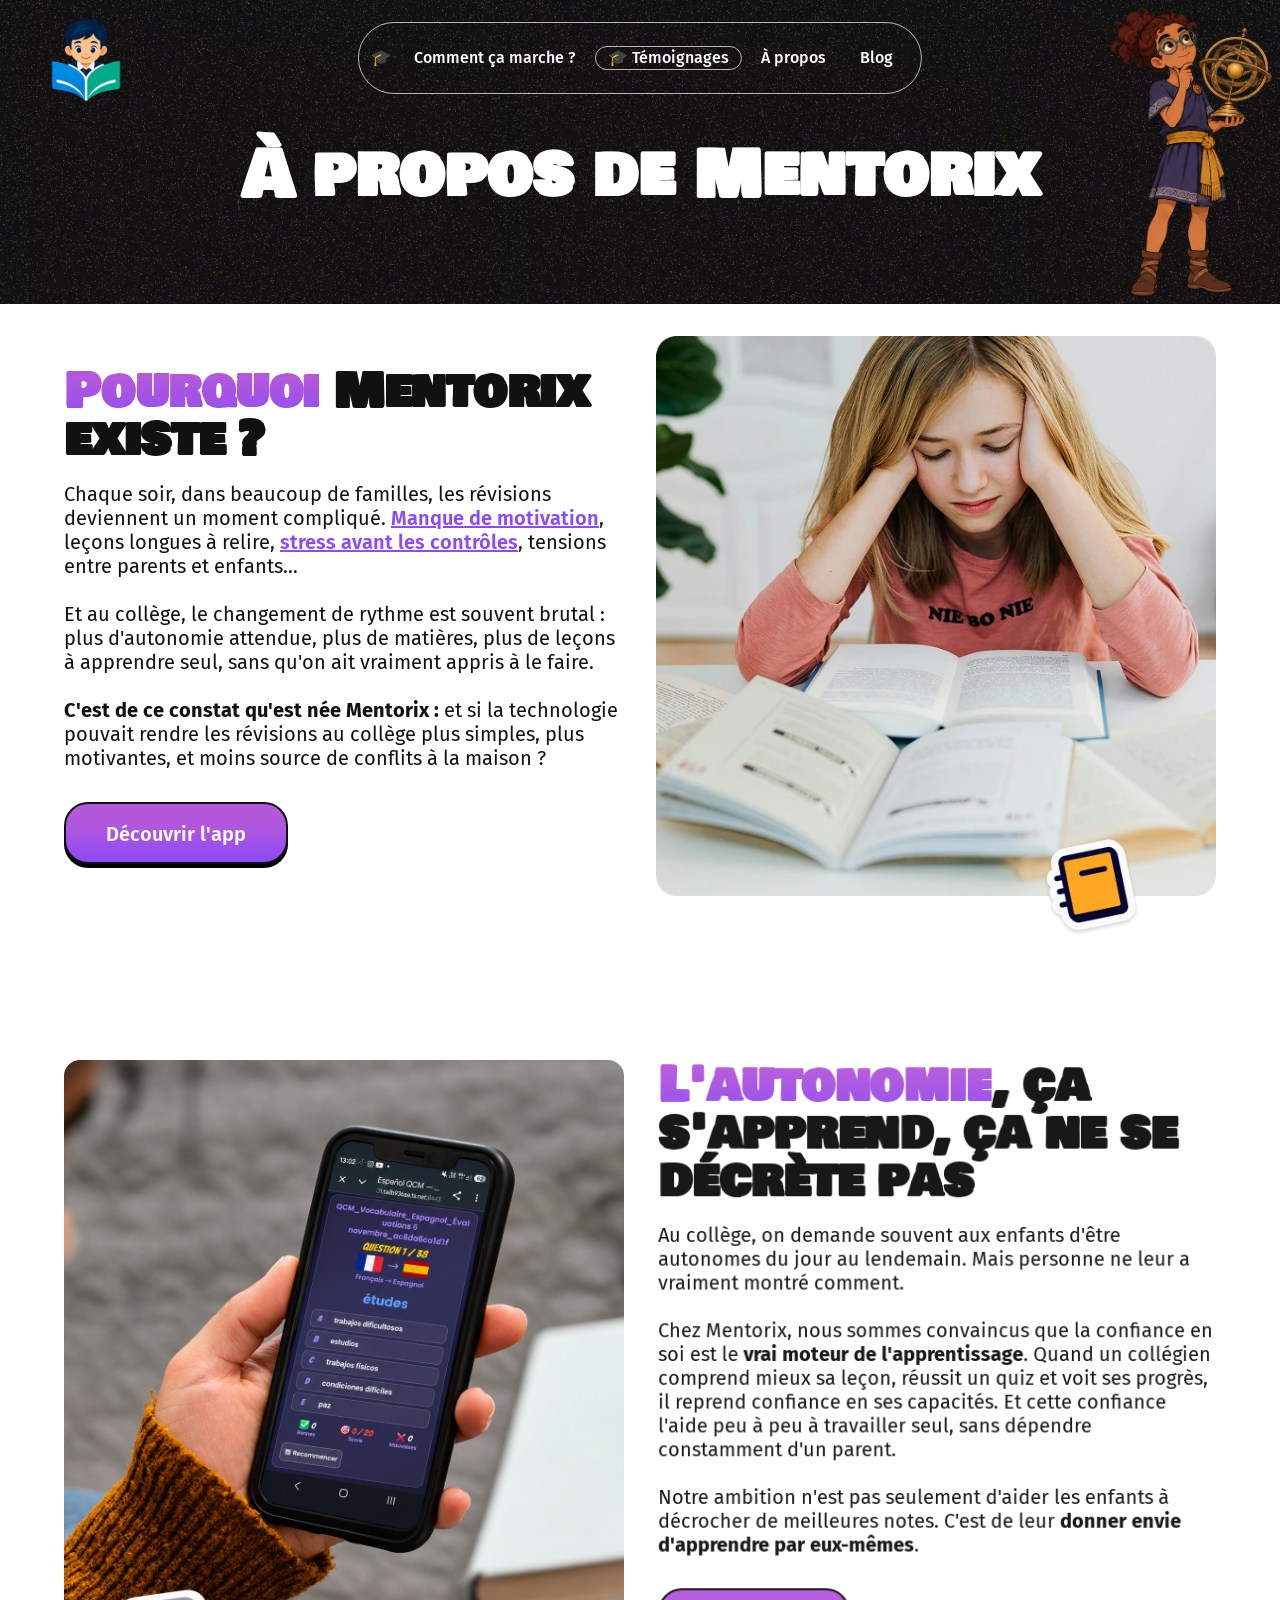
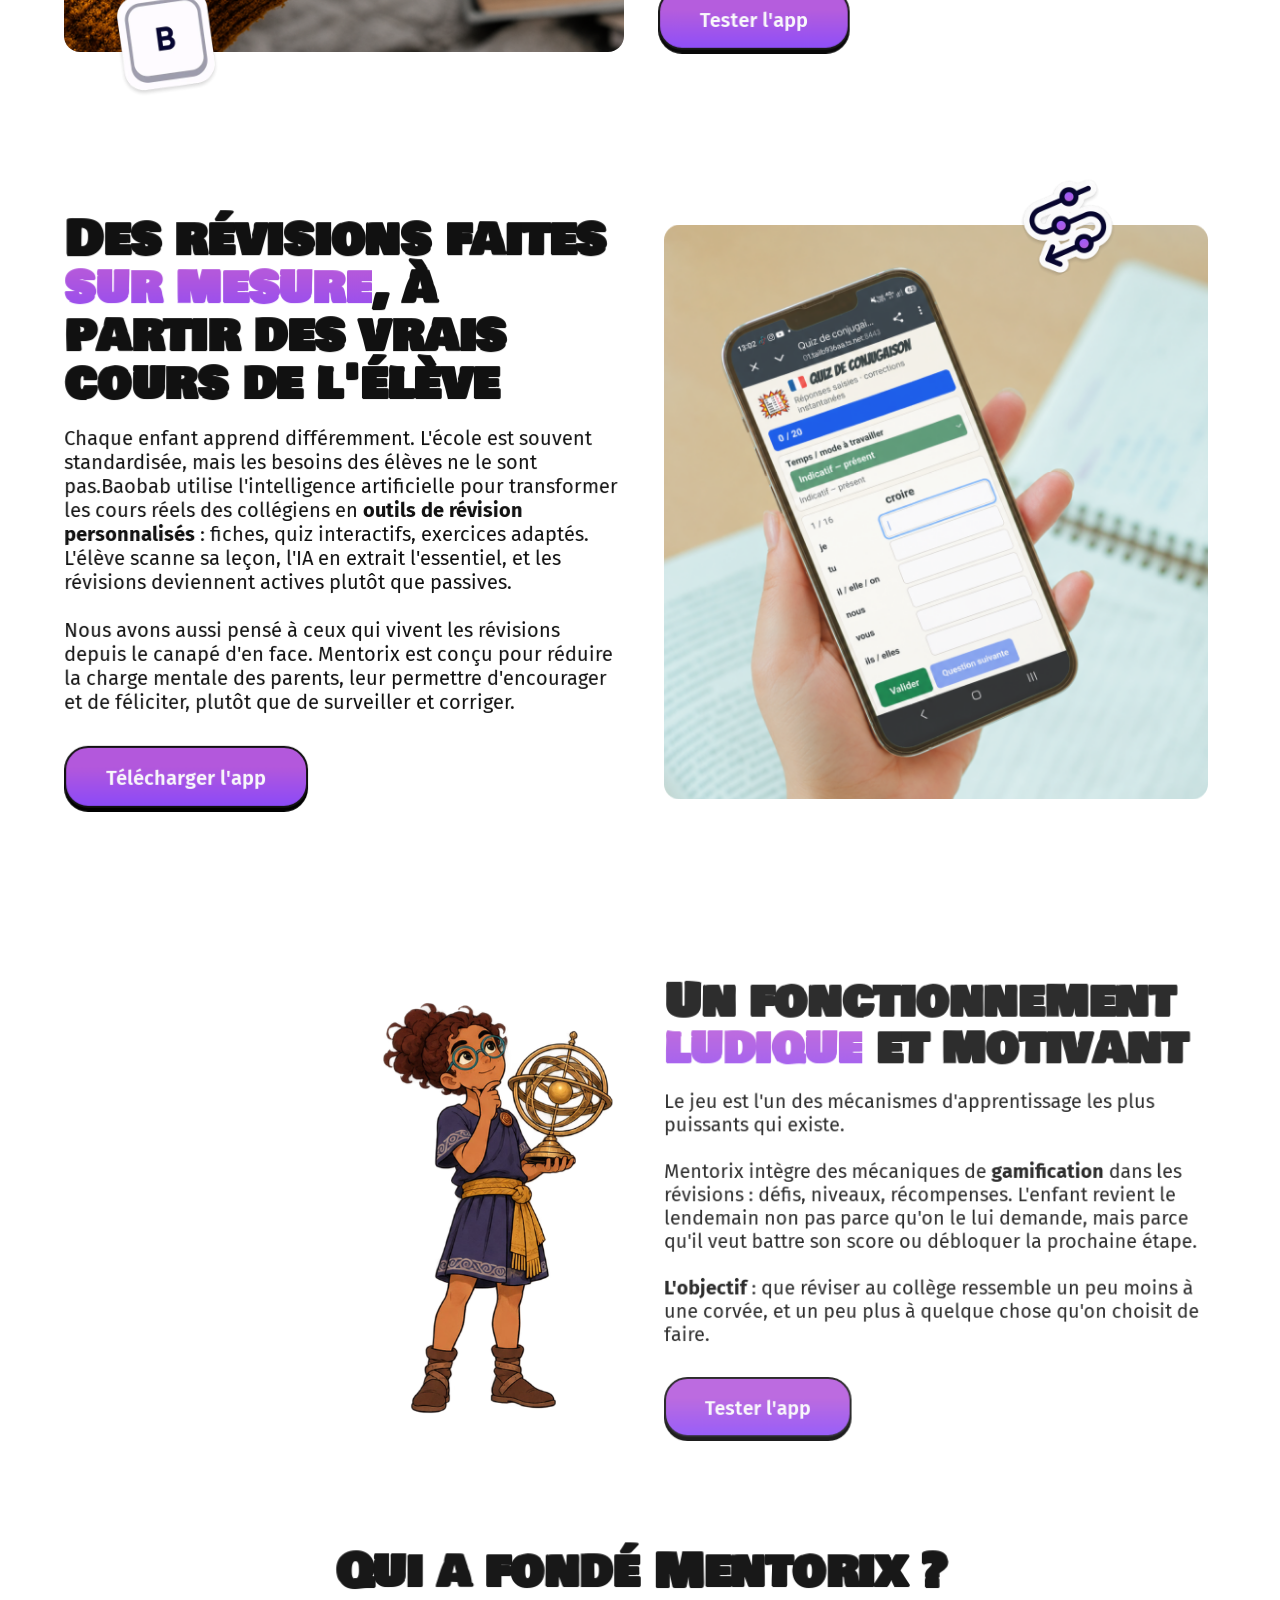
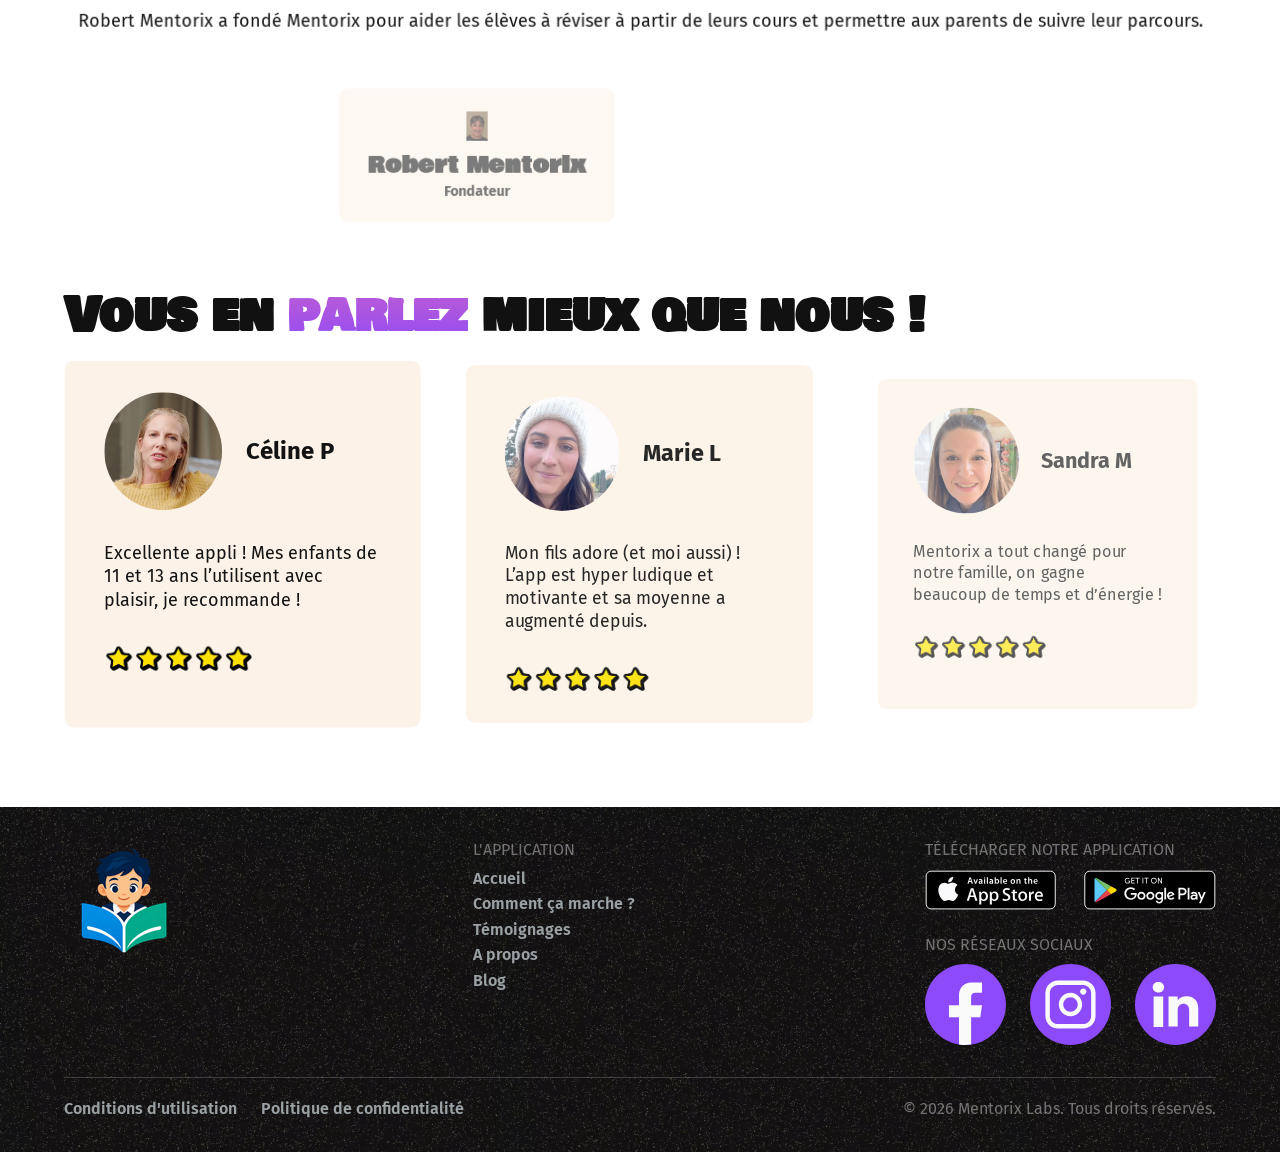
==== a-propos/index.html @ 9276111f "feat: initial education site" ====
<!DOCTYPE html>
<!-- Last Published: Thu Oct 22 2026 09:07:51 GMT+0000 (Coordinated Universal Time) --><html data-wf-domain="www.baobab-labs.com" data-wf-page="6a05c0a60cd3d7ceb0b29919" data-wf-site="67a1f0b250a84c443de5dfe8" lang="fr"><head><meta charset="utf-8"/><link crossorigin="anonymous" href="https://cdn.prod.website-files.com" rel="preconnect"/><title>À propos de Mentorix, l'appli de révision collège avec l'IA</title><meta content="Découvrez Mentorix, l'application de révision collège qui utilise l'IA et la gamification pour aider les élèves de la 6e à la 3e à apprendre en autonomie." name="description"/><meta content="À propos de Mentorix, l'appli de révision collège avec l'IA" property="og:title"/><meta content="Découvrez Mentorix, l'application de révision collège qui utilise l'IA et la gamification pour aider les élèves de la 6e à la 3e à apprendre en autonomie." property="og:description"/><meta content="https://cdn.prod.website-files.com/67a1f0b250a84c443de5dfe8/6a0d77fe2304e8e7393e28f3_OpenGraph_Apropos.webp" property="og:image"/><meta content="À propos de Mentorix, l'appli de révision collège avec l'IA" name="twitter:title"/><meta content="Découvrez Mentorix, l'application de révision collège qui utilise l'IA et la gamification pour aider les élèves de la 6e à la 3e à apprendre en autonomie." name="twitter:description"/><meta content="https://cdn.prod.website-files.com/67a1f0b250a84c443de5dfe8/6a0d77fe2304e8e7393e28f3_OpenGraph_Apropos.webp" name="twitter:image"/><meta content="website" property="og:type"/><meta content="summary_large_image" name="twitter:card"/><meta content="width=device-width, initial-scale=1" name="viewport"/><link crossorigin="anonymous" href="/assets/0aa26cdbda0f-baobab-staging.webflow.shared.a11444e62.min.css" rel="stylesheet" type="text/css"/><link href="https://fonts.googleapis.com" rel="preconnect"/><link crossorigin="anonymous" href="https://fonts.gstatic.com" rel="preconnect"/><script src="/assets/012e56dad079-webfont.js" type="text/javascript"></script><script type="text/javascript">WebFont.load({  google: {    families: ["Montserrat:100,100italic,200,200italic,300,300italic,400,400italic,500,500italic,600,600italic,700,700italic,800,800italic,900,900italic","Bowlby One:300,400,500,600,700","Bowlby One SC:300,400,500,600,700","Fira Sans:300,400,500,600,700"]  }});</script><script type="text/javascript">!function(o,c){var n=c.documentElement,t=" w-mod-";n.className+=t+"js",("ontouchstart"in o||o.DocumentTouch&&c instanceof DocumentTouch)&&(n.className+=t+"touch")}(window,document);</script><link href="/assets/logo-education.png" rel="shortcut icon" type="image/x-icon"/><link href="/assets/logo-education.png" rel="apple-touch-icon"/><link href="https://www.baobab-labs.com/a-propos" rel="canonical"/><script type="application/ld+json">
{
  "@context": "https://schema.org",
  "@type": "AboutPage",
  "name": "À propos de Mentorix",
  "url": "/a-propos",
  "inLanguage": "fr",
  "description": "Découvrez Mentorix, l'application de révision collège qui utilise l'IA et la gamification pour aider les élèves de la 6e à la 3e à apprendre en autonomie.",
  "about": {
    "@type": "Organization",
    "name": "Mentorix",
    "url": "https://www.baobab-labs.com",
    "logo": {
      "@type": "ImageObject",
      "url": "https://cdn.prod.website-files.com/67a1f0b250a84c443de5dfe8/67a47efcabbb21e35158ef78_Baobab_logo.avif"
    },
    "description": "Application de révision collège qui utilise l'IA et la gamification pour aider les élèves de la 6e à la 3e à apprendre en autonomie",
    "founder": [
      {
        "@type": "Person",
        "name": "Robert Mentorix",
        "jobTitle": "Fondateur",
        "image": {
          "@type": "ImageObject",
          "url": "https://cdn.prod.website-files.com/69f8b76430588b4b288c2552/6a05eeb730d84d6b8ea6682e_Adrien-pointillart.webp"
        }
      },
      {
        "@type": "Person",
        "name": "Robert Mentorix",
        "jobTitle": "Fondateur",
        "image": {
          "@type": "ImageObject",
          "url": "https://cdn.prod.website-files.com/69f8b76430588b4b288c2552/6a05eefc87fe379c9758865c_Pierre-Alexis.webp"
        }
      }
    ],
    "aggregateRating": {
      "@type": "AggregateRating",
      "ratingValue": "4.7",
      "bestRating": "5",
      "reviewCount": "650"
    },
    "review": [
      {
        "@type": "Review",
        "author": {
          "@type": "Person",
          "name": "Céline P"
        },
        "reviewRating": {
          "@type": "Rating",
          "ratingValue": "5",
          "bestRating": "5"
        },
        "reviewBody": "Excellente appli ! Mes enfants de 11 et 13 ans l'utilisent avec plaisir, je recommande !"
      },
      {
        "@type": "Review",
        "author": {
          "@type": "Person",
          "name": "Marie L"
        },
        "reviewRating": {
          "@type": "Rating",
          "ratingValue": "5",
          "bestRating": "5"
        },
        "reviewBody": "Mon fils adore (et moi aussi) ! L'app est hyper ludique et motivante et sa moyenne a augmenté depuis."
      },
      {
        "@type": "Review",
        "author": {
          "@type": "Person",
          "name": "Sandra M"
        },
        "reviewRating": {
          "@type": "Rating",
          "ratingValue": "5",
          "bestRating": "5"
        },
        "reviewBody": "Mentorix a tout changé pour notre famille, on gagne beaucoup de temps et d'énergie !"
      }
    ]
  }
}
</script><!-- Keep this css code to improve the font quality-->
<style>
  * {
    -webkit-font-smoothing: antialiased;
    -moz-osx-font-smoothing: grayscale;
    -o-font-smoothing: antialiased;
    -webkit-appearance:none;
  }

  .download_component {
    transform: translateY(100%);
    visibility: hidden;
  }
</style>
<!-- JsonLd Global -->
<script type="application/ld+json">
{
  "@context": "https://schema.org",
  "@type": "Organization",
  "name": "Mentorix",
  "description": "Mentorix crée des outils numériques pensés pour les familles, pour aider les collégiens à réviser efficacement grâce à l'IA.",
  "url": "https://www.baobab-labs.com/",
  "logo": {
    "@type": "ImageObject",
    "url": "https://cdn.prod.website-files.com/67a1f0b250a84c443de5dfe8/67a47efcabbb21e35158ef78_Baobab_logo.avif"
  },
  "sameAs": [
    "https://www.linkedin.com/company/baobab-labs/",
    "https://www.instagram.com/baobab.labs/",
    "https://www.facebook.com/BaobabLabs/"
  ]
}
</script>
<script type="application/ld+json">
{
  "@context": "https://schema.org",
  "@type": "WebSite",
  "name": "Mentorix",
  "url": "https://www.baobab-labs.com/"
}
</script>
<!--- GSAP --->
<script src="/assets/cb9c6262bdd7-gsap.min.js"></script>
<script src="/assets/36c29c028158-ScrollTrigger.min.js"></script>
<!-- Google Tag Manager -->
<!-- End Google Tag Manager -->
<style>
.rich-text-block h2 {
  text-transform: none;
  font-size: 1.75rem;
}
.rich-text-block h3 {
  text-transform: none;
  font-size: 1.375rem;
}
</style>
<style>
  html[lang="en"] .section-presse,
  html[lang="pt-BR"] .section-presse,
  html[lang="es"] .section-presse {
    display: none !important;
  }
</style>
<!-- CiteMe AI Tracker -->
<style>
  .books-wrapper,
  .letter-wrapper,
  .parcours-wrapper,
  .card-special-wrapper {
    opacity: 0;
    transform-origin: center;
    will-change: transform, opacity;
    animation:
      iconAppear 700ms cubic-bezier(0.2, 0.9, 0.25, 1.25) forwards,
      iconFloat 3.8s ease-in-out infinite;
  }

  .books-wrapper {
    animation-delay: 0s, 700ms;
  }

  .letter-wrapper {
    animation-delay: 0.15s, 850ms;
  }

  .parcours-wrapper {
    animation-delay: 0.3s, 1000ms;
  }

  .card-special-wrapper {
    animation-delay: 0.45s, 1150ms;
  }

  @keyframes iconAppear {
    0% {
      opacity: 0;
      transform: translateY(12px) scale(0.85) rotate(-6deg);
    }

    65% {
      opacity: 1;
      transform: translateY(-4px) scale(1.08) rotate(4deg);
    }

    100% {
      opacity: 1;
      transform: translateY(0) scale(1) rotate(0deg);
    }
  }

  @keyframes iconFloat {
    0%,
    100% {
      opacity: 1;
      transform: translateY(0) scale(1) rotate(0deg);
    }

    50% {
      opacity: 1;
      transform: translateY(-18px) scale(1.08) rotate(6deg);
    }
  }

  @media (prefers-reduced-motion: reduce) {
    .books-wrapper,
    .letter-wrapper,
    .parcours-wrapper,
    .card-special-wrapper {
      opacity: 1;
      transform: none;
      animation: none;
    }
  }
</style>
<link href="https://www.baobab-labs.com/a-propos" hreflang="fr" rel="alternate"/><link href="https://www.baobab-labs.com/en/a-propos" hreflang="en" rel="alternate"/><link href="https://www.baobab-labs.com/pt-br/a-propos" hreflang="pt-br" rel="alternate"/><link href="https://www.baobab-labs.com/es/a-propos" hreflang="es" rel="alternate"/><style>.section_header.a-propos-header{background-image:url("/assets/savantix-astronome.avif"),url("/assets/d9be468326b5-67a47638865a233c4ecaa38b_780ece09a21b1213d54ce293927cce8d_test.avif");background-position:right top,0 0;background-repeat:no-repeat,repeat;background-size:auto 100%,500px}@media(max-width:767px){.section_header.a-propos-header{background-size:auto 72%,500px;background-position:right bottom,0 0}}</style></head><body><div class="page-wrapper"><div class="navbar_component w-nav" data-animation="default" data-collapse="medium" data-duration="400" data-easing="ease" data-easing2="ease" role="banner"><div class="navbar_container"><a class="navbar_logo-link w-nav-brand" href="/"><img alt="Mentorix" class="navbar_logo" height="100" loading="lazy" src="/assets/logo-education.png" width="100"/></a><nav class="navbar_menu w-nav-menu" role="navigation"><div class="navbar_menu-left"><a class="navbar_link w-nav-link" href="/#comment-ca-marche">Comment ça marche ?</a><a class="navbar_link navbar_menu-left w-nav-link" href="/#temoignages">Témoignages</a><a aria-current="page" class="navbar_link w-nav-link w--current" href="/a-propos">À propos</a><a class="navbar_link w-nav-link" href="/blog">Blog</a></div></nav><div class="menu-button w-nav-button"><div class="icon w-icon-nav-menu"></div></div><a class="navbar_logo-link-_mobile w-nav-brand" href="/"><img alt="Mentorix" class="navbar_logo" height="100" loading="lazy" src="/assets/logo-education.png" width="100"/></a></div></div><main class="section_header bao-background a-propos-header" id="header"><div class="padding-global"><div class="container-medium"><div class="header_component"><div class="hero_blog_page"><h1 class="h1_spe_blog">À propos de Mentorix</h1></div></div></div></div></main><section class="section_content_a_propos"><div class="padding-global padding-section-small"><div class="container-large"><div class="a-propos-wrapper"><div class="grid-a-propos"><div class="topic_content" data-w-id="c48459f5-3b7d-c2a2-1625-af2d1a4bcd31" style="opacity:0"><div class="topic_header"><h2 class="topic_heading"><span class="text-color-purple">Pourquoi</span> Mentorix existe ?</h2><p class="topic_subheading">Chaque soir, dans beaucoup de familles, les révisions deviennent un moment compliqué. <a href="/blog/motiver-collegien-devoirs">Manque de motivation</a>, leçons longues à relire, <a href="/blog/anxiete-scolaire-college">stress avant les contrôles</a>, tensions entre parents et enfants…<br/><br/>Et au collège, le changement de rythme est souvent brutal : plus d'autonomie attendue, plus de matières, plus de leçons à apprendre seul, sans qu'on ait vraiment appris à le faire.<br/><br/><strong>C'est de ce constat qu'est née Mentorix :</strong> et si la technologie pouvait rendre les révisions au collège plus simples, plus motivantes, et moins source de conflits à la maison ?</p></div><a class="button w-button" href="https://intelos-01.tailb936aa.ts.net/education/inscription" target="_blank">Découvrir l'app</a></div><img alt="Jeune fille concentrée lisant un livre avec plusieurs livres ouverts devant elle sur une table." class="image-a-propos" data-w-id="c25b3efc-b204-15a0-ab17-3e2a136ffeeb" id="w-node-c25b3efc-b204-15a0-ab17-3e2a136ffeeb-b0b29919" loading="lazy" sizes="100vw" src="/assets/ed3033475957-6a05c63de1f6aa04c159d06d_Pourquoi-Baobab.webp" srcset="/assets/0570057c533a-6a05c63de1f6aa04c159d06d_Pourquoi-Baobab-p-500.webp 500w, /assets/ed3033475957-6a05c63de1f6aa04c159d06d_Pourquoi-Baobab.webp 648w" style="opacity:0"/><div class="books-wrapper"><img alt="Icône stylisée d'un carnet à spirale orange avec une ligne horizontale noire." class="header_star1" height="109" loading="eager" sizes="(max-width: 479px) 100vw, 108px" src="/assets/f78d3b56dec9-6a05d871591ef33523c97b98_Icons-livre.webp" srcset="/assets/f9450bedf92c-6a05d871591ef33523c97b98_Icons-livre-p-500.webp 500w, /assets/f78d3b56dec9-6a05d871591ef33523c97b98_Icons-livre.webp 573w" width="108"/></div></div><div class="grid-a-propos"><img alt="Une personne tient un smartphone affichant un quiz sur Charlemagne avec la question et trois options de réponse en français." class="image-a-propos" data-w-id="a05f1bc9-9b41-1f14-b4c4-781a00ca47d8" loading="lazy" sizes="100vw" src="/assets/mentorix-qcm-vocabulaire-telephone.png" style="opacity:0"/><div class="letter-wrapper"><img alt="Touche de clavier d’ordinateur avec la lettre B affichée." class="header_star1" height="109" loading="eager" sizes="(max-width: 479px) 100vw, 108px" src="/assets/b84026cc10c4-6a05e0bfdb50c61c88719d3d_icone-lettre.webp" srcset="/assets/66bef5f8fd92-6a05e0bfdb50c61c88719d3d_icone-lettre-p-500.webp 500w, /assets/b84026cc10c4-6a05e0bfdb50c61c88719d3d_icone-lettre.webp 516w" width="108"/></div><div class="topic_content" data-w-id="a05f1bc9-9b41-1f14-b4c4-781a00ca47c0" style="opacity:0"><div class="topic_header"><h2 class="topic_heading"><span class="text-color-purple">L'autonomie</span>, ça s'apprend, ça ne se décrète pas</h2><p class="topic_subheading">Au collège, on demande souvent aux enfants d'être autonomes du jour au lendemain. Mais personne ne leur a vraiment montré comment.<br/><br/>Chez Mentorix, nous sommes convaincus que la confiance en soi est le <strong>vrai moteur de l'apprentissage</strong>. Quand un collégien comprend mieux sa leçon, réussit un quiz et voit ses progrès, il reprend confiance en ses capacités. Et cette confiance l'aide peu à peu à travailler seul, sans dépendre constamment d'un parent.<br/><br/>Notre ambition n'est pas seulement d'aider les enfants à décrocher de meilleures notes. C'est de leur <strong>donner envie d'apprendre par eux-mêmes</strong>.</p></div><a class="button w-button" href="https://intelos-01.tailb936aa.ts.net/education/inscription" target="_blank">Tester l'app</a></div></div><div class="grid-a-propos"><div class="topic_content" data-w-id="e1eb1d46-2512-d368-8b05-0a16ca392762" style="opacity:0"><div class="topic_header"><h2 class="topic_heading">Des révisions faites <span class="text-color-purple">sur mesure</span>, à partir des vrais cours de l'élève</h2><p class="topic_subheading">Chaque enfant apprend différemment. L'école est souvent standardisée, mais les besoins des élèves ne le sont pas.Baobab utilise l'intelligence artificielle pour transformer les cours réels des collégiens en <strong>outils de révision personnalisés</strong> : fiches, quiz interactifs, exercices adaptés. L'élève scanne sa leçon, l'IA en extrait l'essentiel, et les révisions deviennent actives plutôt que passives.<br/><br/>Nous avons aussi pensé à ceux qui vivent les révisions depuis le canapé d'en face. Mentorix est conçu pour réduire la charge mentale des parents, leur permettre d'encourager et de féliciter, plutôt que de surveiller et corriger.</p></div><a class="button w-button" href="https://intelos-01.tailb936aa.ts.net/education/inscription" target="_blank">Télécharger l'app</a></div><img alt="Main tenant un smartphone affichant une conversation interactive en français sur Charlemagne couronné empereur en l'an 800." class="image-a-propos" data-w-id="e1eb1d46-2512-d368-8b05-0a16ca39277a" id="w-node-e1eb1d46-2512-d368-8b05-0a16ca39277a-b0b29919" loading="lazy" sizes="100vw" src="/assets/mentorix-quiz-conjugaison-telephone.png" style="opacity:0"/><div class="parcours-wrapper"><img alt="Icône de parcours sinueux avec trois points violets indiquant des étapes et une flèche vers la gauche en bas." class="header_star1" height="109" loading="eager" sizes="(max-width: 479px) 100vw, 108px" src="/assets/4088f1c383f1-6a05e0e2397d8aafef6d3a6a_Icons_parcours.webp" srcset="/assets/c12a6a03d7fc-6a05e0e2397d8aafef6d3a6a_Icons_parcours-p-500.webp 500w, /assets/4088f1c383f1-6a05e0e2397d8aafef6d3a6a_Icons_parcours.webp 561w" width="108"/></div></div><div class="grid-a-propos"><img alt="Savantix observes les etoiles" width="308" height="634" class="image-a-propos" data-w-id="48e1cd99-d139-5bed-4170-47a2aa2fe763" loading="lazy" src="/assets/savantix-astronome.avif" style="height:auto;width:auto;max-height:27rem;max-width:100%;justify-self:end;opacity:0"/><div class="topic_content" data-w-id="48e1cd99-d139-5bed-4170-47a2aa2fe764" style="opacity:0"><div class="topic_header"><h2 class="topic_heading">Un fonctionnement <span class="text-color-purple">ludique</span> et motivant</h2><p class="topic_subheading">Le jeu est l'un des mécanismes d'apprentissage les plus puissants qui existe.<br/><br/>Mentorix intègre des mécaniques de <strong>gamification</strong> dans les révisions : défis, niveaux, récompenses. L'enfant revient le lendemain non pas parce qu'on le lui demande, mais parce qu'il veut battre son score ou débloquer la prochaine étape.<br/><br/><strong>L'objectif</strong> : que réviser au collège ressemble un peu moins à une corvée, et un peu plus à quelque chose qu'on choisit de faire.</p></div><a class="button w-button" href="https://intelos-01.tailb936aa.ts.net/education/inscription" target="_blank">Tester l'app</a></div></div></div></div></div></section><section class="section_who"><div class="padding-global padding-section-small"><div class="container-large"><div class="how_component"><div class="how_header" data-w-id="89c99f58-823b-7bc5-2259-7dca3923e14f" style="opacity:0"><h2 class="how_heading">Qui a fondé Mentorix ?</h2><p class="join-us_subheading">Robert Mentorix a fondé Mentorix pour aider les élèves à réviser à partir de leurs cours et permettre aux parents de suivre leur parcours.</p></div><div class="w-dyn-list"><div class="grid-fondateurs w-dyn-items" role="list"><div class="fondateurs_component w-dyn-item" data-w-id="364a09da-f95f-6df1-e99b-9966a34b0253" id="w-node-_364a09da-f95f-6df1-e99b-9966a34b0253-b0b29919" role="listitem" style="opacity:0;display:flex;flex-direction:column;align-items:center;text-align:center;width:100%;box-sizing:border-box"><img alt="Robert Mentorix" class="image_author mobile" loading="lazy" src="/assets/fondateur-photo.jpeg" style="width:auto;height:33px;align-self:center"/><div class="w-layout-vflex text_author" style="width:100%;align-items:center;text-align:center"><div class="name-author-linkedin" style="justify-content:center"><h3 class="h4-spe" style="text-align:center">Robert Mentorix</h3></div><div class="text-weight-bold">Fondateur</div></div></div></div></div></div></div></div></section><section class="section-testimonial" id="temoignages"><div class="padding-global padding-custom-testimonial"><div class="container-large"><div class="w-layout-hflex title-image"><h2 class="how_heading align-left">Vous en <span class="text-color-purple">parlez</span> mieux que nous !</h2></div><div class="testimonial_wrapper" data-gsap-trigger=""><div class="testimonial_item" data-gsap-stagger=""><div class="testimonial_item-header"><div class="testimonial_item-image-wrapper"><img alt="" class="testimonial_item-image" height="150" loading="lazy" src="/assets/a831e832173a-67ace7fcc66b095c6bd2b8d5_photo3.avif" width="150"/></div><div class="testimonial_item-heading">Céline P</div></div><div class="testimonial_item-body"><p class="testimonial_item-text">Excellente appli ! Mes enfants de 11 et 13 ans l’utilisent avec plaisir, je recommande !</p><div class="testimonial_item-stars"><img alt="" class="testimonial_star" height="29" loading="lazy" src="/assets/5b59603c830e-67a4b853554303e1a66f1bc9_star.avif" width="29"/><img alt="" class="testimonial_star" height="29" loading="lazy" src="/assets/5b59603c830e-67a4b853554303e1a66f1bc9_star.avif" width="29"/><img alt="" class="testimonial_star" height="29" loading="lazy" src="/assets/5b59603c830e-67a4b853554303e1a66f1bc9_star.avif" width="29"/><img alt="" class="testimonial_star" height="29" loading="lazy" src="/assets/5b59603c830e-67a4b853554303e1a66f1bc9_star.avif" width="29"/><img alt="" class="testimonial_star" height="29" loading="lazy" src="/assets/5b59603c830e-67a4b853554303e1a66f1bc9_star.avif" width="29"/></div></div></div><div class="testimonial_item" data-gsap-stagger=""><div class="testimonial_item-header"><div class="testimonial_item-image-wrapper"><img alt="" class="testimonial_item-image" height="150" loading="lazy" src="/assets/2629495966e6-67ace7fcf9763568dc08be64_photo2.avif" width="150"/></div><div class="testimonial_item-heading">Marie L</div></div><div class="testimonial_item-body"><p class="testimonial_item-text">Mon fils adore (et moi aussi) ! L’app est hyper ludique et motivante et sa moyenne a augmenté depuis.</p><div class="testimonial_item-stars"><img alt="" class="testimonial_star" height="29" loading="lazy" src="/assets/5b59603c830e-67a4b853554303e1a66f1bc9_star.avif" width="29"/><img alt="" class="testimonial_star" height="29" loading="lazy" src="/assets/5b59603c830e-67a4b853554303e1a66f1bc9_star.avif" width="29"/><img alt="" class="testimonial_star" height="29" loading="lazy" src="/assets/5b59603c830e-67a4b853554303e1a66f1bc9_star.avif" width="29"/><img alt="" class="testimonial_star" height="29" loading="lazy" src="/assets/5b59603c830e-67a4b853554303e1a66f1bc9_star.avif" width="29"/><img alt="" class="testimonial_star" height="29" loading="lazy" src="/assets/5b59603c830e-67a4b853554303e1a66f1bc9_star.avif" width="29"/></div></div></div><div class="testimonial_item" data-gsap-stagger=""><div class="testimonial_item-header"><div class="testimonial_item-image-wrapper"><img alt="" class="testimonial_item-image" height="150" loading="lazy" src="/assets/7a5dba90a2e8-67ace7fc4f567d1ff7a7bfea_photo1.avif" width="150"/></div><div class="testimonial_item-heading">Sandra M</div></div><div class="testimonial_item-body"><p class="testimonial_item-text">Mentorix a tout changé pour notre famille, on gagne beaucoup de temps et d’énergie !</p><div class="testimonial_item-stars"><img alt="" class="testimonial_star" height="29" loading="lazy" src="/assets/5b59603c830e-67a4b853554303e1a66f1bc9_star.avif" width="29"/><img alt="" class="testimonial_star" height="29" loading="lazy" src="/assets/5b59603c830e-67a4b853554303e1a66f1bc9_star.avif" width="29"/><img alt="" class="testimonial_star" height="29" loading="lazy" src="/assets/5b59603c830e-67a4b853554303e1a66f1bc9_star.avif" width="29"/><img alt="" class="testimonial_star" height="29" loading="lazy" src="/assets/5b59603c830e-67a4b853554303e1a66f1bc9_star.avif" width="29"/><img alt="" class="testimonial_star" height="29" loading="lazy" src="/assets/5b59603c830e-67a4b853554303e1a66f1bc9_star.avif" width="29"/></div></div></div></div></div></div></section><footer class="section_footer" id="footer"><div class="padding-global padding-section-small"><div><div class="footer_component"><div class="footer_logo-wrapper"><img alt="Mentorix" class="footer_logo" height="187" loading="lazy" src="/assets/logo-education.png" width="186"/></div><div class="footer_logo-wrapper"><div class="title_content_footer"><p class="text-grey">L'APPLICATION</p><a class="footer_link" href="/">Accueil</a><a class="footer_link" href="/#comment-ca-marche">Comment ça marche ?</a><a class="footer_link" href="/#temoignages">Témoignages</a><a aria-current="page" class="footer_link w--current" href="/a-propos">A propos</a><a class="footer_link" href="/blog">Blog</a></div></div><div class="footer_logo-wrapper"><div class="title_content_footer"><p class="text-grey maj">Télécharger notre application</p><div class="header_badge-list"><a class="badge_component is-appstore w-inline-block" href="/application/" target="_blank"><img alt="Télécharger sur l'AppStore" class="badge_image footer" height="48" loading="lazy" src="/assets/5d349d54f8ef-67a479ee0c2926796b781ade_AppStore.svg" width="158"/></a><a class="badge_component is-google w-inline-block" href="/application/"><img alt="Télécharger sur Google Play" class="badge_image footer" height="48" loading="lazy" src="/assets/2090b958d4e4-67a479ee2b0e0f2855cd90e1_GooglePlay.svg" width="158"/></a></div></div><div class="title_content_footer"><p class="text-grey maj">Nos réseaux sociaux</p><div class="social-media-wrapper"><img alt="logo facebook" loading="lazy" src="/assets/4bdf8878090a-6a0c74e20df8c1989ce01bae_facebook.svg"/><img alt="logo instagram" loading="lazy" src="/assets/14a97c538b9b-6a0c74e283e23a09ceb06b05_Instagram.svg"/><img alt="logo linkedin" loading="lazy" src="/assets/ac1198626da0-6a0c74e2e58e0a48198a1aa2_Linkedin.svg"/></div></div></div></div><div class="line"></div><div class="footer_link-list"><div class="footer_link-list"><a class="footer_link" href="/conditions-dutilisation">Conditions d'utilisation</a><a class="footer_link" href="/politique-de-confidentialite">Politique de confidentialité</a></div><p class="text-grey">© 2026 Mentorix Labs. Tous droits réservés.</p></div></div></div><div class="flowappz-cookie-consent-hide-popup-5" flowappz-cookie-consent-container="true"><div class="flowappz-cookie-consent-popup-22 flowappz-hide-popup" flowappz-cookie-popup="true"><div class="flowappz-consent-popup-content--temp6-2"><div class="flowappz-cookie-popup-content-paragraph-38"><img alt="" class="image-4" loading="lazy" src="/assets/c1b71bd1744d-69b1819e17d07f1b0f33fee4_surface2701.png"/><p class="paragraph-71">Notre site web utilise des cookies. En continuant à naviguer, vous acceptez l’utilisation de cookies comme indiqué dans notre politique de confidentialité.</p></div><div class="flowappz-cookie-popup-btn-wrapper-19"><div class="flowappz-cookie-consent-accept-btn-container"><a class="flowappz-cookie-accept-button-36 w-button" flowappz-cookie-command="accept-all" href="#">Accepter</a></div><a class="flowappz-cookie-reject-button-32 w-button" flowappz-cookie-command="reject-all" href="#">Refuser</a><div class="flowappz-cookie-settings-close-btn-19" flowappz-cookie-command="close-cookie-popup"><svg class="svg-4" fill="none" viewbox="0 0 34 34" width="100%" xmlns="http://www.w3.org/2000/svg"><path class="path-4" clip-rule="evenodd" d="M17.7071 16.0867L22.922 10.8718L23.8059 11.7557L18.591 16.9706L23.8059 22.1855L22.922 23.0694L17.7071 17.8545L12.4922 23.0694L11.6083 22.1855L16.8232 16.9706L11.6083 11.7557L12.4922 10.8718L17.7071 16.0867Z" fill="currentColor" fill-rule="evenodd"></path></svg></div></div><div class="flowappz-cookie-consent-code w-embed"><style>

/* This will hide elements with .your-body-class if .wf-doc is not on the <html> element */
html:not(.wf-doc) .flowappz-hide-popup {
    display: none;
}
.w--redirected-checked{
	background-size:11px;
}


[custom-scrollbar="true"]::-webkit-scrollbar {
  width: 10px;
  height: 10px;
}

[custom-scrollbar="true"]::-webkit-scrollbar-track {
  background-color: #f2f2f2;
  border-radius: 6px;
}

[custom-scrollbar="true"]::-webkit-scrollbar-thumb {
  background-color: #141414;
  border-radius: 6px;
  border: 2px solid #f0f0f0;
}


</style></div></div></div></div></footer></div><script crossorigin="anonymous" integrity="sha256-9/aliU8dGd2tb6OSsuzixeV4y/faTqgFtohetphbbj0=" src="/assets/07c276a95e6b-jquery-3.5.1.min.dc5e7f18c8.js" type="text/javascript"></script><script crossorigin="anonymous" integrity="sha384-4abIlA5/v7XaW1HMXKBgnUuhnjBYJ/Z9C1OSg4OhmVw9O3QeHJ/qJqFBERCDPv7G" src="/assets/90f441470f83-webflow.schunk.36b8fb49256177c8.js" type="text/javascript"></script><script crossorigin="anonymous" integrity="sha384-ZQegXnsurikYbqDKRxe2OfxABK2Dv2w28lpCFO6skM9cJda16KPelgvWiSleZMiR" src="/assets/67bf3a2f4ae2-webflow.schunk.89b94ec63602fdfe.js" type="text/javascript"></script><script crossorigin="anonymous" integrity="sha384-IdEzDJ6Gty2g/jvGmGRX7Ew7p9C+uv7KQ0po/MbXsntu9hyOn7znjdNyAgt9pzHu" src="/assets/2bbb0a0be380-webflow.2b99f136.9449ca71d60ec215.js" type="text/javascript"></script><!--- Handle GSAP stagger --->
<script type="text/javascript">
  var Webflow = Webflow || [];

  Webflow.push(function () {
    gsap.registerPlugin(ScrollTrigger);

    const triggers = document.querySelectorAll('[data-gsap-trigger]');

    triggers.forEach(trigger => {
      const cards = trigger.querySelectorAll('[data-gsap-stagger]');

      gsap.fromTo(cards, {
        scale: 0.7,
        opacity: 0
      }, {
        scale: 1,
        opacity: 1,
        duration: 0.6,
        ease: 'power2.out',
        stagger: 0.15,
        scrollTrigger: {
          trigger: trigger,
          start: 'top bottom-=50px',
          toggleActions: 'play none none none',
          once: true
        }
      });
    });
  });
</script>
<!-- Google Tag Manager (noscript) -->
<!-- End Google Tag Manager (noscript) --></body></html>
---- assets/0aa26cdbda0f-baobab-staging.webflow.shared.a11444e62.min.css ----
html{-webkit-text-size-adjust:100%;-ms-text-size-adjust:100%;font-family:sans-serif}body{margin:0}article,aside,details,figcaption,figure,footer,header,hgroup,main,menu,nav,section,summary{display:block}audio,canvas,progress,video{vertical-align:baseline;display:inline-block}audio:not([controls]){height:0;display:none}[hidden],template{display:none}a{background-color:#0000}a:active,a:hover{outline:0}abbr[title]{border-bottom:1px dotted}b,strong{font-weight:700}dfn{font-style:italic}h1{margin:.67em 0;font-size:2em}mark{color:#000;background:#ff0}small{font-size:80%}sub,sup{vertical-align:baseline;font-size:75%;line-height:0;position:relative}sup{top:-.5em}sub{bottom:-.25em}img{border:0}svg:not(:root){overflow:hidden}hr{box-sizing:content-box;height:0}pre{overflow:auto}code,kbd,pre,samp{font-family:monospace;font-size:1em}button,input,optgroup,select,textarea{color:inherit;font:inherit;margin:0}button{overflow:visible}button,select{text-transform:none}button,html input[type=button],input[type=reset]{-webkit-appearance:button;cursor:pointer}button[disabled],html input[disabled]{cursor:default}button::-moz-focus-inner,input::-moz-focus-inner{border:0;padding:0}input{line-height:normal}input[type=checkbox],input[type=radio]{box-sizing:border-box;padding:0}input[type=number]::-webkit-inner-spin-button,input[type=number]::-webkit-outer-spin-button{height:auto}input[type=search]{-webkit-appearance:none}input[type=search]::-webkit-search-cancel-button,input[type=search]::-webkit-search-decoration{-webkit-appearance:none}legend{border:0;padding:0}textarea{overflow:auto}optgroup{font-weight:700}table{border-collapse:collapse;border-spacing:0}td,th{padding:0}@font-face{font-family:webflow-icons;src:url([data-uri])format("truetype");font-weight:400;font-style:normal}[class^=w-icon-],[class*=\ w-icon-]{speak:none;font-variant:normal;text-transform:none;-webkit-font-smoothing:antialiased;-moz-osx-font-smoothing:grayscale;font-style:normal;font-weight:400;line-height:1;font-family:webflow-icons!important}.w-icon-slider-right:before{content:""}.w-icon-slider-left:before{content:""}.w-icon-nav-menu:before{content:""}.w-icon-arrow-down:before,.w-icon-dropdown-toggle:before{content:""}.w-icon-file-upload-remove:before{content:""}.w-icon-file-upload-icon:before{content:""}*{box-sizing:border-box}html{height:100%}body{color:#333;background-color:#fff;min-height:100%;margin:0;font-family:Arial,sans-serif;font-size:14px;line-height:20px}img{vertical-align:middle;max-width:100%;display:inline-block}html.w-mod-touch *{background-attachment:scroll!important}.w-block{display:block}.w-inline-block{max-width:100%;display:inline-block}.w-clearfix:before,.w-clearfix:after{content:" ";grid-area:1/1/2/2;display:table}.w-clearfix:after{clear:both}.w-hidden{display:none}.w-button{color:#fff;line-height:inherit;cursor:pointer;background-color:#3898ec;border:0;border-radius:0;padding:9px 15px;text-decoration:none;display:inline-block}input.w-button{-webkit-appearance:button}:where(button.w-popover-trigger),:where(button.w-modal-trigger){color:inherit;cursor:pointer;font:inherit;line-height:inherit;text-align:inherit;-webkit-text-decoration:inherit;text-decoration:inherit;background-color:#0000;border:0;margin:0;padding:0}.w-popover{position-anchor:none}:where(.w-popover[data-w-popover-backdrop-animated])::backdrop{animation:var(--w-backdrop-animation,none)}:where(.w-popover){--w-backdrop-animation:initial}.w-popover-mask{opacity:0!important;clip-path:none!important;pointer-events:auto!important;border:0!important;width:auto!important;max-width:none!important;height:auto!important;max-height:none!important;margin:0!important;padding:0!important;position:fixed!important;inset:0!important;transform:none!important}.w-popover-mask[popover]{translate:none!important;rotate:none!important;scale:none!important}.w-popover-mask::backdrop{display:none!important}.w-popover-mask:not(:popover-open){display:none!important}@supports not selector(:popover-open){.w-popover-mask{display:none!important}}.w-popover[popover]:not(:popover-open){display:none}.w-modal:not([open]):not([popover]){display:none}.w-modal[popover]:not(:popover-open){display:none}html[data-w-dynpage] [data-w-cloak]{color:#0000!important}.w-code-block{margin:unset}pre.w-code-block code{all:inherit}pre.w-code-block code>span{display:block!important}.w-optimization{display:contents}.w-webflow-badge,.w-webflow-badge>img{box-sizing:unset;width:unset;height:unset;max-height:unset;max-width:unset;min-height:unset;min-width:unset;margin:unset;padding:unset;float:unset;clear:unset;border:unset;border-radius:unset;background:unset;background-image:unset;background-position:unset;background-size:unset;background-repeat:unset;background-origin:unset;background-clip:unset;background-attachment:unset;background-color:unset;box-shadow:unset;transform:unset;direction:unset;font-family:unset;font-weight:unset;color:unset;font-size:unset;line-height:unset;font-style:unset;font-variant:unset;text-align:unset;letter-spacing:unset;-webkit-text-decoration:unset;text-decoration:unset;text-indent:unset;text-transform:unset;list-style-type:unset;text-shadow:unset;vertical-align:unset;cursor:unset;white-space:unset;word-break:unset;word-spacing:unset;word-wrap:unset;transition:unset}.w-webflow-badge{white-space:nowrap;cursor:pointer;box-shadow:0 0 0 1px #0000001a,0 1px 3px #0000001a;visibility:visible!important;opacity:1!important;z-index:2147483647!important;color:#aaadb0!important;width:auto!important;height:auto!important;overflow:unset!important;background-color:#fff!important;border-radius:3px!important;margin:0!important;padding:6px!important;font-size:12px!important;line-height:14px!important;text-decoration:none!important;display:inline-block!important;position:fixed!important;inset:auto 12px 12px auto!important;transform:none!important}.w-webflow-badge>img{position:unset;visibility:unset!important;opacity:1!important;vertical-align:middle!important;display:inline-block!important}h1,h2,h3,h4,h5,h6{margin-bottom:10px;font-weight:700}h1{margin-top:20px;font-size:38px;line-height:44px}h2{margin-top:20px;font-size:32px;line-height:36px}h3{margin-top:20px;font-size:24px;line-height:30px}h4{margin-top:10px;font-size:18px;line-height:24px}h5{margin-top:10px;font-size:14px;line-height:20px}h6{margin-top:10px;font-size:12px;line-height:18px}p{margin-top:0;margin-bottom:10px}blockquote{border-left:5px solid #e2e2e2;margin:0 0 10px;padding:10px 20px;font-size:18px;line-height:22px}figure{margin:0 0 10px}ul,ol{margin-top:0;margin-bottom:10px;padding-left:40px}.w-list-unstyled{padding-left:0;list-style:none}.w-embed:before,.w-embed:after{content:" ";grid-area:1/1/2/2;display:table}.w-embed:after{clear:both}.w-video{width:100%;padding:0;position:relative}.w-video iframe,.w-video object,.w-video embed{border:none;width:100%;height:100%;position:absolute;top:0;left:0}fieldset{border:0;margin:0;padding:0}button,[type=button],[type=reset]{cursor:pointer;-webkit-appearance:button;border:0}.w-form{margin:0 0 15px}.w-form-done{text-align:center;background-color:#ddd;padding:20px;display:none}.w-form-fail{background-color:#ffdede;margin-top:10px;padding:10px;display:none}label{margin-bottom:5px;font-weight:700;display:block}.w-input,.w-select{color:#333;vertical-align:middle;background-color:#fff;border:1px solid #ccc;width:100%;height:38px;margin-bottom:10px;padding:8px 12px;font-size:14px;line-height:1.42857;display:block}.w-input::placeholder,.w-select::placeholder{color:#999}.w-input:focus,.w-select:focus{border-color:#3898ec;outline:0}.w-input[disabled],.w-select[disabled],.w-input[readonly],.w-select[readonly],fieldset[disabled] .w-input,fieldset[disabled] .w-select{cursor:not-allowed}.w-input[disabled]:not(.w-input-disabled),.w-select[disabled]:not(.w-input-disabled),.w-input[readonly],.w-select[readonly],fieldset[disabled]:not(.w-input-disabled) .w-input,fieldset[disabled]:not(.w-input-disabled) .w-select{background-color:#eee}textarea.w-input,textarea.w-select{height:auto}.w-select{background-color:#f3f3f3}.w-select[multiple]{height:auto}.w-form-label{cursor:pointer;margin-bottom:0;font-weight:400;display:inline-block}.w-radio{margin-bottom:5px;padding-left:20px;display:block}.w-radio:before,.w-radio:after{content:" ";grid-area:1/1/2/2;display:table}.w-radio:after{clear:both}.w-radio-input{float:left;margin:3px 0 0 -20px;line-height:normal}.w-file-upload{margin-bottom:10px;display:block}.w-file-upload-input{opacity:0;z-index:-100;width:.1px;height:.1px;position:absolute;overflow:hidden}.w-file-upload-default,.w-file-upload-uploading,.w-file-upload-success{color:#333;display:inline-block}.w-file-upload-error{margin-top:10px;display:block}.w-file-upload-default.w-hidden,.w-file-upload-uploading.w-hidden,.w-file-upload-error.w-hidden,.w-file-upload-success.w-hidden{display:none}.w-file-upload-uploading-btn{cursor:pointer;background-color:#fafafa;border:1px solid #ccc;margin:0;padding:8px 12px;font-size:14px;font-weight:400;display:flex}.w-file-upload-file{background-color:#fafafa;border:1px solid #ccc;flex-grow:1;justify-content:space-between;margin:0;padding:8px 9px 8px 11px;display:flex}.w-file-upload-file-name{font-size:14px;font-weight:400;display:block}.w-file-remove-link{cursor:pointer;width:auto;height:auto;margin-top:3px;margin-left:10px;padding:3px;display:block}.w-icon-file-upload-remove{margin:auto;font-size:10px}.w-file-upload-error-msg{color:#ea384c;padding:2px 0;display:inline-block}.w-file-upload-info{padding:0 12px;line-height:38px;display:inline-block}.w-file-upload-label{cursor:pointer;background-color:#fafafa;border:1px solid #ccc;margin:0;padding:8px 12px;font-size:14px;font-weight:400;display:inline-block}.w-icon-file-upload-icon,.w-icon-file-upload-uploading{width:20px;margin-right:8px;display:inline-block}.w-icon-file-upload-uploading{height:20px}.w-container{max-width:940px;margin-left:auto;margin-right:auto}.w-container:before,.w-container:after{content:" ";grid-area:1/1/2/2;display:table}.w-container:after{clear:both}.w-container .w-row{margin-left:-10px;margin-right:-10px}.w-row:before,.w-row:after{content:" ";grid-area:1/1/2/2;display:table}.w-row:after{clear:both}.w-row .w-row{margin-left:0;margin-right:0}.w-col{float:left;width:100%;min-height:1px;padding-left:10px;padding-right:10px;position:relative}.w-col .w-col{padding-left:0;padding-right:0}.w-col-1{width:8.33333%}.w-col-2{width:16.6667%}.w-col-3{width:25%}.w-col-4{width:33.3333%}.w-col-5{width:41.6667%}.w-col-6{width:50%}.w-col-7{width:58.3333%}.w-col-8{width:66.6667%}.w-col-9{width:75%}.w-col-10{width:83.3333%}.w-col-11{width:91.6667%}.w-col-12{width:100%}.w-hidden-main{display:none!important}@media screen and (max-width:991px){.w-container{max-width:728px}.w-hidden-main{display:inherit!important}.w-hidden-medium{display:none!important}.w-col-medium-1{width:8.33333%}.w-col-medium-2{width:16.6667%}.w-col-medium-3{width:25%}.w-col-medium-4{width:33.3333%}.w-col-medium-5{width:41.6667%}.w-col-medium-6{width:50%}.w-col-medium-7{width:58.3333%}.w-col-medium-8{width:66.6667%}.w-col-medium-9{width:75%}.w-col-medium-10{width:83.3333%}.w-col-medium-11{width:91.6667%}.w-col-medium-12{width:100%}.w-col-stack{width:100%;left:auto;right:auto}}@media screen and (max-width:767px){.w-hidden-main,.w-hidden-medium{display:inherit!important}.w-hidden-small{display:none!important}.w-row,.w-container .w-row{margin-left:0;margin-right:0}.w-col{width:100%;left:auto;right:auto}.w-col-small-1{width:8.33333%}.w-col-small-2{width:16.6667%}.w-col-small-3{width:25%}.w-col-small-4{width:33.3333%}.w-col-small-5{width:41.6667%}.w-col-small-6{width:50%}.w-col-small-7{width:58.3333%}.w-col-small-8{width:66.6667%}.w-col-small-9{width:75%}.w-col-small-10{width:83.3333%}.w-col-small-11{width:91.6667%}.w-col-small-12{width:100%}}@media screen and (max-width:479px){.w-container{max-width:none}.w-hidden-main,.w-hidden-medium,.w-hidden-small{display:inherit!important}.w-hidden-tiny{display:none!important}.w-col{width:100%}.w-col-tiny-1{width:8.33333%}.w-col-tiny-2{width:16.6667%}.w-col-tiny-3{width:25%}.w-col-tiny-4{width:33.3333%}.w-col-tiny-5{width:41.6667%}.w-col-tiny-6{width:50%}.w-col-tiny-7{width:58.3333%}.w-col-tiny-8{width:66.6667%}.w-col-tiny-9{width:75%}.w-col-tiny-10{width:83.3333%}.w-col-tiny-11{width:91.6667%}.w-col-tiny-12{width:100%}}.w-widget{position:relative}.w-widget-map{width:100%;height:400px}.w-widget-map label{width:auto;display:inline}.w-widget-map img{max-width:inherit}.w-widget-map .gm-style-iw{text-align:center}.w-widget-map .gm-style-iw>button{display:none!important}.w-widget-twitter{overflow:hidden}.w-widget-twitter-count-shim{vertical-align:top;text-align:center;background:#fff;border:1px solid #758696;border-radius:3px;width:28px;height:20px;display:inline-block;position:relative}.w-widget-twitter-count-shim *{pointer-events:none;-webkit-user-select:none;user-select:none}.w-widget-twitter-count-shim .w-widget-twitter-count-inner{text-align:center;color:#999;font-family:serif;font-size:15px;line-height:12px;position:relative}.w-widget-twitter-count-shim .w-widget-twitter-count-clear{display:block;position:relative}.w-widget-twitter-count-shim.w--large{width:36px;height:28px}.w-widget-twitter-count-shim.w--large .w-widget-twitter-count-inner{font-size:18px;line-height:18px}.w-widget-twitter-count-shim:not(.w--vertical){margin-left:5px;margin-right:8px}.w-widget-twitter-count-shim:not(.w--vertical).w--large{margin-left:6px}.w-widget-twitter-count-shim:not(.w--vertical):before,.w-widget-twitter-count-shim:not(.w--vertical):after{content:" ";pointer-events:none;border:solid #0000;width:0;height:0;position:absolute;top:50%;left:0}.w-widget-twitter-count-shim:not(.w--vertical):before{border-width:4px;border-color:#75869600 #5d6c7b #75869600 #75869600;margin-top:-4px;margin-left:-9px}.w-widget-twitter-count-shim:not(.w--vertical).w--large:before{border-width:5px;margin-top:-5px;margin-left:-10px}.w-widget-twitter-count-shim:not(.w--vertical):after{border-width:4px;border-color:#fff0 #fff #fff0 #fff0;margin-top:-4px;margin-left:-8px}.w-widget-twitter-count-shim:not(.w--vertical).w--large:after{border-width:5px;margin-top:-5px;margin-left:-9px}.w-widget-twitter-count-shim.w--vertical{width:61px;height:33px;margin-bottom:8px}.w-widget-twitter-count-shim.w--vertical:before,.w-widget-twitter-count-shim.w--vertical:after{content:" ";pointer-events:none;border:solid #0000;width:0;height:0;position:absolute;top:100%;left:50%}.w-widget-twitter-count-shim.w--vertical:before{border-width:5px;border-color:#5d6c7b #75869600 #75869600;margin-left:-5px}.w-widget-twitter-count-shim.w--vertical:after{border-width:4px;border-color:#fff #fff0 #fff0;margin-left:-4px}.w-widget-twitter-count-shim.w--vertical .w-widget-twitter-count-inner{font-size:18px;line-height:22px}.w-widget-twitter-count-shim.w--vertical.w--large{width:76px}.w-background-video{color:#fff;height:500px;position:relative;overflow:hidden}.w-background-video>video{object-fit:cover;z-index:-100;background-position:50%;background-size:cover;width:100%;height:100%;margin:auto;position:absolute;inset:-100%}.w-background-video>video::-webkit-media-controls-start-playback-button{-webkit-appearance:none;display:none!important}.w-background-video--control{background-color:#0000;padding:0;position:absolute;bottom:1em;right:1em}.w-background-video--control>[hidden]{display:none!important}.w-slider{text-align:center;clear:both;-webkit-tap-highlight-color:#0000;tap-highlight-color:#0000;background:#ddd;height:300px;position:relative}.w-slider-mask{z-index:1;white-space:nowrap;height:100%;display:block;position:relative;left:0;right:0;overflow:hidden}.w-slide{vertical-align:top;white-space:normal;text-align:left;width:100%;height:100%;display:inline-block;position:relative}.w-slider-nav{z-index:2;text-align:center;-webkit-tap-highlight-color:#0000;tap-highlight-color:#0000;height:40px;margin:auto;padding-top:10px;position:absolute;inset:auto 0 0}.w-slider-nav.w-round>div{border-radius:100%}.w-slider-nav.w-num>div{width:auto;height:auto;font-size:inherit;line-height:inherit;padding:.2em .5em}.w-slider-nav.w-shadow>div{box-shadow:0 0 3px #3336}.w-slider-nav-invert{color:#fff}.w-slider-nav-invert>div{background-color:#2226}.w-slider-nav-invert>div.w-active{background-color:#222}.w-slider-dot{cursor:pointer;background-color:#fff6;width:1em;height:1em;margin:0 3px .5em;transition:background-color .1s,color .1s;display:inline-block;position:relative}.w-slider-dot.w-active{background-color:#fff}.w-slider-dot:focus{outline:none;box-shadow:0 0 0 2px #fff}.w-slider-dot:focus.w-active{box-shadow:none}.w-slider-arrow-left,.w-slider-arrow-right{cursor:pointer;color:#fff;-webkit-tap-highlight-color:#0000;tap-highlight-color:#0000;-webkit-user-select:none;user-select:none;width:80px;margin:auto;font-size:40px;position:absolute;inset:0;overflow:hidden}.w-slider-arrow-left [class^=w-icon-],.w-slider-arrow-right [class^=w-icon-],.w-slider-arrow-left [class*=\ w-icon-],.w-slider-arrow-right [class*=\ w-icon-]{position:absolute}.w-slider-arrow-left:focus,.w-slider-arrow-right:focus{outline:0}.w-slider-arrow-left{z-index:3;right:auto}.w-slider-arrow-right{z-index:4;left:auto}.w-icon-slider-left,.w-icon-slider-right{width:1em;height:1em;margin:auto;inset:0}.w-slider-aria-label{clip:rect(0 0 0 0);border:0;width:1px;height:1px;margin:-1px;padding:0;position:absolute;overflow:hidden}.w-slider-force-show{display:block!important}.w-dropdown{text-align:left;z-index:900;margin-left:auto;margin-right:auto;display:inline-block;position:relative}.w-dropdown-btn,.w-dropdown-toggle,.w-dropdown-link{vertical-align:top;color:#222;text-align:left;white-space:nowrap;margin-left:auto;margin-right:auto;padding:20px;text-decoration:none;position:relative}.w-dropdown-toggle{-webkit-user-select:none;user-select:none;cursor:pointer;padding-right:40px;display:inline-block}.w-dropdown-toggle:focus{outline:0}.w-icon-dropdown-toggle{width:1em;height:1em;margin:auto 20px auto auto;position:absolute;top:0;bottom:0;right:0}.w-dropdown-list{background:#ddd;min-width:100%;display:none;position:absolute}.w-dropdown-list.w--open{display:block}.w-dropdown-link{color:#222;padding:10px 20px;display:block}.w-dropdown-link.w--current{color:#0082f3}.w-dropdown-link:focus{outline:0}.w-lightbox-backdrop{cursor:auto;letter-spacing:normal;text-indent:0;text-shadow:none;text-transform:none;visibility:visible;white-space:normal;word-break:normal;word-spacing:normal;word-wrap:normal;color:#fff;text-align:center;z-index:2000;opacity:0;-webkit-user-select:none;-moz-user-select:none;-webkit-tap-highlight-color:transparent;background:#000000e6;outline:0;font-family:Helvetica Neue,Helvetica,Ubuntu,Segoe UI,Verdana,sans-serif;font-size:17px;font-style:normal;font-weight:300;line-height:1.2;list-style:disc;position:fixed;inset:0;-webkit-transform:translate(0)}.w-lightbox-backdrop,.w-lightbox-container{-webkit-overflow-scrolling:touch;height:100%;overflow:auto}.w-lightbox-content{height:100vh;position:relative;overflow:hidden}.w-lightbox-view{opacity:0;width:100vw;height:100vh;position:absolute}.w-lightbox-view:before{content:"";height:100vh}.w-lightbox-group,.w-lightbox-group .w-lightbox-view,.w-lightbox-group .w-lightbox-view:before{height:86vh}.w-lightbox-frame,.w-lightbox-view:before{vertical-align:middle;display:inline-block}.w-lightbox-figure{margin:0;position:relative}.w-lightbox-group .w-lightbox-figure{cursor:pointer}.w-lightbox-img{width:auto;max-width:none;height:auto}.w-lightbox-image{float:none;max-width:100vw;max-height:100vh;display:block}.w-lightbox-group .w-lightbox-image{max-height:86vh}.w-lightbox-caption{text-align:left;text-overflow:ellipsis;white-space:nowrap;background:#0006;padding:.5em 1em;position:absolute;bottom:0;left:0;right:0;overflow:hidden}.w-lightbox-embed{width:100%;height:100%;position:absolute;inset:0}.w-lightbox-control{cursor:pointer;background-position:50%;background-repeat:no-repeat;background-size:24px;width:4em;transition:all .3s;position:absolute;top:0}.w-lightbox-left{background-image:url([data-uri]);display:none;bottom:0;left:0}.w-lightbox-right{background-image:url([data-uri]);display:none;bottom:0;right:0}.w-lightbox-close{background-image:url([data-uri]);background-size:18px;height:2.6em;right:0}.w-lightbox-strip{white-space:nowrap;padding:0 1vh;line-height:0;position:absolute;bottom:0;left:0;right:0;overflow:auto hidden}.w-lightbox-item{box-sizing:content-box;cursor:pointer;width:10vh;padding:2vh 1vh;display:inline-block;-webkit-transform:translate(0,0)}.w-lightbox-active{opacity:.3}.w-lightbox-thumbnail{background:#222;height:10vh;position:relative;overflow:hidden}.w-lightbox-thumbnail-image{position:absolute;top:0;left:0}.w-lightbox-thumbnail .w-lightbox-tall{width:100%;top:50%;transform:translateY(-50%)}.w-lightbox-thumbnail .w-lightbox-wide{height:100%;left:50%;transform:translate(-50%)}.w-lightbox-spinner{box-sizing:border-box;border:5px solid #0006;border-radius:50%;width:40px;height:40px;margin-top:-20px;margin-left:-20px;animation:.8s linear infinite spin;position:absolute;top:50%;left:50%}.w-lightbox-spinner:after{content:"";border:3px solid #0000;border-bottom-color:#fff;border-radius:50%;position:absolute;inset:-4px}.w-lightbox-hide{display:none}.w-lightbox-noscroll{overflow:hidden}@media (min-width:768px){.w-lightbox-content{height:96vh;margin-top:2vh}.w-lightbox-view,.w-lightbox-view:before{height:96vh}.w-lightbox-group,.w-lightbox-group .w-lightbox-view,.w-lightbox-group .w-lightbox-view:before{height:84vh}.w-lightbox-image{max-width:96vw;max-height:96vh}.w-lightbox-group .w-lightbox-image{max-width:82.3vw;max-height:84vh}.w-lightbox-left,.w-lightbox-right{opacity:.5;display:block}.w-lightbox-close{opacity:.8}.w-lightbox-control:hover{opacity:1}}.w-lightbox-inactive,.w-lightbox-inactive:hover{opacity:0}.w-richtext:before,.w-richtext:after{content:" ";grid-area:1/1/2/2;display:table}.w-richtext:after{clear:both}.w-richtext[contenteditable=true]:before,.w-richtext[contenteditable=true]:after{white-space:initial}.w-richtext ol,.w-richtext ul{overflow:hidden}.w-richtext .w-richtext-figure-selected.w-richtext-figure-type-video div:after,.w-richtext .w-richtext-figure-selected[data-rt-type=video] div:after,.w-richtext .w-richtext-figure-selected.w-richtext-figure-type-image div,.w-richtext .w-richtext-figure-selected[data-rt-type=image] div{outline:2px solid #2895f7}.w-richtext figure.w-richtext-figure-type-video>div:after,.w-richtext figure[data-rt-type=video]>div:after{content:"";display:none;position:absolute;inset:0}.w-richtext figure{max-width:60%;position:relative}.w-richtext figure>div:before{cursor:default!important}.w-richtext figure img{width:100%}.w-richtext figure figcaption.w-richtext-figcaption-placeholder{opacity:.6}.w-richtext figure div{color:#0000;font-size:0}.w-richtext figure.w-richtext-figure-type-image,.w-richtext figure[data-rt-type=image]{display:table}.w-richtext figure.w-richtext-figure-type-image>div,.w-richtext figure[data-rt-type=image]>div{display:inline-block}.w-richtext figure.w-richtext-figure-type-image>figcaption,.w-richtext figure[data-rt-type=image]>figcaption{caption-side:bottom;display:table-caption}.w-richtext figure.w-richtext-figure-type-video,.w-richtext figure[data-rt-type=video]{width:60%;height:0}.w-richtext figure.w-richtext-figure-type-video iframe,.w-richtext figure[data-rt-type=video] iframe{width:100%;height:100%;position:absolute;top:0;left:0}.w-richtext figure.w-richtext-figure-type-video>div,.w-richtext figure[data-rt-type=video]>div{width:100%}.w-richtext figure.w-richtext-align-center{clear:both;margin-left:auto;margin-right:auto}.w-richtext figure.w-richtext-align-center.w-richtext-figure-type-image>div,.w-richtext figure.w-richtext-align-center[data-rt-type=image]>div{max-width:100%}.w-richtext figure.w-richtext-align-normal{clear:both}.w-richtext figure.w-richtext-align-fullwidth{text-align:center;clear:both;width:100%;max-width:100%;margin-left:auto;margin-right:auto;display:block}.w-richtext figure.w-richtext-align-fullwidth>div{padding-bottom:inherit;display:inline-block}.w-richtext figure.w-richtext-align-fullwidth>figcaption{display:block}.w-richtext figure.w-richtext-align-floatleft{float:left;clear:none;margin-right:15px}.w-richtext figure.w-richtext-align-floatright{float:right;clear:none;margin-left:15px}.w-nav{z-index:1000;background:#ddd;position:relative}.w-nav:before,.w-nav:after{content:" ";grid-area:1/1/2/2;display:table}.w-nav:after{clear:both}.w-nav-brand{float:left;color:#333;text-decoration:none;position:relative}.w-nav-link{vertical-align:top;color:#222;text-align:left;margin-left:auto;margin-right:auto;padding:20px;text-decoration:none;display:inline-block;position:relative}.w-nav-link.w--current{color:#0082f3}.w-nav-menu{float:right;position:relative}[data-nav-menu-open]{text-align:center;background:#c8c8c8;min-width:200px;position:absolute;top:100%;left:0;right:0;overflow:visible;display:block!important}.w--nav-link-open{display:block;position:relative}.w-nav-overlay{width:100%;display:none;position:absolute;top:100%;left:0;right:0;overflow:hidden}.w-nav-overlay [data-nav-menu-open]{top:0}.w-nav[data-animation=over-left] .w-nav-overlay{width:auto}.w-nav[data-animation=over-left] .w-nav-overlay,.w-nav[data-animation=over-left] [data-nav-menu-open]{z-index:1;top:0;right:auto}.w-nav[data-animation=over-right] .w-nav-overlay{width:auto}.w-nav[data-animation=over-right] .w-nav-overlay,.w-nav[data-animation=over-right] [data-nav-menu-open]{z-index:1;top:0;left:auto}.w-nav-button{float:right;cursor:pointer;-webkit-tap-highlight-color:#0000;tap-highlight-color:#0000;-webkit-user-select:none;user-select:none;padding:18px;font-size:24px;display:none;position:relative}.w-nav-button:focus{outline:0}.w-nav-button.w--open{color:#fff;background-color:#c8c8c8}.w-nav[data-collapse=all] .w-nav-menu{display:none}.w-nav[data-collapse=all] .w-nav-button,.w--nav-dropdown-open,.w--nav-dropdown-toggle-open{display:block}.w--nav-dropdown-list-open{position:static}@media screen and (max-width:991px){.w-nav[data-collapse=medium] .w-nav-menu{display:none}.w-nav[data-collapse=medium] .w-nav-button{display:block}}@media screen and (max-width:767px){.w-nav[data-collapse=small] .w-nav-menu{display:none}.w-nav[data-collapse=small] .w-nav-button{display:block}.w-nav-brand{padding-left:10px}}@media screen and (max-width:479px){.w-nav[data-collapse=tiny] .w-nav-menu{display:none}.w-nav[data-collapse=tiny] .w-nav-button{display:block}}.w-tabs{position:relative}.w-tabs:before,.w-tabs:after{content:" ";grid-area:1/1/2/2;display:table}.w-tabs:after{clear:both}.w-tab-menu{position:relative}.w-tab-link{vertical-align:top;text-align:left;cursor:pointer;color:#222;background-color:#ddd;padding:9px 30px;text-decoration:none;display:inline-block;position:relative}.w-tab-link.w--current{background-color:#c8c8c8}.w-tab-link:focus{outline:0}.w-tab-content{display:block;position:relative;overflow:hidden}.w-tab-pane{display:none;position:relative}.w--tab-active{display:block}@media screen and (max-width:479px){.w-tab-link{display:block}}.w-ix-emptyfix:after{content:""}@keyframes spin{0%{transform:rotate(0)}to{transform:rotate(360deg)}}.w-dyn-empty{background-color:#ddd;padding:10px}.w-dyn-hide,.w-dyn-bind-empty,.w-condition-invisible{display:none!important}.wf-layout-layout{display:grid}.w-layout-grid{grid-row-gap:16px;grid-column-gap:16px;grid-template-rows:auto auto;grid-template-columns:1fr 1fr;grid-auto-columns:1fr;display:grid}:root{--background-color--background-white:var(--brand--white);--text-color--text-primary:var(--brand--black);--_fonts---heading--h1:5rem;--_fonts---heading--h2:3rem;--_fonts---heading--h3:2rem;--_fonts---heading--h4:1.75rem;--_fonts---heading--h5:1.5rem;--_fonts---heading--h6:1.25rem;--brand--purple:#8c4af8;--link-color--link-primary\<deleted\|relume-variable-link-color-1\>:var(--brand--black);--border-color--border-primary\<deleted\|relume-variable-border-color-1\>:var(--base-color-neutral--black);--brand--black:#111;--brand--purple-alt:#b358dc;--brand--cream:#fcf2e7;--brand--yellow:#ffe87d;--base-color-neutral--black:black;--base-color-neutral--white\<deleted\|relume-variable-color-neutral-2\>:white;--brand--white:white;--background-color--text--text-primary\<deleted\|variable-5bc65674-a9f3-ed22-2664-0d4ce6159c39\>:var(--brand--black);--background-color--background-black:var(--brand--black);--text-color--text-alternate:var(--brand--cream);--brand--blue:#e8efff;--background-color--background-blue:var(--brand--blue);--link-color--link-alternate\<deleted\|relume-variable-link-color-3\>:var(--base-color-neutral--white\<deleted\|relume-variable-color-neutral-2\>);--background-color--background-yellow:var(--brand--yellow);--background-color--background-success\<deleted\|relume-variable-background-color-6\>:var(--base-color-system--success-green-light\<deleted\|relume-variable-system-color-2\>);--text-color--text-success\<deleted\|relume-variable-text-color-4\>:var(--base-color-system--success-green\<deleted\|relume-variable-system-color-1\>);--background-color--background-error\<deleted\|relume-variable-background-color-8\>:var(--base-color-system--error-red-light\<deleted\|relume-variable-system-color-6\>);--text-color--text-error\<deleted\|relume-variable-text-color-5\>:var(--base-color-system--error-red\<deleted\|relume-variable-system-color-5\>);--background-color--background-cream:var(--brand--cream);--text-color--text-white:var(--brand--white);--base-color-system--success-green-light\<deleted\|relume-variable-system-color-2\>:#ecfdf3;--base-color-system--success-green\<deleted\|relume-variable-system-color-1\>:#027a48;--base-color-system--error-red-light\<deleted\|relume-variable-system-color-6\>:#fef3f2;--base-color-system--error-red\<deleted\|relume-variable-system-color-5\>:#b42318}.w-layout-vflex{flex-direction:column;align-items:flex-start;display:flex}.w-layout-hflex{flex-direction:row;align-items:flex-start;display:flex}body{background-color:var(--background-color--background-white);color:var(--text-color--text-primary);font-family:Fira Sans,sans-serif;font-size:1rem;line-height:1.1}h1{font-family:Fira Sans,sans-serif;font-size:var(--_fonts---heading--h1);margin-top:0;margin-bottom:0;font-weight:700;line-height:1}h2{font-family:Fira Sans,sans-serif;font-size:var(--_fonts---heading--h2);letter-spacing:-.005em;margin-top:0;margin-bottom:0;font-weight:700;line-height:1}h3{font-family:Fira Sans,sans-serif;font-size:var(--_fonts---heading--h3);margin-top:0;margin-bottom:0;font-weight:700;line-height:1}h4{font-family:Fira Sans,sans-serif;font-size:var(--_fonts---heading--h4);margin-top:0;margin-bottom:0;font-weight:700;line-height:1}h5{font-family:Bowlby One,sans-serif;font-size:var(--_fonts---heading--h5);margin-top:0;margin-bottom:0;font-weight:400;line-height:1}h6{font-family:Bowlby One,sans-serif;font-size:var(--_fonts---heading--h6);margin-top:0;margin-bottom:0;font-weight:400;line-height:1}p{margin-bottom:0;line-height:1.4}a{color:var(--brand--purple);font-weight:600;text-decoration:underline}ul{margin-top:1rem;margin-bottom:1rem;padding-left:1.25rem}ol{margin-top:1rem;margin-bottom:1rem;padding-left:1.5rem}li{margin-top:.25rem;margin-bottom:.25rem;padding-left:.5rem}img{object-fit:cover;width:100%;max-width:100%;height:100%;display:inline-block}label{margin-bottom:.25rem;font-weight:500}strong{font-weight:700}blockquote{border-left:.1875rem solid var(--text-color--text-primary);margin-bottom:0;padding:.75rem 1.25rem;font-size:1.25rem;line-height:1.5}figure{margin-top:3rem;margin-bottom:3rem}figcaption{text-align:center;margin-top:.25rem}.z-index-2{z-index:2;position:relative}.max-width-full{width:100%;max-width:none}.layer{justify-content:center;align-items:center;position:absolute;inset:0%}.overflow-hidden{overflow:hidden}.global-styles{display:block;position:fixed;inset:0% auto auto 0%}.z-index-1{z-index:1;position:relative}.hide{display:none}.text-style-link{color:var(--link-color--link-primary\<deleted\|relume-variable-link-color-1\>);text-decoration:underline}.max-width-xlarge{width:100%;max-width:64rem}.max-width-medium{width:100%;max-width:35rem}.max-width-xsmall{width:100%;max-width:25rem}.max-width-xxsmall{width:100%;max-width:20rem}.container-large{width:100%;max-width:78rem;margin-left:auto;margin-right:auto}.max-width-xxlarge{width:100%;max-width:80rem}.align-center{margin-left:auto;margin-right:auto}.spacing-clean{margin:0;padding:0}.max-width-large{width:100%;max-width:48rem}.max-width-small{width:100%;max-width:30rem}.utility_component{justify-content:center;align-items:center;width:100vw;max-width:100%;height:100vh;max-height:100%;padding-left:1.25rem;padding-right:1.25rem;display:flex}.utility_form-block{text-align:center;flex-direction:column;max-width:20rem;display:flex}.utility_form{flex-direction:column;align-items:stretch;display:flex}.utility_image{margin-bottom:.5rem;margin-left:auto;margin-right:auto}.container-medium{width:100%;max-width:66rem;margin-left:auto;margin-right:auto}.container-small{width:100%;max-width:48rem;margin-left:auto;margin-right:auto}.margin-tiny{margin:.25rem}.margin-xxsmall{margin:.5rem}.margin-xsmall{margin:1rem}.margin-small{margin:1.5rem}.margin-medium{margin:2rem}.margin-large{margin:3rem}.margin-xlarge{margin:4rem}.margin-xxlarge{margin:5rem}.margin-huge{margin:6rem}.margin-xhuge{margin:7rem}.margin-xxhuge{margin:10rem}.margin-0{margin:0}.padding-0{padding:0}.padding-tiny{padding:.25rem}.padding-xxsmall{padding:.5rem}.padding-xsmall{padding:1rem}.padding-small{padding:1.5rem}.padding-medium{padding:2rem}.padding-large{padding:3rem}.padding-xlarge{padding:4rem}.padding-xxlarge{padding:5rem}.padding-huge{padding:6rem}.padding-xhuge{padding:7rem}.padding-xxhuge{padding:10rem}.margin-top,.margin-top.margin-custom1,.margin-top.margin-huge,.margin-top.margin-small,.margin-top.margin-tiny,.margin-top.margin-custom3,.margin-top.margin-medium,.margin-top.margin-xxsmall,.margin-top.margin-xxhuge,.margin-top.margin-custom2,.margin-top.margin-xsmall,.margin-top.margin-large,.margin-top.margin-xxlarge,.margin-top.margin-xlarge,.margin-top.margin-0,.margin-top.margin-xhuge{margin-bottom:0;margin-left:0;margin-right:0}.margin-bottom,.margin-bottom.margin-xxlarge,.margin-bottom.margin-medium,.margin-bottom.margin-custom3,.margin-bottom.margin-custom1,.margin-bottom.margin-tiny,.margin-bottom.margin-small,.margin-bottom.margin-large,.margin-bottom.margin-0,.margin-bottom.margin-xlarge,.margin-bottom.margin-xhuge,.margin-bottom.margin-xxhuge,.margin-bottom.margin-huge,.margin-bottom.margin-xxsmall,.margin-bottom.margin-custom2,.margin-bottom.margin-xsmall{margin-top:0;margin-left:0;margin-right:0}.margin-left,.margin-left.margin-tiny,.margin-left.margin-xxlarge,.margin-left.margin-0,.margin-left.margin-small,.margin-left.margin-xsmall,.margin-left.margin-large,.margin-left.margin-huge,.margin-left.margin-xlarge,.margin-left.margin-custom3,.margin-left.margin-xxsmall,.margin-left.margin-custom1,.margin-left.margin-custom2,.margin-left.margin-xhuge,.margin-left.margin-xxhuge,.margin-left.margin-medium{margin-top:0;margin-bottom:0;margin-right:0}.margin-right,.margin-right.margin-huge,.margin-right.margin-xsmall,.margin-right.margin-xxhuge,.margin-right.margin-small,.margin-right.margin-medium,.margin-right.margin-xlarge,.margin-right.margin-custom3,.margin-right.margin-custom2,.margin-right.margin-xxsmall,.margin-right.margin-xhuge,.margin-right.margin-custom1,.margin-right.margin-large,.margin-right.margin-0,.margin-right.margin-xxlarge,.margin-right.margin-tiny{margin-top:0;margin-bottom:0;margin-left:0}.margin-vertical,.margin-vertical.margin-medium,.margin-vertical.margin-xlarge,.margin-vertical.margin-xxsmall,.margin-vertical.margin-xxlarge,.margin-vertical.margin-huge,.margin-vertical.margin-0,.margin-vertical.margin-xxhuge,.margin-vertical.margin-tiny,.margin-vertical.margin-xsmall,.margin-vertical.margin-custom1,.margin-vertical.margin-small,.margin-vertical.margin-large,.margin-vertical.margin-xhuge,.margin-vertical.margin-custom2,.margin-vertical.margin-custom3{margin-left:0;margin-right:0}.margin-horizontal,.margin-horizontal.margin-medium,.margin-horizontal.margin-tiny,.margin-horizontal.margin-custom3,.margin-horizontal.margin-0,.margin-horizontal.margin-xxlarge,.margin-horizontal.margin-xhuge,.margin-horizontal.margin-huge,.margin-horizontal.margin-xlarge,.margin-horizontal.margin-custom1,.margin-horizontal.margin-xxsmall,.margin-horizontal.margin-xsmall,.margin-horizontal.margin-large,.margin-horizontal.margin-custom2,.margin-horizontal.margin-small,.margin-horizontal.margin-xxhuge{margin-top:0;margin-bottom:0}.padding-top,.padding-top.padding-xhuge,.padding-top.padding-xxhuge,.padding-top.padding-0,.padding-top.padding-large,.padding-top.padding-custom2,.padding-top.padding-xlarge,.padding-top.padding-huge,.padding-top.padding-xxsmall,.padding-top.padding-custom3,.padding-top.padding-tiny,.padding-top.padding-medium,.padding-top.padding-xxlarge,.padding-top.padding-small,.padding-top.padding-xsmall,.padding-top.padding-custom1{padding-bottom:0;padding-left:0;padding-right:0}.padding-bottom,.padding-bottom.padding-xlarge,.padding-bottom.padding-small,.padding-bottom.padding-xxhuge,.padding-bottom.padding-large,.padding-bottom.padding-xhuge,.padding-bottom.padding-custom2,.padding-bottom.padding-xxsmall,.padding-bottom.padding-xxlarge,.padding-bottom.padding-custom3,.padding-bottom.padding-custom1,.padding-bottom.padding-xsmall,.padding-bottom.padding-huge,.padding-bottom.padding-tiny,.padding-bottom.padding-medium,.padding-bottom.padding-0{padding-top:0;padding-left:0;padding-right:0}.padding-left,.padding-left.padding-xhuge,.padding-left.padding-xlarge,.padding-left.padding-0,.padding-left.padding-small,.padding-left.padding-xsmall,.padding-left.padding-medium,.padding-left.padding-xxhuge,.padding-left.padding-huge,.padding-left.padding-custom1,.padding-left.padding-tiny,.padding-left.padding-xxsmall,.padding-left.padding-custom3,.padding-left.padding-custom2,.padding-left.padding-xxlarge,.padding-left.padding-large{padding-top:0;padding-bottom:0;padding-right:0}.padding-right,.padding-right.padding-xxhuge,.padding-right.padding-custom2,.padding-right.padding-large,.padding-right.padding-xlarge,.padding-right.padding-tiny,.padding-right.padding-custom3,.padding-right.padding-custom1,.padding-right.padding-xsmall,.padding-right.padding-xxlarge,.padding-right.padding-xxsmall,.padding-right.padding-medium,.padding-right.padding-xhuge,.padding-right.padding-huge,.padding-right.padding-0,.padding-right.padding-small{padding-top:0;padding-bottom:0;padding-left:0}.padding-vertical,.padding-vertical.padding-0,.padding-vertical.padding-xxhuge,.padding-vertical.padding-large,.padding-vertical.padding-custom3,.padding-vertical.padding-medium,.padding-vertical.padding-tiny,.padding-vertical.padding-xxlarge,.padding-vertical.padding-custom1,.padding-vertical.padding-xsmall,.padding-vertical.padding-xhuge,.padding-vertical.padding-xlarge,.padding-vertical.padding-custom2,.padding-vertical.padding-xxsmall,.padding-vertical.padding-huge,.padding-vertical.padding-small{padding-left:0;padding-right:0}.padding-horizontal,.padding-horizontal.padding-xxsmall,.padding-horizontal.padding-0,.padding-horizontal.padding-custom3,.padding-horizontal.padding-huge,.padding-horizontal.padding-xsmall,.padding-horizontal.padding-medium,.padding-horizontal.padding-xxlarge,.padding-horizontal.padding-large,.padding-horizontal.padding-xhuge,.padding-horizontal.padding-custom1,.padding-horizontal.padding-tiny,.padding-horizontal.padding-custom2,.padding-horizontal.padding-xxhuge,.padding-horizontal.padding-small,.padding-horizontal.padding-xlarge{padding-top:0;padding-bottom:0}.overflow-scroll{overflow:scroll}.overflow-auto{overflow:auto}.text-weight-medium{font-weight:500}.text-size-medium{font-size:1.125rem}.margin-top-auto{margin-top:auto}.text-style-quote{border-left:.1875rem solid var(--text-color--text-primary);margin-bottom:0;padding:.75rem 1.25rem;font-size:1.25rem;line-height:1.5}.icon-embed-small{flex-direction:column;justify-content:center;align-items:center;width:2rem;height:2rem;display:flex}.heading-style-h2{font-size:var(--_fonts---heading--h2);line-height:1}.rl-styleguide_heading{z-index:4;color:var(--text-color--text-primary);margin-bottom:1.5rem;padding:.25rem .5rem;font-size:3.5rem;font-weight:700}.heading-style-h6{font-size:var(--_fonts---heading--h6);line-height:1}.rl-styleguide_item-row{grid-column-gap:1.5rem;grid-row-gap:0rem;grid-template-rows:auto;grid-template-columns:15rem 1fr;align-items:center}.rl-styleguide_item-row.is-button-row{grid-template-columns:19rem 1fr}.icon-1x1-xsmall{width:1.5rem;height:1.5rem}.rl-styleguide_icons-list{grid-column-gap:1rem;grid-row-gap:1rem;flex-wrap:wrap;grid-template-rows:auto;grid-template-columns:1fr;grid-auto-columns:1fr;grid-auto-flow:column;display:grid}.icon-embed-medium{flex-direction:column;justify-content:center;align-items:center;width:3rem;height:3rem;display:flex}.form_radio{align-items:center;margin-bottom:0;padding-left:1.125rem;display:flex}.heading-style-h5{font-size:var(--_fonts---heading--h5);line-height:1}.text-style-strikethrough{text-decoration:line-through}.heading-style-h1{font-size:var(--_fonts---heading--h1);line-height:1}.form_checkbox-icon{border:1px solid var(--border-color--border-primary\<deleted\|relume-variable-border-color-1\>);cursor:pointer;border-radius:0;width:1.125rem;min-width:1.125rem;height:1.125rem;min-height:1.125rem;margin-top:0;margin-left:-1.25rem;margin-right:.5rem;transition:all .2s}.form_checkbox-icon.w--redirected-checked{box-shadow:none;background-color:#000;background-size:16px 16px;border-width:1px;border-color:#000}.form_checkbox-icon.w--redirected-focus{box-shadow:none;border-color:#000}.form_checkbox-label{margin-bottom:0}.text-size-tiny{font-size:.75rem}.form_field-label{margin-bottom:.5rem;font-weight:400}.button{border:.125rem solid var(--brand--black);background-color:var(--brand--purple);background-image:linear-gradient(180deg,var(--brand--purple-alt)34%,var(--brand--purple));color:#f9f9fb;text-align:center;border-radius:1.5rem;padding:1.25rem 2.5rem 1.125rem;font-size:1.25rem;font-weight:600;line-height:1;text-decoration:none;transition:all .1s ease-in-out;box-shadow:0 .25rem #000}.button:hover{transform:translateY(3px);box-shadow:0 1px #000}.button.is-link{background-color:#0000;border-style:none;padding:.25rem 0;line-height:1;text-decoration:none}.button.is-icon{grid-column-gap:.75rem;grid-row-gap:.75rem;justify-content:center;align-items:center;padding-right:2.25rem;display:flex}.button.is-secondary{background-color:var(--brand--cream);color:var(--brand--black);background-image:none}.button.is-small{border-radius:1rem;padding:.5rem 1.125rem;font-size:1rem}.button.is-small.is-icon-only{padding-left:.5rem;padding-right:.5rem}.button.is-tertiary{background-color:var(--brand--yellow);color:var(--brand--black);background-image:none}.button.is-tertiary.is-try:hover{box-shadow:none;transform:rotate(-1deg)scale(1.1)}.button.is-icon-only{padding-left:.75rem;padding-right:.75rem}.text-weight-normal{font-weight:400}.heading-style-h4{font-size:var(--_fonts---heading--h4);font-weight:700;line-height:1}.text-style-italic{font-style:italic}.icon-1x1-xxsmall{width:1rem;height:1rem}.form_radio-label{margin-bottom:0}.rl-styleguide_item{grid-column-gap:1rem;grid-row-gap:1rem;flex-direction:column;grid-template-rows:auto;grid-template-columns:1fr;grid-auto-columns:1fr;place-content:start;place-items:start;padding-bottom:1rem;display:grid}.rl-styleguide_item.is-stretch{grid-row-gap:1rem;justify-items:stretch}.icon-1x1-xlarge{width:6.5rem;height:6.5rem}.text-weight-light{font-weight:300}.rl-styleguide_label{color:#1e51f7;white-space:nowrap;cursor:context-menu;background-color:#ebeffa;padding:.25rem .5rem;font-size:.75rem;display:inline-block}.rl-styleguide_label.is-html-tag{color:#bb4198;background-color:#f9eff6}.text-size-regular{font-size:1rem}.text-weight-xbold{font-weight:800}.text-align-right{text-align:right}.text-weight-bold{font-weight:700}.icon-height-xlarge{height:6.5rem}.heading-style-h3{font-size:var(--_fonts---heading--h3);line-height:1}.icon-1x1-large{width:5rem;height:5rem}.form_input{border:1px solid var(--base-color-neutral--black);background-color:var(--base-color-neutral--white\<deleted\|relume-variable-color-neutral-2\>);height:auto;min-height:2.75rem;color:var(--base-color-neutral--black);border-radius:0;margin-bottom:0;padding:.5rem .75rem;font-size:1rem;line-height:1.6}.form_input:focus{border-color:#000}.form_input::placeholder{color:#0009}.form_input.is-text-area{height:auto;min-height:11.25rem;padding-top:.75rem;padding-bottom:.75rem;overflow:auto}.form_input.is-select-input{background-image:url("/assets/9c4212a44441-67a1f0b350a84c443de5e050_chevron-down.svg");background-position:99%;background-repeat:no-repeat;background-size:auto}.rl-styleguide_button-list{grid-column-gap:1rem;grid-row-gap:1.5rem;white-space:normal;grid-template-rows:auto;grid-template-columns:auto;grid-auto-columns:max-content;grid-auto-flow:row;place-items:center start;padding-top:1.5rem;padding-bottom:1.5rem;display:grid}.rl-styleguide_list{grid-column-gap:1rem;grid-row-gap:1rem;grid-template-rows:auto;grid-template-columns:1fr;padding-bottom:4rem}.icon-embed-custom1{flex-direction:column;justify-content:center;align-items:center;width:1.25rem;height:1.25rem;display:flex}.button-group{grid-column-gap:1rem;grid-row-gap:1rem;flex-wrap:wrap;align-items:center;display:flex}.text-color-white{color:var(--brand--white)}.background-color-white{background-color:var(--background-color--background-white);color:var(--background-color--text--text-primary\<deleted\|variable-5bc65674-a9f3-ed22-2664-0d4ce6159c39\>)}.text-weight-semibold{font-weight:600}.text-style-muted{opacity:.6}.text-style-nowrap{white-space:nowrap}.text-align-left{text-align:left}.icon-embed-large{flex-direction:column;justify-content:center;align-items:center;width:5rem;height:5rem;display:flex}.text-color-black{color:var(--background-color--text--text-primary\<deleted\|variable-5bc65674-a9f3-ed22-2664-0d4ce6159c39\>)}.icon-embed-xxsmall{flex-direction:column;justify-content:center;align-items:center;width:1rem;height:1rem;display:flex}.icon-embed-xsmall{flex-direction:column;justify-content:center;align-items:center;width:1.5rem;height:1.5rem;display:flex}.icon-height-xxsmall{height:1rem}.background-color-black{background-color:var(--background-color--background-black);color:var(--text-color--text-alternate)}.icon-1x1-custom1{width:1.25rem;height:1.25rem}.rl-styleguide_header{grid-column-gap:1rem;grid-row-gap:1rem;grid-template-rows:auto;grid-template-columns:1fr 1fr 1fr;grid-auto-columns:1fr;justify-content:space-between;align-items:center;padding-top:3rem;padding-bottom:3rem;display:flex}.rl-styleguide_subheading{z-index:3;background-color:var(--brand--blue);color:#111;border-radius:.75rem;margin-bottom:1rem;padding:1rem;font-size:2rem;font-weight:700;line-height:1}.form_radio-icon{border:1px solid var(--border-color--border-primary\<deleted\|relume-variable-border-color-1\>);cursor:pointer;border-radius:100px;width:1.125rem;min-width:1.125rem;height:1.125rem;min-height:1.125rem;margin-top:0;margin-left:-1.125rem;margin-right:.5rem}.form_radio-icon.w--redirected-checked{background-color:#fff;background-image:none;border-width:6px;border-color:#000}.form_radio-icon.w--redirected-focus{box-shadow:none;border-color:#000;margin-top:0}.form_form{grid-column-gap:1.5rem;grid-row-gap:1.5rem;grid-template-rows:auto;grid-template-columns:1fr;grid-auto-columns:1fr;display:grid}.text-style-allcaps{text-transform:uppercase}.icon-height-custom1{height:1.25rem}.text-align-center{text-align:center}.text-size-small{font-size:.875rem}.class-label-column{grid-column-gap:.75rem;grid-row-gap:.75rem;grid-template-rows:auto;grid-template-columns:1fr;grid-auto-columns:1fr;display:grid}.form_field-wrapper{position:relative}.icon-height-small{height:2rem}.icon-height-large{height:5rem}.icon-embed-xlarge{flex-direction:column;justify-content:center;align-items:center;width:6.5rem;height:6.5rem;display:flex}.icon-1x1-small{width:2rem;height:2rem}.class-label-row{grid-column-gap:.25rem;grid-row-gap:.25rem;flex-wrap:wrap;align-items:center;display:flex}.text-rich-text h1{margin-top:2rem;margin-bottom:1rem}.text-rich-text blockquote{margin-top:1.5rem;margin-bottom:1.5rem;font-size:1.125rem;font-style:italic}.text-rich-text h2,.text-rich-text h3,.text-rich-text h4{margin-top:1.5rem;margin-bottom:1rem}.text-rich-text h5,.text-rich-text h6{margin-top:1.25rem;margin-bottom:1rem}.text-rich-text p{margin-bottom:1rem;font-size:1.125rem;line-height:1.2}.text-rich-text a{color:var(--brand--purple);text-decoration:underline}.text-rich-text figcaption{border-left:2px solid var(--text-color--text-primary);text-align:left;margin-top:.5rem;padding-left:.5rem;font-size:.875rem}.text-rich-text ol,.text-rich-text ul{font-size:1.125rem;line-height:1.2}.text-rich-text strong{font-weight:600}.icon-height-medium{height:3rem}.form_checkbox{align-items:center;margin-bottom:0;padding-left:1.25rem;display:flex}.icon-1x1-medium{width:3rem;height:3rem}.rl-styleguide_button-row{grid-column-gap:1rem;display:flex}.text-size-large{font-size:1.25rem}.icon-height-xsmall{height:1.5rem}.pointer-events-auto{pointer-events:auto}.rl-styleguide_spacing-all{display:none}.pointer-events-none{pointer-events:none}.padding-section-small{padding-top:4rem;padding-bottom:4rem}.rl-styleguide_empty-box{z-index:-1;background-color:var(--background-color--background-blue);min-width:3rem;height:3rem;position:relative}.rl-styleguide_spacing{border:1px dashed var(--border-color--border-primary\<deleted\|relume-variable-border-color-1\>)}.padding-global{padding-left:5%;padding-right:5%}.padding-global.padding-custom-benefits{padding-top:6rem;padding-bottom:1.5rem}.padding-global.padding-custom-testimonial{padding-top:1.875rem;padding-bottom:5rem}.padding-global.padding-custom-cta{padding-top:5rem;padding-bottom:5rem}.padding-global.padding-section-small{padding-top:2rem;padding-bottom:2rem}.padding-section-medium{padding-top:5rem;padding-bottom:5rem}.padding-section-large{padding-top:6.5rem;padding-bottom:6.5rem}.spacer-tiny{width:100%;padding-top:.25rem}.spacer-xxsmall{width:100%;padding-top:.5rem}.spacer-xsmall{width:100%;padding-top:1rem}.spacer-small{width:100%;padding-top:1.5rem}.spacer-medium{width:100%;padding-top:2rem}.spacer-large{width:100%;padding-top:3rem}.spacer-xlarge{width:100%;padding-top:4rem}.spacer-xxlarge{width:100%;padding-top:5rem}.spacer-huge{width:100%;padding-top:6rem}.spacer-xhuge{width:100%;padding-top:7rem}.spacer-xxhuge{width:100%;padding-top:10rem}.rl-styleguide_nav{z-index:1000;background-color:var(--background-color--background-black);color:#111;border-radius:.75rem;margin-top:1rem;padding:.5rem;position:sticky;top:1rem}.rl-styleguide_nav-link{color:var(--link-color--link-alternate\<deleted\|relume-variable-link-color-3\>);border-radius:.25rem;padding:.5rem 1rem;text-decoration:none}.rl-styleguide_nav-link.w--current{background-color:var(--background-color--background-white);color:var(--link-color--link-primary\<deleted\|relume-variable-link-color-1\>)}.rl-styleguide_subheading-small{font-size:1rem;font-weight:400}.rl-styleguide_background-color-list{grid-column-gap:0rem;grid-row-gap:0rem;grid-template-rows:auto;grid-template-columns:1fr}.rl-styleguide_color-spacer{flex-direction:column;justify-content:space-between;align-items:flex-start;padding:1rem;display:flex}.background-color-yellow{background-color:var(--background-color--background-yellow)}.text-color-alternate{color:var(--text-color--text-alternate)}.aspect-ratio-square{aspect-ratio:1}.rl-styleguide_ratio-bg{z-index:-1;background-color:var(--background-color--background-blue);min-width:3rem;height:100%;position:relative}.aspect-ratio-portrait{aspect-ratio:2/3}.aspect-ratio-landscape{aspect-ratio:3/2}.aspect-ratio-widescreen{aspect-ratio:16/9}.form_message-success-wrapper{margin-top:1rem;padding:0}.form_message-success{background-color:var(--background-color--background-success\<deleted\|relume-variable-background-color-6\>);color:var(--text-color--text-success\<deleted\|relume-variable-text-color-4\>);flex-direction:column;justify-content:center;align-items:center;padding:2.5rem;display:flex}.form_message-error{background-color:var(--background-color--background-error\<deleted\|relume-variable-background-color-8\>);color:var(--text-color--text-error\<deleted\|relume-variable-text-color-5\>);flex-direction:column;justify-content:center;align-items:center;padding:1rem;display:flex}.form_message-error-wrapper{margin-top:1rem;padding:0}.text-style-tagline{justify-content:center;align-items:center;font-weight:600;text-decoration:none;display:inline-block}.rl-styleguide_form-wrapper{padding-right:1.5rem}.background-color-cream{background-color:var(--background-color--background-cream)}.background-color-purple{color:var(--text-color--text-alternate);background-image:linear-gradient(#b358dc 30%,#9b5fff)}.background-color-blue{background-color:var(--background-color--background-blue)}.navbar_component{width:100%;color:var(--brand--white);background-color:#0000;align-items:center;padding:.625rem 3%;display:flex;position:absolute;top:0;left:0;right:0}.navbar_container{justify-content:flex-start;align-items:center;width:100%;max-width:90rem;height:100%;margin-left:auto;margin-right:auto;display:flex}.navbar_logo-link{padding-left:0}.navbar_logo{width:6rem;height:6rem}.navbar_menu{flex:1;justify-content:flex-start;align-items:center;height:100%;margin-left:1.5rem;display:flex;position:static}.navbar_menu-left{display:flex}.navbar_link{color:var(--brand--white);padding:1.5rem 1rem;font-weight:500;transition:color .1s;display:block}.navbar_link:hover,.navbar_link.w--current{color:var(--brand--purple)}.header_component{max-width:none;color:var(--text-color--text-alternate);padding-top:9rem;padding-bottom:6rem}.header_wrapper{grid-column-gap:0rem;grid-row-gap:0rem;grid-template-rows:auto;grid-template-columns:1.1fr 1fr;grid-auto-columns:1fr;align-items:center;display:grid}.header_content{grid-column-gap:3rem;grid-row-gap:3rem;flex-flow:column;height:auto;padding-top:2rem;padding-bottom:2rem;display:flex}.header_image-group{grid-template-rows:auto;grid-template-columns:1fr .75fr;grid-auto-columns:1fr;justify-content:center;align-items:center;width:100%;margin-left:1.5rem;display:flex;position:relative}.header_sticker-wrapper{border-radius:0;width:13rem;position:absolute;inset:auto 66% 9% auto;overflow:hidden}.header_sticker{object-fit:contain;width:100%;height:100%}.header_phone-wrapper{border-radius:0;width:100%;min-width:26rem;margin:-5rem 15% -10rem;overflow:hidden}.header_phone{width:auto;height:50rem}.header_star2-wrapper{border-radius:0;width:10rem;position:absolute;inset:auto auto -2% 71%;overflow:hidden}.header_star2{aspect-ratio:1;object-fit:cover;width:100%;height:100%}.how_component{grid-column-gap:3rem;grid-row-gap:3rem;text-align:center;flex-flow:column;justify-content:flex-start;align-items:center;display:flex}.how_wrapper{grid-column-gap:2rem;grid-row-gap:2rem;grid-template-rows:auto;grid-template-columns:1fr 1fr 1fr;grid-auto-columns:1fr;display:grid}.how_item{text-align:center;flex-flow:column;display:flex}.how_item-top{border-bottom:1px #9b5fff4d;flex-flow:column;justify-content:center;align-items:center;display:flex;overflow:hidden}.how_item-image{width:120%;max-width:120%;height:auto}.how_item-body{justify-content:center;align-items:flex-start;padding-top:1.25rem;display:flex}.how_item-heading{letter-spacing:-.01em;font-size:1.75rem}.how_item-subheading{text-wrap:pretty;font-size:1.25rem;line-height:1.25}.how_item-header{grid-column-gap:.5rem;grid-row-gap:.5rem;flex-flow:column;justify-content:flex-start;align-items:center;margin-bottom:1.75rem;display:flex}.header_tagline{height:1px;font-size:1.75rem;line-height:1}.header_heading{font-family:Bowlby One SC,sans-serif}.header_badge-list{grid-column-gap:1.75rem;grid-row-gap:1.75rem;display:flex}.header_heading-wrapper{grid-column-gap:2.5rem;grid-row-gap:2.5rem;flex-flow:column;display:flex}.section_header{background-color:var(--background-color--background-black);background-image:url("/assets/d9be468326b5-67a47638865a233c4ecaa38b_780ece09a21b1213d54ce293927cce8d_test.avif");background-position:0 0;background-size:500px}.section_header.icons-background{background-image:url("/assets/c7a0b35a8144-6a01a3799272e04373c75745_-.svg"),url("/assets/54a6a03f03fe-6a01a33c31e1fe519dc2bdd2_Smile.svg"),url("/assets/d9be468326b5-67a47638865a233c4ecaa38b_780ece09a21b1213d54ce293927cce8d_test.avif");background-position:2% 120%,102% 40%,0 0;background-repeat:no-repeat,no-repeat,repeat;background-size:10%,8%,500px}.section_header.bao-background{background-image:url("/assets/7ce7e779f642-6a05c2f3e7cf1be286cfe3c3_Mascotte-he-ros.svg"),url("/assets/d9be468326b5-67a47638865a233c4ecaa38b_780ece09a21b1213d54ce293927cce8d_test.avif");background-position:108% 180%,0 0;background-repeat:no-repeat,repeat;background-size:24%,500px}.benefits_component{grid-column-gap:3.75rem;grid-row-gap:3.75rem;background-color:var(--background-color--background-yellow);border-radius:.625rem;flex-flow:column;justify-content:flex-start;align-items:center;padding:3.125rem;display:flex;position:relative}.benefits_list{grid-column-gap:2rem;grid-row-gap:2rem;grid-template-rows:auto;grid-template-columns:1fr 1fr 1fr;grid-auto-columns:1fr;display:grid}.benefits_item{grid-column-gap:1rem;grid-row-gap:1rem;justify-content:flex-start;align-items:flex-start;display:flex}.benefits_item-icon-wrapper{flex:none;width:2.125rem;height:2.125rem}.benefits_item-text{font-size:1.25rem;line-height:1.2}.benefits_heading{text-align:center;max-width:24ch;font-family:Bowlby One SC,sans-serif}.benefits_star{width:100%;height:auto}.how_item-number{width:2.625rem;height:2.625rem}.how_heading{max-width:23ch;font-family:Bowlby One SC,sans-serif}.how_heading.align-left{text-align:left;max-width:none}.info_component{grid-column-gap:1rem;grid-row-gap:1rem;background-color:var(--background-color--background-yellow);text-align:center;border:2px solid #000;border-radius:1.25rem;flex-flow:column;justify-content:flex-start;align-items:center;padding:1.875rem 2.5rem 1.75rem;display:flex;box-shadow:0 4px 20px #0000000d,0 .375rem #000}.info_header{grid-column-gap:.625rem;grid-row-gap:.625rem;text-align:center;justify-content:flex-start;align-items:center;display:flex}.info_heading{font-size:1.875rem;font-weight:700}.info_heading-icon{width:2.25rem;height:2.25rem}.info_text{font-size:1.25rem;line-height:1.4}.container-xsmall{width:100%;max-width:42rem;margin-left:auto;margin-right:auto}.topic_component{background-color:var(--background-color--background-blue);border-radius:.625rem;padding:3.375rem 8.5%}.topic_wrapper{grid-column-gap:10%;grid-row-gap:10%;grid-template-rows:auto;grid-template-columns:auto 1fr;grid-auto-columns:1fr;align-items:center;display:grid}.topic_image-wrapper{justify-content:center;align-items:center;display:flex}.topic_image{width:auto;height:27rem}.topic_content{grid-column-gap:2rem;grid-row-gap:2rem;flex-flow:column;justify-content:flex-start;align-items:flex-start;display:flex}.topic_header{grid-column-gap:1.125rem;grid-row-gap:1.125rem;flex-flow:column;display:flex}.topic_list{grid-column-gap:.625rem;grid-row-gap:.625rem;flex-flow:wrap;max-width:30rem;display:flex}.topic_item{grid-column-gap:.25rem;grid-row-gap:.25rem;background-color:#f9f9fb;border-radius:99px;justify-content:flex-start;align-items:center;padding:.125rem .75rem .125rem .5rem;display:flex}.topic_item-icon{width:2rem;height:2rem}.topic_item-label{font-size:.9375rem;font-weight:700}.topic_item-label.is-all{display:none}.badge_component{transition:transform .2s}.badge_component.is-appstore:hover{transform:rotate(-3deg)scale(1.15)}.badge_component.is-google:hover{transform:rotate(3deg)scale(1.15)}.badge_image{width:auto;height:3.5rem}.badge_image.footer{height:2.5rem}.testimonial_component{grid-column-gap:3rem;grid-row-gap:3rem;text-align:center;flex-flow:column;justify-content:flex-start;align-items:center;display:flex}.testimonial_wrapper{grid-column-gap:2.5rem;grid-row-gap:2.5rem;grid-template-rows:auto;grid-template-columns:1fr 1fr 1fr;grid-auto-columns:1fr;display:grid}.testimonial_item{grid-column-gap:2rem;grid-row-gap:2rem;background-color:var(--brand--cream);text-align:left;border-radius:.625rem;flex-flow:column;padding:2rem 2.5rem;display:flex}.testimonial_item-header{grid-column-gap:1.5rem;grid-row-gap:1.5rem;justify-content:flex-start;align-items:center;display:flex}.testimonial_item-image-wrapper{border-radius:50%;flex:none;width:7.375rem;height:7.375rem;overflow:hidden}.testimonial_item-heading{font-size:1.5rem;font-weight:700;line-height:1}.testimonial_item-body{grid-column-gap:2rem;grid-row-gap:2rem;flex-flow:column;display:flex}.testimonial_item-text{text-wrap:pretty;font-size:1.125rem;line-height:1.3}.testimonial_item-stars{grid-column-gap:.125rem;grid-row-gap:.125rem;display:flex}.testimonial_star{width:1.75rem;height:1.75rem}.testimonial_badge-wrapper{width:16%;height:16%}.section_pricing{background-color:var(--background-color--background-black);background-image:url("/assets/d9be468326b5-67a47638865a233c4ecaa38b_780ece09a21b1213d54ce293927cce8d_test.avif");background-position:0 0;background-size:500px;display:none}.pricing_component{grid-column-gap:3.5rem;grid-row-gap:3.5rem;max-width:32rem;color:var(--text-color--text-alternate);text-align:center;border:2px solid #f9f9fb;border-radius:1.25rem;flex-flow:column;justify-content:flex-start;align-items:center;margin-left:auto;margin-right:auto;padding:2rem 2.5rem 2.5rem;display:flex}.pricing_header{grid-column-gap:1.5rem;grid-row-gap:1.5rem;flex-flow:column;display:flex}.pricing_list{color:var(--text-color--text-white);text-align:left;margin-top:0;margin-bottom:0;padding-left:0;font-size:1.25rem;line-height:1.2}.pricing_item{background-image:url("/assets/2d2425b55bff-67a4bc4fe6959d25c1a4314b_icon_check.avif");background-position:0 0;background-repeat:no-repeat;background-size:24px;margin-top:0;margin-bottom:1.125rem;padding-left:2.25rem}.pricing_heading{font-size:3.375rem}.pricing_subheading{font-size:1.75rem;line-height:1.1}.promo_component{border-radius:.625rem;padding:3.375rem 4.5rem}.promo_component.background-color-purple{background-image:linear-gradient(#b358dc 30%,#9b5fff);position:relative;overflow:hidden}.promo_wrapper{z-index:100;grid-column-gap:5rem;grid-row-gap:5rem;grid-template-rows:auto;grid-template-columns:auto 1fr;grid-auto-columns:1fr;align-items:center;display:grid;position:relative}.promo_image{object-fit:contain;width:auto;height:22.5rem}.promo_content{grid-column-gap:1.875rem;grid-row-gap:1.875rem;flex-flow:column;justify-content:flex-start;align-items:flex-start;display:flex}.topic_heading{font-family:Bowlby One SC,sans-serif}.topic_subheading{font-size:1.25rem;line-height:1.2}.promo_infos{grid-column-gap:1.875rem;grid-row-gap:1.875rem;flex-flow:row;justify-content:flex-start;align-items:flex-start;display:flex}.promo-code_component{background-image:url("/assets/546dfdbdc327-67a61c837fb3570fb1420170_8cb13ae9dc3b9102313f822f397c5fac_code.svg");background-position:50%;background-repeat:no-repeat;background-size:contain;padding:.5rem;position:relative}.promo-code_code{letter-spacing:-.015em;font-family:Bowlby One SC,sans-serif;font-size:2.875rem;font-weight:400;line-height:1;transform:translateY(1px)}.promo_button-wrapper{grid-column-gap:.75rem;grid-row-gap:.75rem;flex-flow:column;display:flex}.join-us_component{grid-column-gap:2.125rem;grid-row-gap:2.125rem;background-color:var(--background-color--background-yellow);text-align:center;border-radius:.625rem;flex-flow:column;justify-content:flex-start;align-items:center;padding:6.25rem 6rem 4.375rem;display:flex}.container-xlarge{width:100%;max-width:82rem;margin-left:auto;margin-right:auto}.join-us_header{grid-column-gap:1.125rem;grid-row-gap:1.125rem;flex-flow:column;display:flex}.join-us_heading{max-width:28ch;font-family:Bowlby One SC,sans-serif}.join-us_subheading{font-size:1.125rem;line-height:1.1}.join-us_members{padding-left:1.5rem;display:flex}.member_component{border:6px solid var(--brand--cream);border-radius:50%;width:10.75rem;height:10.75rem;margin-left:-1.5rem;overflow:hidden}.join-us_button-group{grid-column-gap:1rem;grid-row-gap:1rem;display:flex}.join-us_icon-wrapper{margin-top:-10rem}.join-us_icon{width:auto;height:7.5rem}.section_faq{background-color:var(--background-color--background-white);color:var(--text-color--text-primary)}.faq_component{grid-column-gap:3.125rem;grid-row-gap:3.125rem;flex-flow:column;display:flex}.faq_list{border-bottom:1px solid #d9e1e4;margin-top:-12px}.faq_accordion{flex-direction:column;justify-content:flex-start;align-items:stretch}.faq_question{grid-column-gap:1.5rem;grid-row-gap:1.5rem;cursor:pointer;border-top:1px solid #d9e1e4;justify-content:space-between;align-items:center;padding-top:1rem;padding-bottom:1rem;font-size:1.375rem;display:flex}.faq_icon-wrapper{align-self:flex-start;width:2rem;display:flex}.faq_answer{overflow:hidden}.faq_heading{font-family:Bowlby One SC,sans-serif}.text-color-purple{background-image:linear-gradient(180deg,var(--brand--purple-alt)30%,var(--brand--purple));color:var(--brand--purple);-webkit-text-fill-color:transparent;-webkit-background-clip:text;background-clip:text}.header_star1-wrapper{border-radius:0;width:7rem;position:absolute;inset:-3% 66% auto auto;overflow:hidden}.padding-section-xsmall{padding-top:1.5rem;padding-bottom:1.5rem}.text-color-yellow{color:var(--brand--yellow)}.promo_mention{color:var(--text-color--text-primary);font-size:.75rem;font-weight:400}.promo_background{pointer-events:none;position:absolute;inset:0%}.section_footer{background-color:var(--background-color--background-black);background-image:url("/assets/d9be468326b5-67a47638865a233c4ecaa38b_780ece09a21b1213d54ce293927cce8d_test.avif");background-position:0 0;background-size:500px}.footer_component{grid-column-gap:1.875rem;grid-row-gap:1.875rem;flex-flow:row;grid-template-rows:auto;grid-template-columns:1fr 1fr 1fr;grid-auto-columns:1fr;justify-content:space-between;align-items:flex-start;padding-top:0;padding-bottom:2rem;display:flex}.footer_logo-wrapper{grid-column-gap:24px;grid-row-gap:24px;flex-flow:column;justify-content:flex-start;align-items:stretch;width:auto;height:auto;display:flex}.footer_logo{max-width:140px}.footer_link-list{grid-column-gap:24px;grid-row-gap:24px;justify-content:space-between;align-items:center;display:flex}.footer_link{color:#9aa1a4;text-decoration:none}.footer_link:hover{text-decoration:underline}.pricing_included-text{font-size:1.25rem;font-weight:500;display:none}.pricing_content{grid-column-gap:1.5rem;grid-row-gap:1.5rem;text-align:left;flex-flow:column;display:flex}.how_subheading{font-size:1.25rem;display:none}.how_header{grid-column-gap:1rem;grid-row-gap:1rem;flex-flow:column;justify-content:flex-start;align-items:center;display:flex}.download_component{z-index:999;background-color:var(--background-color--background-white);padding:1.625rem 1.25rem;display:none;position:sticky;bottom:0}.download_wrapper{grid-column-gap:16px;grid-row-gap:16px;grid-template-rows:auto;grid-template-columns:1fr auto;grid-auto-columns:1fr;display:grid}.download_content{grid-column-gap:.9375rem;grid-row-gap:.9375rem;justify-content:flex-start;align-items:center;font-size:.875rem;display:flex}.download_image-wrapper{border-radius:9px;overflow:hidden}.download_image{width:2.875rem;height:2.875rem}.download_body{grid-column-gap:.25rem;grid-row-gap:.25rem;flex-flow:column;display:flex}.download_heading{font-weight:500}.download_stars-wrapper{flex:none;margin-top:-3px}.download_heading-wrapper{grid-column-gap:.5rem;grid-row-gap:.5rem;justify-content:flex-start;align-items:center;display:flex}.download_star{width:.8125rem;height:.8125rem}.benefits_star-wrapper{width:10rem;height:10rem;position:absolute;top:3%;left:2%;transform:translate(-50%,-50%)}.flowappz-cookie-consent-code{display:none}.flowappz-consent-popup-content--temp6-2{background-color:#fff;justify-content:space-between;align-items:center;padding:25px;display:flex}.path-4{font-size:24px;line-height:24px}.flowappz-cookie-consent-btn-cookie-icon{width:14px;height:14px;margin-bottom:0;position:absolute;top:18px;left:15px}.flowappz-cookie-consent-accept-btn-container{position:relative}.svg-4{font-size:40px;line-height:40px}.flowappz-cookie-reject-button-32{color:#000;white-space:nowrap;background-color:#0000;border:1px solid #000;border-radius:56px;padding:12px 20px;font-family:Montserrat,sans-serif;font-size:16px;font-weight:700;line-height:25px;transition:all .2s}.flowappz-cookie-reject-button-32:hover{color:#fff;background-color:#0e0e0e}.flowappz-cookie-popup-content-paragraph-38{grid-column-gap:10px;grid-row-gap:10px;color:#000;justify-content:center;align-items:center;margin-top:12px;font-family:Montserrat,sans-serif;font-size:16px;font-weight:500;line-height:28px;display:flex}.paragraph-71{max-width:627px;margin-bottom:0;font-size:18px;line-height:24px}.flowappz-cookie-popup-btn-wrapper-19{grid-column-gap:10px;grid-row-gap:10px;justify-content:center;align-items:center;margin-top:0;padding-top:0;display:flex}.image-4{width:68px;height:68px}.flowappz-cookie-settings-close-btn-19{cursor:pointer;border-radius:20px;width:40px;height:40px;margin-left:auto;margin-right:0;font-size:40px;line-height:40px;display:block;position:static;top:20px;right:20px}.flowappz-cookie-accept-button-36{text-align:center;white-space:nowrap;background-color:#000;border:1px solid #000;border-radius:56px;width:200px;height:48px;padding:12px 20px;font-family:Montserrat,sans-serif;font-size:16px;font-weight:700;line-height:25px;text-decoration:none;transition:all .2s}.flowappz-cookie-accept-button-36:hover{color:#0e0e0e;background-color:#0000}.flowappz-cookie-consent-popup-22{z-index:999;background-color:#fff;border-radius:20px;width:100%;max-width:1253px;min-height:94px;position:fixed;inset:auto 2% 2% auto;overflow:hidden;box-shadow:10px 0 25px #00000040}.section_content_blog{background-color:var(--background-color--background-blue);color:var(--text-color--text-primary)}.h1_spe_blog{color:var(--brand--white);text-align:center;font-family:Bowlby One SC,sans-serif;font-size:4rem}.hero_blog_item{grid-column-gap:3rem;grid-row-gap:3rem;background-color:#0000;background-image:url("/assets/03f5488c0c0e-background-image.svg");background-position:50%;background-size:cover;border-radius:1rem;flex-flow:column;justify-content:flex-start;align-items:center;padding:3.125rem;display:flex;position:relative}.category_item{color:var(--text-color--text-primary);text-transform:uppercase;font-size:.9375rem;font-weight:600}.authors_component{grid-column-gap:1rem;grid-row-gap:1rem;background-color:var(--background-color--background-cream);border-radius:.625rem;flex-flow:row;grid-template-rows:auto;grid-template-columns:.4fr 1.25fr;grid-auto-columns:1fr;justify-content:flex-start;align-items:center;padding:1.6rem 2rem;display:grid;position:relative}.article_component{grid-column-gap:3.125rem;grid-row-gap:3.125rem;background-color:var(--background-color--background-white);border-radius:24px;flex-flow:column;padding:2rem 2.5rem;display:flex}.text_author{grid-column-gap:8px;grid-row-gap:8px}.linkedin-icon{width:100%}.name-author-linkedin{grid-column-gap:1rem;grid-row-gap:1rem;justify-content:space-between;align-items:center;width:100%;display:flex}.article-item-body{grid-column-gap:1rem;grid-row-gap:1rem;flex-flow:column;align-items:flex-start;padding:0 2rem 2rem;display:flex}.article-image-header{grid-column-gap:1.5rem;grid-row-gap:1.5rem;justify-content:flex-start;align-items:center;display:flex}.article-item{z-index:9;grid-column-gap:2rem;grid-row-gap:2rem;background-color:var(--background-color--background-white);text-align:left;border-radius:.625rem;flex-flow:column;padding:0;transition:transform .2s;display:flex;position:relative;overflow:visible}.article-item:hover{transform:scale(1.05)}.image-article-header{object-fit:cover;border-radius:.6rem;height:150px}.section_others_articles{background-color:var(--background-color--background-cream)}.topic_item_yellow{grid-column-gap:.25rem;grid-row-gap:.25rem;background-color:var(--brand--yellow);border-radius:99px;justify-content:flex-start;align-items:center;padding:.5rem 1rem;display:flex}.elements_item_hero_article{grid-column-gap:1rem;grid-row-gap:1rem;justify-content:flex-start;align-items:flex-start;display:flex}.reading_time{grid-column-gap:4px;grid-row-gap:4px;justify-content:flex-start;align-items:flex-start}.rich-text-block{line-height:1.4}.others_article_heading{font-family:Bowlby One SC,sans-serif}.hero_blog_page{grid-column-gap:2rem;grid-row-gap:2rem;background-color:#0000;border-radius:0;flex-flow:column;justify-content:flex-start;align-items:center;padding:0;display:flex;position:relative}.button_article{border:.125rem solid var(--brand--black);background-color:var(--brand--blue);color:var(--brand--black);text-align:center;border-radius:1.5rem;padding:1rem 1.5rem;font-size:1.25rem;font-weight:600;line-height:1;text-decoration:none;transition:all .1s ease-in-out;box-shadow:0 .25rem #000}.button_article:hover{transform:translateY(3px);box-shadow:0 1px #000}.article-featured-item{grid-column-gap:2rem;grid-row-gap:2rem;background-color:var(--background-color--background-white);text-align:left;border-radius:.625rem;flex-flow:row;grid-template-rows:auto;grid-template-columns:1fr 1fr;grid-auto-columns:1fr;padding:0;transition:transform .2s ease-in-out;display:grid;position:relative}.article-featured-item:hover{transform:scale(1.05)}.image-article-featured{object-fit:cover;border-radius:.6rem;height:100%}.article-item-body-featured{grid-column-gap:1rem;grid-row-gap:1rem;flex-flow:column;justify-content:center;align-items:flex-start;padding:2rem 2rem 2rem 0;display:flex}.category_reading_time_wrapper{grid-column-gap:12px;grid-row-gap:12px;justify-content:flex-start;align-items:center;display:flex}.tab-link{background-color:var(--brand--white);border-radius:1rem;font-weight:600}.tab-link.w--current{background-color:var(--brand--yellow)}.tabs-menu{grid-column-gap:8px;grid-row-gap:8px;justify-content:center;align-items:center;padding-bottom:2rem;display:flex}.newsletter_component{grid-column-gap:2.125rem;grid-row-gap:2.125rem;background-color:var(--brand--blue);text-align:center;border-radius:.625rem;flex-flow:column;justify-content:flex-start;align-items:center;padding:6.25rem 6rem 4.375rem;display:flex}.grid_article_wrapper{grid-column-gap:2rem;grid-row-gap:2rem;grid-template-rows:auto;grid-template-columns:1fr 1fr 1fr;grid-auto-columns:1fr;display:grid}.code-embed-cache{display:none}.link-block-blog{z-index:0;width:100%;height:100%;position:absolute}.collection-list-wrapper,.tabs-content{overflow:visible}.section_newsletter{display:none}.title-image{grid-column-gap:24px;grid-row-gap:24px;justify-content:space-between;align-items:center;width:100%;max-width:100%;padding-bottom:20px}.navbar_logo-link-_mobile{padding-left:0;display:none}.section-presse{background-color:var(--brand--cream);border-radius:.625rem;padding:3.375rem 5%}.grid-video-wrapper{grid-column-gap:48px;grid-row-gap:48px;grid-template-rows:auto;grid-template-columns:1fr 1fr;grid-auto-columns:1fr;place-items:center;width:100%;display:flex}.logos_wrapper{grid-column-gap:32px;grid-row-gap:32px}.video-embed{justify-content:center;align-items:center;width:50%;height:350px;min-height:auto;max-height:none;display:flex}.code-embed-3{width:100%;height:100%;min-height:auto}.link-purple{color:var(--brand--purple);text-decoration:underline}.paragraph-bold{font-weight:600}.link-contact-presse{grid-column-gap:8px;grid-row-gap:8px;justify-content:flex-start;align-items:center}.content-press{grid-column-gap:2.8rem;grid-row-gap:2.8rem;flex-flow:column;justify-content:space-between;height:100%;display:flex}.grid-a-propos{grid-column-gap:32px;grid-row-gap:32px;grid-template-rows:auto;grid-template-columns:1fr 1fr;grid-auto-columns:1fr;align-items:center;display:grid;position:relative}.image-a-propos{border-radius:16px}.a-propos-wrapper{grid-column-gap:164px;grid-row-gap:164px;flex-flow:column;display:flex}.books-wrapper{border-radius:0;width:7rem;position:absolute;inset:auto 6% -8% auto;overflow:hidden}.letter-wrapper{border-radius:0;width:7rem;position:absolute;inset:auto auto -8% 4%;overflow:hidden}.parcours-wrapper{border-radius:0;width:7rem;position:absolute;inset:-8% 8% auto auto;overflow:hidden}.card-special-wrapper{border-radius:0;width:12rem;position:absolute;inset:auto auto -8% -4%;overflow:hidden}.grid-fondateurs{grid-column-gap:16px;grid-row-gap:16px;grid-template-rows:auto;grid-template-columns:1fr 1fr;grid-auto-columns:1fr;width:100%;display:grid}.h4-spe{font-family:Bowlby One,sans-serif;font-size:var(--_fonts---heading--h5);text-align:left}.fondateurs_component{grid-column-gap:1rem;grid-row-gap:1rem;background-color:var(--background-color--background-cream);border-radius:.625rem;flex-flow:row;grid-template-rows:auto;grid-template-columns:.4fr 1.25fr;grid-auto-columns:1fr;justify-content:flex-start;align-items:center;padding:1.6rem 2rem;display:grid;position:relative}.section_who{padding-top:40px}.text-grey{opacity:.4;color:var(--text-color--text-white)}.text-grey.maj{text-transform:uppercase}.social-media-wrapper{grid-column-gap:24px;grid-row-gap:24px;justify-content:flex-start;align-items:center;display:flex}.line{background-color:var(--background-color--background-blue);opacity:.2;height:1px;margin-bottom:20px}.title_content_footer{grid-column-gap:8px;grid-row-gap:8px;flex-flow:column;display:flex}.lines_logo_wrapper{grid-column-gap:16px;grid-row-gap:16px}.logos_presse{max-height:88px}@media screen and (max-width:991px){body{--_fonts---heading--h1:4rem;--_fonts---heading--h2:2.5rem;--_fonts---heading--h3:1.75rem;--_fonts---heading--h4:1.5rem;--_fonts---heading--h5:1.25rem;--_fonts---heading--h6:1.125rem}.hide-tablet{display:none}.max-width-full-tablet{width:100%;max-width:none}.margin-large{margin:2.5rem}.margin-xlarge{margin:3.5rem}.margin-xxlarge{margin:4.5rem}.margin-huge{margin:5rem}.margin-xhuge{margin:6rem}.margin-xxhuge{margin:7.5rem}.padding-large{padding:2.5rem}.padding-xlarge{padding:3.5rem}.padding-xxlarge{padding:4.5rem}.padding-huge{padding:5rem}.padding-xhuge{padding:6rem}.padding-xxhuge{padding:7.5rem}.margin-top{margin-bottom:0;margin-left:0;margin-right:0}.margin-bottom{margin-top:0;margin-left:0;margin-right:0}.margin-left{margin-top:0;margin-bottom:0;margin-right:0}.margin-right{margin-top:0;margin-bottom:0;margin-left:0}.margin-vertical{margin-left:0;margin-right:0}.margin-horizontal{margin-top:0;margin-bottom:0}.padding-top{padding-bottom:0;padding-left:0;padding-right:0}.padding-bottom{padding-top:0;padding-left:0;padding-right:0}.padding-left{padding-top:0;padding-bottom:0;padding-right:0}.padding-right{padding-top:0;padding-bottom:0;padding-left:0}.padding-vertical{padding-left:0;padding-right:0}.padding-horizontal{padding-top:0;padding-bottom:0}.rl-styleguide_item-row{grid-template-columns:auto 1fr}.rl-styleguide_icons-list{grid-auto-flow:row}.button:hover{transform:none;box-shadow:0 .25rem #000}.button.is-small{font-size:.875rem;box-shadow:0 .125rem #000}.padding-global.padding-custom-cta,.padding-section-medium{padding-top:4rem;padding-bottom:4rem}.padding-section-large{padding-top:6rem;padding-bottom:6rem}.spacer-large{padding-top:2.5rem}.spacer-xlarge{padding-top:3.5rem}.spacer-xxlarge{padding-top:4.5rem}.spacer-huge{padding-top:5rem}.spacer-xhuge{padding-top:6rem}.spacer-xxhuge{padding-top:7.5rem}.navbar_container{flex:none;justify-content:space-between;align-items:center}.navbar_logo-link{display:none}.navbar_menu{border-bottom:0px none var(--border-color--border-primary\<deleted\|relume-variable-border-color-1\>);background-color:var(--brand--blue);-webkit-text-fill-color:inherit;background-clip:border-box;border-radius:0 0 24px 24px;align-items:flex-start;height:auto;margin-left:0;padding:1rem 5%;transition:height .5s;position:absolute;overflow:auto}.navbar_menu-left{color:var(--brand--black);flex-flow:column}.navbar_link{width:auto;color:var(--brand--black);padding:.75rem 0;font-size:1.125rem}.header_wrapper{text-align:center;grid-template-columns:1.1fr;place-items:start center}.header_content{grid-column-gap:2rem;grid-row-gap:2rem;justify-content:flex-start;align-items:center}.header_image-group{margin-left:0}.header_sticker-wrapper{width:11rem;bottom:-5%;right:54%}.header_phone-wrapper{margin-top:0;margin-bottom:-25rem}.header_phone{height:42rem}.header_star2-wrapper{width:8rem;bottom:-64%;left:69%}.header_tagline{height:auto;font-size:1.5rem}.section_header.icons-background{background-position:2% 109%,102% 40%,0 0}.section_header.bao-background{background-position:100% 100%,102% 40%}.section_benefits{padding-top:15rem}.benefits_component{grid-column-gap:2.5rem;grid-row-gap:2.5rem;justify-content:flex-start;align-items:flex-start;padding:2.5rem}.benefits_list{grid-column-gap:1.5rem;grid-row-gap:1.5rem;grid-template-columns:1fr}.benefits_item{justify-content:flex-start;align-items:center}.benefits_heading{text-align:left}.info_component{text-align:left;justify-content:flex-start;align-items:flex-start}.topic_component{padding:3rem}.topic_wrapper{grid-column-gap:3rem;grid-row-gap:3rem;text-align:center;grid-template-columns:1fr;place-items:center}.topic_image{height:20rem}.topic_content{justify-content:flex-start;align-items:center}.topic_list{justify-content:center;align-items:flex-start}.badge_component.is-appstore:hover,.badge_component.is-google:hover{transform:none}.badge_image{height:3rem}.testimonial_wrapper{grid-column-gap:1.25rem;grid-row-gap:1.25rem;grid-template-columns:1fr}.pricing_component{grid-column-gap:2rem;grid-row-gap:2rem}.pricing_heading{font-size:3rem}.promo_wrapper{grid-column-gap:2rem;grid-row-gap:2rem;text-align:center;grid-template-columns:auto;place-items:start center}.promo_image{height:20rem}.promo_content{grid-column-gap:1.25rem;grid-row-gap:1.25rem;justify-content:flex-start;align-items:center}.promo_infos{grid-column-gap:2rem;grid-row-gap:2rem;flex-flow:column;justify-content:flex-start;align-items:center}.promo-code_code{font-size:2.5rem}.promo_button-wrapper{grid-column-gap:1rem;grid-row-gap:1rem}.join-us_component{padding:3.125rem 3rem}.join-us_members{order:-1}.join-us_icon-wrapper{order:1;margin-top:0;margin-bottom:-7rem}.header_star1-wrapper{display:none;top:2%}.pricing_included-text{display:block}.pricing_content{order:1}.download_component{will-change:transform;padding:1rem 1.25rem 1.5rem;display:flex;box-shadow:0 -3px 20px #00000014}.download_wrapper{flex:1;align-items:center}.download_image-wrapper{flex:none;box-shadow:0 4px 10px #00000026}.download_image{width:3rem;height:3rem}.download_heading{font-size:.9375rem}.benefits_star-wrapper{inset:auto 0% -16% auto;transform:none}.flowappz-consent-popup-content--temp6-2{flex-flow:column;justify-content:space-between;align-items:flex-start}.flowappz-cookie-popup-content-paragraph-38{flex-flow:column;width:100%}.flowappz-cookie-popup-btn-wrapper-19{justify-content:center;width:100%;margin-top:20px}.flowappz-cookie-consent-popup-22{border-radius:20px;max-width:400px}.hero_blog_item{grid-column-gap:2.5rem;grid-row-gap:2.5rem;background-color:var(--background-color--background-black);background-image:url("/assets/03f5488c0c0e-background-image.svg");background-size:cover;justify-content:flex-start;align-items:center;padding:2.5rem}.authors_component{grid-column-gap:2.5rem;grid-row-gap:2.5rem;justify-content:flex-start;align-items:flex-start;padding:2.5rem}.name-author-linkedin,.elements_item_hero_article{justify-content:flex-start;align-items:center}.hero_blog_page{grid-column-gap:2.5rem;grid-row-gap:2.5rem;background-color:#0000;justify-content:flex-start;align-items:center;padding:2.5rem}.button_article:hover{transform:none;box-shadow:0 .25rem #000}.newsletter_component{padding:3.125rem 3rem}.grid_article_wrapper{grid-column-gap:1.25rem;grid-row-gap:1.25rem;grid-template-columns:1fr}.icon{color:var(--brand--white);font-size:2.5rem}.menu-button,.menu-button.w--open{background-color:#0000}.navbar_logo-link-_mobile{display:block}.section-presse{padding:3rem}.grid-video-wrapper{grid-column-gap:3rem;grid-row-gap:3rem;text-align:center;flex-flow:column;grid-template-columns:1fr;place-items:center}.video-embed{width:70%;height:300px;min-height:auto}.link-contact-presse{justify-content:center;align-items:center}.grid-a-propos{grid-template-columns:1fr}.books-wrapper,.letter-wrapper,.parcours-wrapper,.card-special-wrapper{display:none;top:2%}.fondateurs_component{grid-column-gap:2.5rem;grid-row-gap:2.5rem;justify-content:center;place-items:center;padding:1.5rem}.lines_logo_wrapper{justify-content:flex-start;align-items:center}}@media screen and (max-width:767px){body{--_fonts---heading--h1:3rem;--_fonts---heading--h2:2rem;--_fonts---heading--h3:1.5rem;--_fonts---heading--h4:1.25rem;--_fonts---heading--h5:1.125rem;--_fonts---heading--h6:1rem}.hide-mobile-landscape{display:none}.max-width-full-mobile-landscape{width:100%;max-width:none}.margin-xsmall{margin:.75rem}.margin-small{margin:1.25rem}.margin-medium{margin:1.5rem}.margin-large{margin:2rem}.margin-xlarge{margin:2.5rem}.margin-xxlarge{margin:3rem}.margin-huge{margin:3.5rem}.margin-xhuge{margin:4rem}.margin-xxhuge{margin:5rem}.padding-xsmall{padding:.75rem}.padding-small{padding:1.25rem}.padding-medium{padding:1.5rem}.padding-large{padding:2rem}.padding-xlarge{padding:2.5rem}.padding-xxlarge{padding:3rem}.padding-huge{padding:3.5rem}.padding-xhuge{padding:4rem}.padding-xxhuge{padding:5rem}.margin-top{margin-bottom:0;margin-left:0;margin-right:0}.margin-bottom{margin-top:0;margin-left:0;margin-right:0}.margin-left{margin-top:0;margin-bottom:0;margin-right:0}.margin-right{margin-top:0;margin-bottom:0;margin-left:0}.margin-vertical{margin-left:0;margin-right:0}.margin-horizontal{margin-top:0;margin-bottom:0}.padding-top{padding-bottom:0;padding-left:0;padding-right:0}.padding-bottom{padding-top:0;padding-left:0;padding-right:0}.padding-left{padding-top:0;padding-bottom:0;padding-right:0}.padding-right{padding-top:0;padding-bottom:0;padding-left:0}.padding-vertical{padding-left:0;padding-right:0}.padding-horizontal{padding-top:0;padding-bottom:0}.text-size-medium{font-size:1rem}.text-style-quote{font-size:1.125rem}.button{border-radius:1.25rem;min-width:11.25rem;padding-top:.9375rem;padding-bottom:.9375rem;font-size:1rem}.button.is-small{min-width:auto}.text-style-nowrap{white-space:normal}.text-rich-text blockquote,.text-rich-text p,.text-rich-text ol,.text-rich-text ul{font-size:1rem}.text-size-large{font-size:1.125rem}.padding-section-small{padding-top:1.5rem;padding-bottom:1.5rem}.padding-global.padding-custom-testimonial{padding-top:1.5rem;padding-bottom:2.5rem}.padding-global.padding-custom-cta{padding-top:1.25rem;padding-bottom:4rem}.padding-section-medium{padding-top:2.5rem;padding-bottom:2.5rem}.padding-section-large{padding-top:3rem;padding-bottom:3rem}.spacer-xsmall{padding-top:.75rem}.spacer-small{padding-top:1.25rem}.spacer-medium{padding-top:1.5rem}.spacer-large{padding-top:2rem}.spacer-xlarge{padding-top:2.5rem}.spacer-xxlarge{padding-top:3rem}.spacer-huge{padding-top:3.5rem}.spacer-xhuge{padding-top:4rem}.spacer-xxhuge{padding-top:5rem}.navbar_component{min-height:4rem}.navbar_menu{padding-bottom:1rem}.header_wrapper{grid-column-gap:1rem;grid-row-gap:1rem;grid-template-columns:1fr}.header_content{grid-column-gap:1.25rem;grid-row-gap:1.25rem;padding-top:0;padding-bottom:0}.header_image-group{grid-column-gap:2rem;grid-row-gap:2rem}.header_sticker-wrapper{width:9rem;bottom:-20%;right:54%}.header_phone-wrapper{min-width:auto;margin-bottom:-16rem;margin-left:0%;margin-right:0%}.header_phone{height:27rem}.header_star2-wrapper{width:6rem;bottom:-87%;left:66%}.how_component{grid-column-gap:1.875rem;grid-row-gap:1.875rem}.how_wrapper{grid-column-gap:2.5rem;grid-row-gap:2.5rem;grid-template-columns:1fr}.how_item-body{text-align:center;padding-top:.75rem}.how_item-subheading{max-width:40ch;font-size:1.125rem}.how_item-header{margin-bottom:1rem}.header_tagline{height:auto;font-size:1.125rem}.header_heading{line-height:.95}.header_badge-list{grid-column-gap:.875rem;grid-row-gap:.875rem}.header_heading-wrapper{grid-column-gap:1.5rem;grid-row-gap:1.5rem}.section_header.icons-background{background-position:6% 105%,102% 40%,0 0}.section_header.bao-background{background-position:100% 100%,102% 40%}.section_benefits{padding-top:5rem}.benefits_component{grid-column-gap:2rem;grid-row-gap:2rem;margin-bottom:1.5rem;padding:2rem 1.5rem 4rem}.benefits_list{grid-column-gap:1.25rem;grid-row-gap:1.25rem}.benefits_item{justify-content:flex-start;align-items:flex-start}.benefits_item-icon-wrapper{width:1.5rem;height:1.5rem}.benefits_item-text{font-size:1.125rem}.how_heading.align-left{text-align:center}.info_component{grid-column-gap:.625rem;grid-row-gap:.625rem;padding:1.5rem}.info_heading{font-size:1.375rem}.info_heading-icon{width:1.5rem;height:1.5rem}.info_text{font-size:1.125rem;line-height:1.3}.topic_component{background-color:#0000;padding:0}.topic_wrapper{grid-column-gap:1rem;grid-row-gap:1rem}.topic_content{grid-column-gap:1.25rem;grid-row-gap:1.25rem}.topic_header{grid-column-gap:1rem;grid-row-gap:1rem}.topic_item{background-color:#e8efff}.badge_image{height:2.5rem}.testimonial_component{grid-column-gap:1.25rem;grid-row-gap:1.25rem}.testimonial_wrapper{max-width:100%}.testimonial_item{grid-column-gap:1.5rem;grid-row-gap:1.5rem;padding:1.25rem 2rem 2.5rem}.testimonial_item-header{grid-column-gap:1.25rem;grid-row-gap:1.25rem}.testimonial_item-image-wrapper{width:5.375rem;height:5.375rem}.testimonial_item-heading{font-size:1.125rem}.testimonial_item-body{grid-column-gap:1.5rem;grid-row-gap:1.5rem}.testimonial_item-text{font-size:1rem}.testimonial_item-stars{grid-column-gap:.0625rem;grid-row-gap:.0625rem}.testimonial_star{width:1.25rem;height:1.25rem}.testimonial_badge-wrapper{width:10rem;height:10rem}.pricing_component{grid-column-gap:1.25rem;grid-row-gap:1.25rem;border-style:none;padding:0}.pricing_header{grid-column-gap:1rem;grid-row-gap:1rem}.pricing_list{font-size:1.125rem}.pricing_heading{max-width:12ch;font-size:2.25rem}.pricing_subheading{font-size:1.25rem}.promo_component.background-color-purple{padding:1.875rem}.promo_wrapper{grid-column-gap:.5rem;grid-row-gap:.5rem;margin-left:auto;margin-right:auto}.promo_image{height:12rem}.promo_content{grid-column-gap:1rem;grid-row-gap:1rem}.promo-code_component{padding:.375rem}.promo-code_code{font-size:2rem}.join-us_component{grid-column-gap:1rem;grid-row-gap:1rem;padding:2.5rem 1.875rem 1.875rem}.join-us_header{margin-top:.5rem}.member_component{border-width:4px;width:6.75rem;height:6.75rem}.join-us_icon-wrapper{margin-top:.5rem;margin-bottom:-4rem}.join-us_icon{height:6rem}.faq_component{grid-column-gap:2rem;grid-row-gap:2rem}.faq_question{padding-top:1rem;padding-bottom:1rem}.faq_icon-wrapper{width:1.75rem}.padding-section-xsmall{padding-top:1.25rem;padding-bottom:1.25rem}.footer_component{flex-flow:row}.footer_link{font-size:.875rem}.pricing_included-text{font-size:1.125rem}.pricing_content{margin-top:1rem}.how_subheading{display:block}.text-block{font-size:1.125rem}.benefits_star-wrapper{width:8rem;height:8rem;inset:auto auto -18% -1%}.flowappz-cookie-consent-hide-popup-5{display:block}.flowappz-cookie-accept-button-36{white-space:nowrap}.flowappz-cookie-consent-popup-22{max-width:500px}.hero_blog_item{grid-column-gap:2rem;grid-row-gap:2rem;margin-bottom:1.5rem;padding:2rem 1.5rem 4rem}.category_item{text-align:center}.authors_component{grid-column-gap:2rem;grid-row-gap:2rem;margin-bottom:1.5rem;padding:2rem 1.5rem 4rem}.article_component{grid-column-gap:2rem;grid-row-gap:2rem}.name-author-linkedin{justify-content:flex-start;align-items:flex-start}.article-item-body{grid-column-gap:1.5rem;grid-row-gap:1.5rem}.article-image-header{grid-column-gap:1.25rem;grid-row-gap:1.25rem}.article-item{grid-column-gap:1.5rem;grid-row-gap:1.5rem;padding:0}.topic_item_yellow{background-color:var(--brand--yellow)}.elements_item_hero_article{justify-content:flex-start;align-items:flex-start}.hero_blog_page{grid-column-gap:2rem;grid-row-gap:2rem;margin-bottom:0;padding:2rem 1.5rem}.button_article{border-radius:1.25rem;min-width:11.25rem;padding-top:.9375rem;padding-bottom:.9375rem;font-size:1rem}.article-featured-item{grid-column-gap:1.5rem;grid-row-gap:1.5rem;padding:0}.article-item-body-featured{grid-column-gap:1.5rem;grid-row-gap:1.5rem}.tabs-menu{grid-column-gap:8px;grid-row-gap:8px;grid-template-rows:auto auto;grid-template-columns:1fr 1fr 1fr;grid-auto-columns:1fr;display:inline-grid}.newsletter_component{grid-column-gap:1rem;grid-row-gap:1rem;padding:2.5rem 1.875rem 1.875rem}.paragraph-72{text-align:center}.tabs{width:100%}.grid_article_wrapper{max-width:100%}.title-image{grid-column-gap:4px;grid-row-gap:4px;flex-flow:column}.section-presse{background-color:#0000;padding:4rem 5%}.grid-video-wrapper{grid-column-gap:1.6rem;grid-row-gap:1.6rem}.video-embed{width:520px;min-height:280px}.content-press{grid-column-gap:2rem;grid-row-gap:2rem}.fondateurs_component{grid-column-gap:2rem;grid-row-gap:2rem;margin-bottom:1.5rem;padding:1.5rem}.section_who{padding-top:60px}}@media screen and (max-width:479px){.hide-mobile-portrait{display:none}.margin-top{margin-bottom:0;margin-left:0;margin-right:0}.margin-bottom{margin-top:0;margin-left:0;margin-right:0}.margin-left{margin-top:0;margin-bottom:0;margin-right:0}.margin-right{margin-top:0;margin-bottom:0;margin-left:0}.margin-vertical{margin-left:0;margin-right:0}.margin-horizontal{margin-top:0;margin-bottom:0}.padding-top{padding-bottom:0;padding-left:0;padding-right:0}.padding-bottom{padding-top:0;padding-left:0;padding-right:0}.padding-left{padding-top:0;padding-bottom:0;padding-right:0}.padding-right{padding-top:0;padding-bottom:0;padding-left:0}.padding-vertical{padding-left:0;padding-right:0}.padding-horizontal{padding-top:0;padding-bottom:0}.max-width-full-mobile-portrait{width:100%;max-width:none}.text-weight-bold{width:100%}.padding-global{padding-left:1.25rem;padding-right:1.25rem}.padding-global.padding-custom-testimonial{padding-top:1.5rem}.navbar_component{padding-top:.5rem;padding-bottom:.5rem}.navbar_logo{width:5rem;height:5rem}.header_component{padding-top:7rem;padding-bottom:3rem}.header_content{grid-column-gap:1rem;grid-row-gap:1rem}.header_image-group{grid-column-gap:1.5rem;grid-row-gap:1.5rem}.header_sticker-wrapper{width:8.5rem;bottom:-16%;right:56%}.header_star2-wrapper{left:71%}.how_item-body{text-align:center}.how_item-subheading{max-width:none}.header_tagline{text-wrap:balance;height:auto;line-height:1.2;display:block}.header_heading-wrapper{grid-column-gap:1rem;grid-row-gap:1rem}.benefits_component{padding-bottom:3rem}.benefits_item-text.cache{display:none}.how_item-number{width:2.5rem;height:2.5rem}.how_heading.align-left{text-align:center}.topic_image{height:18rem}.topic_item.is-last{padding-top:.75rem;padding-bottom:.75rem;padding-left:.75rem;display:block}.topic_item-label.is-all{display:block}.testimonial_wrapper{max-width:100%}.testimonial_item-text{font-size:.9375rem}.pricing_component{padding-left:1.5rem;padding-right:1.5rem}.topic_subheading{font-size:1.125rem}.member_component{width:6.5rem;height:6.5rem}.join-us_icon{height:5rem}.footer_component{flex-flow:column;justify-content:space-between;align-items:center}.footer_logo-wrapper{align-items:center;width:100%;height:auto}.footer_link-list{grid-column-gap:1rem;grid-row-gap:1rem;text-align:center;flex-flow:column}.how_subheading{font-size:1.125rem}.download_component{padding-top:1rem;padding-left:1rem;padding-right:1rem}.download_content{grid-column-gap:.75rem;grid-row-gap:.75rem}.download_body{grid-column-gap:.125rem;grid-row-gap:.125rem}.download_heading{letter-spacing:-.01em}.download_stars-wrapper{margin-top:-2px}.download_heading-wrapper{grid-column-gap:.375rem;grid-row-gap:.375rem;flex-flow:wrap}.download_description{letter-spacing:-.01em;line-height:1.15}.benefits_star-wrapper{width:7rem;height:7rem;bottom:-14%}.flowappz-cookie-consent-hide-popup-5{display:block}.flowappz-consent-popup-content--temp6-2{padding:30px 15px}.flowappz-cookie-consent-accept-btn-container{width:100%}.flowappz-cookie-reject-button-32{white-space:nowrap;justify-content:center;align-items:center;width:100%;padding:6px 12px;font-size:14px;display:flex}.flowappz-cookie-popup-content-paragraph-38{flex-flow:column;width:100%;margin-top:40px;margin-bottom:20px;font-size:14px;line-height:25px}.paragraph-71{text-align:justify;font-size:14px}.flowappz-cookie-popup-btn-wrapper-19{grid-column-gap:10px;grid-row-gap:10px;flex-flow:column;justify-content:center;align-items:center;width:100%}.flowappz-cookie-settings-close-btn-19{position:absolute}.flowappz-cookie-accept-button-36{text-align:left;white-space:nowrap;justify-content:center;align-items:center;width:100%;padding:6px 12px;font-size:14px;display:flex}.flowappz-cookie-consent-popup-22{border-radius:5px;max-width:300px;left:auto;right:2%}.h1_spe_blog{font-size:2rem}.hero_blog_item{background-image:url("/assets/03f5488c0c0e-background-image.svg");background-position:50%;background-size:cover;padding-bottom:3rem}.authors_component{grid-column-gap:1rem;grid-row-gap:1rem;grid-template-columns:1fr;justify-items:center;padding-bottom:3rem}.article_component{padding:1rem}.name-author-linkedin{justify-content:space-between;align-items:center}.article-item{padding:0}.elements_item_hero_article{grid-column-gap:.4rem;grid-row-gap:.4rem;flex-flow:column;justify-content:flex-start;align-items:center}.image_author{width:70%;border-radius:50%;object-fit:cover}.image_author.mobile{width:auto;max-width:none;height:100px}.hero_blog_page{margin:0;padding-bottom:0}.article-featured-item{grid-template-columns:1fr;padding:0}.article-item-body-featured{padding-top:0;padding-left:2rem}.tabs-menu{grid-template-columns:1fr 1fr;width:100%}.grid_article_wrapper{max-width:100%}.title-image{grid-column-gap:0px;grid-row-gap:0px;flex-flow:column}.menu-button{background-color:#0000}.grid-video-wrapper{grid-column-gap:1.6rem;grid-row-gap:1.6rem}.video-embed{width:100%;height:200px;min-height:auto}.a-propos-wrapper{grid-column-gap:80px;grid-row-gap:80px}.h4-spe{text-align:center}.fondateurs_component{grid-column-gap:1rem;grid-row-gap:1rem;grid-template-columns:1fr;justify-items:center;padding-bottom:1.5rem;padding-left:.5rem;padding-right:.5rem}.section_who{padding-top:40px;padding-bottom:40px}.title_content_footer{align-items:center;width:100%;max-width:100%}}#w-node-_66609587-b419-a80c-c0db-d01df1e65e26-3de5e027,#w-node-fd5d3879-6ba9-4fe7-175b-3d44e6d569fd-3de5e027,#w-node-_1dd3740f-2101-f676-489b-72164da0ef09-b5cbaf98{grid-area:span 1/span 1/span 1/span 1}@media screen and (max-width:991px){#w-node-c25b3efc-b204-15a0-ab17-3e2a136ffeeb-b0b29919,#w-node-e1eb1d46-2512-d368-8b05-0a16ca39277a-b0b29919{order:-9999}}@media screen and (max-width:479px){#w-node-_364a09da-f95f-6df1-e99b-9966a34b0253-b0b29919{justify-self:center}}
@media(min-width:992px){.navbar_menu{position:absolute;left:50%;width:max-content;margin-left:0;transform:translateX(-50%);justify-content:center}.navbar_menu-left{align-items:center;justify-content:center;gap:.15rem;border:1px solid rgba(255,255,255,.7);border-radius:999px;padding:.15rem .75rem}.navbar_menu-left:before{content:"🎓";font-size:1rem;line-height:1;margin-right:.3rem}}
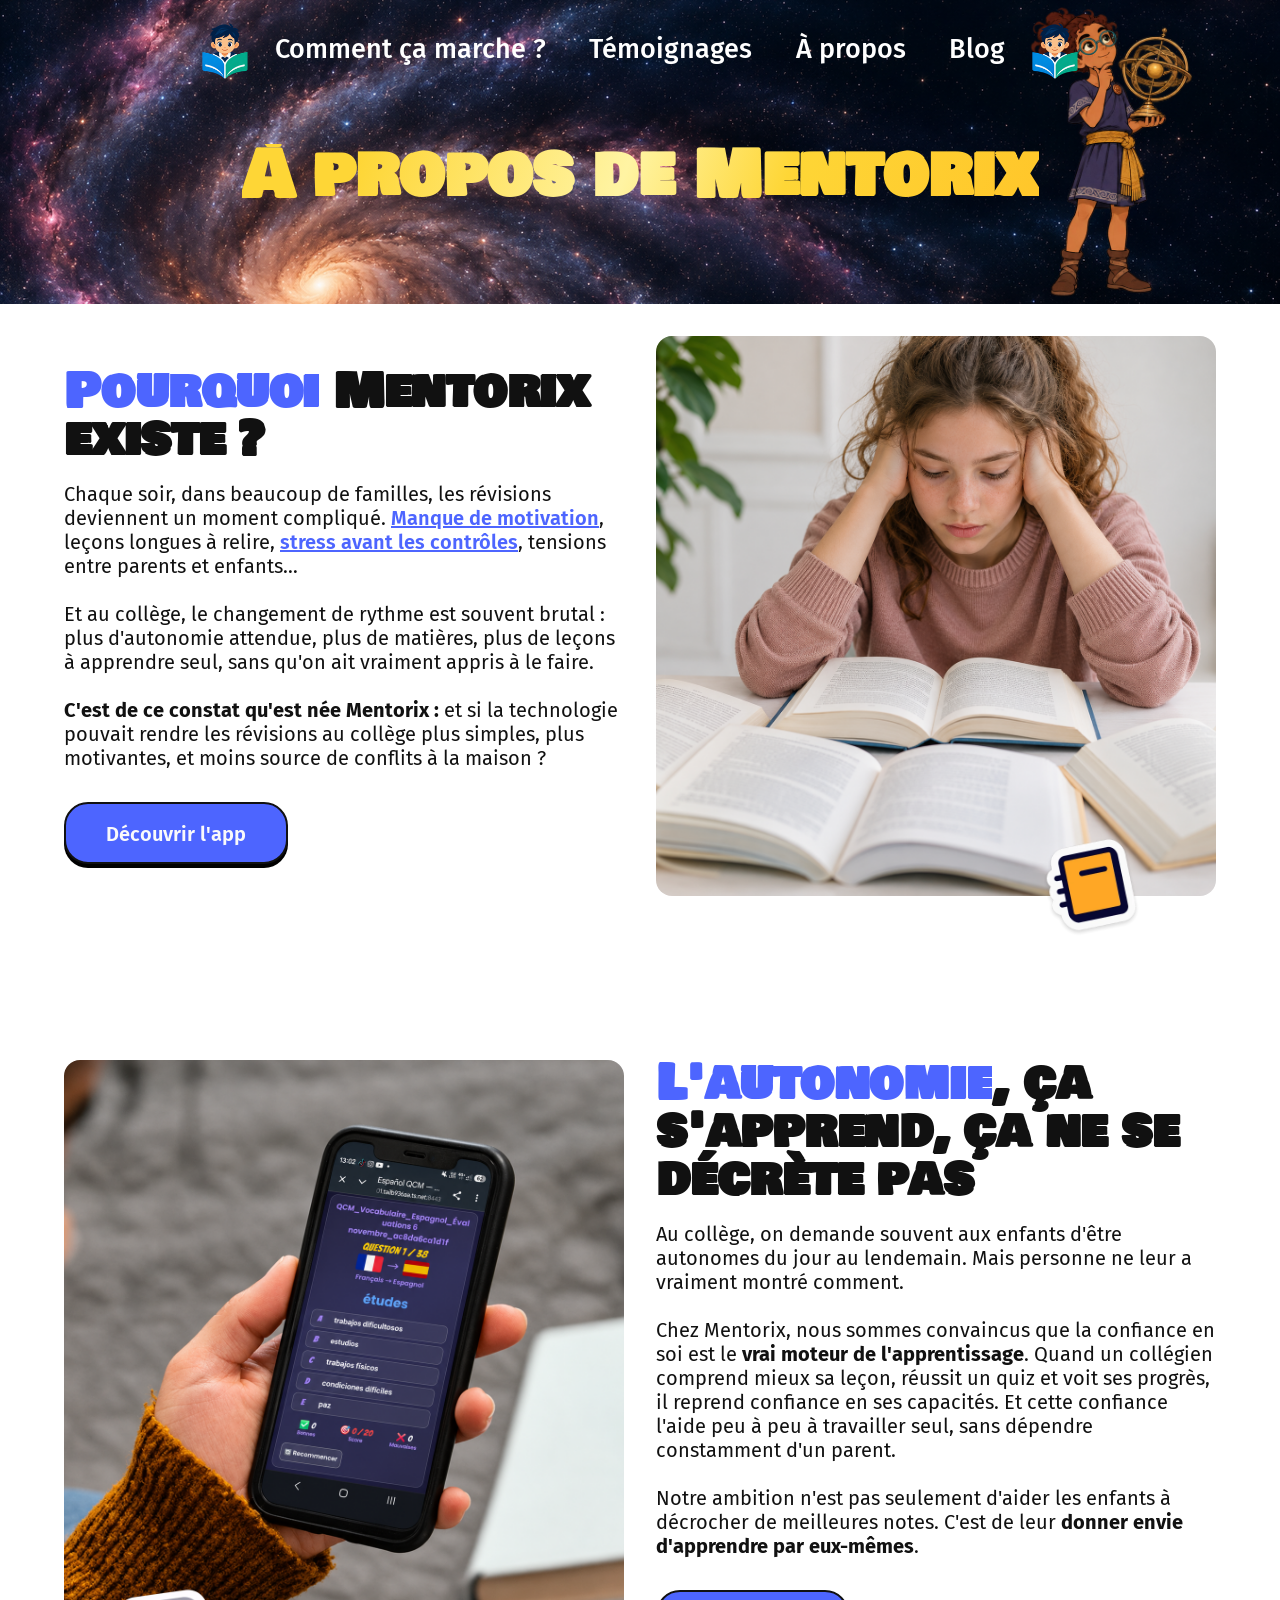
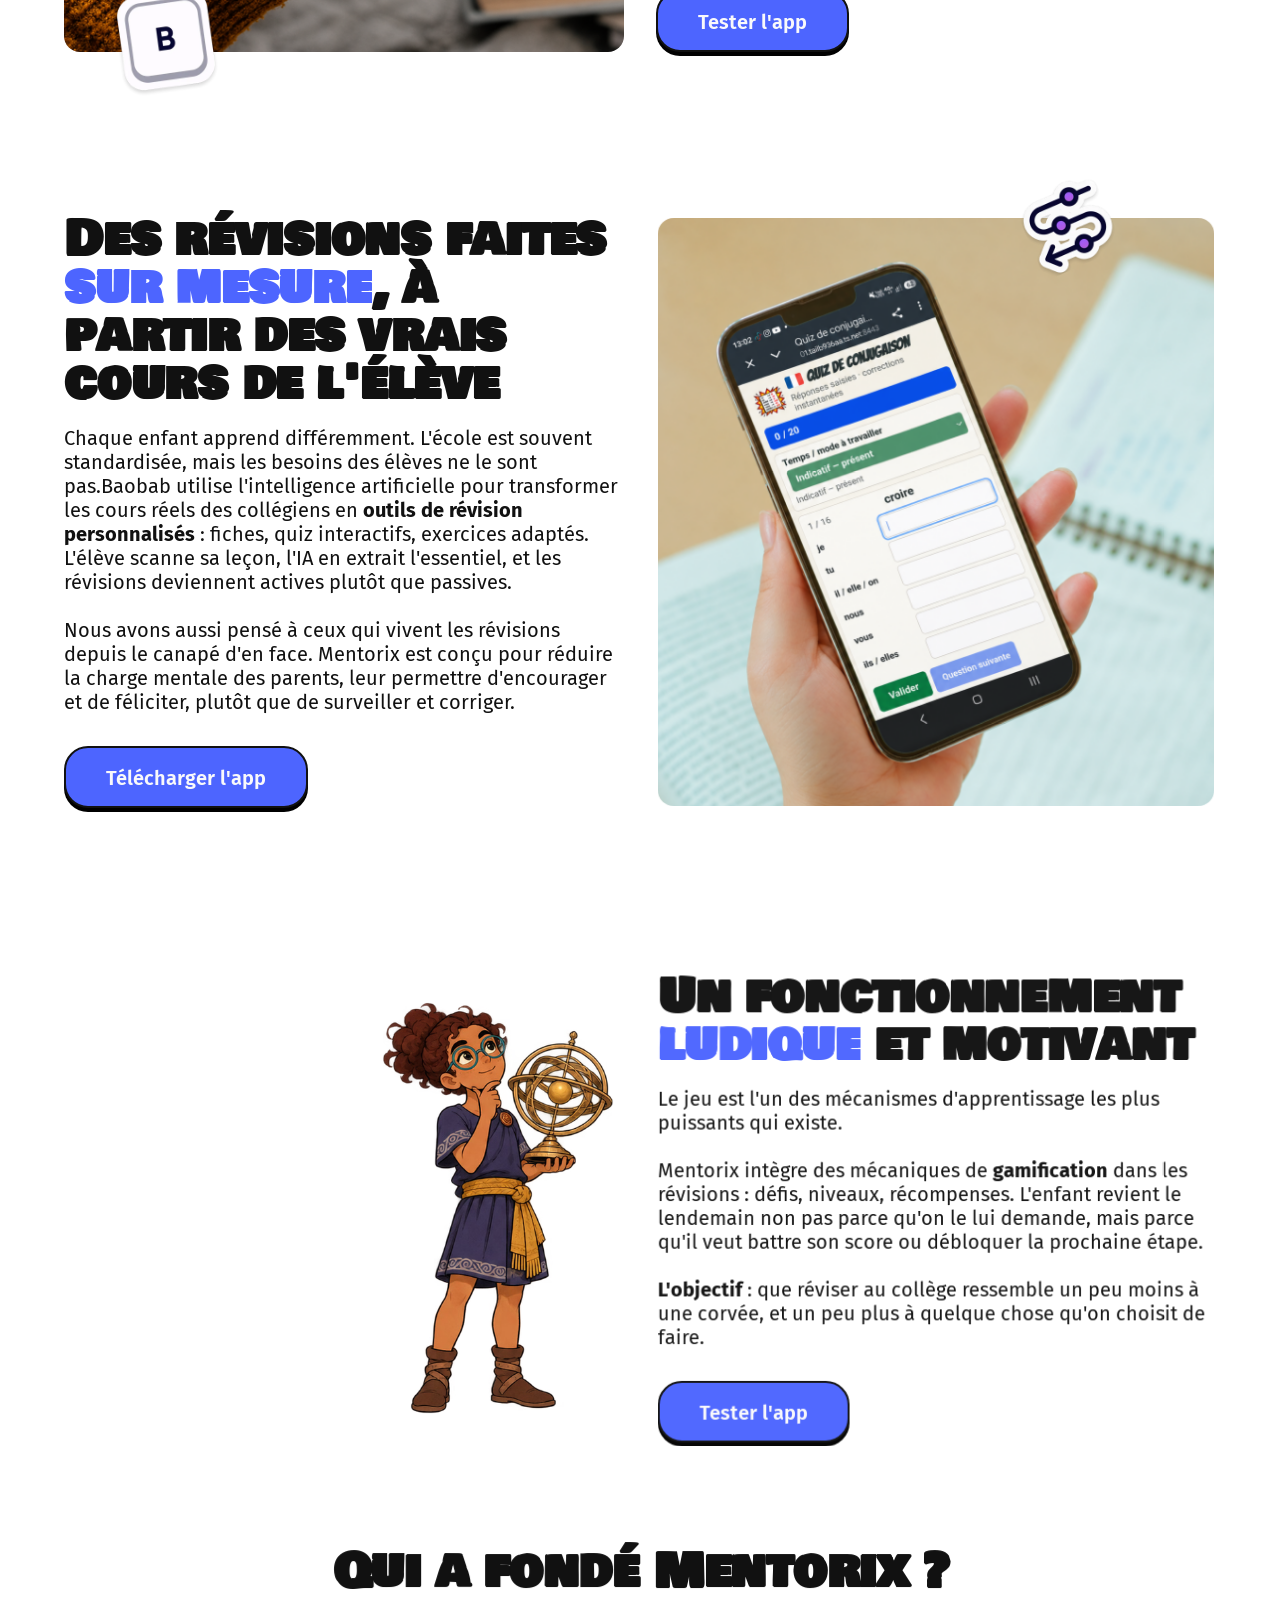
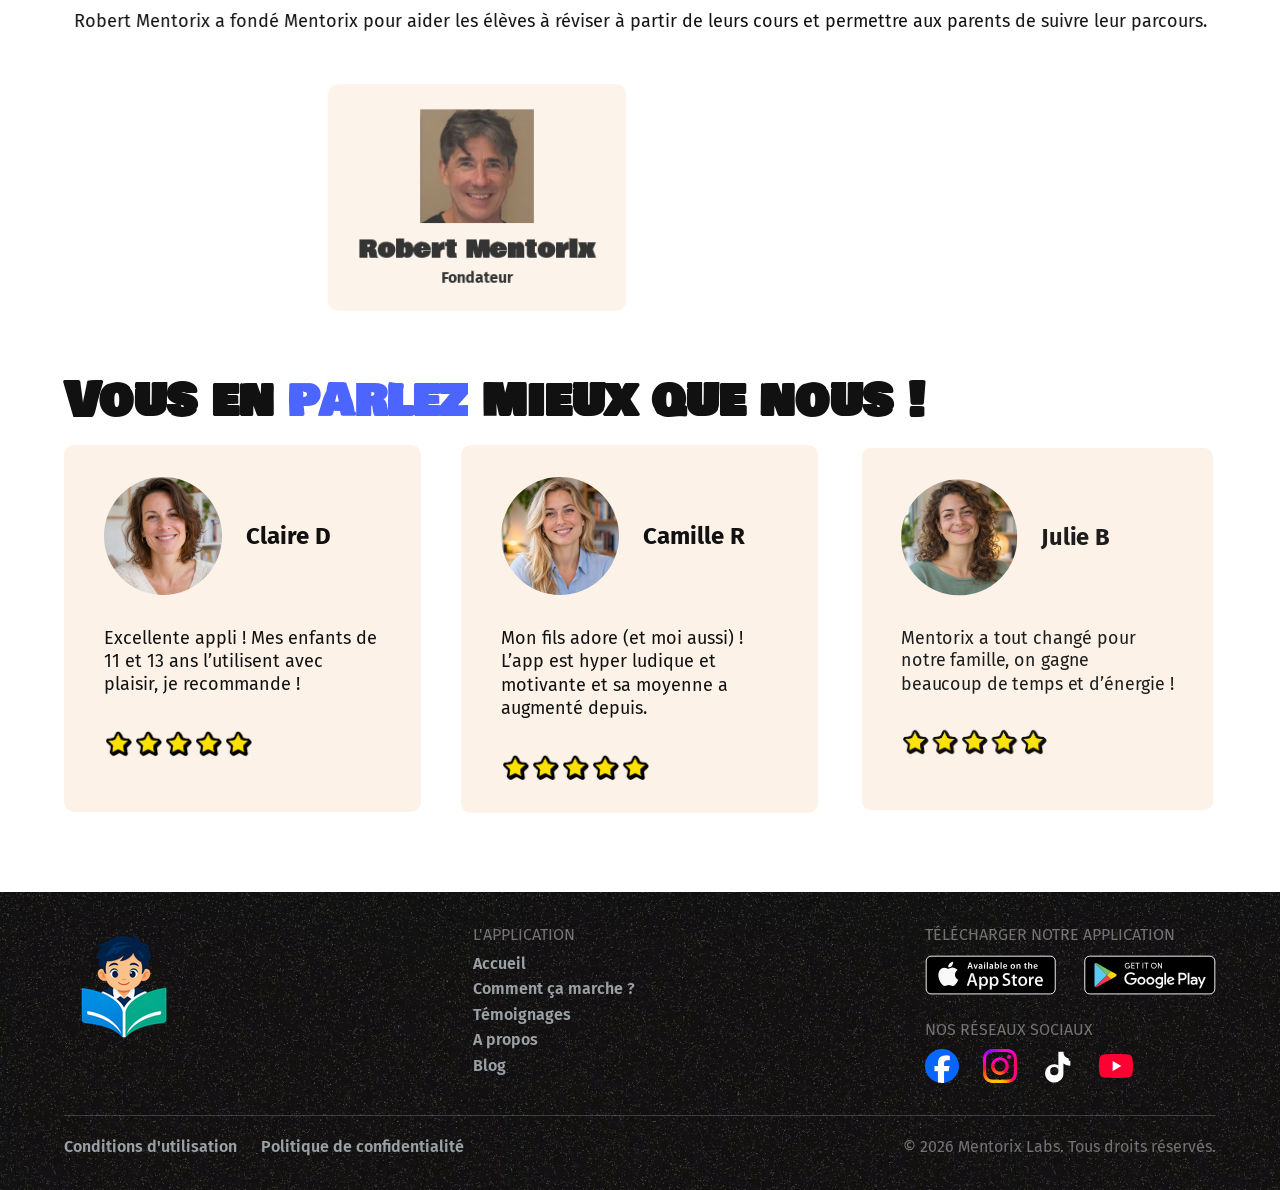
==== commit 950b0b19: "feat(site): deploy Mentorix on GitHub Pages" ====
--- a/a-propos/index.html
+++ b/a-propos/index.html
@@ -47,7 +47,7 @@
         "@type": "Review",
         "author": {
           "@type": "Person",
-          "name": "Céline P"
+          "name": "Claire D"
         },
         "reviewRating": {
           "@type": "Rating",
@@ -60,7 +60,7 @@
         "@type": "Review",
         "author": {
           "@type": "Person",
-          "name": "Marie L"
+          "name": "Camille R"
         },
         "reviewRating": {
           "@type": "Rating",
@@ -73,7 +73,7 @@
         "@type": "Review",
         "author": {
           "@type": "Person",
-          "name": "Sandra M"
+          "name": "Julie B"
         },
         "reviewRating": {
           "@type": "Rating",
@@ -87,6 +87,16 @@
 }
 </script><!-- Keep this css code to improve the font quality-->
 <style>
+  .section_who .image_author.mobile {
+    width: 7.375rem !important;
+    height: 7.375rem !important;
+  }
+  @media screen and (max-width: 767px) {
+    .section_who .image_author.mobile {
+      width: 5.375rem !important;
+      height: 5.375rem !important;
+    }
+  }
   * {
     -webkit-font-smoothing: antialiased;
     -moz-osx-font-smoothing: grayscale;
@@ -219,7 +229,7 @@
     }
   }
 </style>
-<link href="https://www.baobab-labs.com/a-propos" hreflang="fr" rel="alternate"/><link href="https://www.baobab-labs.com/en/a-propos" hreflang="en" rel="alternate"/><link href="https://www.baobab-labs.com/pt-br/a-propos" hreflang="pt-br" rel="alternate"/><link href="https://www.baobab-labs.com/es/a-propos" hreflang="es" rel="alternate"/><style>.section_header.a-propos-header{background-image:url("/assets/savantix-astronome.avif"),url("/assets/d9be468326b5-67a47638865a233c4ecaa38b_780ece09a21b1213d54ce293927cce8d_test.avif");background-position:right top,0 0;background-repeat:no-repeat,repeat;background-size:auto 100%,500px}@media(max-width:767px){.section_header.a-propos-header{background-size:auto 72%,500px;background-position:right bottom,0 0}}</style></head><body><div class="page-wrapper"><div class="navbar_component w-nav" data-animation="default" data-collapse="medium" data-duration="400" data-easing="ease" data-easing2="ease" role="banner"><div class="navbar_container"><a class="navbar_logo-link w-nav-brand" href="/"><img alt="Mentorix" class="navbar_logo" height="100" loading="lazy" src="/assets/logo-education.png" width="100"/></a><nav class="navbar_menu w-nav-menu" role="navigation"><div class="navbar_menu-left"><a class="navbar_link w-nav-link" href="/#comment-ca-marche">Comment ça marche ?</a><a class="navbar_link navbar_menu-left w-nav-link" href="/#temoignages">Témoignages</a><a aria-current="page" class="navbar_link w-nav-link w--current" href="/a-propos">À propos</a><a class="navbar_link w-nav-link" href="/blog">Blog</a></div></nav><div class="menu-button w-nav-button"><div class="icon w-icon-nav-menu"></div></div><a class="navbar_logo-link-_mobile w-nav-brand" href="/"><img alt="Mentorix" class="navbar_logo" height="100" loading="lazy" src="/assets/logo-education.png" width="100"/></a></div></div><main class="section_header bao-background a-propos-header" id="header"><div class="padding-global"><div class="container-medium"><div class="header_component"><div class="hero_blog_page"><h1 class="h1_spe_blog">À propos de Mentorix</h1></div></div></div></div></main><section class="section_content_a_propos"><div class="padding-global padding-section-small"><div class="container-large"><div class="a-propos-wrapper"><div class="grid-a-propos"><div class="topic_content" data-w-id="c48459f5-3b7d-c2a2-1625-af2d1a4bcd31" style="opacity:0"><div class="topic_header"><h2 class="topic_heading"><span class="text-color-purple">Pourquoi</span> Mentorix existe ?</h2><p class="topic_subheading">Chaque soir, dans beaucoup de familles, les révisions deviennent un moment compliqué. <a href="/blog/motiver-collegien-devoirs">Manque de motivation</a>, leçons longues à relire, <a href="/blog/anxiete-scolaire-college">stress avant les contrôles</a>, tensions entre parents et enfants…<br/><br/>Et au collège, le changement de rythme est souvent brutal : plus d'autonomie attendue, plus de matières, plus de leçons à apprendre seul, sans qu'on ait vraiment appris à le faire.<br/><br/><strong>C'est de ce constat qu'est née Mentorix :</strong> et si la technologie pouvait rendre les révisions au collège plus simples, plus motivantes, et moins source de conflits à la maison ?</p></div><a class="button w-button" href="https://intelos-01.tailb936aa.ts.net/education/inscription" target="_blank">Découvrir l'app</a></div><img alt="Jeune fille concentrée lisant un livre avec plusieurs livres ouverts devant elle sur une table." class="image-a-propos" data-w-id="c25b3efc-b204-15a0-ab17-3e2a136ffeeb" id="w-node-c25b3efc-b204-15a0-ab17-3e2a136ffeeb-b0b29919" loading="lazy" sizes="100vw" src="/assets/ed3033475957-6a05c63de1f6aa04c159d06d_Pourquoi-Baobab.webp" srcset="/assets/0570057c533a-6a05c63de1f6aa04c159d06d_Pourquoi-Baobab-p-500.webp 500w, /assets/ed3033475957-6a05c63de1f6aa04c159d06d_Pourquoi-Baobab.webp 648w" style="opacity:0"/><div class="books-wrapper"><img alt="Icône stylisée d'un carnet à spirale orange avec une ligne horizontale noire." class="header_star1" height="109" loading="eager" sizes="(max-width: 479px) 100vw, 108px" src="/assets/f78d3b56dec9-6a05d871591ef33523c97b98_Icons-livre.webp" srcset="/assets/f9450bedf92c-6a05d871591ef33523c97b98_Icons-livre-p-500.webp 500w, /assets/f78d3b56dec9-6a05d871591ef33523c97b98_Icons-livre.webp 573w" width="108"/></div></div><div class="grid-a-propos"><img alt="Une personne tient un smartphone affichant un quiz sur Charlemagne avec la question et trois options de réponse en français." class="image-a-propos" data-w-id="a05f1bc9-9b41-1f14-b4c4-781a00ca47d8" loading="lazy" sizes="100vw" src="/assets/mentorix-qcm-vocabulaire-telephone.png" style="opacity:0"/><div class="letter-wrapper"><img alt="Touche de clavier d’ordinateur avec la lettre B affichée." class="header_star1" height="109" loading="eager" sizes="(max-width: 479px) 100vw, 108px" src="/assets/b84026cc10c4-6a05e0bfdb50c61c88719d3d_icone-lettre.webp" srcset="/assets/66bef5f8fd92-6a05e0bfdb50c61c88719d3d_icone-lettre-p-500.webp 500w, /assets/b84026cc10c4-6a05e0bfdb50c61c88719d3d_icone-lettre.webp 516w" width="108"/></div><div class="topic_content" data-w-id="a05f1bc9-9b41-1f14-b4c4-781a00ca47c0" style="opacity:0"><div class="topic_header"><h2 class="topic_heading"><span class="text-color-purple">L'autonomie</span>, ça s'apprend, ça ne se décrète pas</h2><p class="topic_subheading">Au collège, on demande souvent aux enfants d'être autonomes du jour au lendemain. Mais personne ne leur a vraiment montré comment.<br/><br/>Chez Mentorix, nous sommes convaincus que la confiance en soi est le <strong>vrai moteur de l'apprentissage</strong>. Quand un collégien comprend mieux sa leçon, réussit un quiz et voit ses progrès, il reprend confiance en ses capacités. Et cette confiance l'aide peu à peu à travailler seul, sans dépendre constamment d'un parent.<br/><br/>Notre ambition n'est pas seulement d'aider les enfants à décrocher de meilleures notes. C'est de leur <strong>donner envie d'apprendre par eux-mêmes</strong>.</p></div><a class="button w-button" href="https://intelos-01.tailb936aa.ts.net/education/inscription" target="_blank">Tester l'app</a></div></div><div class="grid-a-propos"><div class="topic_content" data-w-id="e1eb1d46-2512-d368-8b05-0a16ca392762" style="opacity:0"><div class="topic_header"><h2 class="topic_heading">Des révisions faites <span class="text-color-purple">sur mesure</span>, à partir des vrais cours de l'élève</h2><p class="topic_subheading">Chaque enfant apprend différemment. L'école est souvent standardisée, mais les besoins des élèves ne le sont pas.Baobab utilise l'intelligence artificielle pour transformer les cours réels des collégiens en <strong>outils de révision personnalisés</strong> : fiches, quiz interactifs, exercices adaptés. L'élève scanne sa leçon, l'IA en extrait l'essentiel, et les révisions deviennent actives plutôt que passives.<br/><br/>Nous avons aussi pensé à ceux qui vivent les révisions depuis le canapé d'en face. Mentorix est conçu pour réduire la charge mentale des parents, leur permettre d'encourager et de féliciter, plutôt que de surveiller et corriger.</p></div><a class="button w-button" href="https://intelos-01.tailb936aa.ts.net/education/inscription" target="_blank">Télécharger l'app</a></div><img alt="Main tenant un smartphone affichant une conversation interactive en français sur Charlemagne couronné empereur en l'an 800." class="image-a-propos" data-w-id="e1eb1d46-2512-d368-8b05-0a16ca39277a" id="w-node-e1eb1d46-2512-d368-8b05-0a16ca39277a-b0b29919" loading="lazy" sizes="100vw" src="/assets/mentorix-quiz-conjugaison-telephone.png" style="opacity:0"/><div class="parcours-wrapper"><img alt="Icône de parcours sinueux avec trois points violets indiquant des étapes et une flèche vers la gauche en bas." class="header_star1" height="109" loading="eager" sizes="(max-width: 479px) 100vw, 108px" src="/assets/4088f1c383f1-6a05e0e2397d8aafef6d3a6a_Icons_parcours.webp" srcset="/assets/c12a6a03d7fc-6a05e0e2397d8aafef6d3a6a_Icons_parcours-p-500.webp 500w, /assets/4088f1c383f1-6a05e0e2397d8aafef6d3a6a_Icons_parcours.webp 561w" width="108"/></div></div><div class="grid-a-propos"><img alt="Savantix observes les etoiles" width="308" height="634" class="image-a-propos" data-w-id="48e1cd99-d139-5bed-4170-47a2aa2fe763" loading="lazy" src="/assets/savantix-astronome.avif" style="height:auto;width:auto;max-height:27rem;max-width:100%;justify-self:end;opacity:0"/><div class="topic_content" data-w-id="48e1cd99-d139-5bed-4170-47a2aa2fe764" style="opacity:0"><div class="topic_header"><h2 class="topic_heading">Un fonctionnement <span class="text-color-purple">ludique</span> et motivant</h2><p class="topic_subheading">Le jeu est l'un des mécanismes d'apprentissage les plus puissants qui existe.<br/><br/>Mentorix intègre des mécaniques de <strong>gamification</strong> dans les révisions : défis, niveaux, récompenses. L'enfant revient le lendemain non pas parce qu'on le lui demande, mais parce qu'il veut battre son score ou débloquer la prochaine étape.<br/><br/><strong>L'objectif</strong> : que réviser au collège ressemble un peu moins à une corvée, et un peu plus à quelque chose qu'on choisit de faire.</p></div><a class="button w-button" href="https://intelos-01.tailb936aa.ts.net/education/inscription" target="_blank">Tester l'app</a></div></div></div></div></div></section><section class="section_who"><div class="padding-global padding-section-small"><div class="container-large"><div class="how_component"><div class="how_header" data-w-id="89c99f58-823b-7bc5-2259-7dca3923e14f" style="opacity:0"><h2 class="how_heading">Qui a fondé Mentorix ?</h2><p class="join-us_subheading">Robert Mentorix a fondé Mentorix pour aider les élèves à réviser à partir de leurs cours et permettre aux parents de suivre leur parcours.</p></div><div class="w-dyn-list"><div class="grid-fondateurs w-dyn-items" role="list"><div class="fondateurs_component w-dyn-item" data-w-id="364a09da-f95f-6df1-e99b-9966a34b0253" id="w-node-_364a09da-f95f-6df1-e99b-9966a34b0253-b0b29919" role="listitem" style="opacity:0;display:flex;flex-direction:column;align-items:center;text-align:center;width:100%;box-sizing:border-box"><img alt="Robert Mentorix" class="image_author mobile" loading="lazy" src="/assets/fondateur-photo.jpeg" style="width:auto;height:33px;align-self:center"/><div class="w-layout-vflex text_author" style="width:100%;align-items:center;text-align:center"><div class="name-author-linkedin" style="justify-content:center"><h3 class="h4-spe" style="text-align:center">Robert Mentorix</h3></div><div class="text-weight-bold">Fondateur</div></div></div></div></div></div></div></div></section><section class="section-testimonial" id="temoignages"><div class="padding-global padding-custom-testimonial"><div class="container-large"><div class="w-layout-hflex title-image"><h2 class="how_heading align-left">Vous en <span class="text-color-purple">parlez</span> mieux que nous !</h2></div><div class="testimonial_wrapper" data-gsap-trigger=""><div class="testimonial_item" data-gsap-stagger=""><div class="testimonial_item-header"><div class="testimonial_item-image-wrapper"><img alt="" class="testimonial_item-image" height="150" loading="lazy" src="/assets/a831e832173a-67ace7fcc66b095c6bd2b8d5_photo3.avif" width="150"/></div><div class="testimonial_item-heading">Céline P</div></div><div class="testimonial_item-body"><p class="testimonial_item-text">Excellente appli ! Mes enfants de 11 et 13 ans l’utilisent avec plaisir, je recommande !</p><div class="testimonial_item-stars"><img alt="" class="testimonial_star" height="29" loading="lazy" src="/assets/5b59603c830e-67a4b853554303e1a66f1bc9_star.avif" width="29"/><img alt="" class="testimonial_star" height="29" loading="lazy" src="/assets/5b59603c830e-67a4b853554303e1a66f1bc9_star.avif" width="29"/><img alt="" class="testimonial_star" height="29" loading="lazy" src="/assets/5b59603c830e-67a4b853554303e1a66f1bc9_star.avif" width="29"/><img alt="" class="testimonial_star" height="29" loading="lazy" src="/assets/5b59603c830e-67a4b853554303e1a66f1bc9_star.avif" width="29"/><img alt="" class="testimonial_star" height="29" loading="lazy" src="/assets/5b59603c830e-67a4b853554303e1a66f1bc9_star.avif" width="29"/></div></div></div><div class="testimonial_item" data-gsap-stagger=""><div class="testimonial_item-header"><div class="testimonial_item-image-wrapper"><img alt="" class="testimonial_item-image" height="150" loading="lazy" src="/assets/2629495966e6-67ace7fcf9763568dc08be64_photo2.avif" width="150"/></div><div class="testimonial_item-heading">Marie L</div></div><div class="testimonial_item-body"><p class="testimonial_item-text">Mon fils adore (et moi aussi) ! L’app est hyper ludique et motivante et sa moyenne a augmenté depuis.</p><div class="testimonial_item-stars"><img alt="" class="testimonial_star" height="29" loading="lazy" src="/assets/5b59603c830e-67a4b853554303e1a66f1bc9_star.avif" width="29"/><img alt="" class="testimonial_star" height="29" loading="lazy" src="/assets/5b59603c830e-67a4b853554303e1a66f1bc9_star.avif" width="29"/><img alt="" class="testimonial_star" height="29" loading="lazy" src="/assets/5b59603c830e-67a4b853554303e1a66f1bc9_star.avif" width="29"/><img alt="" class="testimonial_star" height="29" loading="lazy" src="/assets/5b59603c830e-67a4b853554303e1a66f1bc9_star.avif" width="29"/><img alt="" class="testimonial_star" height="29" loading="lazy" src="/assets/5b59603c830e-67a4b853554303e1a66f1bc9_star.avif" width="29"/></div></div></div><div class="testimonial_item" data-gsap-stagger=""><div class="testimonial_item-header"><div class="testimonial_item-image-wrapper"><img alt="" class="testimonial_item-image" height="150" loading="lazy" src="/assets/7a5dba90a2e8-67ace7fc4f567d1ff7a7bfea_photo1.avif" width="150"/></div><div class="testimonial_item-heading">Sandra M</div></div><div class="testimonial_item-body"><p class="testimonial_item-text">Mentorix a tout changé pour notre famille, on gagne beaucoup de temps et d’énergie !</p><div class="testimonial_item-stars"><img alt="" class="testimonial_star" height="29" loading="lazy" src="/assets/5b59603c830e-67a4b853554303e1a66f1bc9_star.avif" width="29"/><img alt="" class="testimonial_star" height="29" loading="lazy" src="/assets/5b59603c830e-67a4b853554303e1a66f1bc9_star.avif" width="29"/><img alt="" class="testimonial_star" height="29" loading="lazy" src="/assets/5b59603c830e-67a4b853554303e1a66f1bc9_star.avif" width="29"/><img alt="" class="testimonial_star" height="29" loading="lazy" src="/assets/5b59603c830e-67a4b853554303e1a66f1bc9_star.avif" width="29"/><img alt="" class="testimonial_star" height="29" loading="lazy" src="/assets/5b59603c830e-67a4b853554303e1a66f1bc9_star.avif" width="29"/></div></div></div></div></div></div></section><footer class="section_footer" id="footer"><div class="padding-global padding-section-small"><div><div class="footer_component"><div class="footer_logo-wrapper"><img alt="Mentorix" class="footer_logo" height="187" loading="lazy" src="/assets/logo-education.png" width="186"/></div><div class="footer_logo-wrapper"><div class="title_content_footer"><p class="text-grey">L'APPLICATION</p><a class="footer_link" href="/">Accueil</a><a class="footer_link" href="/#comment-ca-marche">Comment ça marche ?</a><a class="footer_link" href="/#temoignages">Témoignages</a><a aria-current="page" class="footer_link w--current" href="/a-propos">A propos</a><a class="footer_link" href="/blog">Blog</a></div></div><div class="footer_logo-wrapper"><div class="title_content_footer"><p class="text-grey maj">Télécharger notre application</p><div class="header_badge-list"><a class="badge_component is-appstore w-inline-block" href="/application/" target="_blank"><img alt="Télécharger sur l'AppStore" class="badge_image footer" height="48" loading="lazy" src="/assets/5d349d54f8ef-67a479ee0c2926796b781ade_AppStore.svg" width="158"/></a><a class="badge_component is-google w-inline-block" href="/application/"><img alt="Télécharger sur Google Play" class="badge_image footer" height="48" loading="lazy" src="/assets/2090b958d4e4-67a479ee2b0e0f2855cd90e1_GooglePlay.svg" width="158"/></a></div></div><div class="title_content_footer"><p class="text-grey maj">Nos réseaux sociaux</p><div class="social-media-wrapper"><img alt="logo facebook" loading="lazy" src="/assets/4bdf8878090a-6a0c74e20df8c1989ce01bae_facebook.svg"/><img alt="logo instagram" loading="lazy" src="/assets/14a97c538b9b-6a0c74e283e23a09ceb06b05_Instagram.svg"/><img alt="logo linkedin" loading="lazy" src="/assets/ac1198626da0-6a0c74e2e58e0a48198a1aa2_Linkedin.svg"/></div></div></div></div><div class="line"></div><div class="footer_link-list"><div class="footer_link-list"><a class="footer_link" href="/conditions-dutilisation">Conditions d'utilisation</a><a class="footer_link" href="/politique-de-confidentialite">Politique de confidentialité</a></div><p class="text-grey">© 2026 Mentorix Labs. Tous droits réservés.</p></div></div></div><div class="flowappz-cookie-consent-hide-popup-5" flowappz-cookie-consent-container="true"><div class="flowappz-cookie-consent-popup-22 flowappz-hide-popup" flowappz-cookie-popup="true"><div class="flowappz-consent-popup-content--temp6-2"><div class="flowappz-cookie-popup-content-paragraph-38"><img alt="" class="image-4" loading="lazy" src="/assets/c1b71bd1744d-69b1819e17d07f1b0f33fee4_surface2701.png"/><p class="paragraph-71">Notre site web utilise des cookies. En continuant à naviguer, vous acceptez l’utilisation de cookies comme indiqué dans notre politique de confidentialité.</p></div><div class="flowappz-cookie-popup-btn-wrapper-19"><div class="flowappz-cookie-consent-accept-btn-container"><a class="flowappz-cookie-accept-button-36 w-button" flowappz-cookie-command="accept-all" href="#">Accepter</a></div><a class="flowappz-cookie-reject-button-32 w-button" flowappz-cookie-command="reject-all" href="#">Refuser</a><div class="flowappz-cookie-settings-close-btn-19" flowappz-cookie-command="close-cookie-popup"><svg class="svg-4" fill="none" viewbox="0 0 34 34" width="100%" xmlns="http://www.w3.org/2000/svg"><path class="path-4" clip-rule="evenodd" d="M17.7071 16.0867L22.922 10.8718L23.8059 11.7557L18.591 16.9706L23.8059 22.1855L22.922 23.0694L17.7071 17.8545L12.4922 23.0694L11.6083 22.1855L16.8232 16.9706L11.6083 11.7557L12.4922 10.8718L17.7071 16.0867Z" fill="currentColor" fill-rule="evenodd"></path></svg></div></div><div class="flowappz-cookie-consent-code w-embed"><style>
+<link href="https://www.baobab-labs.com/a-propos" hreflang="fr" rel="alternate"/><link href="https://www.baobab-labs.com/en/a-propos" hreflang="en" rel="alternate"/><link href="https://www.baobab-labs.com/pt-br/a-propos" hreflang="pt-br" rel="alternate"/><link href="https://www.baobab-labs.com/es/a-propos" hreflang="es" rel="alternate"/><style>.section_header.a-propos-header{background-image:url("/assets/savantix-astronome.avif"),url("/assets/d9be468326b5-67a47638865a233c4ecaa38b_780ece09a21b1213d54ce293927cce8d_test.avif");background-position:right top,0 0;background-repeat:no-repeat,repeat;background-size:auto 100%,500px}@media(max-width:767px){.section_header.a-propos-header{background-size:auto 72%,500px;background-position:right bottom,0 0}}</style><link href="/assets/mentorix-headers.css" rel="stylesheet"/></head><body><div class="page-wrapper"><div class="navbar_component w-nav" data-animation="default" data-collapse="medium" data-duration="400" data-easing="ease" data-easing2="ease" role="banner"><div class="navbar_container"><a class="navbar_logo-link w-nav-brand" href="/"><img alt="Mentorix" class="navbar_logo" height="100" loading="lazy" src="/assets/logo-education.png" width="100"/></a><nav class="navbar_menu w-nav-menu" role="navigation"><div class="navbar_menu-left"><a class="navbar_link w-nav-link" href="/#comment-ca-marche">Comment ça marche ?</a><a class="navbar_link navbar_menu-left w-nav-link" href="/#temoignages">Témoignages</a><a aria-current="page" class="navbar_link w-nav-link w--current" href="/a-propos">À propos</a><a class="navbar_link w-nav-link" href="/blog">Blog</a></div></nav><div class="menu-button w-nav-button"><div class="icon w-icon-nav-menu"></div></div><a class="navbar_logo-link-_mobile w-nav-brand" href="/"><img alt="Mentorix" class="navbar_logo" height="100" loading="lazy" src="/assets/logo-education.png" width="100"/></a></div></div><main class="section_header bao-background a-propos-header" id="header"><div class="padding-global"><div class="container-medium"><div class="header_component"><div class="hero_blog_page"><h1 class="h1_spe_blog">À propos de Mentorix</h1></div></div></div></div></main><section class="section_content_a_propos"><div class="padding-global padding-section-small"><div class="container-large"><div class="a-propos-wrapper"><div class="grid-a-propos"><div class="topic_content" data-w-id="c48459f5-3b7d-c2a2-1625-af2d1a4bcd31" style="opacity:0"><div class="topic_header"><h2 class="topic_heading"><span class="text-color-purple">Pourquoi</span> Mentorix existe ?</h2><p class="topic_subheading">Chaque soir, dans beaucoup de familles, les révisions deviennent un moment compliqué. <a href="/blog/motiver-collegien-devoirs">Manque de motivation</a>, leçons longues à relire, <a href="/blog/anxiete-scolaire-college">stress avant les contrôles</a>, tensions entre parents et enfants…<br/><br/>Et au collège, le changement de rythme est souvent brutal : plus d'autonomie attendue, plus de matières, plus de leçons à apprendre seul, sans qu'on ait vraiment appris à le faire.<br/><br/><strong>C'est de ce constat qu'est née Mentorix :</strong> et si la technologie pouvait rendre les révisions au collège plus simples, plus motivantes, et moins source de conflits à la maison ?</p></div><a class="button w-button" href="https://intelos-01.tailb936aa.ts.net/education/inscription" target="_blank">Découvrir l'app</a></div><img alt="Jeune fille concentrée lisant un livre avec plusieurs livres ouverts devant elle sur une table." class="image-a-propos" data-w-id="c25b3efc-b204-15a0-ab17-3e2a136ffeeb" id="w-node-c25b3efc-b204-15a0-ab17-3e2a136ffeeb-b0b29919" loading="lazy" sizes="100vw" src="/assets/eleve-livres-ia.png" style="opacity:0"/><div class="books-wrapper"><img alt="Icône stylisée d'un carnet à spirale orange avec une ligne horizontale noire." class="header_star1" height="109" loading="eager" sizes="(max-width: 479px) 100vw, 108px" src="/assets/f78d3b56dec9-6a05d871591ef33523c97b98_Icons-livre.webp" srcset="/assets/f9450bedf92c-6a05d871591ef33523c97b98_Icons-livre-p-500.webp 500w, /assets/f78d3b56dec9-6a05d871591ef33523c97b98_Icons-livre.webp 573w" width="108"/></div></div><div class="grid-a-propos"><img alt="Une personne tient un smartphone affichant un quiz sur Charlemagne avec la question et trois options de réponse en français." class="image-a-propos" data-w-id="a05f1bc9-9b41-1f14-b4c4-781a00ca47d8" loading="lazy" sizes="100vw" src="/assets/mentorix-qcm-vocabulaire-telephone.png" style="opacity:0"/><div class="letter-wrapper"><img alt="Touche de clavier d’ordinateur avec la lettre B affichée." class="header_star1" height="109" loading="eager" sizes="(max-width: 479px) 100vw, 108px" src="/assets/b84026cc10c4-6a05e0bfdb50c61c88719d3d_icone-lettre.webp" srcset="/assets/66bef5f8fd92-6a05e0bfdb50c61c88719d3d_icone-lettre-p-500.webp 500w, /assets/b84026cc10c4-6a05e0bfdb50c61c88719d3d_icone-lettre.webp 516w" width="108"/></div><div class="topic_content" data-w-id="a05f1bc9-9b41-1f14-b4c4-781a00ca47c0" style="opacity:0"><div class="topic_header"><h2 class="topic_heading"><span class="text-color-purple">L'autonomie</span>, ça s'apprend, ça ne se décrète pas</h2><p class="topic_subheading">Au collège, on demande souvent aux enfants d'être autonomes du jour au lendemain. Mais personne ne leur a vraiment montré comment.<br/><br/>Chez Mentorix, nous sommes convaincus que la confiance en soi est le <strong>vrai moteur de l'apprentissage</strong>. Quand un collégien comprend mieux sa leçon, réussit un quiz et voit ses progrès, il reprend confiance en ses capacités. Et cette confiance l'aide peu à peu à travailler seul, sans dépendre constamment d'un parent.<br/><br/>Notre ambition n'est pas seulement d'aider les enfants à décrocher de meilleures notes. C'est de leur <strong>donner envie d'apprendre par eux-mêmes</strong>.</p></div><a class="button w-button" href="https://intelos-01.tailb936aa.ts.net/education/inscription" target="_blank">Tester l'app</a></div></div><div class="grid-a-propos"><div class="topic_content" data-w-id="e1eb1d46-2512-d368-8b05-0a16ca392762" style="opacity:0"><div class="topic_header"><h2 class="topic_heading">Des révisions faites <span class="text-color-purple">sur mesure</span>, à partir des vrais cours de l'élève</h2><p class="topic_subheading">Chaque enfant apprend différemment. L'école est souvent standardisée, mais les besoins des élèves ne le sont pas.Baobab utilise l'intelligence artificielle pour transformer les cours réels des collégiens en <strong>outils de révision personnalisés</strong> : fiches, quiz interactifs, exercices adaptés. L'élève scanne sa leçon, l'IA en extrait l'essentiel, et les révisions deviennent actives plutôt que passives.<br/><br/>Nous avons aussi pensé à ceux qui vivent les révisions depuis le canapé d'en face. Mentorix est conçu pour réduire la charge mentale des parents, leur permettre d'encourager et de féliciter, plutôt que de surveiller et corriger.</p></div><a class="button w-button" href="https://intelos-01.tailb936aa.ts.net/education/inscription" target="_blank">Télécharger l'app</a></div><img alt="Main tenant un smartphone affichant une conversation interactive en français sur Charlemagne couronné empereur en l'an 800." class="image-a-propos" data-w-id="e1eb1d46-2512-d368-8b05-0a16ca39277a" id="w-node-e1eb1d46-2512-d368-8b05-0a16ca39277a-b0b29919" loading="lazy" sizes="100vw" src="/assets/mentorix-quiz-conjugaison-telephone.png" style="opacity:0"/><div class="parcours-wrapper"><img alt="Icône de parcours sinueux avec trois points violets indiquant des étapes et une flèche vers la gauche en bas." class="header_star1" height="109" loading="eager" sizes="(max-width: 479px) 100vw, 108px" src="/assets/4088f1c383f1-6a05e0e2397d8aafef6d3a6a_Icons_parcours.webp" srcset="/assets/c12a6a03d7fc-6a05e0e2397d8aafef6d3a6a_Icons_parcours-p-500.webp 500w, /assets/4088f1c383f1-6a05e0e2397d8aafef6d3a6a_Icons_parcours.webp 561w" width="108"/></div></div><div class="grid-a-propos"><img alt="Savantix observes les etoiles" width="308" height="634" class="image-a-propos" data-w-id="48e1cd99-d139-5bed-4170-47a2aa2fe763" loading="lazy" src="/assets/savantix-astronome.avif" style="height:auto;width:auto;max-height:27rem;max-width:100%;justify-self:end;opacity:0"/><div class="topic_content" data-w-id="48e1cd99-d139-5bed-4170-47a2aa2fe764" style="opacity:0"><div class="topic_header"><h2 class="topic_heading">Un fonctionnement <span class="text-color-purple">ludique</span> et motivant</h2><p class="topic_subheading">Le jeu est l'un des mécanismes d'apprentissage les plus puissants qui existe.<br/><br/>Mentorix intègre des mécaniques de <strong>gamification</strong> dans les révisions : défis, niveaux, récompenses. L'enfant revient le lendemain non pas parce qu'on le lui demande, mais parce qu'il veut battre son score ou débloquer la prochaine étape.<br/><br/><strong>L'objectif</strong> : que réviser au collège ressemble un peu moins à une corvée, et un peu plus à quelque chose qu'on choisit de faire.</p></div><a class="button w-button" href="https://intelos-01.tailb936aa.ts.net/education/inscription" target="_blank">Tester l'app</a></div></div></div></div></div></section><section class="section_who"><div class="padding-global padding-section-small"><div class="container-large"><div class="how_component"><div class="how_header" data-w-id="89c99f58-823b-7bc5-2259-7dca3923e14f" style="opacity:0"><h2 class="how_heading">Qui a fondé Mentorix ?</h2><p class="join-us_subheading">Robert Mentorix a fondé Mentorix pour aider les élèves à réviser à partir de leurs cours et permettre aux parents de suivre leur parcours.</p></div><div class="w-dyn-list"><div class="grid-fondateurs w-dyn-items" role="list"><div class="fondateurs_component w-dyn-item" data-w-id="364a09da-f95f-6df1-e99b-9966a34b0253" id="w-node-_364a09da-f95f-6df1-e99b-9966a34b0253-b0b29919" role="listitem" style="opacity:0;display:flex;flex-direction:column;align-items:center;text-align:center;width:100%;box-sizing:border-box"><img alt="Robert Mentorix" class="image_author mobile" loading="lazy" src="/assets/fondateur-photo.jpeg" style="width:auto;height:33px;align-self:center"/><div class="w-layout-vflex text_author" style="width:100%;align-items:center;text-align:center"><div class="name-author-linkedin" style="justify-content:center"><h3 class="h4-spe" style="text-align:center">Robert Mentorix</h3></div><div class="text-weight-bold">Fondateur</div></div></div></div></div></div></div></div></section><section class="section-testimonial" id="temoignages"><div class="padding-global padding-custom-testimonial"><div class="container-large"><div class="w-layout-hflex title-image"><h2 class="how_heading align-left">Vous en <span class="text-color-purple">parlez</span> mieux que nous !</h2></div><div class="testimonial_wrapper" data-gsap-trigger=""><div class="testimonial_item" data-gsap-stagger=""><div class="testimonial_item-header"><div class="testimonial_item-image-wrapper"><img alt="" class="testimonial_item-image" height="150" loading="lazy" src="/assets/avis-celine-ia.png" width="150"/></div><div class="testimonial_item-heading">Claire D</div></div><div class="testimonial_item-body"><p class="testimonial_item-text">Excellente appli ! Mes enfants de 11 et 13 ans l’utilisent avec plaisir, je recommande !</p><div class="testimonial_item-stars"><img alt="" class="testimonial_star" height="29" loading="lazy" src="/assets/5b59603c830e-67a4b853554303e1a66f1bc9_star.avif" width="29"/><img alt="" class="testimonial_star" height="29" loading="lazy" src="/assets/5b59603c830e-67a4b853554303e1a66f1bc9_star.avif" width="29"/><img alt="" class="testimonial_star" height="29" loading="lazy" src="/assets/5b59603c830e-67a4b853554303e1a66f1bc9_star.avif" width="29"/><img alt="" class="testimonial_star" height="29" loading="lazy" src="/assets/5b59603c830e-67a4b853554303e1a66f1bc9_star.avif" width="29"/><img alt="" class="testimonial_star" height="29" loading="lazy" src="/assets/5b59603c830e-67a4b853554303e1a66f1bc9_star.avif" width="29"/></div></div></div><div class="testimonial_item" data-gsap-stagger=""><div class="testimonial_item-header"><div class="testimonial_item-image-wrapper"><img alt="" class="testimonial_item-image" height="150" loading="lazy" src="/assets/avis-marine-ia.png" width="150"/></div><div class="testimonial_item-heading">Camille R</div></div><div class="testimonial_item-body"><p class="testimonial_item-text">Mon fils adore (et moi aussi) ! L’app est hyper ludique et motivante et sa moyenne a augmenté depuis.</p><div class="testimonial_item-stars"><img alt="" class="testimonial_star" height="29" loading="lazy" src="/assets/5b59603c830e-67a4b853554303e1a66f1bc9_star.avif" width="29"/><img alt="" class="testimonial_star" height="29" loading="lazy" src="/assets/5b59603c830e-67a4b853554303e1a66f1bc9_star.avif" width="29"/><img alt="" class="testimonial_star" height="29" loading="lazy" src="/assets/5b59603c830e-67a4b853554303e1a66f1bc9_star.avif" width="29"/><img alt="" class="testimonial_star" height="29" loading="lazy" src="/assets/5b59603c830e-67a4b853554303e1a66f1bc9_star.avif" width="29"/><img alt="" class="testimonial_star" height="29" loading="lazy" src="/assets/5b59603c830e-67a4b853554303e1a66f1bc9_star.avif" width="29"/></div></div></div><div class="testimonial_item" data-gsap-stagger=""><div class="testimonial_item-header"><div class="testimonial_item-image-wrapper"><img alt="" class="testimonial_item-image" height="150" loading="lazy" src="/assets/avis-sandra-ia.png" width="150"/></div><div class="testimonial_item-heading">Julie B</div></div><div class="testimonial_item-body"><p class="testimonial_item-text">Mentorix a tout changé pour notre famille, on gagne beaucoup de temps et d’énergie !</p><div class="testimonial_item-stars"><img alt="" class="testimonial_star" height="29" loading="lazy" src="/assets/5b59603c830e-67a4b853554303e1a66f1bc9_star.avif" width="29"/><img alt="" class="testimonial_star" height="29" loading="lazy" src="/assets/5b59603c830e-67a4b853554303e1a66f1bc9_star.avif" width="29"/><img alt="" class="testimonial_star" height="29" loading="lazy" src="/assets/5b59603c830e-67a4b853554303e1a66f1bc9_star.avif" width="29"/><img alt="" class="testimonial_star" height="29" loading="lazy" src="/assets/5b59603c830e-67a4b853554303e1a66f1bc9_star.avif" width="29"/><img alt="" class="testimonial_star" height="29" loading="lazy" src="/assets/5b59603c830e-67a4b853554303e1a66f1bc9_star.avif" width="29"/></div></div></div></div></div></div></section><footer class="section_footer" id="footer"><div class="padding-global padding-section-small"><div><div class="footer_component"><div class="footer_logo-wrapper"><img alt="Mentorix" class="footer_logo" height="187" loading="lazy" src="/assets/logo-education.png" width="186"/></div><div class="footer_logo-wrapper"><div class="title_content_footer"><p class="text-grey">L'APPLICATION</p><a class="footer_link" href="/">Accueil</a><a class="footer_link" href="/#comment-ca-marche">Comment ça marche ?</a><a class="footer_link" href="/#temoignages">Témoignages</a><a aria-current="page" class="footer_link w--current" href="/a-propos">A propos</a><a class="footer_link" href="/blog">Blog</a></div></div><div class="footer_logo-wrapper"><div class="title_content_footer"><p class="text-grey maj">Télécharger notre application</p><div class="header_badge-list"><a class="badge_component is-appstore w-inline-block" href="/application/" target="_blank"><img alt="Télécharger sur l'AppStore" class="badge_image footer" height="48" loading="lazy" src="/assets/5d349d54f8ef-67a479ee0c2926796b781ade_AppStore.svg" width="158"/></a><a class="badge_component is-google w-inline-block" href="/application/"><img alt="Télécharger sur Google Play" class="badge_image footer" height="48" loading="lazy" src="/assets/2090b958d4e4-67a479ee2b0e0f2855cd90e1_GooglePlay.svg" width="158"/></a></div></div><div class="title_content_footer"><p class="text-grey maj">Nos réseaux sociaux</p><div class="social-media-wrapper"><a href="http://localhost:8767/application/"><img width="34" height="34" alt="logo facebook" loading="lazy" src="/assets/facebook-brand-color.svg"/></a><a href="http://localhost:8767/application/"><img width="34" height="34" alt="logo instagram" loading="lazy" src="/assets/instagram-brand-gradient.svg"/></a><a href="http://localhost:8767/application/"><img width="34" height="34" alt="logo TikTok" loading="lazy" src="/assets/tiktok.svg"/></a><a href="http://localhost:8767/application/"><img width="34" height="34" alt="logo YouTube" loading="lazy" src="/assets/youtube-brand-color.svg"/></a></div></div></div></div><div class="line"></div><div class="footer_link-list"><div class="footer_link-list"><a class="footer_link" href="/conditions-dutilisation">Conditions d'utilisation</a><a class="footer_link" href="/politique-de-confidentialite">Politique de confidentialité</a></div><p class="text-grey">© 2026 Mentorix Labs. Tous droits réservés.</p></div></div></div><div class="flowappz-cookie-consent-hide-popup-5" flowappz-cookie-consent-container="true"><div class="flowappz-cookie-consent-popup-22 flowappz-hide-popup" flowappz-cookie-popup="true"><div class="flowappz-consent-popup-content--temp6-2"><div class="flowappz-cookie-popup-content-paragraph-38"><img alt="" class="image-4" loading="lazy" src="/assets/c1b71bd1744d-69b1819e17d07f1b0f33fee4_surface2701.png"/><p class="paragraph-71">Notre site web utilise des cookies. En continuant à naviguer, vous acceptez l’utilisation de cookies comme indiqué dans notre politique de confidentialité.</p></div><div class="flowappz-cookie-popup-btn-wrapper-19"><div class="flowappz-cookie-consent-accept-btn-container"><a class="flowappz-cookie-accept-button-36 w-button" flowappz-cookie-command="accept-all" href="#">Accepter</a></div><a class="flowappz-cookie-reject-button-32 w-button" flowappz-cookie-command="reject-all" href="#">Refuser</a><div class="flowappz-cookie-settings-close-btn-19" flowappz-cookie-command="close-cookie-popup"><svg class="svg-4" fill="none" viewbox="0 0 34 34" width="100%" xmlns="http://www.w3.org/2000/svg"><path class="path-4" clip-rule="evenodd" d="M17.7071 16.0867L22.922 10.8718L23.8059 11.7557L18.591 16.9706L23.8059 22.1855L22.922 23.0694L17.7071 17.8545L12.4922 23.0694L11.6083 22.1855L16.8232 16.9706L11.6083 11.7557L12.4922 10.8718L17.7071 16.0867Z" fill="currentColor" fill-rule="evenodd"></path></svg></div></div><div class="flowappz-cookie-consent-code w-embed"><style>
 
 /* This will hide elements with .your-body-class if .wf-doc is not on the <html> element */
 html:not(.wf-doc) .flowappz-hide-popup {
@@ -279,4 +289,4 @@
   });
 </script>
 <!-- Google Tag Manager (noscript) -->
-<!-- End Google Tag Manager (noscript) --></body></html>+<!-- End Google Tag Manager (noscript) --><style>.section_header.a-propos-header{background-color:#082c52;background-image:url("/assets/savantix-astronome.avif"),linear-gradient(rgba(8,44,82,.84),rgba(8,44,82,.84)),url("/assets/d9be468326b5-67a47638865a233c4ecaa38b_780ece09a21b1213d54ce293927cce8d_test.avif");background-position:calc(100% - 5rem) top,0 0,0 0;background-repeat:no-repeat,no-repeat,repeat;background-size:auto 100%,auto,500px}@media(max-width:767px){.section_header.a-propos-header{background-size:auto 72%,auto,500px;background-position:calc(100% - 2rem) bottom,0 0,0 0}}</style></body></html>
--- a/assets/0aa26cdbda0f-baobab-staging.webflow.shared.a11444e62.min.css
+++ b/assets/0aa26cdbda0f-baobab-staging.webflow.shared.a11444e62.min.css
@@ -1,2 +1,18 @@
-html{-webkit-text-size-adjust:100%;-ms-text-size-adjust:100%;font-family:sans-serif}body{margin:0}article,aside,details,figcaption,figure,footer,header,hgroup,main,menu,nav,section,summary{display:block}audio,canvas,progress,video{vertical-align:baseline;display:inline-block}audio:not([controls]){height:0;display:none}[hidden],template{display:none}a{background-color:#0000}a:active,a:hover{outline:0}abbr[title]{border-bottom:1px dotted}b,strong{font-weight:700}dfn{font-style:italic}h1{margin:.67em 0;font-size:2em}mark{color:#000;background:#ff0}small{font-size:80%}sub,sup{vertical-align:baseline;font-size:75%;line-height:0;position:relative}sup{top:-.5em}sub{bottom:-.25em}img{border:0}svg:not(:root){overflow:hidden}hr{box-sizing:content-box;height:0}pre{overflow:auto}code,kbd,pre,samp{font-family:monospace;font-size:1em}button,input,optgroup,select,textarea{color:inherit;font:inherit;margin:0}button{overflow:visible}button,select{text-transform:none}button,html input[type=button],input[type=reset]{-webkit-appearance:button;cursor:pointer}button[disabled],html input[disabled]{cursor:default}button::-moz-focus-inner,input::-moz-focus-inner{border:0;padding:0}input{line-height:normal}input[type=checkbox],input[type=radio]{box-sizing:border-box;padding:0}input[type=number]::-webkit-inner-spin-button,input[type=number]::-webkit-outer-spin-button{height:auto}input[type=search]{-webkit-appearance:none}input[type=search]::-webkit-search-cancel-button,input[type=search]::-webkit-search-decoration{-webkit-appearance:none}legend{border:0;padding:0}textarea{overflow:auto}optgroup{font-weight:700}table{border-collapse:collapse;border-spacing:0}td,th{padding:0}@font-face{font-family:webflow-icons;src:url([data-uri])format("truetype");font-weight:400;font-style:normal}[class^=w-icon-],[class*=\ w-icon-]{speak:none;font-variant:normal;text-transform:none;-webkit-font-smoothing:antialiased;-moz-osx-font-smoothing:grayscale;font-style:normal;font-weight:400;line-height:1;font-family:webflow-icons!important}.w-icon-slider-right:before{content:""}.w-icon-slider-left:before{content:""}.w-icon-nav-menu:before{content:""}.w-icon-arrow-down:before,.w-icon-dropdown-toggle:before{content:""}.w-icon-file-upload-remove:before{content:""}.w-icon-file-upload-icon:before{content:""}*{box-sizing:border-box}html{height:100%}body{color:#333;background-color:#fff;min-height:100%;margin:0;font-family:Arial,sans-serif;font-size:14px;line-height:20px}img{vertical-align:middle;max-width:100%;display:inline-block}html.w-mod-touch *{background-attachment:scroll!important}.w-block{display:block}.w-inline-block{max-width:100%;display:inline-block}.w-clearfix:before,.w-clearfix:after{content:" ";grid-area:1/1/2/2;display:table}.w-clearfix:after{clear:both}.w-hidden{display:none}.w-button{color:#fff;line-height:inherit;cursor:pointer;background-color:#3898ec;border:0;border-radius:0;padding:9px 15px;text-decoration:none;display:inline-block}input.w-button{-webkit-appearance:button}:where(button.w-popover-trigger),:where(button.w-modal-trigger){color:inherit;cursor:pointer;font:inherit;line-height:inherit;text-align:inherit;-webkit-text-decoration:inherit;text-decoration:inherit;background-color:#0000;border:0;margin:0;padding:0}.w-popover{position-anchor:none}:where(.w-popover[data-w-popover-backdrop-animated])::backdrop{animation:var(--w-backdrop-animation,none)}:where(.w-popover){--w-backdrop-animation:initial}.w-popover-mask{opacity:0!important;clip-path:none!important;pointer-events:auto!important;border:0!important;width:auto!important;max-width:none!important;height:auto!important;max-height:none!important;margin:0!important;padding:0!important;position:fixed!important;inset:0!important;transform:none!important}.w-popover-mask[popover]{translate:none!important;rotate:none!important;scale:none!important}.w-popover-mask::backdrop{display:none!important}.w-popover-mask:not(:popover-open){display:none!important}@supports not selector(:popover-open){.w-popover-mask{display:none!important}}.w-popover[popover]:not(:popover-open){display:none}.w-modal:not([open]):not([popover]){display:none}.w-modal[popover]:not(:popover-open){display:none}html[data-w-dynpage] [data-w-cloak]{color:#0000!important}.w-code-block{margin:unset}pre.w-code-block code{all:inherit}pre.w-code-block code>span{display:block!important}.w-optimization{display:contents}.w-webflow-badge,.w-webflow-badge>img{box-sizing:unset;width:unset;height:unset;max-height:unset;max-width:unset;min-height:unset;min-width:unset;margin:unset;padding:unset;float:unset;clear:unset;border:unset;border-radius:unset;background:unset;background-image:unset;background-position:unset;background-size:unset;background-repeat:unset;background-origin:unset;background-clip:unset;background-attachment:unset;background-color:unset;box-shadow:unset;transform:unset;direction:unset;font-family:unset;font-weight:unset;color:unset;font-size:unset;line-height:unset;font-style:unset;font-variant:unset;text-align:unset;letter-spacing:unset;-webkit-text-decoration:unset;text-decoration:unset;text-indent:unset;text-transform:unset;list-style-type:unset;text-shadow:unset;vertical-align:unset;cursor:unset;white-space:unset;word-break:unset;word-spacing:unset;word-wrap:unset;transition:unset}.w-webflow-badge{white-space:nowrap;cursor:pointer;box-shadow:0 0 0 1px #0000001a,0 1px 3px #0000001a;visibility:visible!important;opacity:1!important;z-index:2147483647!important;color:#aaadb0!important;width:auto!important;height:auto!important;overflow:unset!important;background-color:#fff!important;border-radius:3px!important;margin:0!important;padding:6px!important;font-size:12px!important;line-height:14px!important;text-decoration:none!important;display:inline-block!important;position:fixed!important;inset:auto 12px 12px auto!important;transform:none!important}.w-webflow-badge>img{position:unset;visibility:unset!important;opacity:1!important;vertical-align:middle!important;display:inline-block!important}h1,h2,h3,h4,h5,h6{margin-bottom:10px;font-weight:700}h1{margin-top:20px;font-size:38px;line-height:44px}h2{margin-top:20px;font-size:32px;line-height:36px}h3{margin-top:20px;font-size:24px;line-height:30px}h4{margin-top:10px;font-size:18px;line-height:24px}h5{margin-top:10px;font-size:14px;line-height:20px}h6{margin-top:10px;font-size:12px;line-height:18px}p{margin-top:0;margin-bottom:10px}blockquote{border-left:5px solid #e2e2e2;margin:0 0 10px;padding:10px 20px;font-size:18px;line-height:22px}figure{margin:0 0 10px}ul,ol{margin-top:0;margin-bottom:10px;padding-left:40px}.w-list-unstyled{padding-left:0;list-style:none}.w-embed:before,.w-embed:after{content:" ";grid-area:1/1/2/2;display:table}.w-embed:after{clear:both}.w-video{width:100%;padding:0;position:relative}.w-video iframe,.w-video object,.w-video embed{border:none;width:100%;height:100%;position:absolute;top:0;left:0}fieldset{border:0;margin:0;padding:0}button,[type=button],[type=reset]{cursor:pointer;-webkit-appearance:button;border:0}.w-form{margin:0 0 15px}.w-form-done{text-align:center;background-color:#ddd;padding:20px;display:none}.w-form-fail{background-color:#ffdede;margin-top:10px;padding:10px;display:none}label{margin-bottom:5px;font-weight:700;display:block}.w-input,.w-select{color:#333;vertical-align:middle;background-color:#fff;border:1px solid #ccc;width:100%;height:38px;margin-bottom:10px;padding:8px 12px;font-size:14px;line-height:1.42857;display:block}.w-input::placeholder,.w-select::placeholder{color:#999}.w-input:focus,.w-select:focus{border-color:#3898ec;outline:0}.w-input[disabled],.w-select[disabled],.w-input[readonly],.w-select[readonly],fieldset[disabled] .w-input,fieldset[disabled] .w-select{cursor:not-allowed}.w-input[disabled]:not(.w-input-disabled),.w-select[disabled]:not(.w-input-disabled),.w-input[readonly],.w-select[readonly],fieldset[disabled]:not(.w-input-disabled) .w-input,fieldset[disabled]:not(.w-input-disabled) .w-select{background-color:#eee}textarea.w-input,textarea.w-select{height:auto}.w-select{background-color:#f3f3f3}.w-select[multiple]{height:auto}.w-form-label{cursor:pointer;margin-bottom:0;font-weight:400;display:inline-block}.w-radio{margin-bottom:5px;padding-left:20px;display:block}.w-radio:before,.w-radio:after{content:" ";grid-area:1/1/2/2;display:table}.w-radio:after{clear:both}.w-radio-input{float:left;margin:3px 0 0 -20px;line-height:normal}.w-file-upload{margin-bottom:10px;display:block}.w-file-upload-input{opacity:0;z-index:-100;width:.1px;height:.1px;position:absolute;overflow:hidden}.w-file-upload-default,.w-file-upload-uploading,.w-file-upload-success{color:#333;display:inline-block}.w-file-upload-error{margin-top:10px;display:block}.w-file-upload-default.w-hidden,.w-file-upload-uploading.w-hidden,.w-file-upload-error.w-hidden,.w-file-upload-success.w-hidden{display:none}.w-file-upload-uploading-btn{cursor:pointer;background-color:#fafafa;border:1px solid #ccc;margin:0;padding:8px 12px;font-size:14px;font-weight:400;display:flex}.w-file-upload-file{background-color:#fafafa;border:1px solid #ccc;flex-grow:1;justify-content:space-between;margin:0;padding:8px 9px 8px 11px;display:flex}.w-file-upload-file-name{font-size:14px;font-weight:400;display:block}.w-file-remove-link{cursor:pointer;width:auto;height:auto;margin-top:3px;margin-left:10px;padding:3px;display:block}.w-icon-file-upload-remove{margin:auto;font-size:10px}.w-file-upload-error-msg{color:#ea384c;padding:2px 0;display:inline-block}.w-file-upload-info{padding:0 12px;line-height:38px;display:inline-block}.w-file-upload-label{cursor:pointer;background-color:#fafafa;border:1px solid #ccc;margin:0;padding:8px 12px;font-size:14px;font-weight:400;display:inline-block}.w-icon-file-upload-icon,.w-icon-file-upload-uploading{width:20px;margin-right:8px;display:inline-block}.w-icon-file-upload-uploading{height:20px}.w-container{max-width:940px;margin-left:auto;margin-right:auto}.w-container:before,.w-container:after{content:" ";grid-area:1/1/2/2;display:table}.w-container:after{clear:both}.w-container .w-row{margin-left:-10px;margin-right:-10px}.w-row:before,.w-row:after{content:" ";grid-area:1/1/2/2;display:table}.w-row:after{clear:both}.w-row .w-row{margin-left:0;margin-right:0}.w-col{float:left;width:100%;min-height:1px;padding-left:10px;padding-right:10px;position:relative}.w-col .w-col{padding-left:0;padding-right:0}.w-col-1{width:8.33333%}.w-col-2{width:16.6667%}.w-col-3{width:25%}.w-col-4{width:33.3333%}.w-col-5{width:41.6667%}.w-col-6{width:50%}.w-col-7{width:58.3333%}.w-col-8{width:66.6667%}.w-col-9{width:75%}.w-col-10{width:83.3333%}.w-col-11{width:91.6667%}.w-col-12{width:100%}.w-hidden-main{display:none!important}@media screen and (max-width:991px){.w-container{max-width:728px}.w-hidden-main{display:inherit!important}.w-hidden-medium{display:none!important}.w-col-medium-1{width:8.33333%}.w-col-medium-2{width:16.6667%}.w-col-medium-3{width:25%}.w-col-medium-4{width:33.3333%}.w-col-medium-5{width:41.6667%}.w-col-medium-6{width:50%}.w-col-medium-7{width:58.3333%}.w-col-medium-8{width:66.6667%}.w-col-medium-9{width:75%}.w-col-medium-10{width:83.3333%}.w-col-medium-11{width:91.6667%}.w-col-medium-12{width:100%}.w-col-stack{width:100%;left:auto;right:auto}}@media screen and (max-width:767px){.w-hidden-main,.w-hidden-medium{display:inherit!important}.w-hidden-small{display:none!important}.w-row,.w-container .w-row{margin-left:0;margin-right:0}.w-col{width:100%;left:auto;right:auto}.w-col-small-1{width:8.33333%}.w-col-small-2{width:16.6667%}.w-col-small-3{width:25%}.w-col-small-4{width:33.3333%}.w-col-small-5{width:41.6667%}.w-col-small-6{width:50%}.w-col-small-7{width:58.3333%}.w-col-small-8{width:66.6667%}.w-col-small-9{width:75%}.w-col-small-10{width:83.3333%}.w-col-small-11{width:91.6667%}.w-col-small-12{width:100%}}@media screen and (max-width:479px){.w-container{max-width:none}.w-hidden-main,.w-hidden-medium,.w-hidden-small{display:inherit!important}.w-hidden-tiny{display:none!important}.w-col{width:100%}.w-col-tiny-1{width:8.33333%}.w-col-tiny-2{width:16.6667%}.w-col-tiny-3{width:25%}.w-col-tiny-4{width:33.3333%}.w-col-tiny-5{width:41.6667%}.w-col-tiny-6{width:50%}.w-col-tiny-7{width:58.3333%}.w-col-tiny-8{width:66.6667%}.w-col-tiny-9{width:75%}.w-col-tiny-10{width:83.3333%}.w-col-tiny-11{width:91.6667%}.w-col-tiny-12{width:100%}}.w-widget{position:relative}.w-widget-map{width:100%;height:400px}.w-widget-map label{width:auto;display:inline}.w-widget-map img{max-width:inherit}.w-widget-map .gm-style-iw{text-align:center}.w-widget-map .gm-style-iw>button{display:none!important}.w-widget-twitter{overflow:hidden}.w-widget-twitter-count-shim{vertical-align:top;text-align:center;background:#fff;border:1px solid #758696;border-radius:3px;width:28px;height:20px;display:inline-block;position:relative}.w-widget-twitter-count-shim *{pointer-events:none;-webkit-user-select:none;user-select:none}.w-widget-twitter-count-shim .w-widget-twitter-count-inner{text-align:center;color:#999;font-family:serif;font-size:15px;line-height:12px;position:relative}.w-widget-twitter-count-shim .w-widget-twitter-count-clear{display:block;position:relative}.w-widget-twitter-count-shim.w--large{width:36px;height:28px}.w-widget-twitter-count-shim.w--large .w-widget-twitter-count-inner{font-size:18px;line-height:18px}.w-widget-twitter-count-shim:not(.w--vertical){margin-left:5px;margin-right:8px}.w-widget-twitter-count-shim:not(.w--vertical).w--large{margin-left:6px}.w-widget-twitter-count-shim:not(.w--vertical):before,.w-widget-twitter-count-shim:not(.w--vertical):after{content:" ";pointer-events:none;border:solid #0000;width:0;height:0;position:absolute;top:50%;left:0}.w-widget-twitter-count-shim:not(.w--vertical):before{border-width:4px;border-color:#75869600 #5d6c7b #75869600 #75869600;margin-top:-4px;margin-left:-9px}.w-widget-twitter-count-shim:not(.w--vertical).w--large:before{border-width:5px;margin-top:-5px;margin-left:-10px}.w-widget-twitter-count-shim:not(.w--vertical):after{border-width:4px;border-color:#fff0 #fff #fff0 #fff0;margin-top:-4px;margin-left:-8px}.w-widget-twitter-count-shim:not(.w--vertical).w--large:after{border-width:5px;margin-top:-5px;margin-left:-9px}.w-widget-twitter-count-shim.w--vertical{width:61px;height:33px;margin-bottom:8px}.w-widget-twitter-count-shim.w--vertical:before,.w-widget-twitter-count-shim.w--vertical:after{content:" ";pointer-events:none;border:solid #0000;width:0;height:0;position:absolute;top:100%;left:50%}.w-widget-twitter-count-shim.w--vertical:before{border-width:5px;border-color:#5d6c7b #75869600 #75869600;margin-left:-5px}.w-widget-twitter-count-shim.w--vertical:after{border-width:4px;border-color:#fff #fff0 #fff0;margin-left:-4px}.w-widget-twitter-count-shim.w--vertical .w-widget-twitter-count-inner{font-size:18px;line-height:22px}.w-widget-twitter-count-shim.w--vertical.w--large{width:76px}.w-background-video{color:#fff;height:500px;position:relative;overflow:hidden}.w-background-video>video{object-fit:cover;z-index:-100;background-position:50%;background-size:cover;width:100%;height:100%;margin:auto;position:absolute;inset:-100%}.w-background-video>video::-webkit-media-controls-start-playback-button{-webkit-appearance:none;display:none!important}.w-background-video--control{background-color:#0000;padding:0;position:absolute;bottom:1em;right:1em}.w-background-video--control>[hidden]{display:none!important}.w-slider{text-align:center;clear:both;-webkit-tap-highlight-color:#0000;tap-highlight-color:#0000;background:#ddd;height:300px;position:relative}.w-slider-mask{z-index:1;white-space:nowrap;height:100%;display:block;position:relative;left:0;right:0;overflow:hidden}.w-slide{vertical-align:top;white-space:normal;text-align:left;width:100%;height:100%;display:inline-block;position:relative}.w-slider-nav{z-index:2;text-align:center;-webkit-tap-highlight-color:#0000;tap-highlight-color:#0000;height:40px;margin:auto;padding-top:10px;position:absolute;inset:auto 0 0}.w-slider-nav.w-round>div{border-radius:100%}.w-slider-nav.w-num>div{width:auto;height:auto;font-size:inherit;line-height:inherit;padding:.2em .5em}.w-slider-nav.w-shadow>div{box-shadow:0 0 3px #3336}.w-slider-nav-invert{color:#fff}.w-slider-nav-invert>div{background-color:#2226}.w-slider-nav-invert>div.w-active{background-color:#222}.w-slider-dot{cursor:pointer;background-color:#fff6;width:1em;height:1em;margin:0 3px .5em;transition:background-color .1s,color .1s;display:inline-block;position:relative}.w-slider-dot.w-active{background-color:#fff}.w-slider-dot:focus{outline:none;box-shadow:0 0 0 2px #fff}.w-slider-dot:focus.w-active{box-shadow:none}.w-slider-arrow-left,.w-slider-arrow-right{cursor:pointer;color:#fff;-webkit-tap-highlight-color:#0000;tap-highlight-color:#0000;-webkit-user-select:none;user-select:none;width:80px;margin:auto;font-size:40px;position:absolute;inset:0;overflow:hidden}.w-slider-arrow-left [class^=w-icon-],.w-slider-arrow-right [class^=w-icon-],.w-slider-arrow-left [class*=\ w-icon-],.w-slider-arrow-right [class*=\ w-icon-]{position:absolute}.w-slider-arrow-left:focus,.w-slider-arrow-right:focus{outline:0}.w-slider-arrow-left{z-index:3;right:auto}.w-slider-arrow-right{z-index:4;left:auto}.w-icon-slider-left,.w-icon-slider-right{width:1em;height:1em;margin:auto;inset:0}.w-slider-aria-label{clip:rect(0 0 0 0);border:0;width:1px;height:1px;margin:-1px;padding:0;position:absolute;overflow:hidden}.w-slider-force-show{display:block!important}.w-dropdown{text-align:left;z-index:900;margin-left:auto;margin-right:auto;display:inline-block;position:relative}.w-dropdown-btn,.w-dropdown-toggle,.w-dropdown-link{vertical-align:top;color:#222;text-align:left;white-space:nowrap;margin-left:auto;margin-right:auto;padding:20px;text-decoration:none;position:relative}.w-dropdown-toggle{-webkit-user-select:none;user-select:none;cursor:pointer;padding-right:40px;display:inline-block}.w-dropdown-toggle:focus{outline:0}.w-icon-dropdown-toggle{width:1em;height:1em;margin:auto 20px auto auto;position:absolute;top:0;bottom:0;right:0}.w-dropdown-list{background:#ddd;min-width:100%;display:none;position:absolute}.w-dropdown-list.w--open{display:block}.w-dropdown-link{color:#222;padding:10px 20px;display:block}.w-dropdown-link.w--current{color:#0082f3}.w-dropdown-link:focus{outline:0}.w-lightbox-backdrop{cursor:auto;letter-spacing:normal;text-indent:0;text-shadow:none;text-transform:none;visibility:visible;white-space:normal;word-break:normal;word-spacing:normal;word-wrap:normal;color:#fff;text-align:center;z-index:2000;opacity:0;-webkit-user-select:none;-moz-user-select:none;-webkit-tap-highlight-color:transparent;background:#000000e6;outline:0;font-family:Helvetica Neue,Helvetica,Ubuntu,Segoe UI,Verdana,sans-serif;font-size:17px;font-style:normal;font-weight:300;line-height:1.2;list-style:disc;position:fixed;inset:0;-webkit-transform:translate(0)}.w-lightbox-backdrop,.w-lightbox-container{-webkit-overflow-scrolling:touch;height:100%;overflow:auto}.w-lightbox-content{height:100vh;position:relative;overflow:hidden}.w-lightbox-view{opacity:0;width:100vw;height:100vh;position:absolute}.w-lightbox-view:before{content:"";height:100vh}.w-lightbox-group,.w-lightbox-group .w-lightbox-view,.w-lightbox-group .w-lightbox-view:before{height:86vh}.w-lightbox-frame,.w-lightbox-view:before{vertical-align:middle;display:inline-block}.w-lightbox-figure{margin:0;position:relative}.w-lightbox-group .w-lightbox-figure{cursor:pointer}.w-lightbox-img{width:auto;max-width:none;height:auto}.w-lightbox-image{float:none;max-width:100vw;max-height:100vh;display:block}.w-lightbox-group .w-lightbox-image{max-height:86vh}.w-lightbox-caption{text-align:left;text-overflow:ellipsis;white-space:nowrap;background:#0006;padding:.5em 1em;position:absolute;bottom:0;left:0;right:0;overflow:hidden}.w-lightbox-embed{width:100%;height:100%;position:absolute;inset:0}.w-lightbox-control{cursor:pointer;background-position:50%;background-repeat:no-repeat;background-size:24px;width:4em;transition:all .3s;position:absolute;top:0}.w-lightbox-left{background-image:url([data-uri]);display:none;bottom:0;left:0}.w-lightbox-right{background-image:url([data-uri]);display:none;bottom:0;right:0}.w-lightbox-close{background-image:url([data-uri]);background-size:18px;height:2.6em;right:0}.w-lightbox-strip{white-space:nowrap;padding:0 1vh;line-height:0;position:absolute;bottom:0;left:0;right:0;overflow:auto hidden}.w-lightbox-item{box-sizing:content-box;cursor:pointer;width:10vh;padding:2vh 1vh;display:inline-block;-webkit-transform:translate(0,0)}.w-lightbox-active{opacity:.3}.w-lightbox-thumbnail{background:#222;height:10vh;position:relative;overflow:hidden}.w-lightbox-thumbnail-image{position:absolute;top:0;left:0}.w-lightbox-thumbnail .w-lightbox-tall{width:100%;top:50%;transform:translateY(-50%)}.w-lightbox-thumbnail .w-lightbox-wide{height:100%;left:50%;transform:translate(-50%)}.w-lightbox-spinner{box-sizing:border-box;border:5px solid #0006;border-radius:50%;width:40px;height:40px;margin-top:-20px;margin-left:-20px;animation:.8s linear infinite spin;position:absolute;top:50%;left:50%}.w-lightbox-spinner:after{content:"";border:3px solid #0000;border-bottom-color:#fff;border-radius:50%;position:absolute;inset:-4px}.w-lightbox-hide{display:none}.w-lightbox-noscroll{overflow:hidden}@media (min-width:768px){.w-lightbox-content{height:96vh;margin-top:2vh}.w-lightbox-view,.w-lightbox-view:before{height:96vh}.w-lightbox-group,.w-lightbox-group .w-lightbox-view,.w-lightbox-group .w-lightbox-view:before{height:84vh}.w-lightbox-image{max-width:96vw;max-height:96vh}.w-lightbox-group .w-lightbox-image{max-width:82.3vw;max-height:84vh}.w-lightbox-left,.w-lightbox-right{opacity:.5;display:block}.w-lightbox-close{opacity:.8}.w-lightbox-control:hover{opacity:1}}.w-lightbox-inactive,.w-lightbox-inactive:hover{opacity:0}.w-richtext:before,.w-richtext:after{content:" ";grid-area:1/1/2/2;display:table}.w-richtext:after{clear:both}.w-richtext[contenteditable=true]:before,.w-richtext[contenteditable=true]:after{white-space:initial}.w-richtext ol,.w-richtext ul{overflow:hidden}.w-richtext .w-richtext-figure-selected.w-richtext-figure-type-video div:after,.w-richtext .w-richtext-figure-selected[data-rt-type=video] div:after,.w-richtext .w-richtext-figure-selected.w-richtext-figure-type-image div,.w-richtext .w-richtext-figure-selected[data-rt-type=image] div{outline:2px solid #2895f7}.w-richtext figure.w-richtext-figure-type-video>div:after,.w-richtext figure[data-rt-type=video]>div:after{content:"";display:none;position:absolute;inset:0}.w-richtext figure{max-width:60%;position:relative}.w-richtext figure>div:before{cursor:default!important}.w-richtext figure img{width:100%}.w-richtext figure figcaption.w-richtext-figcaption-placeholder{opacity:.6}.w-richtext figure div{color:#0000;font-size:0}.w-richtext figure.w-richtext-figure-type-image,.w-richtext figure[data-rt-type=image]{display:table}.w-richtext figure.w-richtext-figure-type-image>div,.w-richtext figure[data-rt-type=image]>div{display:inline-block}.w-richtext figure.w-richtext-figure-type-image>figcaption,.w-richtext figure[data-rt-type=image]>figcaption{caption-side:bottom;display:table-caption}.w-richtext figure.w-richtext-figure-type-video,.w-richtext figure[data-rt-type=video]{width:60%;height:0}.w-richtext figure.w-richtext-figure-type-video iframe,.w-richtext figure[data-rt-type=video] iframe{width:100%;height:100%;position:absolute;top:0;left:0}.w-richtext figure.w-richtext-figure-type-video>div,.w-richtext figure[data-rt-type=video]>div{width:100%}.w-richtext figure.w-richtext-align-center{clear:both;margin-left:auto;margin-right:auto}.w-richtext figure.w-richtext-align-center.w-richtext-figure-type-image>div,.w-richtext figure.w-richtext-align-center[data-rt-type=image]>div{max-width:100%}.w-richtext figure.w-richtext-align-normal{clear:both}.w-richtext figure.w-richtext-align-fullwidth{text-align:center;clear:both;width:100%;max-width:100%;margin-left:auto;margin-right:auto;display:block}.w-richtext figure.w-richtext-align-fullwidth>div{padding-bottom:inherit;display:inline-block}.w-richtext figure.w-richtext-align-fullwidth>figcaption{display:block}.w-richtext figure.w-richtext-align-floatleft{float:left;clear:none;margin-right:15px}.w-richtext figure.w-richtext-align-floatright{float:right;clear:none;margin-left:15px}.w-nav{z-index:1000;background:#ddd;position:relative}.w-nav:before,.w-nav:after{content:" ";grid-area:1/1/2/2;display:table}.w-nav:after{clear:both}.w-nav-brand{float:left;color:#333;text-decoration:none;position:relative}.w-nav-link{vertical-align:top;color:#222;text-align:left;margin-left:auto;margin-right:auto;padding:20px;text-decoration:none;display:inline-block;position:relative}.w-nav-link.w--current{color:#0082f3}.w-nav-menu{float:right;position:relative}[data-nav-menu-open]{text-align:center;background:#c8c8c8;min-width:200px;position:absolute;top:100%;left:0;right:0;overflow:visible;display:block!important}.w--nav-link-open{display:block;position:relative}.w-nav-overlay{width:100%;display:none;position:absolute;top:100%;left:0;right:0;overflow:hidden}.w-nav-overlay [data-nav-menu-open]{top:0}.w-nav[data-animation=over-left] .w-nav-overlay{width:auto}.w-nav[data-animation=over-left] .w-nav-overlay,.w-nav[data-animation=over-left] [data-nav-menu-open]{z-index:1;top:0;right:auto}.w-nav[data-animation=over-right] .w-nav-overlay{width:auto}.w-nav[data-animation=over-right] .w-nav-overlay,.w-nav[data-animation=over-right] [data-nav-menu-open]{z-index:1;top:0;left:auto}.w-nav-button{float:right;cursor:pointer;-webkit-tap-highlight-color:#0000;tap-highlight-color:#0000;-webkit-user-select:none;user-select:none;padding:18px;font-size:24px;display:none;position:relative}.w-nav-button:focus{outline:0}.w-nav-button.w--open{color:#fff;background-color:#c8c8c8}.w-nav[data-collapse=all] .w-nav-menu{display:none}.w-nav[data-collapse=all] .w-nav-button,.w--nav-dropdown-open,.w--nav-dropdown-toggle-open{display:block}.w--nav-dropdown-list-open{position:static}@media screen and (max-width:991px){.w-nav[data-collapse=medium] .w-nav-menu{display:none}.w-nav[data-collapse=medium] .w-nav-button{display:block}}@media screen and (max-width:767px){.w-nav[data-collapse=small] .w-nav-menu{display:none}.w-nav[data-collapse=small] .w-nav-button{display:block}.w-nav-brand{padding-left:10px}}@media screen and (max-width:479px){.w-nav[data-collapse=tiny] .w-nav-menu{display:none}.w-nav[data-collapse=tiny] .w-nav-button{display:block}}.w-tabs{position:relative}.w-tabs:before,.w-tabs:after{content:" ";grid-area:1/1/2/2;display:table}.w-tabs:after{clear:both}.w-tab-menu{position:relative}.w-tab-link{vertical-align:top;text-align:left;cursor:pointer;color:#222;background-color:#ddd;padding:9px 30px;text-decoration:none;display:inline-block;position:relative}.w-tab-link.w--current{background-color:#c8c8c8}.w-tab-link:focus{outline:0}.w-tab-content{display:block;position:relative;overflow:hidden}.w-tab-pane{display:none;position:relative}.w--tab-active{display:block}@media screen and (max-width:479px){.w-tab-link{display:block}}.w-ix-emptyfix:after{content:""}@keyframes spin{0%{transform:rotate(0)}to{transform:rotate(360deg)}}.w-dyn-empty{background-color:#ddd;padding:10px}.w-dyn-hide,.w-dyn-bind-empty,.w-condition-invisible{display:none!important}.wf-layout-layout{display:grid}.w-layout-grid{grid-row-gap:16px;grid-column-gap:16px;grid-template-rows:auto auto;grid-template-columns:1fr 1fr;grid-auto-columns:1fr;display:grid}:root{--background-color--background-white:var(--brand--white);--text-color--text-primary:var(--brand--black);--_fonts---heading--h1:5rem;--_fonts---heading--h2:3rem;--_fonts---heading--h3:2rem;--_fonts---heading--h4:1.75rem;--_fonts---heading--h5:1.5rem;--_fonts---heading--h6:1.25rem;--brand--purple:#8c4af8;--link-color--link-primary\<deleted\|relume-variable-link-color-1\>:var(--brand--black);--border-color--border-primary\<deleted\|relume-variable-border-color-1\>:var(--base-color-neutral--black);--brand--black:#111;--brand--purple-alt:#b358dc;--brand--cream:#fcf2e7;--brand--yellow:#ffe87d;--base-color-neutral--black:black;--base-color-neutral--white\<deleted\|relume-variable-color-neutral-2\>:white;--brand--white:white;--background-color--text--text-primary\<deleted\|variable-5bc65674-a9f3-ed22-2664-0d4ce6159c39\>:var(--brand--black);--background-color--background-black:var(--brand--black);--text-color--text-alternate:var(--brand--cream);--brand--blue:#e8efff;--background-color--background-blue:var(--brand--blue);--link-color--link-alternate\<deleted\|relume-variable-link-color-3\>:var(--base-color-neutral--white\<deleted\|relume-variable-color-neutral-2\>);--background-color--background-yellow:var(--brand--yellow);--background-color--background-success\<deleted\|relume-variable-background-color-6\>:var(--base-color-system--success-green-light\<deleted\|relume-variable-system-color-2\>);--text-color--text-success\<deleted\|relume-variable-text-color-4\>:var(--base-color-system--success-green\<deleted\|relume-variable-system-color-1\>);--background-color--background-error\<deleted\|relume-variable-background-color-8\>:var(--base-color-system--error-red-light\<deleted\|relume-variable-system-color-6\>);--text-color--text-error\<deleted\|relume-variable-text-color-5\>:var(--base-color-system--error-red\<deleted\|relume-variable-system-color-5\>);--background-color--background-cream:var(--brand--cream);--text-color--text-white:var(--brand--white);--base-color-system--success-green-light\<deleted\|relume-variable-system-color-2\>:#ecfdf3;--base-color-system--success-green\<deleted\|relume-variable-system-color-1\>:#027a48;--base-color-system--error-red-light\<deleted\|relume-variable-system-color-6\>:#fef3f2;--base-color-system--error-red\<deleted\|relume-variable-system-color-5\>:#b42318}.w-layout-vflex{flex-direction:column;align-items:flex-start;display:flex}.w-layout-hflex{flex-direction:row;align-items:flex-start;display:flex}body{background-color:var(--background-color--background-white);color:var(--text-color--text-primary);font-family:Fira Sans,sans-serif;font-size:1rem;line-height:1.1}h1{font-family:Fira Sans,sans-serif;font-size:var(--_fonts---heading--h1);margin-top:0;margin-bottom:0;font-weight:700;line-height:1}h2{font-family:Fira Sans,sans-serif;font-size:var(--_fonts---heading--h2);letter-spacing:-.005em;margin-top:0;margin-bottom:0;font-weight:700;line-height:1}h3{font-family:Fira Sans,sans-serif;font-size:var(--_fonts---heading--h3);margin-top:0;margin-bottom:0;font-weight:700;line-height:1}h4{font-family:Fira Sans,sans-serif;font-size:var(--_fonts---heading--h4);margin-top:0;margin-bottom:0;font-weight:700;line-height:1}h5{font-family:Bowlby One,sans-serif;font-size:var(--_fonts---heading--h5);margin-top:0;margin-bottom:0;font-weight:400;line-height:1}h6{font-family:Bowlby One,sans-serif;font-size:var(--_fonts---heading--h6);margin-top:0;margin-bottom:0;font-weight:400;line-height:1}p{margin-bottom:0;line-height:1.4}a{color:var(--brand--purple);font-weight:600;text-decoration:underline}ul{margin-top:1rem;margin-bottom:1rem;padding-left:1.25rem}ol{margin-top:1rem;margin-bottom:1rem;padding-left:1.5rem}li{margin-top:.25rem;margin-bottom:.25rem;padding-left:.5rem}img{object-fit:cover;width:100%;max-width:100%;height:100%;display:inline-block}label{margin-bottom:.25rem;font-weight:500}strong{font-weight:700}blockquote{border-left:.1875rem solid var(--text-color--text-primary);margin-bottom:0;padding:.75rem 1.25rem;font-size:1.25rem;line-height:1.5}figure{margin-top:3rem;margin-bottom:3rem}figcaption{text-align:center;margin-top:.25rem}.z-index-2{z-index:2;position:relative}.max-width-full{width:100%;max-width:none}.layer{justify-content:center;align-items:center;position:absolute;inset:0%}.overflow-hidden{overflow:hidden}.global-styles{display:block;position:fixed;inset:0% auto auto 0%}.z-index-1{z-index:1;position:relative}.hide{display:none}.text-style-link{color:var(--link-color--link-primary\<deleted\|relume-variable-link-color-1\>);text-decoration:underline}.max-width-xlarge{width:100%;max-width:64rem}.max-width-medium{width:100%;max-width:35rem}.max-width-xsmall{width:100%;max-width:25rem}.max-width-xxsmall{width:100%;max-width:20rem}.container-large{width:100%;max-width:78rem;margin-left:auto;margin-right:auto}.max-width-xxlarge{width:100%;max-width:80rem}.align-center{margin-left:auto;margin-right:auto}.spacing-clean{margin:0;padding:0}.max-width-large{width:100%;max-width:48rem}.max-width-small{width:100%;max-width:30rem}.utility_component{justify-content:center;align-items:center;width:100vw;max-width:100%;height:100vh;max-height:100%;padding-left:1.25rem;padding-right:1.25rem;display:flex}.utility_form-block{text-align:center;flex-direction:column;max-width:20rem;display:flex}.utility_form{flex-direction:column;align-items:stretch;display:flex}.utility_image{margin-bottom:.5rem;margin-left:auto;margin-right:auto}.container-medium{width:100%;max-width:66rem;margin-left:auto;margin-right:auto}.container-small{width:100%;max-width:48rem;margin-left:auto;margin-right:auto}.margin-tiny{margin:.25rem}.margin-xxsmall{margin:.5rem}.margin-xsmall{margin:1rem}.margin-small{margin:1.5rem}.margin-medium{margin:2rem}.margin-large{margin:3rem}.margin-xlarge{margin:4rem}.margin-xxlarge{margin:5rem}.margin-huge{margin:6rem}.margin-xhuge{margin:7rem}.margin-xxhuge{margin:10rem}.margin-0{margin:0}.padding-0{padding:0}.padding-tiny{padding:.25rem}.padding-xxsmall{padding:.5rem}.padding-xsmall{padding:1rem}.padding-small{padding:1.5rem}.padding-medium{padding:2rem}.padding-large{padding:3rem}.padding-xlarge{padding:4rem}.padding-xxlarge{padding:5rem}.padding-huge{padding:6rem}.padding-xhuge{padding:7rem}.padding-xxhuge{padding:10rem}.margin-top,.margin-top.margin-custom1,.margin-top.margin-huge,.margin-top.margin-small,.margin-top.margin-tiny,.margin-top.margin-custom3,.margin-top.margin-medium,.margin-top.margin-xxsmall,.margin-top.margin-xxhuge,.margin-top.margin-custom2,.margin-top.margin-xsmall,.margin-top.margin-large,.margin-top.margin-xxlarge,.margin-top.margin-xlarge,.margin-top.margin-0,.margin-top.margin-xhuge{margin-bottom:0;margin-left:0;margin-right:0}.margin-bottom,.margin-bottom.margin-xxlarge,.margin-bottom.margin-medium,.margin-bottom.margin-custom3,.margin-bottom.margin-custom1,.margin-bottom.margin-tiny,.margin-bottom.margin-small,.margin-bottom.margin-large,.margin-bottom.margin-0,.margin-bottom.margin-xlarge,.margin-bottom.margin-xhuge,.margin-bottom.margin-xxhuge,.margin-bottom.margin-huge,.margin-bottom.margin-xxsmall,.margin-bottom.margin-custom2,.margin-bottom.margin-xsmall{margin-top:0;margin-left:0;margin-right:0}.margin-left,.margin-left.margin-tiny,.margin-left.margin-xxlarge,.margin-left.margin-0,.margin-left.margin-small,.margin-left.margin-xsmall,.margin-left.margin-large,.margin-left.margin-huge,.margin-left.margin-xlarge,.margin-left.margin-custom3,.margin-left.margin-xxsmall,.margin-left.margin-custom1,.margin-left.margin-custom2,.margin-left.margin-xhuge,.margin-left.margin-xxhuge,.margin-left.margin-medium{margin-top:0;margin-bottom:0;margin-right:0}.margin-right,.margin-right.margin-huge,.margin-right.margin-xsmall,.margin-right.margin-xxhuge,.margin-right.margin-small,.margin-right.margin-medium,.margin-right.margin-xlarge,.margin-right.margin-custom3,.margin-right.margin-custom2,.margin-right.margin-xxsmall,.margin-right.margin-xhuge,.margin-right.margin-custom1,.margin-right.margin-large,.margin-right.margin-0,.margin-right.margin-xxlarge,.margin-right.margin-tiny{margin-top:0;margin-bottom:0;margin-left:0}.margin-vertical,.margin-vertical.margin-medium,.margin-vertical.margin-xlarge,.margin-vertical.margin-xxsmall,.margin-vertical.margin-xxlarge,.margin-vertical.margin-huge,.margin-vertical.margin-0,.margin-vertical.margin-xxhuge,.margin-vertical.margin-tiny,.margin-vertical.margin-xsmall,.margin-vertical.margin-custom1,.margin-vertical.margin-small,.margin-vertical.margin-large,.margin-vertical.margin-xhuge,.margin-vertical.margin-custom2,.margin-vertical.margin-custom3{margin-left:0;margin-right:0}.margin-horizontal,.margin-horizontal.margin-medium,.margin-horizontal.margin-tiny,.margin-horizontal.margin-custom3,.margin-horizontal.margin-0,.margin-horizontal.margin-xxlarge,.margin-horizontal.margin-xhuge,.margin-horizontal.margin-huge,.margin-horizontal.margin-xlarge,.margin-horizontal.margin-custom1,.margin-horizontal.margin-xxsmall,.margin-horizontal.margin-xsmall,.margin-horizontal.margin-large,.margin-horizontal.margin-custom2,.margin-horizontal.margin-small,.margin-horizontal.margin-xxhuge{margin-top:0;margin-bottom:0}.padding-top,.padding-top.padding-xhuge,.padding-top.padding-xxhuge,.padding-top.padding-0,.padding-top.padding-large,.padding-top.padding-custom2,.padding-top.padding-xlarge,.padding-top.padding-huge,.padding-top.padding-xxsmall,.padding-top.padding-custom3,.padding-top.padding-tiny,.padding-top.padding-medium,.padding-top.padding-xxlarge,.padding-top.padding-small,.padding-top.padding-xsmall,.padding-top.padding-custom1{padding-bottom:0;padding-left:0;padding-right:0}.padding-bottom,.padding-bottom.padding-xlarge,.padding-bottom.padding-small,.padding-bottom.padding-xxhuge,.padding-bottom.padding-large,.padding-bottom.padding-xhuge,.padding-bottom.padding-custom2,.padding-bottom.padding-xxsmall,.padding-bottom.padding-xxlarge,.padding-bottom.padding-custom3,.padding-bottom.padding-custom1,.padding-bottom.padding-xsmall,.padding-bottom.padding-huge,.padding-bottom.padding-tiny,.padding-bottom.padding-medium,.padding-bottom.padding-0{padding-top:0;padding-left:0;padding-right:0}.padding-left,.padding-left.padding-xhuge,.padding-left.padding-xlarge,.padding-left.padding-0,.padding-left.padding-small,.padding-left.padding-xsmall,.padding-left.padding-medium,.padding-left.padding-xxhuge,.padding-left.padding-huge,.padding-left.padding-custom1,.padding-left.padding-tiny,.padding-left.padding-xxsmall,.padding-left.padding-custom3,.padding-left.padding-custom2,.padding-left.padding-xxlarge,.padding-left.padding-large{padding-top:0;padding-bottom:0;padding-right:0}.padding-right,.padding-right.padding-xxhuge,.padding-right.padding-custom2,.padding-right.padding-large,.padding-right.padding-xlarge,.padding-right.padding-tiny,.padding-right.padding-custom3,.padding-right.padding-custom1,.padding-right.padding-xsmall,.padding-right.padding-xxlarge,.padding-right.padding-xxsmall,.padding-right.padding-medium,.padding-right.padding-xhuge,.padding-right.padding-huge,.padding-right.padding-0,.padding-right.padding-small{padding-top:0;padding-bottom:0;padding-left:0}.padding-vertical,.padding-vertical.padding-0,.padding-vertical.padding-xxhuge,.padding-vertical.padding-large,.padding-vertical.padding-custom3,.padding-vertical.padding-medium,.padding-vertical.padding-tiny,.padding-vertical.padding-xxlarge,.padding-vertical.padding-custom1,.padding-vertical.padding-xsmall,.padding-vertical.padding-xhuge,.padding-vertical.padding-xlarge,.padding-vertical.padding-custom2,.padding-vertical.padding-xxsmall,.padding-vertical.padding-huge,.padding-vertical.padding-small{padding-left:0;padding-right:0}.padding-horizontal,.padding-horizontal.padding-xxsmall,.padding-horizontal.padding-0,.padding-horizontal.padding-custom3,.padding-horizontal.padding-huge,.padding-horizontal.padding-xsmall,.padding-horizontal.padding-medium,.padding-horizontal.padding-xxlarge,.padding-horizontal.padding-large,.padding-horizontal.padding-xhuge,.padding-horizontal.padding-custom1,.padding-horizontal.padding-tiny,.padding-horizontal.padding-custom2,.padding-horizontal.padding-xxhuge,.padding-horizontal.padding-small,.padding-horizontal.padding-xlarge{padding-top:0;padding-bottom:0}.overflow-scroll{overflow:scroll}.overflow-auto{overflow:auto}.text-weight-medium{font-weight:500}.text-size-medium{font-size:1.125rem}.margin-top-auto{margin-top:auto}.text-style-quote{border-left:.1875rem solid var(--text-color--text-primary);margin-bottom:0;padding:.75rem 1.25rem;font-size:1.25rem;line-height:1.5}.icon-embed-small{flex-direction:column;justify-content:center;align-items:center;width:2rem;height:2rem;display:flex}.heading-style-h2{font-size:var(--_fonts---heading--h2);line-height:1}.rl-styleguide_heading{z-index:4;color:var(--text-color--text-primary);margin-bottom:1.5rem;padding:.25rem .5rem;font-size:3.5rem;font-weight:700}.heading-style-h6{font-size:var(--_fonts---heading--h6);line-height:1}.rl-styleguide_item-row{grid-column-gap:1.5rem;grid-row-gap:0rem;grid-template-rows:auto;grid-template-columns:15rem 1fr;align-items:center}.rl-styleguide_item-row.is-button-row{grid-template-columns:19rem 1fr}.icon-1x1-xsmall{width:1.5rem;height:1.5rem}.rl-styleguide_icons-list{grid-column-gap:1rem;grid-row-gap:1rem;flex-wrap:wrap;grid-template-rows:auto;grid-template-columns:1fr;grid-auto-columns:1fr;grid-auto-flow:column;display:grid}.icon-embed-medium{flex-direction:column;justify-content:center;align-items:center;width:3rem;height:3rem;display:flex}.form_radio{align-items:center;margin-bottom:0;padding-left:1.125rem;display:flex}.heading-style-h5{font-size:var(--_fonts---heading--h5);line-height:1}.text-style-strikethrough{text-decoration:line-through}.heading-style-h1{font-size:var(--_fonts---heading--h1);line-height:1}.form_checkbox-icon{border:1px solid var(--border-color--border-primary\<deleted\|relume-variable-border-color-1\>);cursor:pointer;border-radius:0;width:1.125rem;min-width:1.125rem;height:1.125rem;min-height:1.125rem;margin-top:0;margin-left:-1.25rem;margin-right:.5rem;transition:all .2s}.form_checkbox-icon.w--redirected-checked{box-shadow:none;background-color:#000;background-size:16px 16px;border-width:1px;border-color:#000}.form_checkbox-icon.w--redirected-focus{box-shadow:none;border-color:#000}.form_checkbox-label{margin-bottom:0}.text-size-tiny{font-size:.75rem}.form_field-label{margin-bottom:.5rem;font-weight:400}.button{border:.125rem solid var(--brand--black);background-color:var(--brand--purple);background-image:linear-gradient(180deg,var(--brand--purple-alt)34%,var(--brand--purple));color:#f9f9fb;text-align:center;border-radius:1.5rem;padding:1.25rem 2.5rem 1.125rem;font-size:1.25rem;font-weight:600;line-height:1;text-decoration:none;transition:all .1s ease-in-out;box-shadow:0 .25rem #000}.button:hover{transform:translateY(3px);box-shadow:0 1px #000}.button.is-link{background-color:#0000;border-style:none;padding:.25rem 0;line-height:1;text-decoration:none}.button.is-icon{grid-column-gap:.75rem;grid-row-gap:.75rem;justify-content:center;align-items:center;padding-right:2.25rem;display:flex}.button.is-secondary{background-color:var(--brand--cream);color:var(--brand--black);background-image:none}.button.is-small{border-radius:1rem;padding:.5rem 1.125rem;font-size:1rem}.button.is-small.is-icon-only{padding-left:.5rem;padding-right:.5rem}.button.is-tertiary{background-color:var(--brand--yellow);color:var(--brand--black);background-image:none}.button.is-tertiary.is-try:hover{box-shadow:none;transform:rotate(-1deg)scale(1.1)}.button.is-icon-only{padding-left:.75rem;padding-right:.75rem}.text-weight-normal{font-weight:400}.heading-style-h4{font-size:var(--_fonts---heading--h4);font-weight:700;line-height:1}.text-style-italic{font-style:italic}.icon-1x1-xxsmall{width:1rem;height:1rem}.form_radio-label{margin-bottom:0}.rl-styleguide_item{grid-column-gap:1rem;grid-row-gap:1rem;flex-direction:column;grid-template-rows:auto;grid-template-columns:1fr;grid-auto-columns:1fr;place-content:start;place-items:start;padding-bottom:1rem;display:grid}.rl-styleguide_item.is-stretch{grid-row-gap:1rem;justify-items:stretch}.icon-1x1-xlarge{width:6.5rem;height:6.5rem}.text-weight-light{font-weight:300}.rl-styleguide_label{color:#1e51f7;white-space:nowrap;cursor:context-menu;background-color:#ebeffa;padding:.25rem .5rem;font-size:.75rem;display:inline-block}.rl-styleguide_label.is-html-tag{color:#bb4198;background-color:#f9eff6}.text-size-regular{font-size:1rem}.text-weight-xbold{font-weight:800}.text-align-right{text-align:right}.text-weight-bold{font-weight:700}.icon-height-xlarge{height:6.5rem}.heading-style-h3{font-size:var(--_fonts---heading--h3);line-height:1}.icon-1x1-large{width:5rem;height:5rem}.form_input{border:1px solid var(--base-color-neutral--black);background-color:var(--base-color-neutral--white\<deleted\|relume-variable-color-neutral-2\>);height:auto;min-height:2.75rem;color:var(--base-color-neutral--black);border-radius:0;margin-bottom:0;padding:.5rem .75rem;font-size:1rem;line-height:1.6}.form_input:focus{border-color:#000}.form_input::placeholder{color:#0009}.form_input.is-text-area{height:auto;min-height:11.25rem;padding-top:.75rem;padding-bottom:.75rem;overflow:auto}.form_input.is-select-input{background-image:url("/assets/9c4212a44441-67a1f0b350a84c443de5e050_chevron-down.svg");background-position:99%;background-repeat:no-repeat;background-size:auto}.rl-styleguide_button-list{grid-column-gap:1rem;grid-row-gap:1.5rem;white-space:normal;grid-template-rows:auto;grid-template-columns:auto;grid-auto-columns:max-content;grid-auto-flow:row;place-items:center start;padding-top:1.5rem;padding-bottom:1.5rem;display:grid}.rl-styleguide_list{grid-column-gap:1rem;grid-row-gap:1rem;grid-template-rows:auto;grid-template-columns:1fr;padding-bottom:4rem}.icon-embed-custom1{flex-direction:column;justify-content:center;align-items:center;width:1.25rem;height:1.25rem;display:flex}.button-group{grid-column-gap:1rem;grid-row-gap:1rem;flex-wrap:wrap;align-items:center;display:flex}.text-color-white{color:var(--brand--white)}.background-color-white{background-color:var(--background-color--background-white);color:var(--background-color--text--text-primary\<deleted\|variable-5bc65674-a9f3-ed22-2664-0d4ce6159c39\>)}.text-weight-semibold{font-weight:600}.text-style-muted{opacity:.6}.text-style-nowrap{white-space:nowrap}.text-align-left{text-align:left}.icon-embed-large{flex-direction:column;justify-content:center;align-items:center;width:5rem;height:5rem;display:flex}.text-color-black{color:var(--background-color--text--text-primary\<deleted\|variable-5bc65674-a9f3-ed22-2664-0d4ce6159c39\>)}.icon-embed-xxsmall{flex-direction:column;justify-content:center;align-items:center;width:1rem;height:1rem;display:flex}.icon-embed-xsmall{flex-direction:column;justify-content:center;align-items:center;width:1.5rem;height:1.5rem;display:flex}.icon-height-xxsmall{height:1rem}.background-color-black{background-color:var(--background-color--background-black);color:var(--text-color--text-alternate)}.icon-1x1-custom1{width:1.25rem;height:1.25rem}.rl-styleguide_header{grid-column-gap:1rem;grid-row-gap:1rem;grid-template-rows:auto;grid-template-columns:1fr 1fr 1fr;grid-auto-columns:1fr;justify-content:space-between;align-items:center;padding-top:3rem;padding-bottom:3rem;display:flex}.rl-styleguide_subheading{z-index:3;background-color:var(--brand--blue);color:#111;border-radius:.75rem;margin-bottom:1rem;padding:1rem;font-size:2rem;font-weight:700;line-height:1}.form_radio-icon{border:1px solid var(--border-color--border-primary\<deleted\|relume-variable-border-color-1\>);cursor:pointer;border-radius:100px;width:1.125rem;min-width:1.125rem;height:1.125rem;min-height:1.125rem;margin-top:0;margin-left:-1.125rem;margin-right:.5rem}.form_radio-icon.w--redirected-checked{background-color:#fff;background-image:none;border-width:6px;border-color:#000}.form_radio-icon.w--redirected-focus{box-shadow:none;border-color:#000;margin-top:0}.form_form{grid-column-gap:1.5rem;grid-row-gap:1.5rem;grid-template-rows:auto;grid-template-columns:1fr;grid-auto-columns:1fr;display:grid}.text-style-allcaps{text-transform:uppercase}.icon-height-custom1{height:1.25rem}.text-align-center{text-align:center}.text-size-small{font-size:.875rem}.class-label-column{grid-column-gap:.75rem;grid-row-gap:.75rem;grid-template-rows:auto;grid-template-columns:1fr;grid-auto-columns:1fr;display:grid}.form_field-wrapper{position:relative}.icon-height-small{height:2rem}.icon-height-large{height:5rem}.icon-embed-xlarge{flex-direction:column;justify-content:center;align-items:center;width:6.5rem;height:6.5rem;display:flex}.icon-1x1-small{width:2rem;height:2rem}.class-label-row{grid-column-gap:.25rem;grid-row-gap:.25rem;flex-wrap:wrap;align-items:center;display:flex}.text-rich-text h1{margin-top:2rem;margin-bottom:1rem}.text-rich-text blockquote{margin-top:1.5rem;margin-bottom:1.5rem;font-size:1.125rem;font-style:italic}.text-rich-text h2,.text-rich-text h3,.text-rich-text h4{margin-top:1.5rem;margin-bottom:1rem}.text-rich-text h5,.text-rich-text h6{margin-top:1.25rem;margin-bottom:1rem}.text-rich-text p{margin-bottom:1rem;font-size:1.125rem;line-height:1.2}.text-rich-text a{color:var(--brand--purple);text-decoration:underline}.text-rich-text figcaption{border-left:2px solid var(--text-color--text-primary);text-align:left;margin-top:.5rem;padding-left:.5rem;font-size:.875rem}.text-rich-text ol,.text-rich-text ul{font-size:1.125rem;line-height:1.2}.text-rich-text strong{font-weight:600}.icon-height-medium{height:3rem}.form_checkbox{align-items:center;margin-bottom:0;padding-left:1.25rem;display:flex}.icon-1x1-medium{width:3rem;height:3rem}.rl-styleguide_button-row{grid-column-gap:1rem;display:flex}.text-size-large{font-size:1.25rem}.icon-height-xsmall{height:1.5rem}.pointer-events-auto{pointer-events:auto}.rl-styleguide_spacing-all{display:none}.pointer-events-none{pointer-events:none}.padding-section-small{padding-top:4rem;padding-bottom:4rem}.rl-styleguide_empty-box{z-index:-1;background-color:var(--background-color--background-blue);min-width:3rem;height:3rem;position:relative}.rl-styleguide_spacing{border:1px dashed var(--border-color--border-primary\<deleted\|relume-variable-border-color-1\>)}.padding-global{padding-left:5%;padding-right:5%}.padding-global.padding-custom-benefits{padding-top:6rem;padding-bottom:1.5rem}.padding-global.padding-custom-testimonial{padding-top:1.875rem;padding-bottom:5rem}.padding-global.padding-custom-cta{padding-top:5rem;padding-bottom:5rem}.padding-global.padding-section-small{padding-top:2rem;padding-bottom:2rem}.padding-section-medium{padding-top:5rem;padding-bottom:5rem}.padding-section-large{padding-top:6.5rem;padding-bottom:6.5rem}.spacer-tiny{width:100%;padding-top:.25rem}.spacer-xxsmall{width:100%;padding-top:.5rem}.spacer-xsmall{width:100%;padding-top:1rem}.spacer-small{width:100%;padding-top:1.5rem}.spacer-medium{width:100%;padding-top:2rem}.spacer-large{width:100%;padding-top:3rem}.spacer-xlarge{width:100%;padding-top:4rem}.spacer-xxlarge{width:100%;padding-top:5rem}.spacer-huge{width:100%;padding-top:6rem}.spacer-xhuge{width:100%;padding-top:7rem}.spacer-xxhuge{width:100%;padding-top:10rem}.rl-styleguide_nav{z-index:1000;background-color:var(--background-color--background-black);color:#111;border-radius:.75rem;margin-top:1rem;padding:.5rem;position:sticky;top:1rem}.rl-styleguide_nav-link{color:var(--link-color--link-alternate\<deleted\|relume-variable-link-color-3\>);border-radius:.25rem;padding:.5rem 1rem;text-decoration:none}.rl-styleguide_nav-link.w--current{background-color:var(--background-color--background-white);color:var(--link-color--link-primary\<deleted\|relume-variable-link-color-1\>)}.rl-styleguide_subheading-small{font-size:1rem;font-weight:400}.rl-styleguide_background-color-list{grid-column-gap:0rem;grid-row-gap:0rem;grid-template-rows:auto;grid-template-columns:1fr}.rl-styleguide_color-spacer{flex-direction:column;justify-content:space-between;align-items:flex-start;padding:1rem;display:flex}.background-color-yellow{background-color:var(--background-color--background-yellow)}.text-color-alternate{color:var(--text-color--text-alternate)}.aspect-ratio-square{aspect-ratio:1}.rl-styleguide_ratio-bg{z-index:-1;background-color:var(--background-color--background-blue);min-width:3rem;height:100%;position:relative}.aspect-ratio-portrait{aspect-ratio:2/3}.aspect-ratio-landscape{aspect-ratio:3/2}.aspect-ratio-widescreen{aspect-ratio:16/9}.form_message-success-wrapper{margin-top:1rem;padding:0}.form_message-success{background-color:var(--background-color--background-success\<deleted\|relume-variable-background-color-6\>);color:var(--text-color--text-success\<deleted\|relume-variable-text-color-4\>);flex-direction:column;justify-content:center;align-items:center;padding:2.5rem;display:flex}.form_message-error{background-color:var(--background-color--background-error\<deleted\|relume-variable-background-color-8\>);color:var(--text-color--text-error\<deleted\|relume-variable-text-color-5\>);flex-direction:column;justify-content:center;align-items:center;padding:1rem;display:flex}.form_message-error-wrapper{margin-top:1rem;padding:0}.text-style-tagline{justify-content:center;align-items:center;font-weight:600;text-decoration:none;display:inline-block}.rl-styleguide_form-wrapper{padding-right:1.5rem}.background-color-cream{background-color:var(--background-color--background-cream)}.background-color-purple{color:var(--text-color--text-alternate);background-image:linear-gradient(#b358dc 30%,#9b5fff)}.background-color-blue{background-color:var(--background-color--background-blue)}.navbar_component{width:100%;color:var(--brand--white);background-color:#0000;align-items:center;padding:.625rem 3%;display:flex;position:absolute;top:0;left:0;right:0}.navbar_container{justify-content:flex-start;align-items:center;width:100%;max-width:90rem;height:100%;margin-left:auto;margin-right:auto;display:flex}.navbar_logo-link{padding-left:0}.navbar_logo{width:6rem;height:6rem}.navbar_menu{flex:1;justify-content:flex-start;align-items:center;height:100%;margin-left:1.5rem;display:flex;position:static}.navbar_menu-left{display:flex}.navbar_link{color:var(--brand--white);padding:1.5rem 1rem;font-weight:500;transition:color .1s;display:block}.navbar_link:hover,.navbar_link.w--current{color:var(--brand--purple)}.header_component{max-width:none;color:var(--text-color--text-alternate);padding-top:9rem;padding-bottom:6rem}.header_wrapper{grid-column-gap:0rem;grid-row-gap:0rem;grid-template-rows:auto;grid-template-columns:1.1fr 1fr;grid-auto-columns:1fr;align-items:center;display:grid}.header_content{grid-column-gap:3rem;grid-row-gap:3rem;flex-flow:column;height:auto;padding-top:2rem;padding-bottom:2rem;display:flex}.header_image-group{grid-template-rows:auto;grid-template-columns:1fr .75fr;grid-auto-columns:1fr;justify-content:center;align-items:center;width:100%;margin-left:1.5rem;display:flex;position:relative}.header_sticker-wrapper{border-radius:0;width:13rem;position:absolute;inset:auto 66% 9% auto;overflow:hidden}.header_sticker{object-fit:contain;width:100%;height:100%}.header_phone-wrapper{border-radius:0;width:100%;min-width:26rem;margin:-5rem 15% -10rem;overflow:hidden}.header_phone{width:auto;height:50rem}.header_star2-wrapper{border-radius:0;width:10rem;position:absolute;inset:auto auto -2% 71%;overflow:hidden}.header_star2{aspect-ratio:1;object-fit:cover;width:100%;height:100%}.how_component{grid-column-gap:3rem;grid-row-gap:3rem;text-align:center;flex-flow:column;justify-content:flex-start;align-items:center;display:flex}.how_wrapper{grid-column-gap:2rem;grid-row-gap:2rem;grid-template-rows:auto;grid-template-columns:1fr 1fr 1fr;grid-auto-columns:1fr;display:grid}.how_item{text-align:center;flex-flow:column;display:flex}.how_item-top{border-bottom:1px #9b5fff4d;flex-flow:column;justify-content:center;align-items:center;display:flex;overflow:hidden}.how_item-image{width:120%;max-width:120%;height:auto}.how_item-body{justify-content:center;align-items:flex-start;padding-top:1.25rem;display:flex}.how_item-heading{letter-spacing:-.01em;font-size:1.75rem}.how_item-subheading{text-wrap:pretty;font-size:1.25rem;line-height:1.25}.how_item-header{grid-column-gap:.5rem;grid-row-gap:.5rem;flex-flow:column;justify-content:flex-start;align-items:center;margin-bottom:1.75rem;display:flex}.header_tagline{height:1px;font-size:1.75rem;line-height:1}.header_heading{font-family:Bowlby One SC,sans-serif}.header_badge-list{grid-column-gap:1.75rem;grid-row-gap:1.75rem;display:flex}.header_heading-wrapper{grid-column-gap:2.5rem;grid-row-gap:2.5rem;flex-flow:column;display:flex}.section_header{background-color:var(--background-color--background-black);background-image:url("/assets/d9be468326b5-67a47638865a233c4ecaa38b_780ece09a21b1213d54ce293927cce8d_test.avif");background-position:0 0;background-size:500px}.section_header.icons-background{background-image:url("/assets/c7a0b35a8144-6a01a3799272e04373c75745_-.svg"),url("/assets/54a6a03f03fe-6a01a33c31e1fe519dc2bdd2_Smile.svg"),url("/assets/d9be468326b5-67a47638865a233c4ecaa38b_780ece09a21b1213d54ce293927cce8d_test.avif");background-position:2% 120%,102% 40%,0 0;background-repeat:no-repeat,no-repeat,repeat;background-size:10%,8%,500px}.section_header.bao-background{background-image:url("/assets/7ce7e779f642-6a05c2f3e7cf1be286cfe3c3_Mascotte-he-ros.svg"),url("/assets/d9be468326b5-67a47638865a233c4ecaa38b_780ece09a21b1213d54ce293927cce8d_test.avif");background-position:108% 180%,0 0;background-repeat:no-repeat,repeat;background-size:24%,500px}.benefits_component{grid-column-gap:3.75rem;grid-row-gap:3.75rem;background-color:var(--background-color--background-yellow);border-radius:.625rem;flex-flow:column;justify-content:flex-start;align-items:center;padding:3.125rem;display:flex;position:relative}.benefits_list{grid-column-gap:2rem;grid-row-gap:2rem;grid-template-rows:auto;grid-template-columns:1fr 1fr 1fr;grid-auto-columns:1fr;display:grid}.benefits_item{grid-column-gap:1rem;grid-row-gap:1rem;justify-content:flex-start;align-items:flex-start;display:flex}.benefits_item-icon-wrapper{flex:none;width:2.125rem;height:2.125rem}.benefits_item-text{font-size:1.25rem;line-height:1.2}.benefits_heading{text-align:center;max-width:24ch;font-family:Bowlby One SC,sans-serif}.benefits_star{width:100%;height:auto}.how_item-number{width:2.625rem;height:2.625rem}.how_heading{max-width:23ch;font-family:Bowlby One SC,sans-serif}.how_heading.align-left{text-align:left;max-width:none}.info_component{grid-column-gap:1rem;grid-row-gap:1rem;background-color:var(--background-color--background-yellow);text-align:center;border:2px solid #000;border-radius:1.25rem;flex-flow:column;justify-content:flex-start;align-items:center;padding:1.875rem 2.5rem 1.75rem;display:flex;box-shadow:0 4px 20px #0000000d,0 .375rem #000}.info_header{grid-column-gap:.625rem;grid-row-gap:.625rem;text-align:center;justify-content:flex-start;align-items:center;display:flex}.info_heading{font-size:1.875rem;font-weight:700}.info_heading-icon{width:2.25rem;height:2.25rem}.info_text{font-size:1.25rem;line-height:1.4}.container-xsmall{width:100%;max-width:42rem;margin-left:auto;margin-right:auto}.topic_component{background-color:var(--background-color--background-blue);border-radius:.625rem;padding:3.375rem 8.5%}.topic_wrapper{grid-column-gap:10%;grid-row-gap:10%;grid-template-rows:auto;grid-template-columns:auto 1fr;grid-auto-columns:1fr;align-items:center;display:grid}.topic_image-wrapper{justify-content:center;align-items:center;display:flex}.topic_image{width:auto;height:27rem}.topic_content{grid-column-gap:2rem;grid-row-gap:2rem;flex-flow:column;justify-content:flex-start;align-items:flex-start;display:flex}.topic_header{grid-column-gap:1.125rem;grid-row-gap:1.125rem;flex-flow:column;display:flex}.topic_list{grid-column-gap:.625rem;grid-row-gap:.625rem;flex-flow:wrap;max-width:30rem;display:flex}.topic_item{grid-column-gap:.25rem;grid-row-gap:.25rem;background-color:#f9f9fb;border-radius:99px;justify-content:flex-start;align-items:center;padding:.125rem .75rem .125rem .5rem;display:flex}.topic_item-icon{width:2rem;height:2rem}.topic_item-label{font-size:.9375rem;font-weight:700}.topic_item-label.is-all{display:none}.badge_component{transition:transform .2s}.badge_component.is-appstore:hover{transform:rotate(-3deg)scale(1.15)}.badge_component.is-google:hover{transform:rotate(3deg)scale(1.15)}.badge_image{width:auto;height:3.5rem}.badge_image.footer{height:2.5rem}.testimonial_component{grid-column-gap:3rem;grid-row-gap:3rem;text-align:center;flex-flow:column;justify-content:flex-start;align-items:center;display:flex}.testimonial_wrapper{grid-column-gap:2.5rem;grid-row-gap:2.5rem;grid-template-rows:auto;grid-template-columns:1fr 1fr 1fr;grid-auto-columns:1fr;display:grid}.testimonial_item{grid-column-gap:2rem;grid-row-gap:2rem;background-color:var(--brand--cream);text-align:left;border-radius:.625rem;flex-flow:column;padding:2rem 2.5rem;display:flex}.testimonial_item-header{grid-column-gap:1.5rem;grid-row-gap:1.5rem;justify-content:flex-start;align-items:center;display:flex}.testimonial_item-image-wrapper{border-radius:50%;flex:none;width:7.375rem;height:7.375rem;overflow:hidden}.testimonial_item-heading{font-size:1.5rem;font-weight:700;line-height:1}.testimonial_item-body{grid-column-gap:2rem;grid-row-gap:2rem;flex-flow:column;display:flex}.testimonial_item-text{text-wrap:pretty;font-size:1.125rem;line-height:1.3}.testimonial_item-stars{grid-column-gap:.125rem;grid-row-gap:.125rem;display:flex}.testimonial_star{width:1.75rem;height:1.75rem}.testimonial_badge-wrapper{width:16%;height:16%}.section_pricing{background-color:var(--background-color--background-black);background-image:url("/assets/d9be468326b5-67a47638865a233c4ecaa38b_780ece09a21b1213d54ce293927cce8d_test.avif");background-position:0 0;background-size:500px;display:none}.pricing_component{grid-column-gap:3.5rem;grid-row-gap:3.5rem;max-width:32rem;color:var(--text-color--text-alternate);text-align:center;border:2px solid #f9f9fb;border-radius:1.25rem;flex-flow:column;justify-content:flex-start;align-items:center;margin-left:auto;margin-right:auto;padding:2rem 2.5rem 2.5rem;display:flex}.pricing_header{grid-column-gap:1.5rem;grid-row-gap:1.5rem;flex-flow:column;display:flex}.pricing_list{color:var(--text-color--text-white);text-align:left;margin-top:0;margin-bottom:0;padding-left:0;font-size:1.25rem;line-height:1.2}.pricing_item{background-image:url("/assets/2d2425b55bff-67a4bc4fe6959d25c1a4314b_icon_check.avif");background-position:0 0;background-repeat:no-repeat;background-size:24px;margin-top:0;margin-bottom:1.125rem;padding-left:2.25rem}.pricing_heading{font-size:3.375rem}.pricing_subheading{font-size:1.75rem;line-height:1.1}.promo_component{border-radius:.625rem;padding:3.375rem 4.5rem}.promo_component.background-color-purple{background-image:linear-gradient(#b358dc 30%,#9b5fff);position:relative;overflow:hidden}.promo_wrapper{z-index:100;grid-column-gap:5rem;grid-row-gap:5rem;grid-template-rows:auto;grid-template-columns:auto 1fr;grid-auto-columns:1fr;align-items:center;display:grid;position:relative}.promo_image{object-fit:contain;width:auto;height:22.5rem}.promo_content{grid-column-gap:1.875rem;grid-row-gap:1.875rem;flex-flow:column;justify-content:flex-start;align-items:flex-start;display:flex}.topic_heading{font-family:Bowlby One SC,sans-serif}.topic_subheading{font-size:1.25rem;line-height:1.2}.promo_infos{grid-column-gap:1.875rem;grid-row-gap:1.875rem;flex-flow:row;justify-content:flex-start;align-items:flex-start;display:flex}.promo-code_component{background-image:url("/assets/546dfdbdc327-67a61c837fb3570fb1420170_8cb13ae9dc3b9102313f822f397c5fac_code.svg");background-position:50%;background-repeat:no-repeat;background-size:contain;padding:.5rem;position:relative}.promo-code_code{letter-spacing:-.015em;font-family:Bowlby One SC,sans-serif;font-size:2.875rem;font-weight:400;line-height:1;transform:translateY(1px)}.promo_button-wrapper{grid-column-gap:.75rem;grid-row-gap:.75rem;flex-flow:column;display:flex}.join-us_component{grid-column-gap:2.125rem;grid-row-gap:2.125rem;background-color:var(--background-color--background-yellow);text-align:center;border-radius:.625rem;flex-flow:column;justify-content:flex-start;align-items:center;padding:6.25rem 6rem 4.375rem;display:flex}.container-xlarge{width:100%;max-width:82rem;margin-left:auto;margin-right:auto}.join-us_header{grid-column-gap:1.125rem;grid-row-gap:1.125rem;flex-flow:column;display:flex}.join-us_heading{max-width:28ch;font-family:Bowlby One SC,sans-serif}.join-us_subheading{font-size:1.125rem;line-height:1.1}.join-us_members{padding-left:1.5rem;display:flex}.member_component{border:6px solid var(--brand--cream);border-radius:50%;width:10.75rem;height:10.75rem;margin-left:-1.5rem;overflow:hidden}.join-us_button-group{grid-column-gap:1rem;grid-row-gap:1rem;display:flex}.join-us_icon-wrapper{margin-top:-10rem}.join-us_icon{width:auto;height:7.5rem}.section_faq{background-color:var(--background-color--background-white);color:var(--text-color--text-primary)}.faq_component{grid-column-gap:3.125rem;grid-row-gap:3.125rem;flex-flow:column;display:flex}.faq_list{border-bottom:1px solid #d9e1e4;margin-top:-12px}.faq_accordion{flex-direction:column;justify-content:flex-start;align-items:stretch}.faq_question{grid-column-gap:1.5rem;grid-row-gap:1.5rem;cursor:pointer;border-top:1px solid #d9e1e4;justify-content:space-between;align-items:center;padding-top:1rem;padding-bottom:1rem;font-size:1.375rem;display:flex}.faq_icon-wrapper{align-self:flex-start;width:2rem;display:flex}.faq_answer{overflow:hidden}.faq_heading{font-family:Bowlby One SC,sans-serif}.text-color-purple{background-image:linear-gradient(180deg,var(--brand--purple-alt)30%,var(--brand--purple));color:var(--brand--purple);-webkit-text-fill-color:transparent;-webkit-background-clip:text;background-clip:text}.header_star1-wrapper{border-radius:0;width:7rem;position:absolute;inset:-3% 66% auto auto;overflow:hidden}.padding-section-xsmall{padding-top:1.5rem;padding-bottom:1.5rem}.text-color-yellow{color:var(--brand--yellow)}.promo_mention{color:var(--text-color--text-primary);font-size:.75rem;font-weight:400}.promo_background{pointer-events:none;position:absolute;inset:0%}.section_footer{background-color:var(--background-color--background-black);background-image:url("/assets/d9be468326b5-67a47638865a233c4ecaa38b_780ece09a21b1213d54ce293927cce8d_test.avif");background-position:0 0;background-size:500px}.footer_component{grid-column-gap:1.875rem;grid-row-gap:1.875rem;flex-flow:row;grid-template-rows:auto;grid-template-columns:1fr 1fr 1fr;grid-auto-columns:1fr;justify-content:space-between;align-items:flex-start;padding-top:0;padding-bottom:2rem;display:flex}.footer_logo-wrapper{grid-column-gap:24px;grid-row-gap:24px;flex-flow:column;justify-content:flex-start;align-items:stretch;width:auto;height:auto;display:flex}.footer_logo{max-width:140px}.footer_link-list{grid-column-gap:24px;grid-row-gap:24px;justify-content:space-between;align-items:center;display:flex}.footer_link{color:#9aa1a4;text-decoration:none}.footer_link:hover{text-decoration:underline}.pricing_included-text{font-size:1.25rem;font-weight:500;display:none}.pricing_content{grid-column-gap:1.5rem;grid-row-gap:1.5rem;text-align:left;flex-flow:column;display:flex}.how_subheading{font-size:1.25rem;display:none}.how_header{grid-column-gap:1rem;grid-row-gap:1rem;flex-flow:column;justify-content:flex-start;align-items:center;display:flex}.download_component{z-index:999;background-color:var(--background-color--background-white);padding:1.625rem 1.25rem;display:none;position:sticky;bottom:0}.download_wrapper{grid-column-gap:16px;grid-row-gap:16px;grid-template-rows:auto;grid-template-columns:1fr auto;grid-auto-columns:1fr;display:grid}.download_content{grid-column-gap:.9375rem;grid-row-gap:.9375rem;justify-content:flex-start;align-items:center;font-size:.875rem;display:flex}.download_image-wrapper{border-radius:9px;overflow:hidden}.download_image{width:2.875rem;height:2.875rem}.download_body{grid-column-gap:.25rem;grid-row-gap:.25rem;flex-flow:column;display:flex}.download_heading{font-weight:500}.download_stars-wrapper{flex:none;margin-top:-3px}.download_heading-wrapper{grid-column-gap:.5rem;grid-row-gap:.5rem;justify-content:flex-start;align-items:center;display:flex}.download_star{width:.8125rem;height:.8125rem}.benefits_star-wrapper{width:10rem;height:10rem;position:absolute;top:3%;left:2%;transform:translate(-50%,-50%)}.flowappz-cookie-consent-code{display:none}.flowappz-consent-popup-content--temp6-2{background-color:#fff;justify-content:space-between;align-items:center;padding:25px;display:flex}.path-4{font-size:24px;line-height:24px}.flowappz-cookie-consent-btn-cookie-icon{width:14px;height:14px;margin-bottom:0;position:absolute;top:18px;left:15px}.flowappz-cookie-consent-accept-btn-container{position:relative}.svg-4{font-size:40px;line-height:40px}.flowappz-cookie-reject-button-32{color:#000;white-space:nowrap;background-color:#0000;border:1px solid #000;border-radius:56px;padding:12px 20px;font-family:Montserrat,sans-serif;font-size:16px;font-weight:700;line-height:25px;transition:all .2s}.flowappz-cookie-reject-button-32:hover{color:#fff;background-color:#0e0e0e}.flowappz-cookie-popup-content-paragraph-38{grid-column-gap:10px;grid-row-gap:10px;color:#000;justify-content:center;align-items:center;margin-top:12px;font-family:Montserrat,sans-serif;font-size:16px;font-weight:500;line-height:28px;display:flex}.paragraph-71{max-width:627px;margin-bottom:0;font-size:18px;line-height:24px}.flowappz-cookie-popup-btn-wrapper-19{grid-column-gap:10px;grid-row-gap:10px;justify-content:center;align-items:center;margin-top:0;padding-top:0;display:flex}.image-4{width:68px;height:68px}.flowappz-cookie-settings-close-btn-19{cursor:pointer;border-radius:20px;width:40px;height:40px;margin-left:auto;margin-right:0;font-size:40px;line-height:40px;display:block;position:static;top:20px;right:20px}.flowappz-cookie-accept-button-36{text-align:center;white-space:nowrap;background-color:#000;border:1px solid #000;border-radius:56px;width:200px;height:48px;padding:12px 20px;font-family:Montserrat,sans-serif;font-size:16px;font-weight:700;line-height:25px;text-decoration:none;transition:all .2s}.flowappz-cookie-accept-button-36:hover{color:#0e0e0e;background-color:#0000}.flowappz-cookie-consent-popup-22{z-index:999;background-color:#fff;border-radius:20px;width:100%;max-width:1253px;min-height:94px;position:fixed;inset:auto 2% 2% auto;overflow:hidden;box-shadow:10px 0 25px #00000040}.section_content_blog{background-color:var(--background-color--background-blue);color:var(--text-color--text-primary)}.h1_spe_blog{color:var(--brand--white);text-align:center;font-family:Bowlby One SC,sans-serif;font-size:4rem}.hero_blog_item{grid-column-gap:3rem;grid-row-gap:3rem;background-color:#0000;background-image:url("/assets/03f5488c0c0e-background-image.svg");background-position:50%;background-size:cover;border-radius:1rem;flex-flow:column;justify-content:flex-start;align-items:center;padding:3.125rem;display:flex;position:relative}.category_item{color:var(--text-color--text-primary);text-transform:uppercase;font-size:.9375rem;font-weight:600}.authors_component{grid-column-gap:1rem;grid-row-gap:1rem;background-color:var(--background-color--background-cream);border-radius:.625rem;flex-flow:row;grid-template-rows:auto;grid-template-columns:.4fr 1.25fr;grid-auto-columns:1fr;justify-content:flex-start;align-items:center;padding:1.6rem 2rem;display:grid;position:relative}.article_component{grid-column-gap:3.125rem;grid-row-gap:3.125rem;background-color:var(--background-color--background-white);border-radius:24px;flex-flow:column;padding:2rem 2.5rem;display:flex}.text_author{grid-column-gap:8px;grid-row-gap:8px}.linkedin-icon{width:100%}.name-author-linkedin{grid-column-gap:1rem;grid-row-gap:1rem;justify-content:space-between;align-items:center;width:100%;display:flex}.article-item-body{grid-column-gap:1rem;grid-row-gap:1rem;flex-flow:column;align-items:flex-start;padding:0 2rem 2rem;display:flex}.article-image-header{grid-column-gap:1.5rem;grid-row-gap:1.5rem;justify-content:flex-start;align-items:center;display:flex}.article-item{z-index:9;grid-column-gap:2rem;grid-row-gap:2rem;background-color:var(--background-color--background-white);text-align:left;border-radius:.625rem;flex-flow:column;padding:0;transition:transform .2s;display:flex;position:relative;overflow:visible}.article-item:hover{transform:scale(1.05)}.image-article-header{object-fit:cover;border-radius:.6rem;height:150px}.section_others_articles{background-color:var(--background-color--background-cream)}.topic_item_yellow{grid-column-gap:.25rem;grid-row-gap:.25rem;background-color:var(--brand--yellow);border-radius:99px;justify-content:flex-start;align-items:center;padding:.5rem 1rem;display:flex}.elements_item_hero_article{grid-column-gap:1rem;grid-row-gap:1rem;justify-content:flex-start;align-items:flex-start;display:flex}.reading_time{grid-column-gap:4px;grid-row-gap:4px;justify-content:flex-start;align-items:flex-start}.rich-text-block{line-height:1.4}.others_article_heading{font-family:Bowlby One SC,sans-serif}.hero_blog_page{grid-column-gap:2rem;grid-row-gap:2rem;background-color:#0000;border-radius:0;flex-flow:column;justify-content:flex-start;align-items:center;padding:0;display:flex;position:relative}.button_article{border:.125rem solid var(--brand--black);background-color:var(--brand--blue);color:var(--brand--black);text-align:center;border-radius:1.5rem;padding:1rem 1.5rem;font-size:1.25rem;font-weight:600;line-height:1;text-decoration:none;transition:all .1s ease-in-out;box-shadow:0 .25rem #000}.button_article:hover{transform:translateY(3px);box-shadow:0 1px #000}.article-featured-item{grid-column-gap:2rem;grid-row-gap:2rem;background-color:var(--background-color--background-white);text-align:left;border-radius:.625rem;flex-flow:row;grid-template-rows:auto;grid-template-columns:1fr 1fr;grid-auto-columns:1fr;padding:0;transition:transform .2s ease-in-out;display:grid;position:relative}.article-featured-item:hover{transform:scale(1.05)}.image-article-featured{object-fit:cover;border-radius:.6rem;height:100%}.article-item-body-featured{grid-column-gap:1rem;grid-row-gap:1rem;flex-flow:column;justify-content:center;align-items:flex-start;padding:2rem 2rem 2rem 0;display:flex}.category_reading_time_wrapper{grid-column-gap:12px;grid-row-gap:12px;justify-content:flex-start;align-items:center;display:flex}.tab-link{background-color:var(--brand--white);border-radius:1rem;font-weight:600}.tab-link.w--current{background-color:var(--brand--yellow)}.tabs-menu{grid-column-gap:8px;grid-row-gap:8px;justify-content:center;align-items:center;padding-bottom:2rem;display:flex}.newsletter_component{grid-column-gap:2.125rem;grid-row-gap:2.125rem;background-color:var(--brand--blue);text-align:center;border-radius:.625rem;flex-flow:column;justify-content:flex-start;align-items:center;padding:6.25rem 6rem 4.375rem;display:flex}.grid_article_wrapper{grid-column-gap:2rem;grid-row-gap:2rem;grid-template-rows:auto;grid-template-columns:1fr 1fr 1fr;grid-auto-columns:1fr;display:grid}.code-embed-cache{display:none}.link-block-blog{z-index:0;width:100%;height:100%;position:absolute}.collection-list-wrapper,.tabs-content{overflow:visible}.section_newsletter{display:none}.title-image{grid-column-gap:24px;grid-row-gap:24px;justify-content:space-between;align-items:center;width:100%;max-width:100%;padding-bottom:20px}.navbar_logo-link-_mobile{padding-left:0;display:none}.section-presse{background-color:var(--brand--cream);border-radius:.625rem;padding:3.375rem 5%}.grid-video-wrapper{grid-column-gap:48px;grid-row-gap:48px;grid-template-rows:auto;grid-template-columns:1fr 1fr;grid-auto-columns:1fr;place-items:center;width:100%;display:flex}.logos_wrapper{grid-column-gap:32px;grid-row-gap:32px}.video-embed{justify-content:center;align-items:center;width:50%;height:350px;min-height:auto;max-height:none;display:flex}.code-embed-3{width:100%;height:100%;min-height:auto}.link-purple{color:var(--brand--purple);text-decoration:underline}.paragraph-bold{font-weight:600}.link-contact-presse{grid-column-gap:8px;grid-row-gap:8px;justify-content:flex-start;align-items:center}.content-press{grid-column-gap:2.8rem;grid-row-gap:2.8rem;flex-flow:column;justify-content:space-between;height:100%;display:flex}.grid-a-propos{grid-column-gap:32px;grid-row-gap:32px;grid-template-rows:auto;grid-template-columns:1fr 1fr;grid-auto-columns:1fr;align-items:center;display:grid;position:relative}.image-a-propos{border-radius:16px}.a-propos-wrapper{grid-column-gap:164px;grid-row-gap:164px;flex-flow:column;display:flex}.books-wrapper{border-radius:0;width:7rem;position:absolute;inset:auto 6% -8% auto;overflow:hidden}.letter-wrapper{border-radius:0;width:7rem;position:absolute;inset:auto auto -8% 4%;overflow:hidden}.parcours-wrapper{border-radius:0;width:7rem;position:absolute;inset:-8% 8% auto auto;overflow:hidden}.card-special-wrapper{border-radius:0;width:12rem;position:absolute;inset:auto auto -8% -4%;overflow:hidden}.grid-fondateurs{grid-column-gap:16px;grid-row-gap:16px;grid-template-rows:auto;grid-template-columns:1fr 1fr;grid-auto-columns:1fr;width:100%;display:grid}.h4-spe{font-family:Bowlby One,sans-serif;font-size:var(--_fonts---heading--h5);text-align:left}.fondateurs_component{grid-column-gap:1rem;grid-row-gap:1rem;background-color:var(--background-color--background-cream);border-radius:.625rem;flex-flow:row;grid-template-rows:auto;grid-template-columns:.4fr 1.25fr;grid-auto-columns:1fr;justify-content:flex-start;align-items:center;padding:1.6rem 2rem;display:grid;position:relative}.section_who{padding-top:40px}.text-grey{opacity:.4;color:var(--text-color--text-white)}.text-grey.maj{text-transform:uppercase}.social-media-wrapper{grid-column-gap:24px;grid-row-gap:24px;justify-content:flex-start;align-items:center;display:flex}.line{background-color:var(--background-color--background-blue);opacity:.2;height:1px;margin-bottom:20px}.title_content_footer{grid-column-gap:8px;grid-row-gap:8px;flex-flow:column;display:flex}.lines_logo_wrapper{grid-column-gap:16px;grid-row-gap:16px}.logos_presse{max-height:88px}@media screen and (max-width:991px){body{--_fonts---heading--h1:4rem;--_fonts---heading--h2:2.5rem;--_fonts---heading--h3:1.75rem;--_fonts---heading--h4:1.5rem;--_fonts---heading--h5:1.25rem;--_fonts---heading--h6:1.125rem}.hide-tablet{display:none}.max-width-full-tablet{width:100%;max-width:none}.margin-large{margin:2.5rem}.margin-xlarge{margin:3.5rem}.margin-xxlarge{margin:4.5rem}.margin-huge{margin:5rem}.margin-xhuge{margin:6rem}.margin-xxhuge{margin:7.5rem}.padding-large{padding:2.5rem}.padding-xlarge{padding:3.5rem}.padding-xxlarge{padding:4.5rem}.padding-huge{padding:5rem}.padding-xhuge{padding:6rem}.padding-xxhuge{padding:7.5rem}.margin-top{margin-bottom:0;margin-left:0;margin-right:0}.margin-bottom{margin-top:0;margin-left:0;margin-right:0}.margin-left{margin-top:0;margin-bottom:0;margin-right:0}.margin-right{margin-top:0;margin-bottom:0;margin-left:0}.margin-vertical{margin-left:0;margin-right:0}.margin-horizontal{margin-top:0;margin-bottom:0}.padding-top{padding-bottom:0;padding-left:0;padding-right:0}.padding-bottom{padding-top:0;padding-left:0;padding-right:0}.padding-left{padding-top:0;padding-bottom:0;padding-right:0}.padding-right{padding-top:0;padding-bottom:0;padding-left:0}.padding-vertical{padding-left:0;padding-right:0}.padding-horizontal{padding-top:0;padding-bottom:0}.rl-styleguide_item-row{grid-template-columns:auto 1fr}.rl-styleguide_icons-list{grid-auto-flow:row}.button:hover{transform:none;box-shadow:0 .25rem #000}.button.is-small{font-size:.875rem;box-shadow:0 .125rem #000}.padding-global.padding-custom-cta,.padding-section-medium{padding-top:4rem;padding-bottom:4rem}.padding-section-large{padding-top:6rem;padding-bottom:6rem}.spacer-large{padding-top:2.5rem}.spacer-xlarge{padding-top:3.5rem}.spacer-xxlarge{padding-top:4.5rem}.spacer-huge{padding-top:5rem}.spacer-xhuge{padding-top:6rem}.spacer-xxhuge{padding-top:7.5rem}.navbar_container{flex:none;justify-content:space-between;align-items:center}.navbar_logo-link{display:none}.navbar_menu{border-bottom:0px none var(--border-color--border-primary\<deleted\|relume-variable-border-color-1\>);background-color:var(--brand--blue);-webkit-text-fill-color:inherit;background-clip:border-box;border-radius:0 0 24px 24px;align-items:flex-start;height:auto;margin-left:0;padding:1rem 5%;transition:height .5s;position:absolute;overflow:auto}.navbar_menu-left{color:var(--brand--black);flex-flow:column}.navbar_link{width:auto;color:var(--brand--black);padding:.75rem 0;font-size:1.125rem}.header_wrapper{text-align:center;grid-template-columns:1.1fr;place-items:start center}.header_content{grid-column-gap:2rem;grid-row-gap:2rem;justify-content:flex-start;align-items:center}.header_image-group{margin-left:0}.header_sticker-wrapper{width:11rem;bottom:-5%;right:54%}.header_phone-wrapper{margin-top:0;margin-bottom:-25rem}.header_phone{height:42rem}.header_star2-wrapper{width:8rem;bottom:-64%;left:69%}.header_tagline{height:auto;font-size:1.5rem}.section_header.icons-background{background-position:2% 109%,102% 40%,0 0}.section_header.bao-background{background-position:100% 100%,102% 40%}.section_benefits{padding-top:15rem}.benefits_component{grid-column-gap:2.5rem;grid-row-gap:2.5rem;justify-content:flex-start;align-items:flex-start;padding:2.5rem}.benefits_list{grid-column-gap:1.5rem;grid-row-gap:1.5rem;grid-template-columns:1fr}.benefits_item{justify-content:flex-start;align-items:center}.benefits_heading{text-align:left}.info_component{text-align:left;justify-content:flex-start;align-items:flex-start}.topic_component{padding:3rem}.topic_wrapper{grid-column-gap:3rem;grid-row-gap:3rem;text-align:center;grid-template-columns:1fr;place-items:center}.topic_image{height:20rem}.topic_content{justify-content:flex-start;align-items:center}.topic_list{justify-content:center;align-items:flex-start}.badge_component.is-appstore:hover,.badge_component.is-google:hover{transform:none}.badge_image{height:3rem}.testimonial_wrapper{grid-column-gap:1.25rem;grid-row-gap:1.25rem;grid-template-columns:1fr}.pricing_component{grid-column-gap:2rem;grid-row-gap:2rem}.pricing_heading{font-size:3rem}.promo_wrapper{grid-column-gap:2rem;grid-row-gap:2rem;text-align:center;grid-template-columns:auto;place-items:start center}.promo_image{height:20rem}.promo_content{grid-column-gap:1.25rem;grid-row-gap:1.25rem;justify-content:flex-start;align-items:center}.promo_infos{grid-column-gap:2rem;grid-row-gap:2rem;flex-flow:column;justify-content:flex-start;align-items:center}.promo-code_code{font-size:2.5rem}.promo_button-wrapper{grid-column-gap:1rem;grid-row-gap:1rem}.join-us_component{padding:3.125rem 3rem}.join-us_members{order:-1}.join-us_icon-wrapper{order:1;margin-top:0;margin-bottom:-7rem}.header_star1-wrapper{display:none;top:2%}.pricing_included-text{display:block}.pricing_content{order:1}.download_component{will-change:transform;padding:1rem 1.25rem 1.5rem;display:flex;box-shadow:0 -3px 20px #00000014}.download_wrapper{flex:1;align-items:center}.download_image-wrapper{flex:none;box-shadow:0 4px 10px #00000026}.download_image{width:3rem;height:3rem}.download_heading{font-size:.9375rem}.benefits_star-wrapper{inset:auto 0% -16% auto;transform:none}.flowappz-consent-popup-content--temp6-2{flex-flow:column;justify-content:space-between;align-items:flex-start}.flowappz-cookie-popup-content-paragraph-38{flex-flow:column;width:100%}.flowappz-cookie-popup-btn-wrapper-19{justify-content:center;width:100%;margin-top:20px}.flowappz-cookie-consent-popup-22{border-radius:20px;max-width:400px}.hero_blog_item{grid-column-gap:2.5rem;grid-row-gap:2.5rem;background-color:var(--background-color--background-black);background-image:url("/assets/03f5488c0c0e-background-image.svg");background-size:cover;justify-content:flex-start;align-items:center;padding:2.5rem}.authors_component{grid-column-gap:2.5rem;grid-row-gap:2.5rem;justify-content:flex-start;align-items:flex-start;padding:2.5rem}.name-author-linkedin,.elements_item_hero_article{justify-content:flex-start;align-items:center}.hero_blog_page{grid-column-gap:2.5rem;grid-row-gap:2.5rem;background-color:#0000;justify-content:flex-start;align-items:center;padding:2.5rem}.button_article:hover{transform:none;box-shadow:0 .25rem #000}.newsletter_component{padding:3.125rem 3rem}.grid_article_wrapper{grid-column-gap:1.25rem;grid-row-gap:1.25rem;grid-template-columns:1fr}.icon{color:var(--brand--white);font-size:2.5rem}.menu-button,.menu-button.w--open{background-color:#0000}.navbar_logo-link-_mobile{display:block}.section-presse{padding:3rem}.grid-video-wrapper{grid-column-gap:3rem;grid-row-gap:3rem;text-align:center;flex-flow:column;grid-template-columns:1fr;place-items:center}.video-embed{width:70%;height:300px;min-height:auto}.link-contact-presse{justify-content:center;align-items:center}.grid-a-propos{grid-template-columns:1fr}.books-wrapper,.letter-wrapper,.parcours-wrapper,.card-special-wrapper{display:none;top:2%}.fondateurs_component{grid-column-gap:2.5rem;grid-row-gap:2.5rem;justify-content:center;place-items:center;padding:1.5rem}.lines_logo_wrapper{justify-content:flex-start;align-items:center}}@media screen and (max-width:767px){body{--_fonts---heading--h1:3rem;--_fonts---heading--h2:2rem;--_fonts---heading--h3:1.5rem;--_fonts---heading--h4:1.25rem;--_fonts---heading--h5:1.125rem;--_fonts---heading--h6:1rem}.hide-mobile-landscape{display:none}.max-width-full-mobile-landscape{width:100%;max-width:none}.margin-xsmall{margin:.75rem}.margin-small{margin:1.25rem}.margin-medium{margin:1.5rem}.margin-large{margin:2rem}.margin-xlarge{margin:2.5rem}.margin-xxlarge{margin:3rem}.margin-huge{margin:3.5rem}.margin-xhuge{margin:4rem}.margin-xxhuge{margin:5rem}.padding-xsmall{padding:.75rem}.padding-small{padding:1.25rem}.padding-medium{padding:1.5rem}.padding-large{padding:2rem}.padding-xlarge{padding:2.5rem}.padding-xxlarge{padding:3rem}.padding-huge{padding:3.5rem}.padding-xhuge{padding:4rem}.padding-xxhuge{padding:5rem}.margin-top{margin-bottom:0;margin-left:0;margin-right:0}.margin-bottom{margin-top:0;margin-left:0;margin-right:0}.margin-left{margin-top:0;margin-bottom:0;margin-right:0}.margin-right{margin-top:0;margin-bottom:0;margin-left:0}.margin-vertical{margin-left:0;margin-right:0}.margin-horizontal{margin-top:0;margin-bottom:0}.padding-top{padding-bottom:0;padding-left:0;padding-right:0}.padding-bottom{padding-top:0;padding-left:0;padding-right:0}.padding-left{padding-top:0;padding-bottom:0;padding-right:0}.padding-right{padding-top:0;padding-bottom:0;padding-left:0}.padding-vertical{padding-left:0;padding-right:0}.padding-horizontal{padding-top:0;padding-bottom:0}.text-size-medium{font-size:1rem}.text-style-quote{font-size:1.125rem}.button{border-radius:1.25rem;min-width:11.25rem;padding-top:.9375rem;padding-bottom:.9375rem;font-size:1rem}.button.is-small{min-width:auto}.text-style-nowrap{white-space:normal}.text-rich-text blockquote,.text-rich-text p,.text-rich-text ol,.text-rich-text ul{font-size:1rem}.text-size-large{font-size:1.125rem}.padding-section-small{padding-top:1.5rem;padding-bottom:1.5rem}.padding-global.padding-custom-testimonial{padding-top:1.5rem;padding-bottom:2.5rem}.padding-global.padding-custom-cta{padding-top:1.25rem;padding-bottom:4rem}.padding-section-medium{padding-top:2.5rem;padding-bottom:2.5rem}.padding-section-large{padding-top:3rem;padding-bottom:3rem}.spacer-xsmall{padding-top:.75rem}.spacer-small{padding-top:1.25rem}.spacer-medium{padding-top:1.5rem}.spacer-large{padding-top:2rem}.spacer-xlarge{padding-top:2.5rem}.spacer-xxlarge{padding-top:3rem}.spacer-huge{padding-top:3.5rem}.spacer-xhuge{padding-top:4rem}.spacer-xxhuge{padding-top:5rem}.navbar_component{min-height:4rem}.navbar_menu{padding-bottom:1rem}.header_wrapper{grid-column-gap:1rem;grid-row-gap:1rem;grid-template-columns:1fr}.header_content{grid-column-gap:1.25rem;grid-row-gap:1.25rem;padding-top:0;padding-bottom:0}.header_image-group{grid-column-gap:2rem;grid-row-gap:2rem}.header_sticker-wrapper{width:9rem;bottom:-20%;right:54%}.header_phone-wrapper{min-width:auto;margin-bottom:-16rem;margin-left:0%;margin-right:0%}.header_phone{height:27rem}.header_star2-wrapper{width:6rem;bottom:-87%;left:66%}.how_component{grid-column-gap:1.875rem;grid-row-gap:1.875rem}.how_wrapper{grid-column-gap:2.5rem;grid-row-gap:2.5rem;grid-template-columns:1fr}.how_item-body{text-align:center;padding-top:.75rem}.how_item-subheading{max-width:40ch;font-size:1.125rem}.how_item-header{margin-bottom:1rem}.header_tagline{height:auto;font-size:1.125rem}.header_heading{line-height:.95}.header_badge-list{grid-column-gap:.875rem;grid-row-gap:.875rem}.header_heading-wrapper{grid-column-gap:1.5rem;grid-row-gap:1.5rem}.section_header.icons-background{background-position:6% 105%,102% 40%,0 0}.section_header.bao-background{background-position:100% 100%,102% 40%}.section_benefits{padding-top:5rem}.benefits_component{grid-column-gap:2rem;grid-row-gap:2rem;margin-bottom:1.5rem;padding:2rem 1.5rem 4rem}.benefits_list{grid-column-gap:1.25rem;grid-row-gap:1.25rem}.benefits_item{justify-content:flex-start;align-items:flex-start}.benefits_item-icon-wrapper{width:1.5rem;height:1.5rem}.benefits_item-text{font-size:1.125rem}.how_heading.align-left{text-align:center}.info_component{grid-column-gap:.625rem;grid-row-gap:.625rem;padding:1.5rem}.info_heading{font-size:1.375rem}.info_heading-icon{width:1.5rem;height:1.5rem}.info_text{font-size:1.125rem;line-height:1.3}.topic_component{background-color:#0000;padding:0}.topic_wrapper{grid-column-gap:1rem;grid-row-gap:1rem}.topic_content{grid-column-gap:1.25rem;grid-row-gap:1.25rem}.topic_header{grid-column-gap:1rem;grid-row-gap:1rem}.topic_item{background-color:#e8efff}.badge_image{height:2.5rem}.testimonial_component{grid-column-gap:1.25rem;grid-row-gap:1.25rem}.testimonial_wrapper{max-width:100%}.testimonial_item{grid-column-gap:1.5rem;grid-row-gap:1.5rem;padding:1.25rem 2rem 2.5rem}.testimonial_item-header{grid-column-gap:1.25rem;grid-row-gap:1.25rem}.testimonial_item-image-wrapper{width:5.375rem;height:5.375rem}.testimonial_item-heading{font-size:1.125rem}.testimonial_item-body{grid-column-gap:1.5rem;grid-row-gap:1.5rem}.testimonial_item-text{font-size:1rem}.testimonial_item-stars{grid-column-gap:.0625rem;grid-row-gap:.0625rem}.testimonial_star{width:1.25rem;height:1.25rem}.testimonial_badge-wrapper{width:10rem;height:10rem}.pricing_component{grid-column-gap:1.25rem;grid-row-gap:1.25rem;border-style:none;padding:0}.pricing_header{grid-column-gap:1rem;grid-row-gap:1rem}.pricing_list{font-size:1.125rem}.pricing_heading{max-width:12ch;font-size:2.25rem}.pricing_subheading{font-size:1.25rem}.promo_component.background-color-purple{padding:1.875rem}.promo_wrapper{grid-column-gap:.5rem;grid-row-gap:.5rem;margin-left:auto;margin-right:auto}.promo_image{height:12rem}.promo_content{grid-column-gap:1rem;grid-row-gap:1rem}.promo-code_component{padding:.375rem}.promo-code_code{font-size:2rem}.join-us_component{grid-column-gap:1rem;grid-row-gap:1rem;padding:2.5rem 1.875rem 1.875rem}.join-us_header{margin-top:.5rem}.member_component{border-width:4px;width:6.75rem;height:6.75rem}.join-us_icon-wrapper{margin-top:.5rem;margin-bottom:-4rem}.join-us_icon{height:6rem}.faq_component{grid-column-gap:2rem;grid-row-gap:2rem}.faq_question{padding-top:1rem;padding-bottom:1rem}.faq_icon-wrapper{width:1.75rem}.padding-section-xsmall{padding-top:1.25rem;padding-bottom:1.25rem}.footer_component{flex-flow:row}.footer_link{font-size:.875rem}.pricing_included-text{font-size:1.125rem}.pricing_content{margin-top:1rem}.how_subheading{display:block}.text-block{font-size:1.125rem}.benefits_star-wrapper{width:8rem;height:8rem;inset:auto auto -18% -1%}.flowappz-cookie-consent-hide-popup-5{display:block}.flowappz-cookie-accept-button-36{white-space:nowrap}.flowappz-cookie-consent-popup-22{max-width:500px}.hero_blog_item{grid-column-gap:2rem;grid-row-gap:2rem;margin-bottom:1.5rem;padding:2rem 1.5rem 4rem}.category_item{text-align:center}.authors_component{grid-column-gap:2rem;grid-row-gap:2rem;margin-bottom:1.5rem;padding:2rem 1.5rem 4rem}.article_component{grid-column-gap:2rem;grid-row-gap:2rem}.name-author-linkedin{justify-content:flex-start;align-items:flex-start}.article-item-body{grid-column-gap:1.5rem;grid-row-gap:1.5rem}.article-image-header{grid-column-gap:1.25rem;grid-row-gap:1.25rem}.article-item{grid-column-gap:1.5rem;grid-row-gap:1.5rem;padding:0}.topic_item_yellow{background-color:var(--brand--yellow)}.elements_item_hero_article{justify-content:flex-start;align-items:flex-start}.hero_blog_page{grid-column-gap:2rem;grid-row-gap:2rem;margin-bottom:0;padding:2rem 1.5rem}.button_article{border-radius:1.25rem;min-width:11.25rem;padding-top:.9375rem;padding-bottom:.9375rem;font-size:1rem}.article-featured-item{grid-column-gap:1.5rem;grid-row-gap:1.5rem;padding:0}.article-item-body-featured{grid-column-gap:1.5rem;grid-row-gap:1.5rem}.tabs-menu{grid-column-gap:8px;grid-row-gap:8px;grid-template-rows:auto auto;grid-template-columns:1fr 1fr 1fr;grid-auto-columns:1fr;display:inline-grid}.newsletter_component{grid-column-gap:1rem;grid-row-gap:1rem;padding:2.5rem 1.875rem 1.875rem}.paragraph-72{text-align:center}.tabs{width:100%}.grid_article_wrapper{max-width:100%}.title-image{grid-column-gap:4px;grid-row-gap:4px;flex-flow:column}.section-presse{background-color:#0000;padding:4rem 5%}.grid-video-wrapper{grid-column-gap:1.6rem;grid-row-gap:1.6rem}.video-embed{width:520px;min-height:280px}.content-press{grid-column-gap:2rem;grid-row-gap:2rem}.fondateurs_component{grid-column-gap:2rem;grid-row-gap:2rem;margin-bottom:1.5rem;padding:1.5rem}.section_who{padding-top:60px}}@media screen and (max-width:479px){.hide-mobile-portrait{display:none}.margin-top{margin-bottom:0;margin-left:0;margin-right:0}.margin-bottom{margin-top:0;margin-left:0;margin-right:0}.margin-left{margin-top:0;margin-bottom:0;margin-right:0}.margin-right{margin-top:0;margin-bottom:0;margin-left:0}.margin-vertical{margin-left:0;margin-right:0}.margin-horizontal{margin-top:0;margin-bottom:0}.padding-top{padding-bottom:0;padding-left:0;padding-right:0}.padding-bottom{padding-top:0;padding-left:0;padding-right:0}.padding-left{padding-top:0;padding-bottom:0;padding-right:0}.padding-right{padding-top:0;padding-bottom:0;padding-left:0}.padding-vertical{padding-left:0;padding-right:0}.padding-horizontal{padding-top:0;padding-bottom:0}.max-width-full-mobile-portrait{width:100%;max-width:none}.text-weight-bold{width:100%}.padding-global{padding-left:1.25rem;padding-right:1.25rem}.padding-global.padding-custom-testimonial{padding-top:1.5rem}.navbar_component{padding-top:.5rem;padding-bottom:.5rem}.navbar_logo{width:5rem;height:5rem}.header_component{padding-top:7rem;padding-bottom:3rem}.header_content{grid-column-gap:1rem;grid-row-gap:1rem}.header_image-group{grid-column-gap:1.5rem;grid-row-gap:1.5rem}.header_sticker-wrapper{width:8.5rem;bottom:-16%;right:56%}.header_star2-wrapper{left:71%}.how_item-body{text-align:center}.how_item-subheading{max-width:none}.header_tagline{text-wrap:balance;height:auto;line-height:1.2;display:block}.header_heading-wrapper{grid-column-gap:1rem;grid-row-gap:1rem}.benefits_component{padding-bottom:3rem}.benefits_item-text.cache{display:none}.how_item-number{width:2.5rem;height:2.5rem}.how_heading.align-left{text-align:center}.topic_image{height:18rem}.topic_item.is-last{padding-top:.75rem;padding-bottom:.75rem;padding-left:.75rem;display:block}.topic_item-label.is-all{display:block}.testimonial_wrapper{max-width:100%}.testimonial_item-text{font-size:.9375rem}.pricing_component{padding-left:1.5rem;padding-right:1.5rem}.topic_subheading{font-size:1.125rem}.member_component{width:6.5rem;height:6.5rem}.join-us_icon{height:5rem}.footer_component{flex-flow:column;justify-content:space-between;align-items:center}.footer_logo-wrapper{align-items:center;width:100%;height:auto}.footer_link-list{grid-column-gap:1rem;grid-row-gap:1rem;text-align:center;flex-flow:column}.how_subheading{font-size:1.125rem}.download_component{padding-top:1rem;padding-left:1rem;padding-right:1rem}.download_content{grid-column-gap:.75rem;grid-row-gap:.75rem}.download_body{grid-column-gap:.125rem;grid-row-gap:.125rem}.download_heading{letter-spacing:-.01em}.download_stars-wrapper{margin-top:-2px}.download_heading-wrapper{grid-column-gap:.375rem;grid-row-gap:.375rem;flex-flow:wrap}.download_description{letter-spacing:-.01em;line-height:1.15}.benefits_star-wrapper{width:7rem;height:7rem;bottom:-14%}.flowappz-cookie-consent-hide-popup-5{display:block}.flowappz-consent-popup-content--temp6-2{padding:30px 15px}.flowappz-cookie-consent-accept-btn-container{width:100%}.flowappz-cookie-reject-button-32{white-space:nowrap;justify-content:center;align-items:center;width:100%;padding:6px 12px;font-size:14px;display:flex}.flowappz-cookie-popup-content-paragraph-38{flex-flow:column;width:100%;margin-top:40px;margin-bottom:20px;font-size:14px;line-height:25px}.paragraph-71{text-align:justify;font-size:14px}.flowappz-cookie-popup-btn-wrapper-19{grid-column-gap:10px;grid-row-gap:10px;flex-flow:column;justify-content:center;align-items:center;width:100%}.flowappz-cookie-settings-close-btn-19{position:absolute}.flowappz-cookie-accept-button-36{text-align:left;white-space:nowrap;justify-content:center;align-items:center;width:100%;padding:6px 12px;font-size:14px;display:flex}.flowappz-cookie-consent-popup-22{border-radius:5px;max-width:300px;left:auto;right:2%}.h1_spe_blog{font-size:2rem}.hero_blog_item{background-image:url("/assets/03f5488c0c0e-background-image.svg");background-position:50%;background-size:cover;padding-bottom:3rem}.authors_component{grid-column-gap:1rem;grid-row-gap:1rem;grid-template-columns:1fr;justify-items:center;padding-bottom:3rem}.article_component{padding:1rem}.name-author-linkedin{justify-content:space-between;align-items:center}.article-item{padding:0}.elements_item_hero_article{grid-column-gap:.4rem;grid-row-gap:.4rem;flex-flow:column;justify-content:flex-start;align-items:center}.image_author{width:70%;border-radius:50%;object-fit:cover}.image_author.mobile{width:auto;max-width:none;height:100px}.hero_blog_page{margin:0;padding-bottom:0}.article-featured-item{grid-template-columns:1fr;padding:0}.article-item-body-featured{padding-top:0;padding-left:2rem}.tabs-menu{grid-template-columns:1fr 1fr;width:100%}.grid_article_wrapper{max-width:100%}.title-image{grid-column-gap:0px;grid-row-gap:0px;flex-flow:column}.menu-button{background-color:#0000}.grid-video-wrapper{grid-column-gap:1.6rem;grid-row-gap:1.6rem}.video-embed{width:100%;height:200px;min-height:auto}.a-propos-wrapper{grid-column-gap:80px;grid-row-gap:80px}.h4-spe{text-align:center}.fondateurs_component{grid-column-gap:1rem;grid-row-gap:1rem;grid-template-columns:1fr;justify-items:center;padding-bottom:1.5rem;padding-left:.5rem;padding-right:.5rem}.section_who{padding-top:40px;padding-bottom:40px}.title_content_footer{align-items:center;width:100%;max-width:100%}}#w-node-_66609587-b419-a80c-c0db-d01df1e65e26-3de5e027,#w-node-fd5d3879-6ba9-4fe7-175b-3d44e6d569fd-3de5e027,#w-node-_1dd3740f-2101-f676-489b-72164da0ef09-b5cbaf98{grid-area:span 1/span 1/span 1/span 1}@media screen and (max-width:991px){#w-node-c25b3efc-b204-15a0-ab17-3e2a136ffeeb-b0b29919,#w-node-e1eb1d46-2512-d368-8b05-0a16ca39277a-b0b29919{order:-9999}}@media screen and (max-width:479px){#w-node-_364a09da-f95f-6df1-e99b-9966a34b0253-b0b29919{justify-self:center}}
-@media(min-width:992px){.navbar_menu{position:absolute;left:50%;width:max-content;margin-left:0;transform:translateX(-50%);justify-content:center}.navbar_menu-left{align-items:center;justify-content:center;gap:.15rem;border:1px solid rgba(255,255,255,.7);border-radius:999px;padding:.15rem .75rem}.navbar_menu-left:before{content:"🎓";font-size:1rem;line-height:1;margin-right:.3rem}}
+html{-webkit-text-size-adjust:100%;-ms-text-size-adjust:100%;font-family:sans-serif}body{margin:0}article,aside,details,figcaption,figure,footer,header,hgroup,main,menu,nav,section,summary{display:block}audio,canvas,progress,video{vertical-align:baseline;display:inline-block}audio:not([controls]){height:0;display:none}[hidden],template{display:none}a{background-color:#0000}a:active,a:hover{outline:0}abbr[title]{border-bottom:1px dotted}b,strong{font-weight:700}dfn{font-style:italic}h1{margin:.67em 0;font-size:2em}mark{color:#000;background:var(--background-color--background-yellow)}small{font-size:80%}sub,sup{vertical-align:baseline;font-size:75%;line-height:0;position:relative}sup{top:-.5em}sub{bottom:-.25em}img{border:0}svg:not(:root){overflow:hidden}hr{box-sizing:content-box;height:0}pre{overflow:auto}code,kbd,pre,samp{font-family:monospace;font-size:1em}button,input,optgroup,select,textarea{color:inherit;font:inherit;margin:0}button{overflow:visible}button,select{text-transform:none}button,html input[type=button],input[type=reset]{-webkit-appearance:button;cursor:pointer}button[disabled],html input[disabled]{cursor:default}button::-moz-focus-inner,input::-moz-focus-inner{border:0;padding:0}input{line-height:normal}input[type=checkbox],input[type=radio]{box-sizing:border-box;padding:0}input[type=number]::-webkit-inner-spin-button,input[type=number]::-webkit-outer-spin-button{height:auto}input[type=search]{-webkit-appearance:none}input[type=search]::-webkit-search-cancel-button,input[type=search]::-webkit-search-decoration{-webkit-appearance:none}legend{border:0;padding:0}textarea{overflow:auto}optgroup{font-weight:700}table{border-collapse:collapse;border-spacing:0}td,th{padding:0}@font-face{font-family:webflow-icons;src:url([data-uri])format("truetype");font-weight:400;font-style:normal}[class^=w-icon-],[class*=\ w-icon-]{speak:none;font-variant:normal;text-transform:none;-webkit-font-smoothing:antialiased;-moz-osx-font-smoothing:grayscale;font-style:normal;font-weight:400;line-height:1;font-family:webflow-icons!important}.w-icon-slider-right:before{content:""}.w-icon-slider-left:before{content:""}.w-icon-nav-menu:before{content:""}.w-icon-arrow-down:before,.w-icon-dropdown-toggle:before{content:""}.w-icon-file-upload-remove:before{content:""}.w-icon-file-upload-icon:before{content:""}*{box-sizing:border-box}html{height:100%}body{color:#333;background-color:#fff;min-height:100%;margin:0;font-family:Arial,sans-serif;font-size:14px;line-height:20px}img{vertical-align:middle;max-width:100%;display:inline-block}html.w-mod-touch *{background-attachment:scroll!important}.w-block{display:block}.w-inline-block{max-width:100%;display:inline-block}.w-clearfix:before,.w-clearfix:after{content:" ";grid-area:1/1/2/2;display:table}.w-clearfix:after{clear:both}.w-hidden{display:none}.w-button{color:#fff;line-height:inherit;cursor:pointer;background-color:#3898ec;border:0;border-radius:0;padding:9px 15px;text-decoration:none;display:inline-block}input.w-button{-webkit-appearance:button}:where(button.w-popover-trigger),:where(button.w-modal-trigger){color:inherit;cursor:pointer;font:inherit;line-height:inherit;text-align:inherit;-webkit-text-decoration:inherit;text-decoration:inherit;background-color:#0000;border:0;margin:0;padding:0}.w-popover{position-anchor:none}:where(.w-popover[data-w-popover-backdrop-animated])::backdrop{animation:var(--w-backdrop-animation,none)}:where(.w-popover){--w-backdrop-animation:initial}.w-popover-mask{opacity:0!important;clip-path:none!important;pointer-events:auto!important;border:0!important;width:auto!important;max-width:none!important;height:auto!important;max-height:none!important;margin:0!important;padding:0!important;position:fixed!important;inset:0!important;transform:none!important}.w-popover-mask[popover]{translate:none!important;rotate:none!important;scale:none!important}.w-popover-mask::backdrop{display:none!important}.w-popover-mask:not(:popover-open){display:none!important}@supports not selector(:popover-open){.w-popover-mask{display:none!important}}.w-popover[popover]:not(:popover-open){display:none}.w-modal:not([open]):not([popover]){display:none}.w-modal[popover]:not(:popover-open){display:none}html[data-w-dynpage] [data-w-cloak]{color:#0000!important}.w-code-block{margin:unset}pre.w-code-block code{all:inherit}pre.w-code-block code>span{display:block!important}.w-optimization{display:contents}.w-webflow-badge,.w-webflow-badge>img{box-sizing:unset;width:unset;height:unset;max-height:unset;max-width:unset;min-height:unset;min-width:unset;margin:unset;padding:unset;float:unset;clear:unset;border:unset;border-radius:unset;background:unset;background-image:unset;background-position:unset;background-size:unset;background-repeat:unset;background-origin:unset;background-clip:unset;background-attachment:unset;background-color:unset;box-shadow:unset;transform:unset;direction:unset;font-family:unset;font-weight:unset;color:unset;font-size:unset;line-height:unset;font-style:unset;font-variant:unset;text-align:unset;letter-spacing:unset;-webkit-text-decoration:unset;text-decoration:unset;text-indent:unset;text-transform:unset;list-style-type:unset;text-shadow:unset;vertical-align:unset;cursor:unset;white-space:unset;word-break:unset;word-spacing:unset;word-wrap:unset;transition:unset}.w-webflow-badge{white-space:nowrap;cursor:pointer;box-shadow:0 0 0 1px #0000001a,0 1px 3px #0000001a;visibility:visible!important;opacity:1!important;z-index:2147483647!important;color:#aaadb0!important;width:auto!important;height:auto!important;overflow:unset!important;background-color:#fff!important;border-radius:3px!important;margin:0!important;padding:6px!important;font-size:12px!important;line-height:14px!important;text-decoration:none!important;display:inline-block!important;position:fixed!important;inset:auto 12px 12px auto!important;transform:none!important}.w-webflow-badge>img{position:unset;visibility:unset!important;opacity:1!important;vertical-align:middle!important;display:inline-block!important}h1,h2,h3,h4,h5,h6{margin-bottom:10px;font-weight:700}h1{margin-top:20px;font-size:38px;line-height:44px}h2{margin-top:20px;font-size:32px;line-height:36px}h3{margin-top:20px;font-size:24px;line-height:30px}h4{margin-top:10px;font-size:18px;line-height:24px}h5{margin-top:10px;font-size:14px;line-height:20px}h6{margin-top:10px;font-size:12px;line-height:18px}p{margin-top:0;margin-bottom:10px}blockquote{border-left:5px solid #e2e2e2;margin:0 0 10px;padding:10px 20px;font-size:18px;line-height:22px}figure{margin:0 0 10px}ul,ol{margin-top:0;margin-bottom:10px;padding-left:40px}.w-list-unstyled{padding-left:0;list-style:none}.w-embed:before,.w-embed:after{content:" ";grid-area:1/1/2/2;display:table}.w-embed:after{clear:both}.w-video{width:100%;padding:0;position:relative}.w-video iframe,.w-video object,.w-video embed{border:none;width:100%;height:100%;position:absolute;top:0;left:0}fieldset{border:0;margin:0;padding:0}button,[type=button],[type=reset]{cursor:pointer;-webkit-appearance:button;border:0}.w-form{margin:0 0 15px}.w-form-done{text-align:center;background-color:#ddd;padding:20px;display:none}.w-form-fail{background-color:#ffdede;margin-top:10px;padding:10px;display:none}label{margin-bottom:5px;font-weight:700;display:block}.w-input,.w-select{color:#333;vertical-align:middle;background-color:#fff;border:1px solid #ccc;width:100%;height:38px;margin-bottom:10px;padding:8px 12px;font-size:14px;line-height:1.42857;display:block}.w-input::placeholder,.w-select::placeholder{color:#999}.w-input:focus,.w-select:focus{border-color:#3898ec;outline:0}.w-input[disabled],.w-select[disabled],.w-input[readonly],.w-select[readonly],fieldset[disabled] .w-input,fieldset[disabled] .w-select{cursor:not-allowed}.w-input[disabled]:not(.w-input-disabled),.w-select[disabled]:not(.w-input-disabled),.w-input[readonly],.w-select[readonly],fieldset[disabled]:not(.w-input-disabled) .w-input,fieldset[disabled]:not(.w-input-disabled) .w-select{background-color:#eee}textarea.w-input,textarea.w-select{height:auto}.w-select{background-color:#f3f3f3}.w-select[multiple]{height:auto}.w-form-label{cursor:pointer;margin-bottom:0;font-weight:400;display:inline-block}.w-radio{margin-bottom:5px;padding-left:20px;display:block}.w-radio:before,.w-radio:after{content:" ";grid-area:1/1/2/2;display:table}.w-radio:after{clear:both}.w-radio-input{float:left;margin:3px 0 0 -20px;line-height:normal}.w-file-upload{margin-bottom:10px;display:block}.w-file-upload-input{opacity:0;z-index:-100;width:.1px;height:.1px;position:absolute;overflow:hidden}.w-file-upload-default,.w-file-upload-uploading,.w-file-upload-success{color:#333;display:inline-block}.w-file-upload-error{margin-top:10px;display:block}.w-file-upload-default.w-hidden,.w-file-upload-uploading.w-hidden,.w-file-upload-error.w-hidden,.w-file-upload-success.w-hidden{display:none}.w-file-upload-uploading-btn{cursor:pointer;background-color:#fafafa;border:1px solid #ccc;margin:0;padding:8px 12px;font-size:14px;font-weight:400;display:flex}.w-file-upload-file{background-color:#fafafa;border:1px solid #ccc;flex-grow:1;justify-content:space-between;margin:0;padding:8px 9px 8px 11px;display:flex}.w-file-upload-file-name{font-size:14px;font-weight:400;display:block}.w-file-remove-link{cursor:pointer;width:auto;height:auto;margin-top:3px;margin-left:10px;padding:3px;display:block}.w-icon-file-upload-remove{margin:auto;font-size:10px}.w-file-upload-error-msg{color:#ea384c;padding:2px 0;display:inline-block}.w-file-upload-info{padding:0 12px;line-height:38px;display:inline-block}.w-file-upload-label{cursor:pointer;background-color:#fafafa;border:1px solid #ccc;margin:0;padding:8px 12px;font-size:14px;font-weight:400;display:inline-block}.w-icon-file-upload-icon,.w-icon-file-upload-uploading{width:20px;margin-right:8px;display:inline-block}.w-icon-file-upload-uploading{height:20px}.w-container{max-width:940px;margin-left:auto;margin-right:auto}.w-container:before,.w-container:after{content:" ";grid-area:1/1/2/2;display:table}.w-container:after{clear:both}.w-container .w-row{margin-left:-10px;margin-right:-10px}.w-row:before,.w-row:after{content:" ";grid-area:1/1/2/2;display:table}.w-row:after{clear:both}.w-row .w-row{margin-left:0;margin-right:0}.w-col{float:left;width:100%;min-height:1px;padding-left:10px;padding-right:10px;position:relative}.w-col .w-col{padding-left:0;padding-right:0}.w-col-1{width:8.33333%}.w-col-2{width:16.6667%}.w-col-3{width:25%}.w-col-4{width:33.3333%}.w-col-5{width:41.6667%}.w-col-6{width:50%}.w-col-7{width:58.3333%}.w-col-8{width:66.6667%}.w-col-9{width:75%}.w-col-10{width:83.3333%}.w-col-11{width:91.6667%}.w-col-12{width:100%}.w-hidden-main{display:none!important}@media screen and (max-width:991px){.w-container{max-width:728px}.w-hidden-main{display:inherit!important}.w-hidden-medium{display:none!important}.w-col-medium-1{width:8.33333%}.w-col-medium-2{width:16.6667%}.w-col-medium-3{width:25%}.w-col-medium-4{width:33.3333%}.w-col-medium-5{width:41.6667%}.w-col-medium-6{width:50%}.w-col-medium-7{width:58.3333%}.w-col-medium-8{width:66.6667%}.w-col-medium-9{width:75%}.w-col-medium-10{width:83.3333%}.w-col-medium-11{width:91.6667%}.w-col-medium-12{width:100%}.w-col-stack{width:100%;left:auto;right:auto}}@media screen and (max-width:767px){.w-hidden-main,.w-hidden-medium{display:inherit!important}.w-hidden-small{display:none!important}.w-row,.w-container .w-row{margin-left:0;margin-right:0}.w-col{width:100%;left:auto;right:auto}.w-col-small-1{width:8.33333%}.w-col-small-2{width:16.6667%}.w-col-small-3{width:25%}.w-col-small-4{width:33.3333%}.w-col-small-5{width:41.6667%}.w-col-small-6{width:50%}.w-col-small-7{width:58.3333%}.w-col-small-8{width:66.6667%}.w-col-small-9{width:75%}.w-col-small-10{width:83.3333%}.w-col-small-11{width:91.6667%}.w-col-small-12{width:100%}}@media screen and (max-width:479px){.w-container{max-width:none}.w-hidden-main,.w-hidden-medium,.w-hidden-small{display:inherit!important}.w-hidden-tiny{display:none!important}.w-col{width:100%}.w-col-tiny-1{width:8.33333%}.w-col-tiny-2{width:16.6667%}.w-col-tiny-3{width:25%}.w-col-tiny-4{width:33.3333%}.w-col-tiny-5{width:41.6667%}.w-col-tiny-6{width:50%}.w-col-tiny-7{width:58.3333%}.w-col-tiny-8{width:66.6667%}.w-col-tiny-9{width:75%}.w-col-tiny-10{width:83.3333%}.w-col-tiny-11{width:91.6667%}.w-col-tiny-12{width:100%}}.w-widget{position:relative}.w-widget-map{width:100%;height:400px}.w-widget-map label{width:auto;display:inline}.w-widget-map img{max-width:inherit}.w-widget-map .gm-style-iw{text-align:center}.w-widget-map .gm-style-iw>button{display:none!important}.w-widget-twitter{overflow:hidden}.w-widget-twitter-count-shim{vertical-align:top;text-align:center;background:#fff;border:1px solid #758696;border-radius:3px;width:28px;height:20px;display:inline-block;position:relative}.w-widget-twitter-count-shim *{pointer-events:none;-webkit-user-select:none;user-select:none}.w-widget-twitter-count-shim .w-widget-twitter-count-inner{text-align:center;color:#999;font-family:serif;font-size:15px;line-height:12px;position:relative}.w-widget-twitter-count-shim .w-widget-twitter-count-clear{display:block;position:relative}.w-widget-twitter-count-shim.w--large{width:36px;height:28px}.w-widget-twitter-count-shim.w--large .w-widget-twitter-count-inner{font-size:18px;line-height:18px}.w-widget-twitter-count-shim:not(.w--vertical){margin-left:5px;margin-right:8px}.w-widget-twitter-count-shim:not(.w--vertical).w--large{margin-left:6px}.w-widget-twitter-count-shim:not(.w--vertical):before,.w-widget-twitter-count-shim:not(.w--vertical):after{content:" ";pointer-events:none;border:solid #0000;width:0;height:0;position:absolute;top:50%;left:0}.w-widget-twitter-count-shim:not(.w--vertical):before{border-width:4px;border-color:#75869600 #5d6c7b #75869600 #75869600;margin-top:-4px;margin-left:-9px}.w-widget-twitter-count-shim:not(.w--vertical).w--large:before{border-width:5px;margin-top:-5px;margin-left:-10px}.w-widget-twitter-count-shim:not(.w--vertical):after{border-width:4px;border-color:#fff0 #fff #fff0 #fff0;margin-top:-4px;margin-left:-8px}.w-widget-twitter-count-shim:not(.w--vertical).w--large:after{border-width:5px;margin-top:-5px;margin-left:-9px}.w-widget-twitter-count-shim.w--vertical{width:61px;height:33px;margin-bottom:8px}.w-widget-twitter-count-shim.w--vertical:before,.w-widget-twitter-count-shim.w--vertical:after{content:" ";pointer-events:none;border:solid #0000;width:0;height:0;position:absolute;top:100%;left:50%}.w-widget-twitter-count-shim.w--vertical:before{border-width:5px;border-color:#5d6c7b #75869600 #75869600;margin-left:-5px}.w-widget-twitter-count-shim.w--vertical:after{border-width:4px;border-color:#fff #fff0 #fff0;margin-left:-4px}.w-widget-twitter-count-shim.w--vertical .w-widget-twitter-count-inner{font-size:18px;line-height:22px}.w-widget-twitter-count-shim.w--vertical.w--large{width:76px}.w-background-video{color:#fff;height:500px;position:relative;overflow:hidden}.w-background-video>video{object-fit:cover;z-index:-100;background-position:50%;background-size:cover;width:100%;height:100%;margin:auto;position:absolute;inset:-100%}.w-background-video>video::-webkit-media-controls-start-playback-button{-webkit-appearance:none;display:none!important}.w-background-video--control{background-color:#0000;padding:0;position:absolute;bottom:1em;right:1em}.w-background-video--control>[hidden]{display:none!important}.w-slider{text-align:center;clear:both;-webkit-tap-highlight-color:#0000;tap-highlight-color:#0000;background:#ddd;height:300px;position:relative}.w-slider-mask{z-index:1;white-space:nowrap;height:100%;display:block;position:relative;left:0;right:0;overflow:hidden}.w-slide{vertical-align:top;white-space:normal;text-align:left;width:100%;height:100%;display:inline-block;position:relative}.w-slider-nav{z-index:2;text-align:center;-webkit-tap-highlight-color:#0000;tap-highlight-color:#0000;height:40px;margin:auto;padding-top:10px;position:absolute;inset:auto 0 0}.w-slider-nav.w-round>div{border-radius:100%}.w-slider-nav.w-num>div{width:auto;height:auto;font-size:inherit;line-height:inherit;padding:.2em .5em}.w-slider-nav.w-shadow>div{box-shadow:0 0 3px #3336}.w-slider-nav-invert{color:#fff}.w-slider-nav-invert>div{background-color:#2226}.w-slider-nav-invert>div.w-active{background-color:#222}.w-slider-dot{cursor:pointer;background-color:#fff6;width:1em;height:1em;margin:0 3px .5em;transition:background-color .1s,color .1s;display:inline-block;position:relative}.w-slider-dot.w-active{background-color:#fff}.w-slider-dot:focus{outline:none;box-shadow:0 0 0 2px #fff}.w-slider-dot:focus.w-active{box-shadow:none}.w-slider-arrow-left,.w-slider-arrow-right{cursor:pointer;color:#fff;-webkit-tap-highlight-color:#0000;tap-highlight-color:#0000;-webkit-user-select:none;user-select:none;width:80px;margin:auto;font-size:40px;position:absolute;inset:0;overflow:hidden}.w-slider-arrow-left [class^=w-icon-],.w-slider-arrow-right [class^=w-icon-],.w-slider-arrow-left [class*=\ w-icon-],.w-slider-arrow-right [class*=\ w-icon-]{position:absolute}.w-slider-arrow-left:focus,.w-slider-arrow-right:focus{outline:0}.w-slider-arrow-left{z-index:3;right:auto}.w-slider-arrow-right{z-index:4;left:auto}.w-icon-slider-left,.w-icon-slider-right{width:1em;height:1em;margin:auto;inset:0}.w-slider-aria-label{clip:rect(0 0 0 0);border:0;width:1px;height:1px;margin:-1px;padding:0;position:absolute;overflow:hidden}.w-slider-force-show{display:block!important}.w-dropdown{text-align:left;z-index:900;margin-left:auto;margin-right:auto;display:inline-block;position:relative}.w-dropdown-btn,.w-dropdown-toggle,.w-dropdown-link{vertical-align:top;color:#222;text-align:left;white-space:nowrap;margin-left:auto;margin-right:auto;padding:20px;text-decoration:none;position:relative}.w-dropdown-toggle{-webkit-user-select:none;user-select:none;cursor:pointer;padding-right:40px;display:inline-block}.w-dropdown-toggle:focus{outline:0}.w-icon-dropdown-toggle{width:1em;height:1em;margin:auto 20px auto auto;position:absolute;top:0;bottom:0;right:0}.w-dropdown-list{background:#ddd;min-width:100%;display:none;position:absolute}.w-dropdown-list.w--open{display:block}.w-dropdown-link{color:#222;padding:10px 20px;display:block}.w-dropdown-link.w--current{color:#0082f3}.w-dropdown-link:focus{outline:0}.w-lightbox-backdrop{cursor:auto;letter-spacing:normal;text-indent:0;text-shadow:none;text-transform:none;visibility:visible;white-space:normal;word-break:normal;word-spacing:normal;word-wrap:normal;color:#fff;text-align:center;z-index:2000;opacity:0;-webkit-user-select:none;-moz-user-select:none;-webkit-tap-highlight-color:transparent;background:#000000e6;outline:0;font-family:Helvetica Neue,Helvetica,Ubuntu,Segoe UI,Verdana,sans-serif;font-size:17px;font-style:normal;font-weight:300;line-height:1.2;list-style:disc;position:fixed;inset:0;-webkit-transform:translate(0)}.w-lightbox-backdrop,.w-lightbox-container{-webkit-overflow-scrolling:touch;height:100%;overflow:auto}.w-lightbox-content{height:100vh;position:relative;overflow:hidden}.w-lightbox-view{opacity:0;width:100vw;height:100vh;position:absolute}.w-lightbox-view:before{content:"";height:100vh}.w-lightbox-group,.w-lightbox-group .w-lightbox-view,.w-lightbox-group .w-lightbox-view:before{height:86vh}.w-lightbox-frame,.w-lightbox-view:before{vertical-align:middle;display:inline-block}.w-lightbox-figure{margin:0;position:relative}.w-lightbox-group .w-lightbox-figure{cursor:pointer}.w-lightbox-img{width:auto;max-width:none;height:auto}.w-lightbox-image{float:none;max-width:100vw;max-height:100vh;display:block}.w-lightbox-group .w-lightbox-image{max-height:86vh}.w-lightbox-caption{text-align:left;text-overflow:ellipsis;white-space:nowrap;background:#0006;padding:.5em 1em;position:absolute;bottom:0;left:0;right:0;overflow:hidden}.w-lightbox-embed{width:100%;height:100%;position:absolute;inset:0}.w-lightbox-control{cursor:pointer;background-position:50%;background-repeat:no-repeat;background-size:24px;width:4em;transition:all .3s;position:absolute;top:0}.w-lightbox-left{background-image:url([data-uri]);display:none;bottom:0;left:0}.w-lightbox-right{background-image:url([data-uri]);display:none;bottom:0;right:0}.w-lightbox-close{background-image:url([data-uri]);background-size:18px;height:2.6em;right:0}.w-lightbox-strip{white-space:nowrap;padding:0 1vh;line-height:0;position:absolute;bottom:0;left:0;right:0;overflow:auto hidden}.w-lightbox-item{box-sizing:content-box;cursor:pointer;width:10vh;padding:2vh 1vh;display:inline-block;-webkit-transform:translate(0,0)}.w-lightbox-active{opacity:.3}.w-lightbox-thumbnail{background:#222;height:10vh;position:relative;overflow:hidden}.w-lightbox-thumbnail-image{position:absolute;top:0;left:0}.w-lightbox-thumbnail .w-lightbox-tall{width:100%;top:50%;transform:translateY(-50%)}.w-lightbox-thumbnail .w-lightbox-wide{height:100%;left:50%;transform:translate(-50%)}.w-lightbox-spinner{box-sizing:border-box;border:5px solid #0006;border-radius:50%;width:40px;height:40px;margin-top:-20px;margin-left:-20px;animation:.8s linear infinite spin;position:absolute;top:50%;left:50%}.w-lightbox-spinner:after{content:"";border:3px solid #0000;border-bottom-color:#fff;border-radius:50%;position:absolute;inset:-4px}.w-lightbox-hide{display:none}.w-lightbox-noscroll{overflow:hidden}@media (min-width:768px){.w-lightbox-content{height:96vh;margin-top:2vh}.w-lightbox-view,.w-lightbox-view:before{height:96vh}.w-lightbox-group,.w-lightbox-group .w-lightbox-view,.w-lightbox-group .w-lightbox-view:before{height:84vh}.w-lightbox-image{max-width:96vw;max-height:96vh}.w-lightbox-group .w-lightbox-image{max-width:82.3vw;max-height:84vh}.w-lightbox-left,.w-lightbox-right{opacity:.5;display:block}.w-lightbox-close{opacity:.8}.w-lightbox-control:hover{opacity:1}}.w-lightbox-inactive,.w-lightbox-inactive:hover{opacity:0}.w-richtext:before,.w-richtext:after{content:" ";grid-area:1/1/2/2;display:table}.w-richtext:after{clear:both}.w-richtext[contenteditable=true]:before,.w-richtext[contenteditable=true]:after{white-space:initial}.w-richtext ol,.w-richtext ul{overflow:hidden}.w-richtext .w-richtext-figure-selected.w-richtext-figure-type-video div:after,.w-richtext .w-richtext-figure-selected[data-rt-type=video] div:after,.w-richtext .w-richtext-figure-selected.w-richtext-figure-type-image div,.w-richtext .w-richtext-figure-selected[data-rt-type=image] div{outline:2px solid #2895f7}.w-richtext figure.w-richtext-figure-type-video>div:after,.w-richtext figure[data-rt-type=video]>div:after{content:"";display:none;position:absolute;inset:0}.w-richtext figure{max-width:60%;position:relative}.w-richtext figure>div:before{cursor:default!important}.w-richtext figure img{width:100%}.w-richtext figure figcaption.w-richtext-figcaption-placeholder{opacity:.6}.w-richtext figure div{color:#0000;font-size:0}.w-richtext figure.w-richtext-figure-type-image,.w-richtext figure[data-rt-type=image]{display:table}.w-richtext figure.w-richtext-figure-type-image>div,.w-richtext figure[data-rt-type=image]>div{display:inline-block}.w-richtext figure.w-richtext-figure-type-image>figcaption,.w-richtext figure[data-rt-type=image]>figcaption{caption-side:bottom;display:table-caption}.w-richtext figure.w-richtext-figure-type-video,.w-richtext figure[data-rt-type=video]{width:60%;height:0}.w-richtext figure.w-richtext-figure-type-video iframe,.w-richtext figure[data-rt-type=video] iframe{width:100%;height:100%;position:absolute;top:0;left:0}.w-richtext figure.w-richtext-figure-type-video>div,.w-richtext figure[data-rt-type=video]>div{width:100%}.w-richtext figure.w-richtext-align-center{clear:both;margin-left:auto;margin-right:auto}.w-richtext figure.w-richtext-align-center.w-richtext-figure-type-image>div,.w-richtext figure.w-richtext-align-center[data-rt-type=image]>div{max-width:100%}.w-richtext figure.w-richtext-align-normal{clear:both}.w-richtext figure.w-richtext-align-fullwidth{text-align:center;clear:both;width:100%;max-width:100%;margin-left:auto;margin-right:auto;display:block}.w-richtext figure.w-richtext-align-fullwidth>div{padding-bottom:inherit;display:inline-block}.w-richtext figure.w-richtext-align-fullwidth>figcaption{display:block}.w-richtext figure.w-richtext-align-floatleft{float:left;clear:none;margin-right:15px}.w-richtext figure.w-richtext-align-floatright{float:right;clear:none;margin-left:15px}.w-nav{z-index:1000;background:#ddd;position:relative}.w-nav:before,.w-nav:after{content:" ";grid-area:1/1/2/2;display:table}.w-nav:after{clear:both}.w-nav-brand{float:left;color:#333;text-decoration:none;position:relative}.w-nav-link{vertical-align:top;color:#222;text-align:left;margin-left:auto;margin-right:auto;padding:20px;text-decoration:none;display:inline-block;position:relative}.w-nav-link.w--current{color:#0082f3}.w-nav-menu{float:right;position:relative}[data-nav-menu-open]{text-align:center;background:#c8c8c8;min-width:200px;position:absolute;top:100%;left:0;right:0;overflow:visible;display:block!important}.w--nav-link-open{display:block;position:relative}.w-nav-overlay{width:100%;display:none;position:absolute;top:100%;left:0;right:0;overflow:hidden}.w-nav-overlay [data-nav-menu-open]{top:0}.w-nav[data-animation=over-left] .w-nav-overlay{width:auto}.w-nav[data-animation=over-left] .w-nav-overlay,.w-nav[data-animation=over-left] [data-nav-menu-open]{z-index:1;top:0;right:auto}.w-nav[data-animation=over-right] .w-nav-overlay{width:auto}.w-nav[data-animation=over-right] .w-nav-overlay,.w-nav[data-animation=over-right] [data-nav-menu-open]{z-index:1;top:0;left:auto}.w-nav-button{float:right;cursor:pointer;-webkit-tap-highlight-color:#0000;tap-highlight-color:#0000;-webkit-user-select:none;user-select:none;padding:18px;font-size:24px;display:none;position:relative}.w-nav-button:focus{outline:0}.w-nav-button.w--open{color:#fff;background-color:#c8c8c8}.w-nav[data-collapse=all] .w-nav-menu{display:none}.w-nav[data-collapse=all] .w-nav-button,.w--nav-dropdown-open,.w--nav-dropdown-toggle-open{display:block}.w--nav-dropdown-list-open{position:static}@media screen and (max-width:991px){.w-nav[data-collapse=medium] .w-nav-menu{display:none}.w-nav[data-collapse=medium] .w-nav-button{display:block}}@media screen and (max-width:767px){.w-nav[data-collapse=small] .w-nav-menu{display:none}.w-nav[data-collapse=small] .w-nav-button{display:block}.w-nav-brand{padding-left:10px}}@media screen and (max-width:479px){.w-nav[data-collapse=tiny] .w-nav-menu{display:none}.w-nav[data-collapse=tiny] .w-nav-button{display:block}}.w-tabs{position:relative}.w-tabs:before,.w-tabs:after{content:" ";grid-area:1/1/2/2;display:table}.w-tabs:after{clear:both}.w-tab-menu{position:relative}.w-tab-link{vertical-align:top;text-align:left;cursor:pointer;color:#222;background-color:#ddd;padding:9px 30px;text-decoration:none;display:inline-block;position:relative}.w-tab-link.w--current{background-color:#c8c8c8}.w-tab-link:focus{outline:0}.w-tab-content{display:block;position:relative;overflow:hidden}.w-tab-pane{display:none;position:relative}.w--tab-active{display:block}@media screen and (max-width:479px){.w-tab-link{display:block}}.w-ix-emptyfix:after{content:""}@keyframes spin{0%{transform:rotate(0)}to{transform:rotate(360deg)}}.w-dyn-empty{background-color:#ddd;padding:10px}.w-dyn-hide,.w-dyn-bind-empty,.w-condition-invisible{display:none!important}.wf-layout-layout{display:grid}.w-layout-grid{grid-row-gap:16px;grid-column-gap:16px;grid-template-rows:auto auto;grid-template-columns:1fr 1fr;grid-auto-columns:1fr;display:grid}:root{--background-color--background-white:var(--brand--white);--text-color--text-primary:var(--brand--black);--_fonts---heading--h1:5rem;--_fonts---heading--h2:3rem;--_fonts---heading--h3:2rem;--_fonts---heading--h4:1.75rem;--_fonts---heading--h5:1.5rem;--_fonts---heading--h6:1.25rem;--brand--purple:#4d65ff;--link-color--link-primary\<deleted\|relume-variable-link-color-1\>:var(--brand--black);--border-color--border-primary\<deleted\|relume-variable-border-color-1\>:var(--base-color-neutral--black);--brand--black:#111;--brand--purple-alt:#4d65ff;--brand--cream:#fcf2e7;--brand--yellow:#ffe87d;--base-color-neutral--black:black;--base-color-neutral--white\<deleted\|relume-variable-color-neutral-2\>:white;--brand--white:white;--background-color--text--text-primary\<deleted\|variable-5bc65674-a9f3-ed22-2664-0d4ce6159c39\>:var(--brand--black);--background-color--background-black:var(--brand--black);--text-color--text-alternate:var(--brand--cream);--brand--blue:#e8efff;--background-color--background-blue:var(--brand--blue);--link-color--link-alternate\<deleted\|relume-variable-link-color-3\>:var(--base-color-neutral--white\<deleted\|relume-variable-color-neutral-2\>);--background-color--background-yellow:#d9f1dc;--background-color--background-success\<deleted\|relume-variable-background-color-6\>:var(--base-color-system--success-green-light\<deleted\|relume-variable-system-color-2\>);--text-color--text-success\<deleted\|relume-variable-text-color-4\>:var(--base-color-system--success-green\<deleted\|relume-variable-system-color-1\>);--background-color--background-error\<deleted\|relume-variable-background-color-8\>:var(--base-color-system--error-red-light\<deleted\|relume-variable-system-color-6\>);--text-color--text-error\<deleted\|relume-variable-text-color-5\>:var(--base-color-system--error-red\<deleted\|relume-variable-system-color-5\>);--background-color--background-cream:var(--brand--cream);--text-color--text-white:var(--brand--white);--base-color-system--success-green-light\<deleted\|relume-variable-system-color-2\>:#ecfdf3;--base-color-system--success-green\<deleted\|relume-variable-system-color-1\>:#027a48;--base-color-system--error-red-light\<deleted\|relume-variable-system-color-6\>:#fef3f2;--base-color-system--error-red\<deleted\|relume-variable-system-color-5\>:#b42318}.w-layout-vflex{flex-direction:column;align-items:flex-start;display:flex}.w-layout-hflex{flex-direction:row;align-items:flex-start;display:flex}body{background-color:var(--background-color--background-white);color:var(--text-color--text-primary);font-family:Fira Sans,sans-serif;font-size:1rem;line-height:1.1}h1{font-family:Fira Sans,sans-serif;font-size:var(--_fonts---heading--h1);margin-top:0;margin-bottom:0;font-weight:700;line-height:1}h2{font-family:Fira Sans,sans-serif;font-size:var(--_fonts---heading--h2);letter-spacing:-.005em;margin-top:0;margin-bottom:0;font-weight:700;line-height:1}h3{font-family:Fira Sans,sans-serif;font-size:var(--_fonts---heading--h3);margin-top:0;margin-bottom:0;font-weight:700;line-height:1}h4{font-family:Fira Sans,sans-serif;font-size:var(--_fonts---heading--h4);margin-top:0;margin-bottom:0;font-weight:700;line-height:1}h5{font-family:Bowlby One,sans-serif;font-size:var(--_fonts---heading--h5);margin-top:0;margin-bottom:0;font-weight:400;line-height:1}h6{font-family:Bowlby One,sans-serif;font-size:var(--_fonts---heading--h6);margin-top:0;margin-bottom:0;font-weight:400;line-height:1}p{margin-bottom:0;line-height:1.4}a{color:var(--brand--purple);font-weight:600;text-decoration:underline}ul{margin-top:1rem;margin-bottom:1rem;padding-left:1.25rem}ol{margin-top:1rem;margin-bottom:1rem;padding-left:1.5rem}li{margin-top:.25rem;margin-bottom:.25rem;padding-left:.5rem}img{object-fit:cover;width:100%;max-width:100%;height:100%;display:inline-block}label{margin-bottom:.25rem;font-weight:500}strong{font-weight:700}blockquote{border-left:.1875rem solid var(--text-color--text-primary);margin-bottom:0;padding:.75rem 1.25rem;font-size:1.25rem;line-height:1.5}figure{margin-top:3rem;margin-bottom:3rem}figcaption{text-align:center;margin-top:.25rem}.z-index-2{z-index:2;position:relative}.max-width-full{width:100%;max-width:none}.layer{justify-content:center;align-items:center;position:absolute;inset:0%}.overflow-hidden{overflow:hidden}.global-styles{display:block;position:fixed;inset:0% auto auto 0%}.z-index-1{z-index:1;position:relative}.hide{display:none}.text-style-link{color:var(--link-color--link-primary\<deleted\|relume-variable-link-color-1\>);text-decoration:underline}.max-width-xlarge{width:100%;max-width:64rem}.max-width-medium{width:100%;max-width:35rem}.max-width-xsmall{width:100%;max-width:25rem}.max-width-xxsmall{width:100%;max-width:20rem}.container-large{width:100%;max-width:78rem;margin-left:auto;margin-right:auto}.max-width-xxlarge{width:100%;max-width:80rem}.align-center{margin-left:auto;margin-right:auto}.spacing-clean{margin:0;padding:0}.max-width-large{width:100%;max-width:48rem}.max-width-small{width:100%;max-width:30rem}.utility_component{justify-content:center;align-items:center;width:100vw;max-width:100%;height:100vh;max-height:100%;padding-left:1.25rem;padding-right:1.25rem;display:flex}.utility_form-block{text-align:center;flex-direction:column;max-width:20rem;display:flex}.utility_form{flex-direction:column;align-items:stretch;display:flex}.utility_image{margin-bottom:.5rem;margin-left:auto;margin-right:auto}.container-medium{width:100%;max-width:66rem;margin-left:auto;margin-right:auto}.container-small{width:100%;max-width:48rem;margin-left:auto;margin-right:auto}.margin-tiny{margin:.25rem}.margin-xxsmall{margin:.5rem}.margin-xsmall{margin:1rem}.margin-small{margin:1.5rem}.margin-medium{margin:2rem}.margin-large{margin:3rem}.margin-xlarge{margin:4rem}.margin-xxlarge{margin:5rem}.margin-huge{margin:6rem}.margin-xhuge{margin:7rem}.margin-xxhuge{margin:10rem}.margin-0{margin:0}.padding-0{padding:0}.padding-tiny{padding:.25rem}.padding-xxsmall{padding:.5rem}.padding-xsmall{padding:1rem}.padding-small{padding:1.5rem}.padding-medium{padding:2rem}.padding-large{padding:3rem}.padding-xlarge{padding:4rem}.padding-xxlarge{padding:5rem}.padding-huge{padding:6rem}.padding-xhuge{padding:7rem}.padding-xxhuge{padding:10rem}.margin-top,.margin-top.margin-custom1,.margin-top.margin-huge,.margin-top.margin-small,.margin-top.margin-tiny,.margin-top.margin-custom3,.margin-top.margin-medium,.margin-top.margin-xxsmall,.margin-top.margin-xxhuge,.margin-top.margin-custom2,.margin-top.margin-xsmall,.margin-top.margin-large,.margin-top.margin-xxlarge,.margin-top.margin-xlarge,.margin-top.margin-0,.margin-top.margin-xhuge{margin-bottom:0;margin-left:0;margin-right:0}.margin-bottom,.margin-bottom.margin-xxlarge,.margin-bottom.margin-medium,.margin-bottom.margin-custom3,.margin-bottom.margin-custom1,.margin-bottom.margin-tiny,.margin-bottom.margin-small,.margin-bottom.margin-large,.margin-bottom.margin-0,.margin-bottom.margin-xlarge,.margin-bottom.margin-xhuge,.margin-bottom.margin-xxhuge,.margin-bottom.margin-huge,.margin-bottom.margin-xxsmall,.margin-bottom.margin-custom2,.margin-bottom.margin-xsmall{margin-top:0;margin-left:0;margin-right:0}.margin-left,.margin-left.margin-tiny,.margin-left.margin-xxlarge,.margin-left.margin-0,.margin-left.margin-small,.margin-left.margin-xsmall,.margin-left.margin-large,.margin-left.margin-huge,.margin-left.margin-xlarge,.margin-left.margin-custom3,.margin-left.margin-xxsmall,.margin-left.margin-custom1,.margin-left.margin-custom2,.margin-left.margin-xhuge,.margin-left.margin-xxhuge,.margin-left.margin-medium{margin-top:0;margin-bottom:0;margin-right:0}.margin-right,.margin-right.margin-huge,.margin-right.margin-xsmall,.margin-right.margin-xxhuge,.margin-right.margin-small,.margin-right.margin-medium,.margin-right.margin-xlarge,.margin-right.margin-custom3,.margin-right.margin-custom2,.margin-right.margin-xxsmall,.margin-right.margin-xhuge,.margin-right.margin-custom1,.margin-right.margin-large,.margin-right.margin-0,.margin-right.margin-xxlarge,.margin-right.margin-tiny{margin-top:0;margin-bottom:0;margin-left:0}.margin-vertical,.margin-vertical.margin-medium,.margin-vertical.margin-xlarge,.margin-vertical.margin-xxsmall,.margin-vertical.margin-xxlarge,.margin-vertical.margin-huge,.margin-vertical.margin-0,.margin-vertical.margin-xxhuge,.margin-vertical.margin-tiny,.margin-vertical.margin-xsmall,.margin-vertical.margin-custom1,.margin-vertical.margin-small,.margin-vertical.margin-large,.margin-vertical.margin-xhuge,.margin-vertical.margin-custom2,.margin-vertical.margin-custom3{margin-left:0;margin-right:0}.margin-horizontal,.margin-horizontal.margin-medium,.margin-horizontal.margin-tiny,.margin-horizontal.margin-custom3,.margin-horizontal.margin-0,.margin-horizontal.margin-xxlarge,.margin-horizontal.margin-xhuge,.margin-horizontal.margin-huge,.margin-horizontal.margin-xlarge,.margin-horizontal.margin-custom1,.margin-horizontal.margin-xxsmall,.margin-horizontal.margin-xsmall,.margin-horizontal.margin-large,.margin-horizontal.margin-custom2,.margin-horizontal.margin-small,.margin-horizontal.margin-xxhuge{margin-top:0;margin-bottom:0}.padding-top,.padding-top.padding-xhuge,.padding-top.padding-xxhuge,.padding-top.padding-0,.padding-top.padding-large,.padding-top.padding-custom2,.padding-top.padding-xlarge,.padding-top.padding-huge,.padding-top.padding-xxsmall,.padding-top.padding-custom3,.padding-top.padding-tiny,.padding-top.padding-medium,.padding-top.padding-xxlarge,.padding-top.padding-small,.padding-top.padding-xsmall,.padding-top.padding-custom1{padding-bottom:0;padding-left:0;padding-right:0}.padding-bottom,.padding-bottom.padding-xlarge,.padding-bottom.padding-small,.padding-bottom.padding-xxhuge,.padding-bottom.padding-large,.padding-bottom.padding-xhuge,.padding-bottom.padding-custom2,.padding-bottom.padding-xxsmall,.padding-bottom.padding-xxlarge,.padding-bottom.padding-custom3,.padding-bottom.padding-custom1,.padding-bottom.padding-xsmall,.padding-bottom.padding-huge,.padding-bottom.padding-tiny,.padding-bottom.padding-medium,.padding-bottom.padding-0{padding-top:0;padding-left:0;padding-right:0}.padding-left,.padding-left.padding-xhuge,.padding-left.padding-xlarge,.padding-left.padding-0,.padding-left.padding-small,.padding-left.padding-xsmall,.padding-left.padding-medium,.padding-left.padding-xxhuge,.padding-left.padding-huge,.padding-left.padding-custom1,.padding-left.padding-tiny,.padding-left.padding-xxsmall,.padding-left.padding-custom3,.padding-left.padding-custom2,.padding-left.padding-xxlarge,.padding-left.padding-large{padding-top:0;padding-bottom:0;padding-right:0}.padding-right,.padding-right.padding-xxhuge,.padding-right.padding-custom2,.padding-right.padding-large,.padding-right.padding-xlarge,.padding-right.padding-tiny,.padding-right.padding-custom3,.padding-right.padding-custom1,.padding-right.padding-xsmall,.padding-right.padding-xxlarge,.padding-right.padding-xxsmall,.padding-right.padding-medium,.padding-right.padding-xhuge,.padding-right.padding-huge,.padding-right.padding-0,.padding-right.padding-small{padding-top:0;padding-bottom:0;padding-left:0}.padding-vertical,.padding-vertical.padding-0,.padding-vertical.padding-xxhuge,.padding-vertical.padding-large,.padding-vertical.padding-custom3,.padding-vertical.padding-medium,.padding-vertical.padding-tiny,.padding-vertical.padding-xxlarge,.padding-vertical.padding-custom1,.padding-vertical.padding-xsmall,.padding-vertical.padding-xhuge,.padding-vertical.padding-xlarge,.padding-vertical.padding-custom2,.padding-vertical.padding-xxsmall,.padding-vertical.padding-huge,.padding-vertical.padding-small{padding-left:0;padding-right:0}.padding-horizontal,.padding-horizontal.padding-xxsmall,.padding-horizontal.padding-0,.padding-horizontal.padding-custom3,.padding-horizontal.padding-huge,.padding-horizontal.padding-xsmall,.padding-horizontal.padding-medium,.padding-horizontal.padding-xxlarge,.padding-horizontal.padding-large,.padding-horizontal.padding-xhuge,.padding-horizontal.padding-custom1,.padding-horizontal.padding-tiny,.padding-horizontal.padding-custom2,.padding-horizontal.padding-xxhuge,.padding-horizontal.padding-small,.padding-horizontal.padding-xlarge{padding-top:0;padding-bottom:0}.overflow-scroll{overflow:scroll}.overflow-auto{overflow:auto}.text-weight-medium{font-weight:500}.text-size-medium{font-size:1.125rem}.margin-top-auto{margin-top:auto}.text-style-quote{border-left:.1875rem solid var(--text-color--text-primary);margin-bottom:0;padding:.75rem 1.25rem;font-size:1.25rem;line-height:1.5}.icon-embed-small{flex-direction:column;justify-content:center;align-items:center;width:2rem;height:2rem;display:flex}.heading-style-h2{font-size:var(--_fonts---heading--h2);line-height:1}.rl-styleguide_heading{z-index:4;color:var(--text-color--text-primary);margin-bottom:1.5rem;padding:.25rem .5rem;font-size:3.5rem;font-weight:700}.heading-style-h6{font-size:var(--_fonts---heading--h6);line-height:1}.rl-styleguide_item-row{grid-column-gap:1.5rem;grid-row-gap:0rem;grid-template-rows:auto;grid-template-columns:15rem 1fr;align-items:center}.rl-styleguide_item-row.is-button-row{grid-template-columns:19rem 1fr}.icon-1x1-xsmall{width:1.5rem;height:1.5rem}.rl-styleguide_icons-list{grid-column-gap:1rem;grid-row-gap:1rem;flex-wrap:wrap;grid-template-rows:auto;grid-template-columns:1fr;grid-auto-columns:1fr;grid-auto-flow:column;display:grid}.icon-embed-medium{flex-direction:column;justify-content:center;align-items:center;width:3rem;height:3rem;display:flex}.form_radio{align-items:center;margin-bottom:0;padding-left:1.125rem;display:flex}.heading-style-h5{font-size:var(--_fonts---heading--h5);line-height:1}.text-style-strikethrough{text-decoration:line-through}.heading-style-h1{font-size:var(--_fonts---heading--h1);line-height:1}.form_checkbox-icon{border:1px solid var(--border-color--border-primary\<deleted\|relume-variable-border-color-1\>);cursor:pointer;border-radius:0;width:1.125rem;min-width:1.125rem;height:1.125rem;min-height:1.125rem;margin-top:0;margin-left:-1.25rem;margin-right:.5rem;transition:all .2s}.form_checkbox-icon.w--redirected-checked{box-shadow:none;background-color:#000;background-size:16px 16px;border-width:1px;border-color:#000}.form_checkbox-icon.w--redirected-focus{box-shadow:none;border-color:#000}.form_checkbox-label{margin-bottom:0}.text-size-tiny{font-size:.75rem}.form_field-label{margin-bottom:.5rem;font-weight:400}.button{border:.125rem solid var(--brand--black);background-color:var(--brand--purple);background-image:linear-gradient(180deg,var(--brand--purple-alt)34%,var(--brand--purple));color:#f9f9fb;text-align:center;border-radius:1.5rem;padding:1.25rem 2.5rem 1.125rem;font-size:1.25rem;font-weight:600;line-height:1;text-decoration:none;transition:all .1s ease-in-out;box-shadow:0 .25rem #000}.button:hover{transform:translateY(3px);box-shadow:0 1px #000}.button.is-link{background-color:#0000;border-style:none;padding:.25rem 0;line-height:1;text-decoration:none}.button.is-icon{grid-column-gap:.75rem;grid-row-gap:.75rem;justify-content:center;align-items:center;padding-right:2.25rem;display:flex}.button.is-secondary{background-color:var(--brand--cream);color:var(--brand--black);background-image:none}.button.is-small{border-radius:1rem;padding:.5rem 1.125rem;font-size:1rem}.button.is-small.is-icon-only{padding-left:.5rem;padding-right:.5rem}.button.is-tertiary{background-color:var(--background-color--background-yellow);color:var(--brand--black);background-image:none}.button.is-tertiary.is-try:hover{box-shadow:none;transform:rotate(-1deg)scale(1.1)}.button.is-icon-only{padding-left:.75rem;padding-right:.75rem}.text-weight-normal{font-weight:400}.heading-style-h4{font-size:var(--_fonts---heading--h4);font-weight:700;line-height:1}.text-style-italic{font-style:italic}.icon-1x1-xxsmall{width:1rem;height:1rem}.form_radio-label{margin-bottom:0}.rl-styleguide_item{grid-column-gap:1rem;grid-row-gap:1rem;flex-direction:column;grid-template-rows:auto;grid-template-columns:1fr;grid-auto-columns:1fr;place-content:start;place-items:start;padding-bottom:1rem;display:grid}.rl-styleguide_item.is-stretch{grid-row-gap:1rem;justify-items:stretch}.icon-1x1-xlarge{width:6.5rem;height:6.5rem}.text-weight-light{font-weight:300}.rl-styleguide_label{color:#1e51f7;white-space:nowrap;cursor:context-menu;background-color:#ebeffa;padding:.25rem .5rem;font-size:.75rem;display:inline-block}.rl-styleguide_label.is-html-tag{color:#bb4198;background-color:#f9eff6}.text-size-regular{font-size:1rem}.text-weight-xbold{font-weight:800}.text-align-right{text-align:right}.text-weight-bold{font-weight:700}.icon-height-xlarge{height:6.5rem}.heading-style-h3{font-size:var(--_fonts---heading--h3);line-height:1}.icon-1x1-large{width:5rem;height:5rem}.form_input{border:1px solid var(--base-color-neutral--black);background-color:var(--base-color-neutral--white\<deleted\|relume-variable-color-neutral-2\>);height:auto;min-height:2.75rem;color:var(--base-color-neutral--black);border-radius:0;margin-bottom:0;padding:.5rem .75rem;font-size:1rem;line-height:1.6}.form_input:focus{border-color:#000}.form_input::placeholder{color:#0009}.form_input.is-text-area{height:auto;min-height:11.25rem;padding-top:.75rem;padding-bottom:.75rem;overflow:auto}.form_input.is-select-input{background-image:url("/assets/9c4212a44441-67a1f0b350a84c443de5e050_chevron-down.svg");background-position:99%;background-repeat:no-repeat;background-size:auto}.rl-styleguide_button-list{grid-column-gap:1rem;grid-row-gap:1.5rem;white-space:normal;grid-template-rows:auto;grid-template-columns:auto;grid-auto-columns:max-content;grid-auto-flow:row;place-items:center start;padding-top:1.5rem;padding-bottom:1.5rem;display:grid}.rl-styleguide_list{grid-column-gap:1rem;grid-row-gap:1rem;grid-template-rows:auto;grid-template-columns:1fr;padding-bottom:4rem}.icon-embed-custom1{flex-direction:column;justify-content:center;align-items:center;width:1.25rem;height:1.25rem;display:flex}.button-group{grid-column-gap:1rem;grid-row-gap:1rem;flex-wrap:wrap;align-items:center;display:flex}.text-color-white{color:var(--brand--white)}.background-color-white{background-color:var(--background-color--background-white);color:var(--background-color--text--text-primary\<deleted\|variable-5bc65674-a9f3-ed22-2664-0d4ce6159c39\>)}.text-weight-semibold{font-weight:600}.text-style-muted{opacity:.6}.text-style-nowrap{white-space:nowrap}.text-align-left{text-align:left}.icon-embed-large{flex-direction:column;justify-content:center;align-items:center;width:5rem;height:5rem;display:flex}.text-color-black{color:var(--background-color--text--text-primary\<deleted\|variable-5bc65674-a9f3-ed22-2664-0d4ce6159c39\>)}.icon-embed-xxsmall{flex-direction:column;justify-content:center;align-items:center;width:1rem;height:1rem;display:flex}.icon-embed-xsmall{flex-direction:column;justify-content:center;align-items:center;width:1.5rem;height:1.5rem;display:flex}.icon-height-xxsmall{height:1rem}.background-color-black{background-color:var(--background-color--background-black);color:var(--text-color--text-alternate)}.icon-1x1-custom1{width:1.25rem;height:1.25rem}.rl-styleguide_header{grid-column-gap:1rem;grid-row-gap:1rem;grid-template-rows:auto;grid-template-columns:1fr 1fr 1fr;grid-auto-columns:1fr;justify-content:space-between;align-items:center;padding-top:3rem;padding-bottom:3rem;display:flex}.rl-styleguide_subheading{z-index:3;background-color:var(--brand--blue);color:#111;border-radius:.75rem;margin-bottom:1rem;padding:1rem;font-size:2rem;font-weight:700;line-height:1}.form_radio-icon{border:1px solid var(--border-color--border-primary\<deleted\|relume-variable-border-color-1\>);cursor:pointer;border-radius:100px;width:1.125rem;min-width:1.125rem;height:1.125rem;min-height:1.125rem;margin-top:0;margin-left:-1.125rem;margin-right:.5rem}.form_radio-icon.w--redirected-checked{background-color:#fff;background-image:none;border-width:6px;border-color:#000}.form_radio-icon.w--redirected-focus{box-shadow:none;border-color:#000;margin-top:0}.form_form{grid-column-gap:1.5rem;grid-row-gap:1.5rem;grid-template-rows:auto;grid-template-columns:1fr;grid-auto-columns:1fr;display:grid}.text-style-allcaps{text-transform:uppercase}.icon-height-custom1{height:1.25rem}.text-align-center{text-align:center}.text-size-small{font-size:.875rem}.class-label-column{grid-column-gap:.75rem;grid-row-gap:.75rem;grid-template-rows:auto;grid-template-columns:1fr;grid-auto-columns:1fr;display:grid}.form_field-wrapper{position:relative}.icon-height-small{height:2rem}.icon-height-large{height:5rem}.icon-embed-xlarge{flex-direction:column;justify-content:center;align-items:center;width:6.5rem;height:6.5rem;display:flex}.icon-1x1-small{width:2rem;height:2rem}.class-label-row{grid-column-gap:.25rem;grid-row-gap:.25rem;flex-wrap:wrap;align-items:center;display:flex}.text-rich-text h1{margin-top:2rem;margin-bottom:1rem}.text-rich-text blockquote{margin-top:1.5rem;margin-bottom:1.5rem;font-size:1.125rem;font-style:italic}.text-rich-text h2,.text-rich-text h3,.text-rich-text h4{margin-top:1.5rem;margin-bottom:1rem}.text-rich-text h5,.text-rich-text h6{margin-top:1.25rem;margin-bottom:1rem}.text-rich-text p{margin-bottom:1rem;font-size:1.125rem;line-height:1.2}.text-rich-text a{color:var(--brand--purple);text-decoration:underline}.text-rich-text figcaption{border-left:2px solid var(--text-color--text-primary);text-align:left;margin-top:.5rem;padding-left:.5rem;font-size:.875rem}.text-rich-text ol,.text-rich-text ul{font-size:1.125rem;line-height:1.2}.text-rich-text strong{font-weight:600}.icon-height-medium{height:3rem}.form_checkbox{align-items:center;margin-bottom:0;padding-left:1.25rem;display:flex}.icon-1x1-medium{width:3rem;height:3rem}.rl-styleguide_button-row{grid-column-gap:1rem;display:flex}.text-size-large{font-size:1.25rem}.icon-height-xsmall{height:1.5rem}.pointer-events-auto{pointer-events:auto}.rl-styleguide_spacing-all{display:none}.pointer-events-none{pointer-events:none}.padding-section-small{padding-top:4rem;padding-bottom:4rem}.rl-styleguide_empty-box{z-index:-1;background-color:var(--background-color--background-blue);min-width:3rem;height:3rem;position:relative}.rl-styleguide_spacing{border:1px dashed var(--border-color--border-primary\<deleted\|relume-variable-border-color-1\>)}.padding-global{padding-left:5%;padding-right:5%}.padding-global.padding-custom-benefits{padding-top:6rem;padding-bottom:1.5rem}.padding-global.padding-custom-testimonial{padding-top:1.875rem;padding-bottom:5rem}.padding-global.padding-custom-cta{padding-top:5rem;padding-bottom:5rem}.padding-global.padding-section-small{padding-top:2rem;padding-bottom:2rem}.padding-section-medium{padding-top:5rem;padding-bottom:5rem}.padding-section-large{padding-top:6.5rem;padding-bottom:6.5rem}.spacer-tiny{width:100%;padding-top:.25rem}.spacer-xxsmall{width:100%;padding-top:.5rem}.spacer-xsmall{width:100%;padding-top:1rem}.spacer-small{width:100%;padding-top:1.5rem}.spacer-medium{width:100%;padding-top:2rem}.spacer-large{width:100%;padding-top:3rem}.spacer-xlarge{width:100%;padding-top:4rem}.spacer-xxlarge{width:100%;padding-top:5rem}.spacer-huge{width:100%;padding-top:6rem}.spacer-xhuge{width:100%;padding-top:7rem}.spacer-xxhuge{width:100%;padding-top:10rem}.rl-styleguide_nav{z-index:1000;background-color:var(--background-color--background-black);color:#111;border-radius:.75rem;margin-top:1rem;padding:.5rem;position:sticky;top:1rem}.rl-styleguide_nav-link{color:var(--link-color--link-alternate\<deleted\|relume-variable-link-color-3\>);border-radius:.25rem;padding:.5rem 1rem;text-decoration:none}.rl-styleguide_nav-link.w--current{background-color:var(--background-color--background-white);color:var(--link-color--link-primary\<deleted\|relume-variable-link-color-1\>)}.rl-styleguide_subheading-small{font-size:1rem;font-weight:400}.rl-styleguide_background-color-list{grid-column-gap:0rem;grid-row-gap:0rem;grid-template-rows:auto;grid-template-columns:1fr}.rl-styleguide_color-spacer{flex-direction:column;justify-content:space-between;align-items:flex-start;padding:1rem;display:flex}.background-color-yellow{background-color:var(--background-color--background-yellow)}.text-color-alternate{color:var(--text-color--text-alternate)}.aspect-ratio-square{aspect-ratio:1}.rl-styleguide_ratio-bg{z-index:-1;background-color:var(--background-color--background-blue);min-width:3rem;height:100%;position:relative}.aspect-ratio-portrait{aspect-ratio:2/3}.aspect-ratio-landscape{aspect-ratio:3/2}.aspect-ratio-widescreen{aspect-ratio:16/9}.form_message-success-wrapper{margin-top:1rem;padding:0}.form_message-success{background-color:var(--background-color--background-success\<deleted\|relume-variable-background-color-6\>);color:var(--text-color--text-success\<deleted\|relume-variable-text-color-4\>);flex-direction:column;justify-content:center;align-items:center;padding:2.5rem;display:flex}.form_message-error{background-color:var(--background-color--background-error\<deleted\|relume-variable-background-color-8\>);color:var(--text-color--text-error\<deleted\|relume-variable-text-color-5\>);flex-direction:column;justify-content:center;align-items:center;padding:1rem;display:flex}.form_message-error-wrapper{margin-top:1rem;padding:0}.text-style-tagline{justify-content:center;align-items:center;font-weight:600;text-decoration:none;display:inline-block}.rl-styleguide_form-wrapper{padding-right:1.5rem}.background-color-cream{background-color:var(--background-color--background-cream)}.background-color-purple{color:var(--text-color--text-alternate);background-image:linear-gradient(#b358dc 30%,#9b5fff)}.background-color-blue{background-color:var(--background-color--background-blue)}.navbar_component{width:100%;color:var(--brand--white);background-color:#0000;align-items:center;padding:.625rem 3%;display:flex;position:absolute;top:0;left:0;right:0}.navbar_container{justify-content:flex-start;align-items:center;width:100%;max-width:90rem;height:100%;margin-left:auto;margin-right:auto;display:flex}.navbar_logo-link{padding-left:0}.navbar_logo{width:6rem;height:6rem}.navbar_menu{flex:1;justify-content:flex-start;align-items:center;height:100%;margin-left:1.5rem;display:flex;position:static}.navbar_menu-left{display:flex}.navbar_link{color:var(--brand--white);padding:1.5rem 1rem;font-weight:500;transition:color .1s;display:block}.navbar_link:hover,.navbar_link.w--current{color:var(--brand--purple)}.header_component{max-width:none;color:var(--text-color--text-alternate);padding-top:9rem;padding-bottom:6rem}.header_wrapper{grid-column-gap:0rem;grid-row-gap:0rem;grid-template-rows:auto;grid-template-columns:1.1fr 1fr;grid-auto-columns:1fr;align-items:center;display:grid}.header_content{grid-column-gap:3rem;grid-row-gap:3rem;flex-flow:column;height:auto;padding-top:2rem;padding-bottom:2rem;display:flex}.header_image-group{grid-template-rows:auto;grid-template-columns:1fr .75fr;grid-auto-columns:1fr;justify-content:center;align-items:center;width:100%;margin-left:1.5rem;display:flex;position:relative}.header_sticker-wrapper{border-radius:0;width:13rem;position:absolute;inset:auto 66% 9% auto;overflow:hidden}.header_sticker{object-fit:contain;width:100%;height:100%}.header_phone-wrapper{border-radius:0;width:100%;min-width:26rem;margin:-5rem 15% -10rem;overflow:hidden}.header_phone{width:auto;height:50rem}.header_star2-wrapper{border-radius:0;width:10rem;position:absolute;inset:auto auto -2% 71%;overflow:hidden}.header_star2{aspect-ratio:1;object-fit:cover;width:100%;height:100%}.how_component{grid-column-gap:3rem;grid-row-gap:3rem;text-align:center;flex-flow:column;justify-content:flex-start;align-items:center;display:flex}.how_wrapper{grid-column-gap:2rem;grid-row-gap:2rem;grid-template-rows:auto;grid-template-columns:1fr 1fr 1fr;grid-auto-columns:1fr;display:grid}.how_item{text-align:center;flex-flow:column;display:flex}.how_item-top{border-bottom:1px #9b5fff4d;flex-flow:column;justify-content:center;align-items:center;display:flex;overflow:hidden}.how_item-image{width:120%;max-width:120%;height:auto}.how_item-body{justify-content:center;align-items:flex-start;padding-top:1.25rem;display:flex}.how_item-heading{letter-spacing:-.01em;font-size:1.75rem}.how_item-subheading{text-wrap:pretty;font-size:1.25rem;line-height:1.25}.how_item-header{grid-column-gap:.5rem;grid-row-gap:.5rem;flex-flow:column;justify-content:flex-start;align-items:center;margin-bottom:1.75rem;display:flex}.header_tagline{height:1px;font-size:1.75rem;line-height:1}.header_heading{font-family:Bowlby One SC,sans-serif}.header_badge-list{grid-column-gap:1.75rem;grid-row-gap:1.75rem;display:flex}.header_heading-wrapper{grid-column-gap:2.5rem;grid-row-gap:2.5rem;flex-flow:column;display:flex}.section_header{background-color:var(--background-color--background-black);background-image:url("/assets/d9be468326b5-67a47638865a233c4ecaa38b_780ece09a21b1213d54ce293927cce8d_test.avif");background-position:0 0;background-size:500px}.section_header.icons-background{background-image:url("/assets/c7a0b35a8144-6a01a3799272e04373c75745_-.svg"),url("/assets/54a6a03f03fe-6a01a33c31e1fe519dc2bdd2_Smile.svg"),url("/assets/d9be468326b5-67a47638865a233c4ecaa38b_780ece09a21b1213d54ce293927cce8d_test.avif");background-position:2% 120%,102% 40%,0 0;background-repeat:no-repeat,no-repeat,repeat;background-size:10%,8%,500px}.section_header.bao-background{background-image:url("/assets/7ce7e779f642-6a05c2f3e7cf1be286cfe3c3_Mascotte-he-ros.svg"),url("/assets/d9be468326b5-67a47638865a233c4ecaa38b_780ece09a21b1213d54ce293927cce8d_test.avif");background-position:108% 180%,0 0;background-repeat:no-repeat,repeat;background-size:24%,500px}.benefits_component{grid-column-gap:3.75rem;grid-row-gap:3.75rem;background-color:var(--background-color--background-yellow);border-radius:.625rem;flex-flow:column;justify-content:flex-start;align-items:center;padding:3.125rem;display:flex;position:relative}.benefits_list{grid-column-gap:2rem;grid-row-gap:2rem;grid-template-rows:auto;grid-template-columns:1fr 1fr 1fr;grid-auto-columns:1fr;display:grid}.benefits_item{grid-column-gap:1rem;grid-row-gap:1rem;justify-content:flex-start;align-items:flex-start;display:flex}.benefits_item-icon-wrapper{flex:none;width:2.125rem;height:2.125rem}.benefits_item-text{font-size:1.25rem;line-height:1.2}.benefits_heading{text-align:center;max-width:24ch;font-family:Bowlby One SC,sans-serif}.benefits_star{width:100%;height:auto}.how_item-number{width:2.625rem;height:2.625rem}.how_heading{max-width:23ch;font-family:Bowlby One SC,sans-serif}.how_heading.align-left{text-align:left;max-width:none}.info_component{grid-column-gap:1rem;grid-row-gap:1rem;background-color:var(--background-color--background-yellow);text-align:center;border:2px solid #000;border-radius:1.25rem;flex-flow:column;justify-content:flex-start;align-items:center;padding:1.875rem 2.5rem 1.75rem;display:flex;box-shadow:0 4px 20px #0000000d,0 .375rem #000}.info_header{grid-column-gap:.625rem;grid-row-gap:.625rem;text-align:center;justify-content:flex-start;align-items:center;display:flex}.info_heading{font-size:1.875rem;font-weight:700}.info_heading-icon{width:2.25rem;height:2.25rem}.info_text{font-size:1.25rem;line-height:1.4}.container-xsmall{width:100%;max-width:42rem;margin-left:auto;margin-right:auto}.topic_component{background-color:var(--background-color--background-blue);border-radius:.625rem;padding:3.375rem 8.5%}.topic_wrapper{grid-column-gap:10%;grid-row-gap:10%;grid-template-rows:auto;grid-template-columns:auto 1fr;grid-auto-columns:1fr;align-items:center;display:grid}.topic_image-wrapper{justify-content:center;align-items:center;display:flex}.topic_image{width:auto;height:27rem}.topic_content{grid-column-gap:2rem;grid-row-gap:2rem;flex-flow:column;justify-content:flex-start;align-items:flex-start;display:flex}.topic_header{grid-column-gap:1.125rem;grid-row-gap:1.125rem;flex-flow:column;display:flex}.topic_list{grid-column-gap:.625rem;grid-row-gap:.625rem;flex-flow:wrap;max-width:30rem;display:flex}.topic_item{grid-column-gap:.25rem;grid-row-gap:.25rem;background-color:#f9f9fb;border-radius:99px;justify-content:flex-start;align-items:center;padding:.125rem .75rem .125rem .5rem;display:flex}.topic_item-icon{width:2rem;height:2rem}.topic_item-label{font-size:.9375rem;font-weight:700}.topic_item-label.is-all{display:none}.badge_component{transition:transform .2s}.badge_component.is-appstore:hover{transform:rotate(-3deg)scale(1.15)}.badge_component.is-google:hover{transform:rotate(3deg)scale(1.15)}.badge_image{width:auto;height:3.5rem}.badge_image.footer{height:2.5rem}.testimonial_component{grid-column-gap:3rem;grid-row-gap:3rem;text-align:center;flex-flow:column;justify-content:flex-start;align-items:center;display:flex}.testimonial_wrapper{grid-column-gap:2.5rem;grid-row-gap:2.5rem;grid-template-rows:auto;grid-template-columns:1fr 1fr 1fr;grid-auto-columns:1fr;display:grid}.testimonial_item{grid-column-gap:2rem;grid-row-gap:2rem;background-color:var(--brand--cream);text-align:left;border-radius:.625rem;flex-flow:column;padding:2rem 2.5rem;display:flex}.testimonial_item-header{grid-column-gap:1.5rem;grid-row-gap:1.5rem;justify-content:flex-start;align-items:center;display:flex}.testimonial_item-image-wrapper{border-radius:50%;flex:none;width:7.375rem;height:7.375rem;overflow:hidden}.testimonial_item-heading{font-size:1.5rem;font-weight:700;line-height:1}.testimonial_item-body{grid-column-gap:2rem;grid-row-gap:2rem;flex-flow:column;display:flex}.testimonial_item-text{text-wrap:pretty;font-size:1.125rem;line-height:1.3}.testimonial_item-stars{grid-column-gap:.125rem;grid-row-gap:.125rem;display:flex}.testimonial_star{width:1.75rem;height:1.75rem}.testimonial_badge-wrapper{width:16%;height:16%}.section_pricing{background-color:var(--background-color--background-black);background-image:url("/assets/d9be468326b5-67a47638865a233c4ecaa38b_780ece09a21b1213d54ce293927cce8d_test.avif");background-position:0 0;background-size:500px;display:none}.pricing_component{grid-column-gap:3.5rem;grid-row-gap:3.5rem;max-width:32rem;color:var(--text-color--text-alternate);text-align:center;border:2px solid #f9f9fb;border-radius:1.25rem;flex-flow:column;justify-content:flex-start;align-items:center;margin-left:auto;margin-right:auto;padding:2rem 2.5rem 2.5rem;display:flex}.pricing_header{grid-column-gap:1.5rem;grid-row-gap:1.5rem;flex-flow:column;display:flex}.pricing_list{color:var(--text-color--text-white);text-align:left;margin-top:0;margin-bottom:0;padding-left:0;font-size:1.25rem;line-height:1.2}.pricing_item{background-image:url("/assets/2d2425b55bff-67a4bc4fe6959d25c1a4314b_icon_check.avif");background-position:0 0;background-repeat:no-repeat;background-size:24px;margin-top:0;margin-bottom:1.125rem;padding-left:2.25rem}.pricing_heading{font-size:3.375rem}.pricing_subheading{font-size:1.75rem;line-height:1.1}.promo_component{border-radius:.625rem;padding:3.375rem 4.5rem}.promo_component.background-color-purple{background-image:linear-gradient(#b358dc 30%,#9b5fff);position:relative;overflow:hidden}.promo_wrapper{z-index:100;grid-column-gap:5rem;grid-row-gap:5rem;grid-template-rows:auto;grid-template-columns:auto 1fr;grid-auto-columns:1fr;align-items:center;display:grid;position:relative}.promo_image{object-fit:contain;width:auto;height:22.5rem}.promo_content{grid-column-gap:1.875rem;grid-row-gap:1.875rem;flex-flow:column;justify-content:flex-start;align-items:flex-start;display:flex}.topic_heading{font-family:Bowlby One SC,sans-serif}.topic_subheading{font-size:1.25rem;line-height:1.2}.promo_infos{grid-column-gap:1.875rem;grid-row-gap:1.875rem;flex-flow:row;justify-content:flex-start;align-items:flex-start;display:flex}.promo-code_component{background-image:url("/assets/546dfdbdc327-67a61c837fb3570fb1420170_8cb13ae9dc3b9102313f822f397c5fac_code.svg");background-position:50%;background-repeat:no-repeat;background-size:contain;padding:.5rem;position:relative}.promo-code_code{letter-spacing:-.015em;font-family:Bowlby One SC,sans-serif;font-size:2.875rem;font-weight:400;line-height:1;transform:translateY(1px)}.promo_button-wrapper{grid-column-gap:.75rem;grid-row-gap:.75rem;flex-flow:column;display:flex}.join-us_component{grid-column-gap:2.125rem;grid-row-gap:2.125rem;background-color:var(--background-color--background-yellow);text-align:center;border-radius:.625rem;flex-flow:column;justify-content:flex-start;align-items:center;padding:6.25rem 6rem 4.375rem;display:flex}.container-xlarge{width:100%;max-width:82rem;margin-left:auto;margin-right:auto}.join-us_header{grid-column-gap:1.125rem;grid-row-gap:1.125rem;flex-flow:column;display:flex}.join-us_heading{max-width:28ch;font-family:Bowlby One SC,sans-serif}.join-us_subheading{font-size:1.125rem;line-height:1.1}.join-us_members{padding-left:1.5rem;display:flex}.member_component{border:6px solid var(--brand--cream);border-radius:50%;width:10.75rem;height:10.75rem;margin-left:-1.5rem;overflow:hidden}.join-us_button-group{grid-column-gap:1rem;grid-row-gap:1rem;display:flex}.join-us_icon-wrapper{margin-top:-10rem}.join-us_icon{width:auto;height:7.5rem}.section_faq{background-color:var(--background-color--background-white);color:var(--text-color--text-primary)}.faq_component{grid-column-gap:3.125rem;grid-row-gap:3.125rem;flex-flow:column;display:flex}.faq_list{border-bottom:1px solid #d9e1e4;margin-top:-12px}.faq_accordion{flex-direction:column;justify-content:flex-start;align-items:stretch}.faq_question{grid-column-gap:1.5rem;grid-row-gap:1.5rem;cursor:pointer;border-top:1px solid #d9e1e4;justify-content:space-between;align-items:center;padding-top:1rem;padding-bottom:1rem;font-size:1.375rem;display:flex}.faq_icon-wrapper{align-self:flex-start;width:2rem;display:flex}.faq_answer{overflow:hidden}.faq_heading{font-family:Bowlby One SC,sans-serif}.text-color-purple{background-image:linear-gradient(180deg,var(--brand--purple-alt)30%,var(--brand--purple));color:var(--brand--purple);-webkit-text-fill-color:transparent;-webkit-background-clip:text;background-clip:text}.header_star1-wrapper{border-radius:0;width:7rem;position:absolute;inset:-3% 66% auto auto;overflow:hidden}.padding-section-xsmall{padding-top:1.5rem;padding-bottom:1.5rem}.text-color-yellow{color:var(--brand--yellow)}.promo_mention{color:var(--text-color--text-primary);font-size:.75rem;font-weight:400}.promo_background{pointer-events:none;position:absolute;inset:0%}.section_footer{background-color:var(--background-color--background-black);background-image:url("/assets/d9be468326b5-67a47638865a233c4ecaa38b_780ece09a21b1213d54ce293927cce8d_test.avif");background-position:0 0;background-size:500px}.footer_component{grid-column-gap:1.875rem;grid-row-gap:1.875rem;flex-flow:row;grid-template-rows:auto;grid-template-columns:1fr 1fr 1fr;grid-auto-columns:1fr;justify-content:space-between;align-items:flex-start;padding-top:0;padding-bottom:2rem;display:flex}.footer_logo-wrapper{grid-column-gap:24px;grid-row-gap:24px;flex-flow:column;justify-content:flex-start;align-items:stretch;width:auto;height:auto;display:flex}.footer_logo{max-width:140px}.footer_link-list{grid-column-gap:24px;grid-row-gap:24px;justify-content:space-between;align-items:center;display:flex}.footer_link{color:#9aa1a4;text-decoration:none}.footer_link:hover{text-decoration:underline}.pricing_included-text{font-size:1.25rem;font-weight:500;display:none}.pricing_content{grid-column-gap:1.5rem;grid-row-gap:1.5rem;text-align:left;flex-flow:column;display:flex}.how_subheading{font-size:1.25rem;display:none}.how_header{grid-column-gap:1rem;grid-row-gap:1rem;flex-flow:column;justify-content:flex-start;align-items:center;display:flex}.download_component{z-index:999;background-color:var(--background-color--background-white);padding:1.625rem 1.25rem;display:none;position:sticky;bottom:0}.download_wrapper{grid-column-gap:16px;grid-row-gap:16px;grid-template-rows:auto;grid-template-columns:1fr auto;grid-auto-columns:1fr;display:grid}.download_content{grid-column-gap:.9375rem;grid-row-gap:.9375rem;justify-content:flex-start;align-items:center;font-size:.875rem;display:flex}.download_image-wrapper{border-radius:9px;overflow:hidden}.download_image{width:2.875rem;height:2.875rem}.download_body{grid-column-gap:.25rem;grid-row-gap:.25rem;flex-flow:column;display:flex}.download_heading{font-weight:500}.download_stars-wrapper{flex:none;margin-top:-3px}.download_heading-wrapper{grid-column-gap:.5rem;grid-row-gap:.5rem;justify-content:flex-start;align-items:center;display:flex}.download_star{width:.8125rem;height:.8125rem}.benefits_star-wrapper{width:10rem;height:10rem;position:absolute;top:3%;left:2%;transform:translate(-50%,-50%)}.flowappz-cookie-consent-code{display:none}.flowappz-consent-popup-content--temp6-2{background-color:#fff;justify-content:space-between;align-items:center;padding:25px;display:flex}.path-4{font-size:24px;line-height:24px}.flowappz-cookie-consent-btn-cookie-icon{width:14px;height:14px;margin-bottom:0;position:absolute;top:18px;left:15px}.flowappz-cookie-consent-accept-btn-container{position:relative}.svg-4{font-size:40px;line-height:40px}.flowappz-cookie-reject-button-32{color:#000;white-space:nowrap;background-color:#0000;border:1px solid #000;border-radius:56px;padding:12px 20px;font-family:Montserrat,sans-serif;font-size:16px;font-weight:700;line-height:25px;transition:all .2s}.flowappz-cookie-reject-button-32:hover{color:#fff;background-color:#0e0e0e}.flowappz-cookie-popup-content-paragraph-38{grid-column-gap:10px;grid-row-gap:10px;color:#000;justify-content:center;align-items:center;margin-top:12px;font-family:Montserrat,sans-serif;font-size:16px;font-weight:500;line-height:28px;display:flex}.paragraph-71{max-width:627px;margin-bottom:0;font-size:18px;line-height:24px}.flowappz-cookie-popup-btn-wrapper-19{grid-column-gap:10px;grid-row-gap:10px;justify-content:center;align-items:center;margin-top:0;padding-top:0;display:flex}.image-4{width:68px;height:68px}.flowappz-cookie-settings-close-btn-19{cursor:pointer;border-radius:20px;width:40px;height:40px;margin-left:auto;margin-right:0;font-size:40px;line-height:40px;display:block;position:static;top:20px;right:20px}.flowappz-cookie-accept-button-36{text-align:center;white-space:nowrap;background-color:#000;border:1px solid #000;border-radius:56px;width:200px;height:48px;padding:12px 20px;font-family:Montserrat,sans-serif;font-size:16px;font-weight:700;line-height:25px;text-decoration:none;transition:all .2s}.flowappz-cookie-accept-button-36:hover{color:#0e0e0e;background-color:#0000}.flowappz-cookie-consent-popup-22{z-index:999;background-color:#fff;border-radius:20px;width:100%;max-width:1253px;min-height:94px;position:fixed;inset:auto 2% 2% auto;overflow:hidden;box-shadow:10px 0 25px #00000040}.section_content_blog{background-color:var(--background-color--background-blue);color:var(--text-color--text-primary)}.h1_spe_blog{color:var(--brand--white);text-align:center;font-family:Bowlby One SC,sans-serif;font-size:4rem}.hero_blog_item{grid-column-gap:3rem;grid-row-gap:3rem;background-color:#0000;background-image:url("/assets/03f5488c0c0e-background-image.svg");background-position:50%;background-size:cover;border-radius:1rem;flex-flow:column;justify-content:flex-start;align-items:center;padding:3.125rem;display:flex;position:relative}.category_item{color:var(--text-color--text-primary);text-transform:uppercase;font-size:.9375rem;font-weight:600}.authors_component{grid-column-gap:1rem;grid-row-gap:1rem;background-color:var(--background-color--background-cream);border-radius:.625rem;flex-flow:row;grid-template-rows:auto;grid-template-columns:.4fr 1.25fr;grid-auto-columns:1fr;justify-content:flex-start;align-items:center;padding:1.6rem 2rem;display:grid;position:relative}.article_component{grid-column-gap:3.125rem;grid-row-gap:3.125rem;background-color:var(--background-color--background-white);border-radius:24px;flex-flow:column;padding:2rem 2.5rem;display:flex}.text_author{grid-column-gap:8px;grid-row-gap:8px}.linkedin-icon{width:100%}.name-author-linkedin{grid-column-gap:1rem;grid-row-gap:1rem;justify-content:space-between;align-items:center;width:100%;display:flex}.article-item-body{grid-column-gap:1rem;grid-row-gap:1rem;flex-flow:column;align-items:flex-start;padding:0 2rem 2rem;display:flex}.article-image-header{grid-column-gap:1.5rem;grid-row-gap:1.5rem;justify-content:flex-start;align-items:center;display:flex}.article-item{z-index:9;grid-column-gap:2rem;grid-row-gap:2rem;background-color:var(--background-color--background-white);text-align:left;border-radius:.625rem;flex-flow:column;padding:0;transition:transform .2s;display:flex;position:relative;overflow:visible}.article-item:hover{transform:scale(1.05)}.image-article-header{object-fit:cover;border-radius:.6rem;height:150px}.section_others_articles{background-color:var(--background-color--background-cream)}.topic_item_yellow{grid-column-gap:.25rem;grid-row-gap:.25rem;background-color:var(--background-color--background-yellow);border-radius:99px;justify-content:flex-start;align-items:center;padding:.5rem 1rem;display:flex}.elements_item_hero_article{grid-column-gap:1rem;grid-row-gap:1rem;justify-content:flex-start;align-items:flex-start;display:flex}.reading_time{grid-column-gap:4px;grid-row-gap:4px;justify-content:flex-start;align-items:flex-start}.rich-text-block{line-height:1.4}.others_article_heading{font-family:Bowlby One SC,sans-serif}.hero_blog_page{grid-column-gap:2rem;grid-row-gap:2rem;background-color:#0000;border-radius:0;flex-flow:column;justify-content:flex-start;align-items:center;padding:0;display:flex;position:relative}.button_article{border:.125rem solid var(--brand--black);background-color:var(--brand--blue);color:var(--brand--black);text-align:center;border-radius:1.5rem;padding:1rem 1.5rem;font-size:1.25rem;font-weight:600;line-height:1;text-decoration:none;transition:all .1s ease-in-out;box-shadow:0 .25rem #000}.button_article:hover{transform:translateY(3px);box-shadow:0 1px #000}.article-featured-item{grid-column-gap:2rem;grid-row-gap:2rem;background-color:var(--background-color--background-white);text-align:left;border-radius:.625rem;flex-flow:row;grid-template-rows:auto;grid-template-columns:1fr 1fr;grid-auto-columns:1fr;padding:0;transition:transform .2s ease-in-out;display:grid;position:relative}.article-featured-item:hover{transform:scale(1.05)}.image-article-featured{object-fit:cover;border-radius:.6rem;height:100%}.article-item-body-featured{grid-column-gap:1rem;grid-row-gap:1rem;flex-flow:column;justify-content:center;align-items:flex-start;padding:2rem 2rem 2rem 0;display:flex}.category_reading_time_wrapper{grid-column-gap:12px;grid-row-gap:12px;justify-content:flex-start;align-items:center;display:flex}.tab-link{background-color:var(--brand--white);border-radius:1rem;font-weight:600}.tab-link.w--current{background-color:var(--background-color--background-yellow)}.tabs-menu{grid-column-gap:8px;grid-row-gap:8px;justify-content:center;align-items:center;padding-bottom:2rem;display:flex}.newsletter_component{grid-column-gap:2.125rem;grid-row-gap:2.125rem;background-color:var(--brand--blue);text-align:center;border-radius:.625rem;flex-flow:column;justify-content:flex-start;align-items:center;padding:6.25rem 6rem 4.375rem;display:flex}.grid_article_wrapper{grid-column-gap:2rem;grid-row-gap:2rem;grid-template-rows:auto;grid-template-columns:1fr 1fr 1fr;grid-auto-columns:1fr;display:grid}.code-embed-cache{display:none}.link-block-blog{z-index:0;width:100%;height:100%;position:absolute}.collection-list-wrapper,.tabs-content{overflow:visible}.section_newsletter{display:none}.title-image{grid-column-gap:24px;grid-row-gap:24px;justify-content:space-between;align-items:center;width:100%;max-width:100%;padding-bottom:20px}.navbar_logo-link-_mobile{padding-left:0;display:none}.section-presse{background-color:var(--brand--cream);border-radius:.625rem;padding:3.375rem 5%}.grid-video-wrapper{grid-column-gap:48px;grid-row-gap:48px;grid-template-rows:auto;grid-template-columns:1fr 1fr;grid-auto-columns:1fr;place-items:center;width:100%;display:flex}.logos_wrapper{grid-column-gap:32px;grid-row-gap:32px}.video-embed{justify-content:center;align-items:center;width:50%;height:350px;min-height:auto;max-height:none;display:flex}.code-embed-3{width:100%;height:100%;min-height:auto}.link-purple{color:var(--brand--purple);text-decoration:underline}.paragraph-bold{font-weight:600}.link-contact-presse{grid-column-gap:8px;grid-row-gap:8px;justify-content:flex-start;align-items:center}.content-press{grid-column-gap:2.8rem;grid-row-gap:2.8rem;flex-flow:column;justify-content:space-between;height:100%;display:flex}.grid-a-propos{grid-column-gap:32px;grid-row-gap:32px;grid-template-rows:auto;grid-template-columns:1fr 1fr;grid-auto-columns:1fr;align-items:center;display:grid;position:relative}.image-a-propos{border-radius:16px}.a-propos-wrapper{grid-column-gap:164px;grid-row-gap:164px;flex-flow:column;display:flex}.books-wrapper{border-radius:0;width:7rem;position:absolute;inset:auto 6% -8% auto;overflow:hidden}.letter-wrapper{border-radius:0;width:7rem;position:absolute;inset:auto auto -8% 4%;overflow:hidden}.parcours-wrapper{border-radius:0;width:7rem;position:absolute;inset:-8% 8% auto auto;overflow:hidden}.card-special-wrapper{border-radius:0;width:12rem;position:absolute;inset:auto auto -8% -4%;overflow:hidden}.grid-fondateurs{grid-column-gap:16px;grid-row-gap:16px;grid-template-rows:auto;grid-template-columns:1fr 1fr;grid-auto-columns:1fr;width:100%;display:grid}.h4-spe{font-family:Bowlby One,sans-serif;font-size:var(--_fonts---heading--h5);text-align:left}.fondateurs_component{grid-column-gap:1rem;grid-row-gap:1rem;background-color:var(--background-color--background-cream);border-radius:.625rem;flex-flow:row;grid-template-rows:auto;grid-template-columns:.4fr 1.25fr;grid-auto-columns:1fr;justify-content:flex-start;align-items:center;padding:1.6rem 2rem;display:grid;position:relative}.section_who{padding-top:40px}.text-grey{opacity:.4;color:var(--text-color--text-white)}.text-grey.maj{text-transform:uppercase}.social-media-wrapper{grid-column-gap:24px;grid-row-gap:24px;justify-content:flex-start;align-items:center;display:flex}.line{background-color:var(--background-color--background-blue);opacity:.2;height:1px;margin-bottom:20px}.title_content_footer{grid-column-gap:8px;grid-row-gap:8px;flex-flow:column;display:flex}.lines_logo_wrapper{grid-column-gap:16px;grid-row-gap:16px}.logos_presse{max-height:88px}@media screen and (max-width:991px){body{--_fonts---heading--h1:4rem;--_fonts---heading--h2:2.5rem;--_fonts---heading--h3:1.75rem;--_fonts---heading--h4:1.5rem;--_fonts---heading--h5:1.25rem;--_fonts---heading--h6:1.125rem}.hide-tablet{display:none}.max-width-full-tablet{width:100%;max-width:none}.margin-large{margin:2.5rem}.margin-xlarge{margin:3.5rem}.margin-xxlarge{margin:4.5rem}.margin-huge{margin:5rem}.margin-xhuge{margin:6rem}.margin-xxhuge{margin:7.5rem}.padding-large{padding:2.5rem}.padding-xlarge{padding:3.5rem}.padding-xxlarge{padding:4.5rem}.padding-huge{padding:5rem}.padding-xhuge{padding:6rem}.padding-xxhuge{padding:7.5rem}.margin-top{margin-bottom:0;margin-left:0;margin-right:0}.margin-bottom{margin-top:0;margin-left:0;margin-right:0}.margin-left{margin-top:0;margin-bottom:0;margin-right:0}.margin-right{margin-top:0;margin-bottom:0;margin-left:0}.margin-vertical{margin-left:0;margin-right:0}.margin-horizontal{margin-top:0;margin-bottom:0}.padding-top{padding-bottom:0;padding-left:0;padding-right:0}.padding-bottom{padding-top:0;padding-left:0;padding-right:0}.padding-left{padding-top:0;padding-bottom:0;padding-right:0}.padding-right{padding-top:0;padding-bottom:0;padding-left:0}.padding-vertical{padding-left:0;padding-right:0}.padding-horizontal{padding-top:0;padding-bottom:0}.rl-styleguide_item-row{grid-template-columns:auto 1fr}.rl-styleguide_icons-list{grid-auto-flow:row}.button:hover{transform:none;box-shadow:0 .25rem #000}.button.is-small{font-size:.875rem;box-shadow:0 .125rem #000}.padding-global.padding-custom-cta,.padding-section-medium{padding-top:4rem;padding-bottom:4rem}.padding-section-large{padding-top:6rem;padding-bottom:6rem}.spacer-large{padding-top:2.5rem}.spacer-xlarge{padding-top:3.5rem}.spacer-xxlarge{padding-top:4.5rem}.spacer-huge{padding-top:5rem}.spacer-xhuge{padding-top:6rem}.spacer-xxhuge{padding-top:7.5rem}.navbar_container{flex:none;justify-content:space-between;align-items:center}.navbar_logo-link{display:none}.navbar_menu{border-bottom:0px none var(--border-color--border-primary\<deleted\|relume-variable-border-color-1\>);background-color:var(--brand--blue);-webkit-text-fill-color:inherit;background-clip:border-box;border-radius:0 0 24px 24px;align-items:flex-start;height:auto;margin-left:0;padding:1rem 5%;transition:height .5s;position:absolute;overflow:auto}.navbar_menu-left{color:var(--brand--black);flex-flow:column}.navbar_link{width:auto;color:var(--brand--black);padding:.75rem 0;font-size:1.125rem}.header_wrapper{text-align:center;grid-template-columns:1.1fr;place-items:start center}.header_content{grid-column-gap:2rem;grid-row-gap:2rem;justify-content:flex-start;align-items:center}.header_image-group{margin-left:0}.header_sticker-wrapper{width:11rem;bottom:-5%;right:54%}.header_phone-wrapper{margin-top:0;margin-bottom:-25rem}.header_phone{height:42rem}.header_star2-wrapper{width:8rem;bottom:-64%;left:69%}.header_tagline{height:auto;font-size:1.5rem}.section_header.icons-background{background-position:2% 109%,102% 40%,0 0}.section_header.bao-background{background-position:100% 100%,102% 40%}.section_benefits{padding-top:15rem}.benefits_component{grid-column-gap:2.5rem;grid-row-gap:2.5rem;justify-content:flex-start;align-items:flex-start;padding:2.5rem}.benefits_list{grid-column-gap:1.5rem;grid-row-gap:1.5rem;grid-template-columns:1fr}.benefits_item{justify-content:flex-start;align-items:center}.benefits_heading{text-align:left}.info_component{text-align:left;justify-content:flex-start;align-items:flex-start}.topic_component{padding:3rem}.topic_wrapper{grid-column-gap:3rem;grid-row-gap:3rem;text-align:center;grid-template-columns:1fr;place-items:center}.topic_image{height:20rem}.topic_content{justify-content:flex-start;align-items:center}.topic_list{justify-content:center;align-items:flex-start}.badge_component.is-appstore:hover,.badge_component.is-google:hover{transform:none}.badge_image{height:3rem}.testimonial_wrapper{grid-column-gap:1.25rem;grid-row-gap:1.25rem;grid-template-columns:1fr}.pricing_component{grid-column-gap:2rem;grid-row-gap:2rem}.pricing_heading{font-size:3rem}.promo_wrapper{grid-column-gap:2rem;grid-row-gap:2rem;text-align:center;grid-template-columns:auto;place-items:start center}.promo_image{height:20rem}.promo_content{grid-column-gap:1.25rem;grid-row-gap:1.25rem;justify-content:flex-start;align-items:center}.promo_infos{grid-column-gap:2rem;grid-row-gap:2rem;flex-flow:column;justify-content:flex-start;align-items:center}.promo-code_code{font-size:2.5rem}.promo_button-wrapper{grid-column-gap:1rem;grid-row-gap:1rem}.join-us_component{padding:3.125rem 3rem}.join-us_members{order:-1}.join-us_icon-wrapper{order:1;margin-top:0;margin-bottom:-7rem}.header_star1-wrapper{display:none;top:2%}.pricing_included-text{display:block}.pricing_content{order:1}.download_component{will-change:transform;padding:1rem 1.25rem 1.5rem;display:flex;box-shadow:0 -3px 20px #00000014}.download_wrapper{flex:1;align-items:center}.download_image-wrapper{flex:none;box-shadow:0 4px 10px #00000026}.download_image{width:3rem;height:3rem}.download_heading{font-size:.9375rem}.benefits_star-wrapper{inset:auto 0% -16% auto;transform:none}.flowappz-consent-popup-content--temp6-2{flex-flow:column;justify-content:space-between;align-items:flex-start}.flowappz-cookie-popup-content-paragraph-38{flex-flow:column;width:100%}.flowappz-cookie-popup-btn-wrapper-19{justify-content:center;width:100%;margin-top:20px}.flowappz-cookie-consent-popup-22{border-radius:20px;max-width:400px}.hero_blog_item{grid-column-gap:2.5rem;grid-row-gap:2.5rem;background-color:var(--background-color--background-black);background-image:url("/assets/03f5488c0c0e-background-image.svg");background-size:cover;justify-content:flex-start;align-items:center;padding:2.5rem}.authors_component{grid-column-gap:2.5rem;grid-row-gap:2.5rem;justify-content:flex-start;align-items:flex-start;padding:2.5rem}.name-author-linkedin,.elements_item_hero_article{justify-content:flex-start;align-items:center}.hero_blog_page{grid-column-gap:2.5rem;grid-row-gap:2.5rem;background-color:#0000;justify-content:flex-start;align-items:center;padding:2.5rem}.button_article:hover{transform:none;box-shadow:0 .25rem #000}.newsletter_component{padding:3.125rem 3rem}.grid_article_wrapper{grid-column-gap:1.25rem;grid-row-gap:1.25rem;grid-template-columns:1fr}.icon{color:var(--brand--white);font-size:2.5rem}.menu-button,.menu-button.w--open{background-color:#0000}.navbar_logo-link-_mobile{display:block}.section-presse{padding:3rem}.grid-video-wrapper{grid-column-gap:3rem;grid-row-gap:3rem;text-align:center;flex-flow:column;grid-template-columns:1fr;place-items:center}.video-embed{width:70%;height:300px;min-height:auto}.link-contact-presse{justify-content:center;align-items:center}.grid-a-propos{grid-template-columns:1fr}.books-wrapper,.letter-wrapper,.parcours-wrapper,.card-special-wrapper{display:none;top:2%}.fondateurs_component{grid-column-gap:2.5rem;grid-row-gap:2.5rem;justify-content:center;place-items:center;padding:1.5rem}.lines_logo_wrapper{justify-content:flex-start;align-items:center}}@media screen and (max-width:767px){body{--_fonts---heading--h1:3rem;--_fonts---heading--h2:2rem;--_fonts---heading--h3:1.5rem;--_fonts---heading--h4:1.25rem;--_fonts---heading--h5:1.125rem;--_fonts---heading--h6:1rem}.hide-mobile-landscape{display:none}.max-width-full-mobile-landscape{width:100%;max-width:none}.margin-xsmall{margin:.75rem}.margin-small{margin:1.25rem}.margin-medium{margin:1.5rem}.margin-large{margin:2rem}.margin-xlarge{margin:2.5rem}.margin-xxlarge{margin:3rem}.margin-huge{margin:3.5rem}.margin-xhuge{margin:4rem}.margin-xxhuge{margin:5rem}.padding-xsmall{padding:.75rem}.padding-small{padding:1.25rem}.padding-medium{padding:1.5rem}.padding-large{padding:2rem}.padding-xlarge{padding:2.5rem}.padding-xxlarge{padding:3rem}.padding-huge{padding:3.5rem}.padding-xhuge{padding:4rem}.padding-xxhuge{padding:5rem}.margin-top{margin-bottom:0;margin-left:0;margin-right:0}.margin-bottom{margin-top:0;margin-left:0;margin-right:0}.margin-left{margin-top:0;margin-bottom:0;margin-right:0}.margin-right{margin-top:0;margin-bottom:0;margin-left:0}.margin-vertical{margin-left:0;margin-right:0}.margin-horizontal{margin-top:0;margin-bottom:0}.padding-top{padding-bottom:0;padding-left:0;padding-right:0}.padding-bottom{padding-top:0;padding-left:0;padding-right:0}.padding-left{padding-top:0;padding-bottom:0;padding-right:0}.padding-right{padding-top:0;padding-bottom:0;padding-left:0}.padding-vertical{padding-left:0;padding-right:0}.padding-horizontal{padding-top:0;padding-bottom:0}.text-size-medium{font-size:1rem}.text-style-quote{font-size:1.125rem}.button{border-radius:1.25rem;min-width:11.25rem;padding-top:.9375rem;padding-bottom:.9375rem;font-size:1rem}.button.is-small{min-width:auto}.text-style-nowrap{white-space:normal}.text-rich-text blockquote,.text-rich-text p,.text-rich-text ol,.text-rich-text ul{font-size:1rem}.text-size-large{font-size:1.125rem}.padding-section-small{padding-top:1.5rem;padding-bottom:1.5rem}.padding-global.padding-custom-testimonial{padding-top:1.5rem;padding-bottom:2.5rem}.padding-global.padding-custom-cta{padding-top:1.25rem;padding-bottom:4rem}.padding-section-medium{padding-top:2.5rem;padding-bottom:2.5rem}.padding-section-large{padding-top:3rem;padding-bottom:3rem}.spacer-xsmall{padding-top:.75rem}.spacer-small{padding-top:1.25rem}.spacer-medium{padding-top:1.5rem}.spacer-large{padding-top:2rem}.spacer-xlarge{padding-top:2.5rem}.spacer-xxlarge{padding-top:3rem}.spacer-huge{padding-top:3.5rem}.spacer-xhuge{padding-top:4rem}.spacer-xxhuge{padding-top:5rem}.navbar_component{min-height:4rem}.navbar_menu{padding-bottom:1rem}.header_wrapper{grid-column-gap:1rem;grid-row-gap:1rem;grid-template-columns:1fr}.header_content{grid-column-gap:1.25rem;grid-row-gap:1.25rem;padding-top:0;padding-bottom:0}.header_image-group{grid-column-gap:2rem;grid-row-gap:2rem}.header_sticker-wrapper{width:9rem;bottom:-20%;right:54%}.header_phone-wrapper{min-width:auto;margin-bottom:-16rem;margin-left:0%;margin-right:0%}.header_phone{height:27rem}.header_star2-wrapper{width:6rem;bottom:-87%;left:66%}.how_component{grid-column-gap:1.875rem;grid-row-gap:1.875rem}.how_wrapper{grid-column-gap:2.5rem;grid-row-gap:2.5rem;grid-template-columns:1fr}.how_item-body{text-align:center;padding-top:.75rem}.how_item-subheading{max-width:40ch;font-size:1.125rem}.how_item-header{margin-bottom:1rem}.header_tagline{height:auto;font-size:1.125rem}.header_heading{line-height:.95}.header_badge-list{grid-column-gap:.875rem;grid-row-gap:.875rem}.header_heading-wrapper{grid-column-gap:1.5rem;grid-row-gap:1.5rem}.section_header.icons-background{background-position:6% 105%,102% 40%,0 0}.section_header.bao-background{background-position:100% 100%,102% 40%}.section_benefits{padding-top:5rem}.benefits_component{grid-column-gap:2rem;grid-row-gap:2rem;margin-bottom:1.5rem;padding:2rem 1.5rem 4rem}.benefits_list{grid-column-gap:1.25rem;grid-row-gap:1.25rem}.benefits_item{justify-content:flex-start;align-items:flex-start}.benefits_item-icon-wrapper{width:1.5rem;height:1.5rem}.benefits_item-text{font-size:1.125rem}.how_heading.align-left{text-align:center}.info_component{grid-column-gap:.625rem;grid-row-gap:.625rem;padding:1.5rem}.info_heading{font-size:1.375rem}.info_heading-icon{width:1.5rem;height:1.5rem}.info_text{font-size:1.125rem;line-height:1.3}.topic_component{background-color:#0000;padding:0}.topic_wrapper{grid-column-gap:1rem;grid-row-gap:1rem}.topic_content{grid-column-gap:1.25rem;grid-row-gap:1.25rem}.topic_header{grid-column-gap:1rem;grid-row-gap:1rem}.topic_item{background-color:#e8efff}.badge_image{height:2.5rem}.testimonial_component{grid-column-gap:1.25rem;grid-row-gap:1.25rem}.testimonial_wrapper{max-width:100%}.testimonial_item{grid-column-gap:1.5rem;grid-row-gap:1.5rem;padding:1.25rem 2rem 2.5rem}.testimonial_item-header{grid-column-gap:1.25rem;grid-row-gap:1.25rem}.testimonial_item-image-wrapper{width:5.375rem;height:5.375rem}.testimonial_item-heading{font-size:1.125rem}.testimonial_item-body{grid-column-gap:1.5rem;grid-row-gap:1.5rem}.testimonial_item-text{font-size:1rem}.testimonial_item-stars{grid-column-gap:.0625rem;grid-row-gap:.0625rem}.testimonial_star{width:1.25rem;height:1.25rem}.testimonial_badge-wrapper{width:10rem;height:10rem}.pricing_component{grid-column-gap:1.25rem;grid-row-gap:1.25rem;border-style:none;padding:0}.pricing_header{grid-column-gap:1rem;grid-row-gap:1rem}.pricing_list{font-size:1.125rem}.pricing_heading{max-width:12ch;font-size:2.25rem}.pricing_subheading{font-size:1.25rem}.promo_component.background-color-purple{padding:1.875rem}.promo_wrapper{grid-column-gap:.5rem;grid-row-gap:.5rem;margin-left:auto;margin-right:auto}.promo_image{height:12rem}.promo_content{grid-column-gap:1rem;grid-row-gap:1rem}.promo-code_component{padding:.375rem}.promo-code_code{font-size:2rem}.join-us_component{grid-column-gap:1rem;grid-row-gap:1rem;padding:2.5rem 1.875rem 1.875rem}.join-us_header{margin-top:.5rem}.member_component{border-width:4px;width:6.75rem;height:6.75rem}.join-us_icon-wrapper{margin-top:.5rem;margin-bottom:-4rem}.join-us_icon{height:6rem}.faq_component{grid-column-gap:2rem;grid-row-gap:2rem}.faq_question{padding-top:1rem;padding-bottom:1rem}.faq_icon-wrapper{width:1.75rem}.padding-section-xsmall{padding-top:1.25rem;padding-bottom:1.25rem}.footer_component{flex-flow:row}.footer_link{font-size:.875rem}.pricing_included-text{font-size:1.125rem}.pricing_content{margin-top:1rem}.how_subheading{display:block}.text-block{font-size:1.125rem}.benefits_star-wrapper{width:8rem;height:8rem;inset:auto auto -18% -1%}.flowappz-cookie-consent-hide-popup-5{display:block}.flowappz-cookie-accept-button-36{white-space:nowrap}.flowappz-cookie-consent-popup-22{max-width:500px}.hero_blog_item{grid-column-gap:2rem;grid-row-gap:2rem;margin-bottom:1.5rem;padding:2rem 1.5rem 4rem}.category_item{text-align:center}.authors_component{grid-column-gap:2rem;grid-row-gap:2rem;margin-bottom:1.5rem;padding:2rem 1.5rem 4rem}.article_component{grid-column-gap:2rem;grid-row-gap:2rem}.name-author-linkedin{justify-content:flex-start;align-items:flex-start}.article-item-body{grid-column-gap:1.5rem;grid-row-gap:1.5rem}.article-image-header{grid-column-gap:1.25rem;grid-row-gap:1.25rem}.article-item{grid-column-gap:1.5rem;grid-row-gap:1.5rem;padding:0}.topic_item_yellow{background-color:var(--background-color--background-yellow)}.elements_item_hero_article{justify-content:flex-start;align-items:flex-start}.hero_blog_page{grid-column-gap:2rem;grid-row-gap:2rem;margin-bottom:0;padding:2rem 1.5rem}.button_article{border-radius:1.25rem;min-width:11.25rem;padding-top:.9375rem;padding-bottom:.9375rem;font-size:1rem}.article-featured-item{grid-column-gap:1.5rem;grid-row-gap:1.5rem;padding:0}.article-item-body-featured{grid-column-gap:1.5rem;grid-row-gap:1.5rem}.tabs-menu{grid-column-gap:8px;grid-row-gap:8px;grid-template-rows:auto auto;grid-template-columns:1fr 1fr 1fr;grid-auto-columns:1fr;display:inline-grid}.newsletter_component{grid-column-gap:1rem;grid-row-gap:1rem;padding:2.5rem 1.875rem 1.875rem}.paragraph-72{text-align:center}.tabs{width:100%}.grid_article_wrapper{max-width:100%}.title-image{grid-column-gap:4px;grid-row-gap:4px;flex-flow:column}.section-presse{background-color:#0000;padding:4rem 5%}.grid-video-wrapper{grid-column-gap:1.6rem;grid-row-gap:1.6rem}.video-embed{width:520px;min-height:280px}.content-press{grid-column-gap:2rem;grid-row-gap:2rem}.fondateurs_component{grid-column-gap:2rem;grid-row-gap:2rem;margin-bottom:1.5rem;padding:1.5rem}.section_who{padding-top:60px}}@media screen and (max-width:479px){.hide-mobile-portrait{display:none}.margin-top{margin-bottom:0;margin-left:0;margin-right:0}.margin-bottom{margin-top:0;margin-left:0;margin-right:0}.margin-left{margin-top:0;margin-bottom:0;margin-right:0}.margin-right{margin-top:0;margin-bottom:0;margin-left:0}.margin-vertical{margin-left:0;margin-right:0}.margin-horizontal{margin-top:0;margin-bottom:0}.padding-top{padding-bottom:0;padding-left:0;padding-right:0}.padding-bottom{padding-top:0;padding-left:0;padding-right:0}.padding-left{padding-top:0;padding-bottom:0;padding-right:0}.padding-right{padding-top:0;padding-bottom:0;padding-left:0}.padding-vertical{padding-left:0;padding-right:0}.padding-horizontal{padding-top:0;padding-bottom:0}.max-width-full-mobile-portrait{width:100%;max-width:none}.text-weight-bold{width:100%}.padding-global{padding-left:1.25rem;padding-right:1.25rem}.padding-global.padding-custom-testimonial{padding-top:1.5rem}.navbar_component{padding-top:.5rem;padding-bottom:.5rem}.navbar_logo{width:5rem;height:5rem}.header_component{padding-top:7rem;padding-bottom:3rem}.header_content{grid-column-gap:1rem;grid-row-gap:1rem}.header_image-group{grid-column-gap:1.5rem;grid-row-gap:1.5rem}.header_sticker-wrapper{width:8.5rem;bottom:-16%;right:56%}.header_star2-wrapper{left:71%}.how_item-body{text-align:center}.how_item-subheading{max-width:none}.header_tagline{text-wrap:balance;height:auto;line-height:1.2;display:block}.header_heading-wrapper{grid-column-gap:1rem;grid-row-gap:1rem}.benefits_component{padding-bottom:3rem}.benefits_item-text.cache{display:none}.how_item-number{width:2.5rem;height:2.5rem}.how_heading.align-left{text-align:center}.topic_image{height:18rem}.topic_item.is-last{padding-top:.75rem;padding-bottom:.75rem;padding-left:.75rem;display:block}.topic_item-label.is-all{display:block}.testimonial_wrapper{max-width:100%}.testimonial_item-text{font-size:.9375rem}.pricing_component{padding-left:1.5rem;padding-right:1.5rem}.topic_subheading{font-size:1.125rem}.member_component{width:6.5rem;height:6.5rem}.join-us_icon{height:5rem}.footer_component{flex-flow:column;justify-content:space-between;align-items:center}.footer_logo-wrapper{align-items:center;width:100%;height:auto}.footer_link-list{grid-column-gap:1rem;grid-row-gap:1rem;text-align:center;flex-flow:column}.how_subheading{font-size:1.125rem}.download_component{padding-top:1rem;padding-left:1rem;padding-right:1rem}.download_content{grid-column-gap:.75rem;grid-row-gap:.75rem}.download_body{grid-column-gap:.125rem;grid-row-gap:.125rem}.download_heading{letter-spacing:-.01em}.download_stars-wrapper{margin-top:-2px}.download_heading-wrapper{grid-column-gap:.375rem;grid-row-gap:.375rem;flex-flow:wrap}.download_description{letter-spacing:-.01em;line-height:1.15}.benefits_star-wrapper{width:7rem;height:7rem;bottom:-14%}.flowappz-cookie-consent-hide-popup-5{display:block}.flowappz-consent-popup-content--temp6-2{padding:30px 15px}.flowappz-cookie-consent-accept-btn-container{width:100%}.flowappz-cookie-reject-button-32{white-space:nowrap;justify-content:center;align-items:center;width:100%;padding:6px 12px;font-size:14px;display:flex}.flowappz-cookie-popup-content-paragraph-38{flex-flow:column;width:100%;margin-top:40px;margin-bottom:20px;font-size:14px;line-height:25px}.paragraph-71{text-align:justify;font-size:14px}.flowappz-cookie-popup-btn-wrapper-19{grid-column-gap:10px;grid-row-gap:10px;flex-flow:column;justify-content:center;align-items:center;width:100%}.flowappz-cookie-settings-close-btn-19{position:absolute}.flowappz-cookie-accept-button-36{text-align:left;white-space:nowrap;justify-content:center;align-items:center;width:100%;padding:6px 12px;font-size:14px;display:flex}.flowappz-cookie-consent-popup-22{border-radius:5px;max-width:300px;left:auto;right:2%}.h1_spe_blog{font-size:2rem}.hero_blog_item{background-image:url("/assets/03f5488c0c0e-background-image.svg");background-position:50%;background-size:cover;padding-bottom:3rem}.authors_component{grid-column-gap:1rem;grid-row-gap:1rem;grid-template-columns:1fr;justify-items:center;padding-bottom:3rem}.article_component{padding:1rem}.name-author-linkedin{justify-content:space-between;align-items:center}.article-item{padding:0}.elements_item_hero_article{grid-column-gap:.4rem;grid-row-gap:.4rem;flex-flow:column;justify-content:flex-start;align-items:center}.image_author{width:70%;border-radius:50%;object-fit:cover}.image_author.mobile{width:auto;max-width:none;height:100px}.hero_blog_page{margin:0;padding-bottom:0}.article-featured-item{grid-template-columns:1fr;padding:0}.article-item-body-featured{padding-top:0;padding-left:2rem}.tabs-menu{grid-template-columns:1fr 1fr;width:100%}.grid_article_wrapper{max-width:100%}.title-image{grid-column-gap:0px;grid-row-gap:0px;flex-flow:column}.menu-button{background-color:#0000}.grid-video-wrapper{grid-column-gap:1.6rem;grid-row-gap:1.6rem}.video-embed{width:100%;height:200px;min-height:auto}.a-propos-wrapper{grid-column-gap:80px;grid-row-gap:80px}.h4-spe{text-align:center}.fondateurs_component{grid-column-gap:1rem;grid-row-gap:1rem;grid-template-columns:1fr;justify-items:center;padding-bottom:1.5rem;padding-left:.5rem;padding-right:.5rem}.section_who{padding-top:40px;padding-bottom:40px}.title_content_footer{align-items:center;width:100%;max-width:100%}}#w-node-_66609587-b419-a80c-c0db-d01df1e65e26-3de5e027,#w-node-fd5d3879-6ba9-4fe7-175b-3d44e6d569fd-3de5e027,#w-node-_1dd3740f-2101-f676-489b-72164da0ef09-b5cbaf98{grid-area:span 1/span 1/span 1/span 1}@media screen and (max-width:991px){#w-node-c25b3efc-b204-15a0-ab17-3e2a136ffeeb-b0b29919,#w-node-e1eb1d46-2512-d368-8b05-0a16ca39277a-b0b29919{order:-9999}}@media screen and (max-width:479px){#w-node-_364a09da-f95f-6df1-e99b-9966a34b0253-b0b29919{justify-self:center}}
+@media(min-width:992px){.navbar_container>.navbar_logo-link{display:none}.navbar_menu{position:absolute;top:1rem;left:50%;width:max-content;flex:0 0 auto;margin-left:0;transform:translateX(-50%);justify-content:center;overflow:visible}.navbar_menu:before,.navbar_menu:after{content:"";position:absolute;top:calc(50% + 1rem);width:6.5rem;height:6.5rem;transform:translateY(-50%);background:url("/assets/logo-education.png") center/contain no-repeat}.navbar_menu:before{left:-8rem}.navbar_menu:after{right:-8rem}.navbar_menu-left{align-items:center;justify-content:center;gap:.6rem;border:0;border-radius:0;padding:0}.navbar_link{font-size:1.125rem;padding:3.5rem 2.3rem}}
+
+.social-media-wrapper > img,
+.social-media-wrapper > a {
+  flex: 0 0 34px;
+  width: 34px;
+  height: 34px;
+}
+.social-media-wrapper img {
+  display: block;
+  width: 34px;
+  height: 34px;
+  object-fit: contain;
+}
+.social-media-wrapper {
+  flex-wrap: wrap;
+}
--- a/assets/mentorix-headers.css
+++ b/assets/mentorix-headers.css
@@ -0,0 +1,182 @@
+/* Bandeau « À propos » repris sur les pages Blog et les articles. */
+#header.a-propos-header {
+  background: url("/assets/savantix-astronome.avif") calc(100% - 5rem) top / auto 100% no-repeat,
+    #c5e7ff url("/assets/ciel-mentorix.svg") center / cover no-repeat;
+}
+
+@media (max-width: 767px) {
+  #header.a-propos-header {
+    background-size: auto 72%, cover;
+    background-position: calc(100% - 2rem) bottom, center;
+  }
+}
+
+/* L’accueil garde son téléphone et ses trophées devant le ciel. */
+.section_header.a-propos-header-home {
+  background: #c5e7ff url("/assets/ciel-mentorix.svg") center / cover no-repeat;
+}
+
+#header.a-propos-header .header_component,
+#header.a-propos-header-home .header_component,
+#header .h1_spe_blog {
+  color: #082c52;
+}
+
+#header.a-propos-header-home .header_tagline,
+#header.a-propos-header-home .header_heading {
+  color: var(--brand--purple);
+}
+
+.section_header.a-propos-header-home .header_heading .text-color-purple {
+  color: inherit;
+  background-image: none;
+  -webkit-text-fill-color: currentColor;
+}
+
+.section_header.a-propos-header-home .header_content {
+  align-items: center;
+  text-align: center;
+}
+
+.section_header.a-propos-header-home .header_heading-wrapper {
+  align-items: center;
+  width: 100%;
+}
+
+.section_header.a-propos-header-home .header_tagline {
+  width: 100%;
+  max-width: 40ch;
+  text-align: center;
+  text-wrap: balance;
+}
+
+.section_header.a-propos-header-home .header_badge-list {
+  justify-content: center;
+  width: 100%;
+}
+
+/* Keep the centered navigation consistent at tablet and desktop widths. */
+@media (min-width: 768px) {
+  .navbar_container > .navbar_logo-link,
+  .navbar_logo-link-_mobile,
+  .menu-button {
+    display: none;
+  }
+
+  .navbar_menu {
+    position: absolute;
+    top: 2.5rem;
+    left: 50%;
+    width: max-content;
+    max-width: calc(100vw - 8rem);
+    flex: 0 0 auto;
+    margin-left: 0;
+    padding: 0;
+    transform: translateX(-50%);
+    justify-content: center;
+    overflow: visible;
+    background: transparent;
+  }
+
+  .navbar_menu::before,
+  .navbar_menu::after {
+    content: "";
+    position: absolute;
+    top: 50%;
+    width: clamp(4rem, 5vw, 6.5rem);
+    height: clamp(4rem, 5vw, 6.5rem);
+    transform: translateY(-50%);
+    background: url("/assets/logo-education.png") center / contain no-repeat;
+  }
+
+  .navbar_menu::before {
+    left: calc(-1 * clamp(4rem, 5vw, 6.5rem));
+  }
+
+  .navbar_menu::after {
+    right: calc(-1 * clamp(4rem, 5vw, 6.5rem));
+  }
+
+  .navbar_menu-left {
+    flex-flow: row nowrap;
+    align-items: center;
+    justify-content: center;
+    gap: clamp(.25rem, .6vw, .6rem);
+    padding: 0;
+  }
+
+  .navbar_component .navbar_link {
+    width: auto;
+    padding: clamp(.5rem, 1.4vw, 2.3rem) clamp(.25rem, 1.4vw, 2.3rem);
+  }
+}
+
+.navbar_component .navbar_link {
+  color: #4d65ff;
+  font-size: 1.6875rem;
+}
+
+.navbar_component .navbar_link:hover,
+.navbar_component .navbar_link:focus-visible {
+  color: #00bfff;
+  background-color: transparent;
+}
+
+/* Fond spatial sur les trois pages principales. */
+html[data-wf-page="67a1f0b350a84c443de5e027"] .section_header.a-propos-header-home {
+  background: #080b1a url("/assets/voie-lactee-fond2.png") center / cover no-repeat;
+}
+
+html[data-wf-page="69fb177479be3927b5cbaf98"] #header.a-propos-header,
+html[data-wf-page="6a05c0a60cd3d7ceb0b29919"] #header.a-propos-header {
+  background: url("/assets/savantix-astronome.avif") calc(100% - 5rem) top / auto 100% no-repeat,
+    #080b1a url("/assets/voie-lactee-fond2.png") center / cover no-repeat;
+}
+
+html[data-wf-page="67a1f0b350a84c443de5e027"] #header.a-propos-header-home .header_heading,
+html[data-wf-page="67a1f0b350a84c443de5e027"] #header.a-propos-header-home .header_tagline,
+html[data-wf-page="69fb177479be3927b5cbaf98"] #header .h1_spe_blog,
+html[data-wf-page="69fb177479be3927b5cbaf98"] #header .paragraph-72,
+html[data-wf-page="6a05c0a60cd3d7ceb0b29919"] #header .h1_spe_blog {
+  color: #fed636;
+}
+
+@supports (background-clip: text) {
+  html[data-wf-page="67a1f0b350a84c443de5e027"] #header.a-propos-header-home .header_heading,
+  html[data-wf-page="67a1f0b350a84c443de5e027"] #header.a-propos-header-home .header_tagline,
+  html[data-wf-page="69fb177479be3927b5cbaf98"] #header .h1_spe_blog,
+  html[data-wf-page="69fb177479be3927b5cbaf98"] #header .paragraph-72,
+  html[data-wf-page="6a05c0a60cd3d7ceb0b29919"] #header .h1_spe_blog {
+    background-image: linear-gradient(110deg, #fed636 15%, #fff4a3 48%, #fed636 68%, #ffc62a);
+    background-clip: text;
+    color: transparent;
+  }
+}
+
+html[data-wf-page="69fb177479be3927b5cbaf98"] #header .paragraph-72 {
+  font-size: 1.5em;
+}
+
+@media (min-width: 768px) {
+  html[data-wf-page="67a1f0b350a84c443de5e027"] .navbar_component .navbar_link,
+  html[data-wf-page="69fb177479be3927b5cbaf98"] .navbar_component .navbar_link,
+  html[data-wf-page="6a05c0a60cd3d7ceb0b29919"] .navbar_component .navbar_link {
+    color: #fff;
+  }
+}
+
+.navbar_component .navbar_link:hover,
+.navbar_component .navbar_link:focus-visible,
+html .navbar_component .navbar_link:hover,
+html .navbar_component .navbar_link:focus-visible {
+  color: #00bfff;
+  background-color: transparent;
+}
+
+@media (max-width: 767px) {
+  html[data-wf-page="69fb177479be3927b5cbaf98"] #header.a-propos-header,
+  html[data-wf-page="6a05c0a60cd3d7ceb0b29919"] #header.a-propos-header {
+    background-size: auto 72%, cover;
+    background-position: calc(100% - 2rem) bottom, center;
+  }
+}
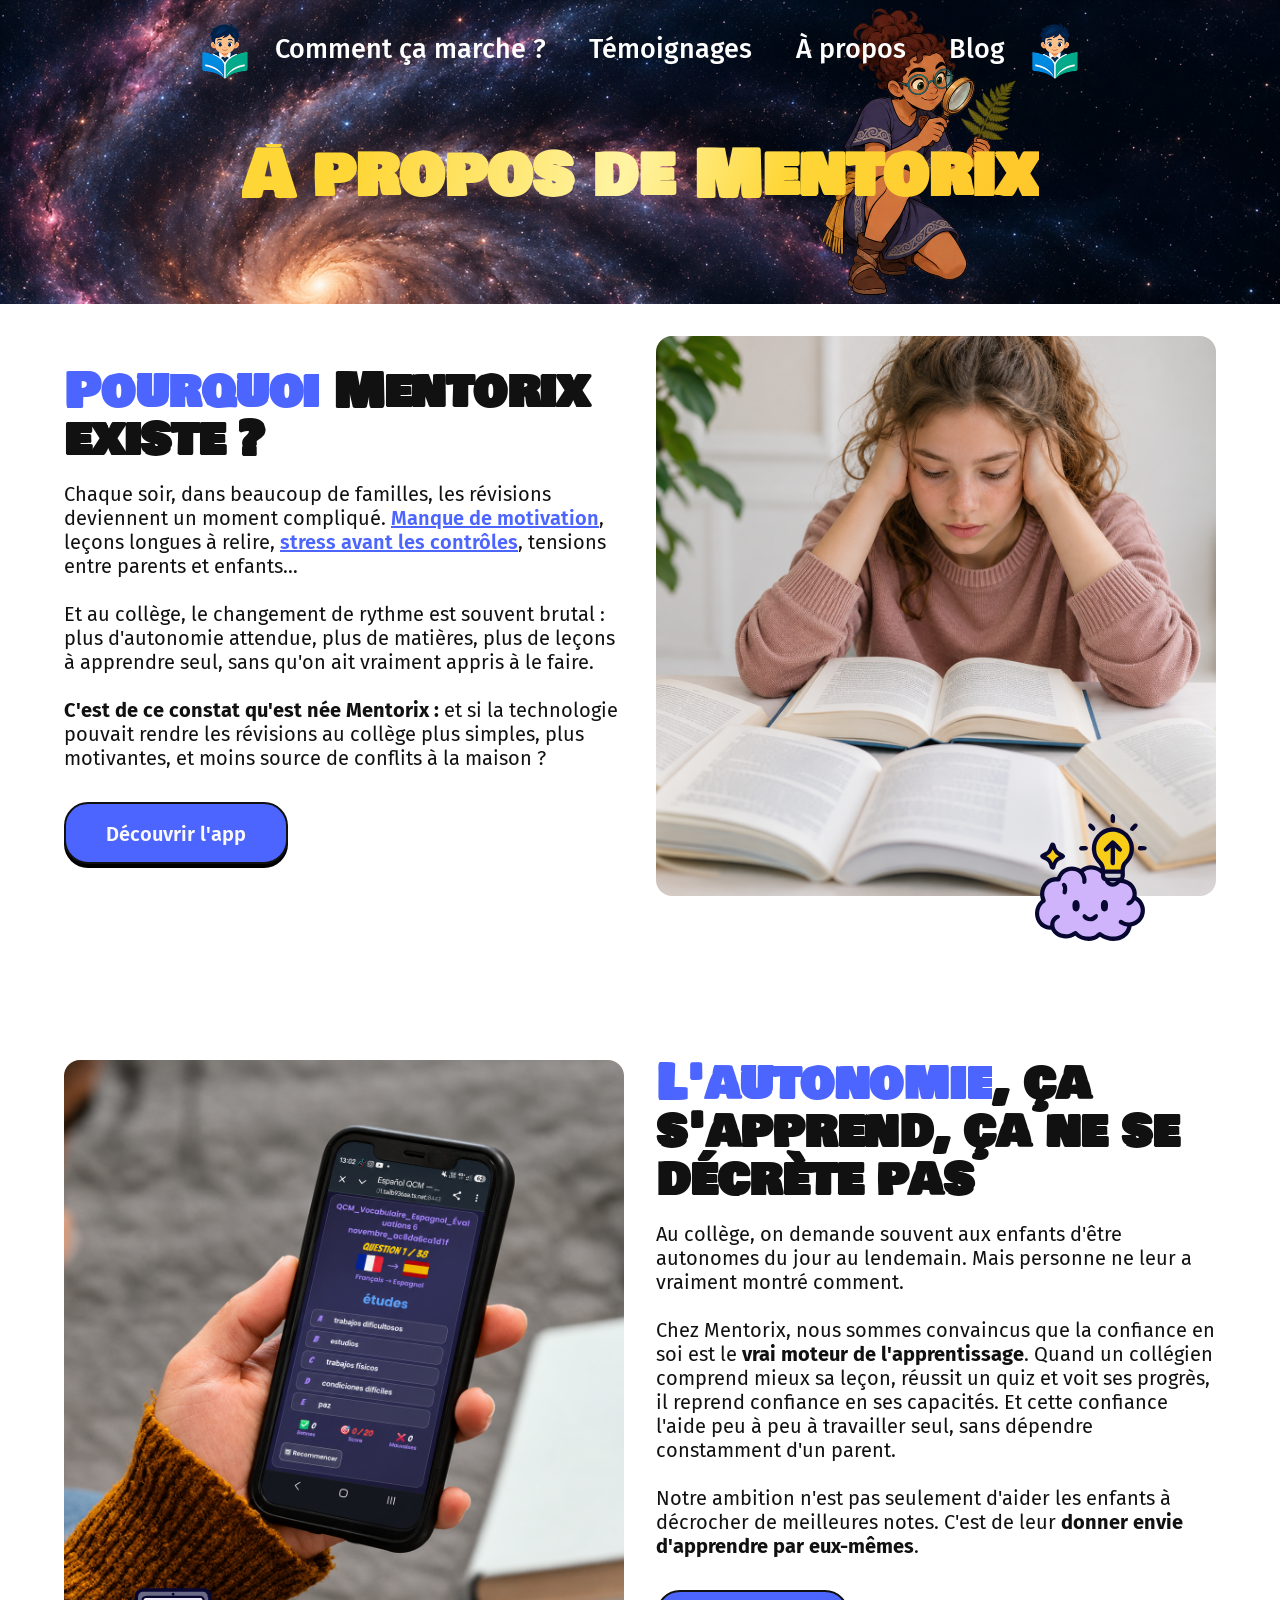
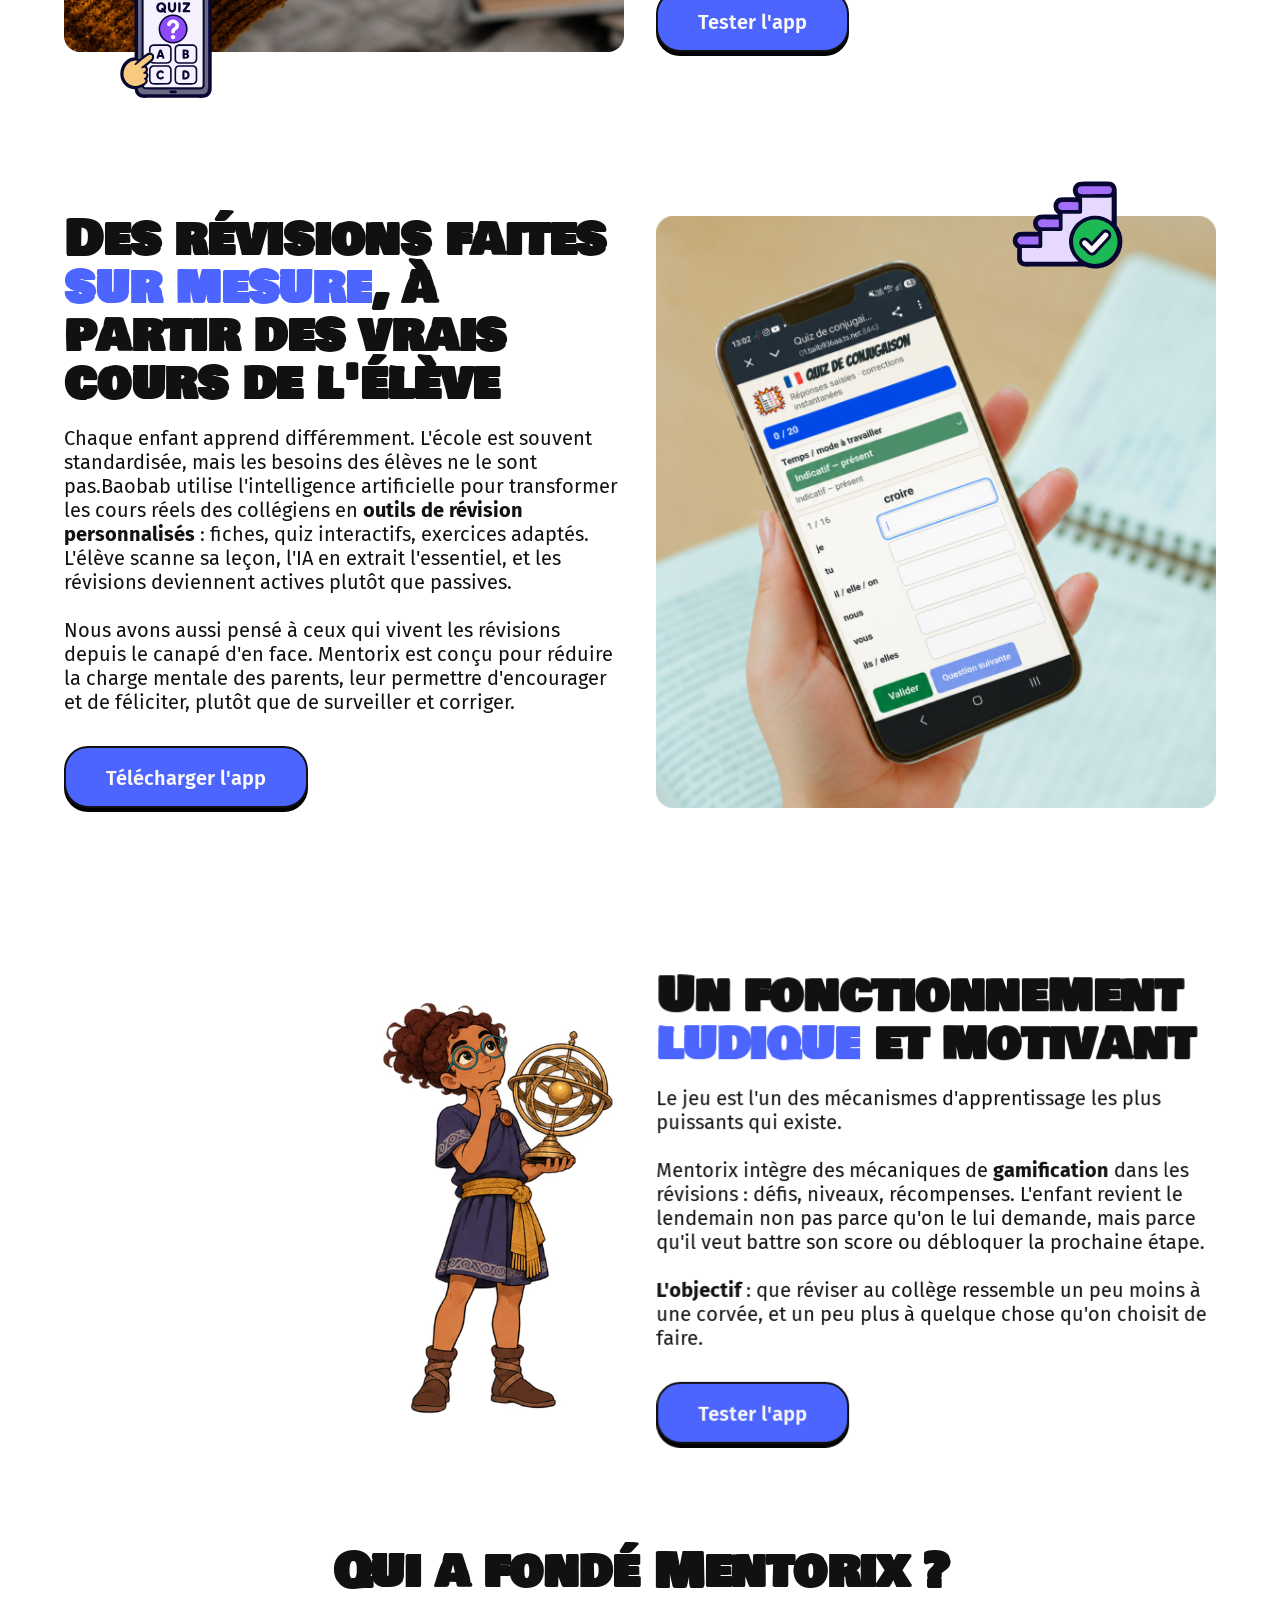
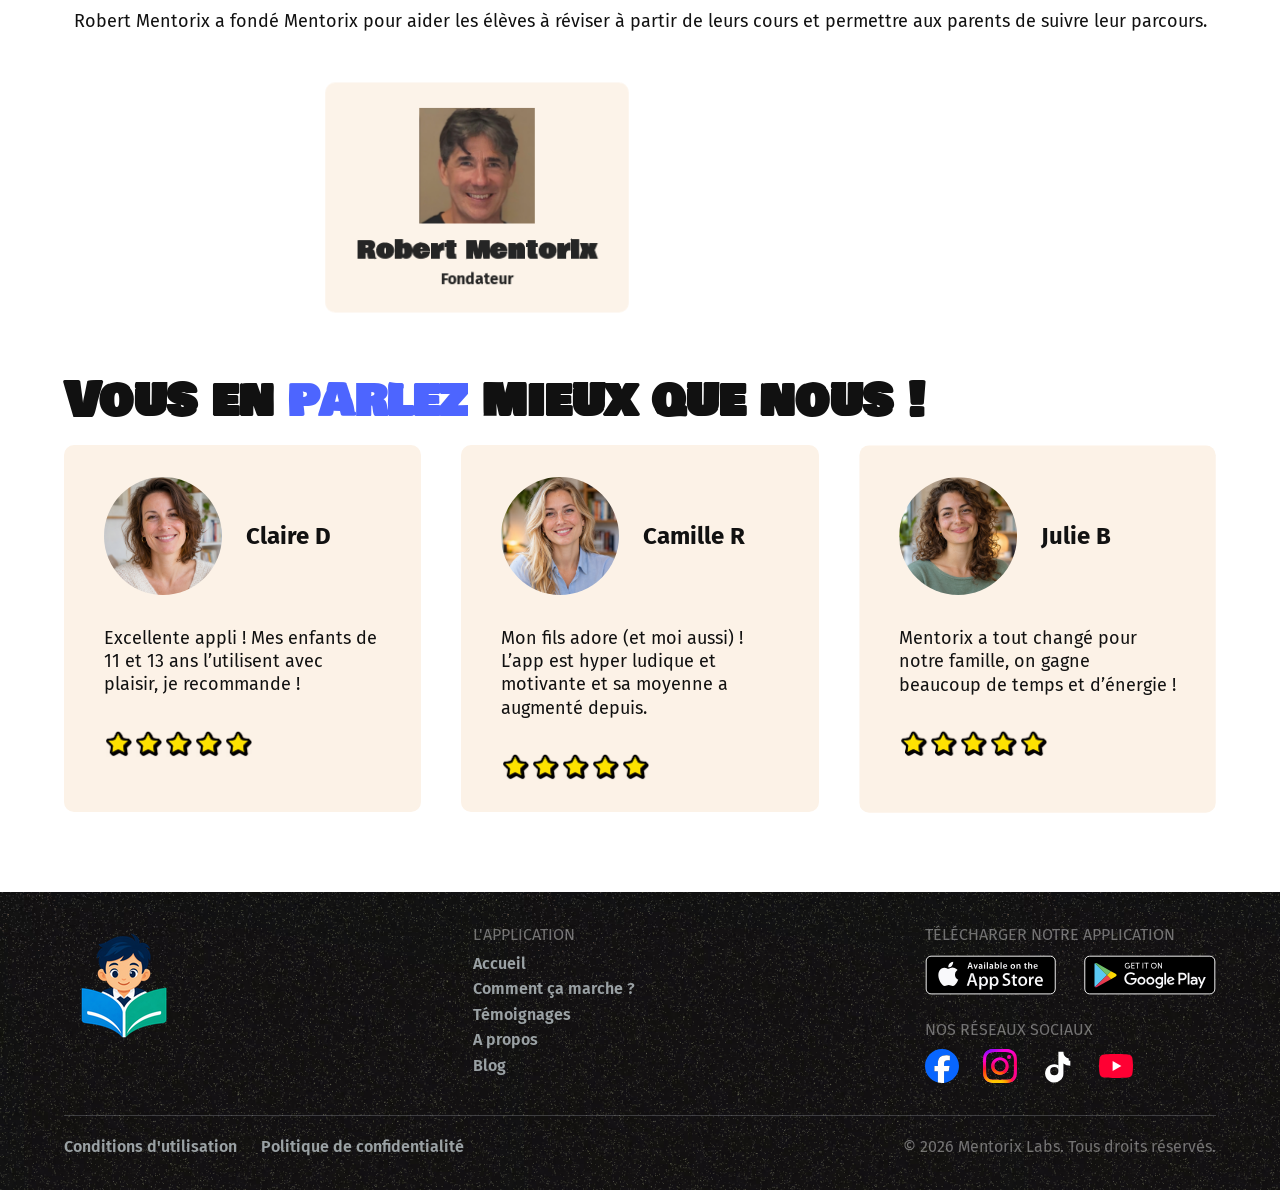
==== commit 40602aa6: "fix(site): update About and Blog visuals" ====
--- a/a-propos/index.html
+++ b/a-propos/index.html
@@ -229,7 +229,7 @@
     }
   }
 </style>
-<link href="https://www.baobab-labs.com/a-propos" hreflang="fr" rel="alternate"/><link href="https://www.baobab-labs.com/en/a-propos" hreflang="en" rel="alternate"/><link href="https://www.baobab-labs.com/pt-br/a-propos" hreflang="pt-br" rel="alternate"/><link href="https://www.baobab-labs.com/es/a-propos" hreflang="es" rel="alternate"/><style>.section_header.a-propos-header{background-image:url("/assets/savantix-astronome.avif"),url("/assets/d9be468326b5-67a47638865a233c4ecaa38b_780ece09a21b1213d54ce293927cce8d_test.avif");background-position:right top,0 0;background-repeat:no-repeat,repeat;background-size:auto 100%,500px}@media(max-width:767px){.section_header.a-propos-header{background-size:auto 72%,500px;background-position:right bottom,0 0}}</style><link href="/assets/mentorix-headers.css" rel="stylesheet"/></head><body><div class="page-wrapper"><div class="navbar_component w-nav" data-animation="default" data-collapse="medium" data-duration="400" data-easing="ease" data-easing2="ease" role="banner"><div class="navbar_container"><a class="navbar_logo-link w-nav-brand" href="/"><img alt="Mentorix" class="navbar_logo" height="100" loading="lazy" src="/assets/logo-education.png" width="100"/></a><nav class="navbar_menu w-nav-menu" role="navigation"><div class="navbar_menu-left"><a class="navbar_link w-nav-link" href="/#comment-ca-marche">Comment ça marche ?</a><a class="navbar_link navbar_menu-left w-nav-link" href="/#temoignages">Témoignages</a><a aria-current="page" class="navbar_link w-nav-link w--current" href="/a-propos">À propos</a><a class="navbar_link w-nav-link" href="/blog">Blog</a></div></nav><div class="menu-button w-nav-button"><div class="icon w-icon-nav-menu"></div></div><a class="navbar_logo-link-_mobile w-nav-brand" href="/"><img alt="Mentorix" class="navbar_logo" height="100" loading="lazy" src="/assets/logo-education.png" width="100"/></a></div></div><main class="section_header bao-background a-propos-header" id="header"><div class="padding-global"><div class="container-medium"><div class="header_component"><div class="hero_blog_page"><h1 class="h1_spe_blog">À propos de Mentorix</h1></div></div></div></div></main><section class="section_content_a_propos"><div class="padding-global padding-section-small"><div class="container-large"><div class="a-propos-wrapper"><div class="grid-a-propos"><div class="topic_content" data-w-id="c48459f5-3b7d-c2a2-1625-af2d1a4bcd31" style="opacity:0"><div class="topic_header"><h2 class="topic_heading"><span class="text-color-purple">Pourquoi</span> Mentorix existe ?</h2><p class="topic_subheading">Chaque soir, dans beaucoup de familles, les révisions deviennent un moment compliqué. <a href="/blog/motiver-collegien-devoirs">Manque de motivation</a>, leçons longues à relire, <a href="/blog/anxiete-scolaire-college">stress avant les contrôles</a>, tensions entre parents et enfants…<br/><br/>Et au collège, le changement de rythme est souvent brutal : plus d'autonomie attendue, plus de matières, plus de leçons à apprendre seul, sans qu'on ait vraiment appris à le faire.<br/><br/><strong>C'est de ce constat qu'est née Mentorix :</strong> et si la technologie pouvait rendre les révisions au collège plus simples, plus motivantes, et moins source de conflits à la maison ?</p></div><a class="button w-button" href="https://intelos-01.tailb936aa.ts.net/education/inscription" target="_blank">Découvrir l'app</a></div><img alt="Jeune fille concentrée lisant un livre avec plusieurs livres ouverts devant elle sur une table." class="image-a-propos" data-w-id="c25b3efc-b204-15a0-ab17-3e2a136ffeeb" id="w-node-c25b3efc-b204-15a0-ab17-3e2a136ffeeb-b0b29919" loading="lazy" sizes="100vw" src="/assets/eleve-livres-ia.png" style="opacity:0"/><div class="books-wrapper"><img alt="Icône stylisée d'un carnet à spirale orange avec une ligne horizontale noire." class="header_star1" height="109" loading="eager" sizes="(max-width: 479px) 100vw, 108px" src="/assets/f78d3b56dec9-6a05d871591ef33523c97b98_Icons-livre.webp" srcset="/assets/f9450bedf92c-6a05d871591ef33523c97b98_Icons-livre-p-500.webp 500w, /assets/f78d3b56dec9-6a05d871591ef33523c97b98_Icons-livre.webp 573w" width="108"/></div></div><div class="grid-a-propos"><img alt="Une personne tient un smartphone affichant un quiz sur Charlemagne avec la question et trois options de réponse en français." class="image-a-propos" data-w-id="a05f1bc9-9b41-1f14-b4c4-781a00ca47d8" loading="lazy" sizes="100vw" src="/assets/mentorix-qcm-vocabulaire-telephone.png" style="opacity:0"/><div class="letter-wrapper"><img alt="Touche de clavier d’ordinateur avec la lettre B affichée." class="header_star1" height="109" loading="eager" sizes="(max-width: 479px) 100vw, 108px" src="/assets/b84026cc10c4-6a05e0bfdb50c61c88719d3d_icone-lettre.webp" srcset="/assets/66bef5f8fd92-6a05e0bfdb50c61c88719d3d_icone-lettre-p-500.webp 500w, /assets/b84026cc10c4-6a05e0bfdb50c61c88719d3d_icone-lettre.webp 516w" width="108"/></div><div class="topic_content" data-w-id="a05f1bc9-9b41-1f14-b4c4-781a00ca47c0" style="opacity:0"><div class="topic_header"><h2 class="topic_heading"><span class="text-color-purple">L'autonomie</span>, ça s'apprend, ça ne se décrète pas</h2><p class="topic_subheading">Au collège, on demande souvent aux enfants d'être autonomes du jour au lendemain. Mais personne ne leur a vraiment montré comment.<br/><br/>Chez Mentorix, nous sommes convaincus que la confiance en soi est le <strong>vrai moteur de l'apprentissage</strong>. Quand un collégien comprend mieux sa leçon, réussit un quiz et voit ses progrès, il reprend confiance en ses capacités. Et cette confiance l'aide peu à peu à travailler seul, sans dépendre constamment d'un parent.<br/><br/>Notre ambition n'est pas seulement d'aider les enfants à décrocher de meilleures notes. C'est de leur <strong>donner envie d'apprendre par eux-mêmes</strong>.</p></div><a class="button w-button" href="https://intelos-01.tailb936aa.ts.net/education/inscription" target="_blank">Tester l'app</a></div></div><div class="grid-a-propos"><div class="topic_content" data-w-id="e1eb1d46-2512-d368-8b05-0a16ca392762" style="opacity:0"><div class="topic_header"><h2 class="topic_heading">Des révisions faites <span class="text-color-purple">sur mesure</span>, à partir des vrais cours de l'élève</h2><p class="topic_subheading">Chaque enfant apprend différemment. L'école est souvent standardisée, mais les besoins des élèves ne le sont pas.Baobab utilise l'intelligence artificielle pour transformer les cours réels des collégiens en <strong>outils de révision personnalisés</strong> : fiches, quiz interactifs, exercices adaptés. L'élève scanne sa leçon, l'IA en extrait l'essentiel, et les révisions deviennent actives plutôt que passives.<br/><br/>Nous avons aussi pensé à ceux qui vivent les révisions depuis le canapé d'en face. Mentorix est conçu pour réduire la charge mentale des parents, leur permettre d'encourager et de féliciter, plutôt que de surveiller et corriger.</p></div><a class="button w-button" href="https://intelos-01.tailb936aa.ts.net/education/inscription" target="_blank">Télécharger l'app</a></div><img alt="Main tenant un smartphone affichant une conversation interactive en français sur Charlemagne couronné empereur en l'an 800." class="image-a-propos" data-w-id="e1eb1d46-2512-d368-8b05-0a16ca39277a" id="w-node-e1eb1d46-2512-d368-8b05-0a16ca39277a-b0b29919" loading="lazy" sizes="100vw" src="/assets/mentorix-quiz-conjugaison-telephone.png" style="opacity:0"/><div class="parcours-wrapper"><img alt="Icône de parcours sinueux avec trois points violets indiquant des étapes et une flèche vers la gauche en bas." class="header_star1" height="109" loading="eager" sizes="(max-width: 479px) 100vw, 108px" src="/assets/4088f1c383f1-6a05e0e2397d8aafef6d3a6a_Icons_parcours.webp" srcset="/assets/c12a6a03d7fc-6a05e0e2397d8aafef6d3a6a_Icons_parcours-p-500.webp 500w, /assets/4088f1c383f1-6a05e0e2397d8aafef6d3a6a_Icons_parcours.webp 561w" width="108"/></div></div><div class="grid-a-propos"><img alt="Savantix observes les etoiles" width="308" height="634" class="image-a-propos" data-w-id="48e1cd99-d139-5bed-4170-47a2aa2fe763" loading="lazy" src="/assets/savantix-astronome.avif" style="height:auto;width:auto;max-height:27rem;max-width:100%;justify-self:end;opacity:0"/><div class="topic_content" data-w-id="48e1cd99-d139-5bed-4170-47a2aa2fe764" style="opacity:0"><div class="topic_header"><h2 class="topic_heading">Un fonctionnement <span class="text-color-purple">ludique</span> et motivant</h2><p class="topic_subheading">Le jeu est l'un des mécanismes d'apprentissage les plus puissants qui existe.<br/><br/>Mentorix intègre des mécaniques de <strong>gamification</strong> dans les révisions : défis, niveaux, récompenses. L'enfant revient le lendemain non pas parce qu'on le lui demande, mais parce qu'il veut battre son score ou débloquer la prochaine étape.<br/><br/><strong>L'objectif</strong> : que réviser au collège ressemble un peu moins à une corvée, et un peu plus à quelque chose qu'on choisit de faire.</p></div><a class="button w-button" href="https://intelos-01.tailb936aa.ts.net/education/inscription" target="_blank">Tester l'app</a></div></div></div></div></div></section><section class="section_who"><div class="padding-global padding-section-small"><div class="container-large"><div class="how_component"><div class="how_header" data-w-id="89c99f58-823b-7bc5-2259-7dca3923e14f" style="opacity:0"><h2 class="how_heading">Qui a fondé Mentorix ?</h2><p class="join-us_subheading">Robert Mentorix a fondé Mentorix pour aider les élèves à réviser à partir de leurs cours et permettre aux parents de suivre leur parcours.</p></div><div class="w-dyn-list"><div class="grid-fondateurs w-dyn-items" role="list"><div class="fondateurs_component w-dyn-item" data-w-id="364a09da-f95f-6df1-e99b-9966a34b0253" id="w-node-_364a09da-f95f-6df1-e99b-9966a34b0253-b0b29919" role="listitem" style="opacity:0;display:flex;flex-direction:column;align-items:center;text-align:center;width:100%;box-sizing:border-box"><img alt="Robert Mentorix" class="image_author mobile" loading="lazy" src="/assets/fondateur-photo.jpeg" style="width:auto;height:33px;align-self:center"/><div class="w-layout-vflex text_author" style="width:100%;align-items:center;text-align:center"><div class="name-author-linkedin" style="justify-content:center"><h3 class="h4-spe" style="text-align:center">Robert Mentorix</h3></div><div class="text-weight-bold">Fondateur</div></div></div></div></div></div></div></div></section><section class="section-testimonial" id="temoignages"><div class="padding-global padding-custom-testimonial"><div class="container-large"><div class="w-layout-hflex title-image"><h2 class="how_heading align-left">Vous en <span class="text-color-purple">parlez</span> mieux que nous !</h2></div><div class="testimonial_wrapper" data-gsap-trigger=""><div class="testimonial_item" data-gsap-stagger=""><div class="testimonial_item-header"><div class="testimonial_item-image-wrapper"><img alt="" class="testimonial_item-image" height="150" loading="lazy" src="/assets/avis-celine-ia.png" width="150"/></div><div class="testimonial_item-heading">Claire D</div></div><div class="testimonial_item-body"><p class="testimonial_item-text">Excellente appli ! Mes enfants de 11 et 13 ans l’utilisent avec plaisir, je recommande !</p><div class="testimonial_item-stars"><img alt="" class="testimonial_star" height="29" loading="lazy" src="/assets/5b59603c830e-67a4b853554303e1a66f1bc9_star.avif" width="29"/><img alt="" class="testimonial_star" height="29" loading="lazy" src="/assets/5b59603c830e-67a4b853554303e1a66f1bc9_star.avif" width="29"/><img alt="" class="testimonial_star" height="29" loading="lazy" src="/assets/5b59603c830e-67a4b853554303e1a66f1bc9_star.avif" width="29"/><img alt="" class="testimonial_star" height="29" loading="lazy" src="/assets/5b59603c830e-67a4b853554303e1a66f1bc9_star.avif" width="29"/><img alt="" class="testimonial_star" height="29" loading="lazy" src="/assets/5b59603c830e-67a4b853554303e1a66f1bc9_star.avif" width="29"/></div></div></div><div class="testimonial_item" data-gsap-stagger=""><div class="testimonial_item-header"><div class="testimonial_item-image-wrapper"><img alt="" class="testimonial_item-image" height="150" loading="lazy" src="/assets/avis-marine-ia.png" width="150"/></div><div class="testimonial_item-heading">Camille R</div></div><div class="testimonial_item-body"><p class="testimonial_item-text">Mon fils adore (et moi aussi) ! L’app est hyper ludique et motivante et sa moyenne a augmenté depuis.</p><div class="testimonial_item-stars"><img alt="" class="testimonial_star" height="29" loading="lazy" src="/assets/5b59603c830e-67a4b853554303e1a66f1bc9_star.avif" width="29"/><img alt="" class="testimonial_star" height="29" loading="lazy" src="/assets/5b59603c830e-67a4b853554303e1a66f1bc9_star.avif" width="29"/><img alt="" class="testimonial_star" height="29" loading="lazy" src="/assets/5b59603c830e-67a4b853554303e1a66f1bc9_star.avif" width="29"/><img alt="" class="testimonial_star" height="29" loading="lazy" src="/assets/5b59603c830e-67a4b853554303e1a66f1bc9_star.avif" width="29"/><img alt="" class="testimonial_star" height="29" loading="lazy" src="/assets/5b59603c830e-67a4b853554303e1a66f1bc9_star.avif" width="29"/></div></div></div><div class="testimonial_item" data-gsap-stagger=""><div class="testimonial_item-header"><div class="testimonial_item-image-wrapper"><img alt="" class="testimonial_item-image" height="150" loading="lazy" src="/assets/avis-sandra-ia.png" width="150"/></div><div class="testimonial_item-heading">Julie B</div></div><div class="testimonial_item-body"><p class="testimonial_item-text">Mentorix a tout changé pour notre famille, on gagne beaucoup de temps et d’énergie !</p><div class="testimonial_item-stars"><img alt="" class="testimonial_star" height="29" loading="lazy" src="/assets/5b59603c830e-67a4b853554303e1a66f1bc9_star.avif" width="29"/><img alt="" class="testimonial_star" height="29" loading="lazy" src="/assets/5b59603c830e-67a4b853554303e1a66f1bc9_star.avif" width="29"/><img alt="" class="testimonial_star" height="29" loading="lazy" src="/assets/5b59603c830e-67a4b853554303e1a66f1bc9_star.avif" width="29"/><img alt="" class="testimonial_star" height="29" loading="lazy" src="/assets/5b59603c830e-67a4b853554303e1a66f1bc9_star.avif" width="29"/><img alt="" class="testimonial_star" height="29" loading="lazy" src="/assets/5b59603c830e-67a4b853554303e1a66f1bc9_star.avif" width="29"/></div></div></div></div></div></div></section><footer class="section_footer" id="footer"><div class="padding-global padding-section-small"><div><div class="footer_component"><div class="footer_logo-wrapper"><img alt="Mentorix" class="footer_logo" height="187" loading="lazy" src="/assets/logo-education.png" width="186"/></div><div class="footer_logo-wrapper"><div class="title_content_footer"><p class="text-grey">L'APPLICATION</p><a class="footer_link" href="/">Accueil</a><a class="footer_link" href="/#comment-ca-marche">Comment ça marche ?</a><a class="footer_link" href="/#temoignages">Témoignages</a><a aria-current="page" class="footer_link w--current" href="/a-propos">A propos</a><a class="footer_link" href="/blog">Blog</a></div></div><div class="footer_logo-wrapper"><div class="title_content_footer"><p class="text-grey maj">Télécharger notre application</p><div class="header_badge-list"><a class="badge_component is-appstore w-inline-block" href="/application/" target="_blank"><img alt="Télécharger sur l'AppStore" class="badge_image footer" height="48" loading="lazy" src="/assets/5d349d54f8ef-67a479ee0c2926796b781ade_AppStore.svg" width="158"/></a><a class="badge_component is-google w-inline-block" href="/application/"><img alt="Télécharger sur Google Play" class="badge_image footer" height="48" loading="lazy" src="/assets/2090b958d4e4-67a479ee2b0e0f2855cd90e1_GooglePlay.svg" width="158"/></a></div></div><div class="title_content_footer"><p class="text-grey maj">Nos réseaux sociaux</p><div class="social-media-wrapper"><a href="http://localhost:8767/application/"><img width="34" height="34" alt="logo facebook" loading="lazy" src="/assets/facebook-brand-color.svg"/></a><a href="http://localhost:8767/application/"><img width="34" height="34" alt="logo instagram" loading="lazy" src="/assets/instagram-brand-gradient.svg"/></a><a href="http://localhost:8767/application/"><img width="34" height="34" alt="logo TikTok" loading="lazy" src="/assets/tiktok.svg"/></a><a href="http://localhost:8767/application/"><img width="34" height="34" alt="logo YouTube" loading="lazy" src="/assets/youtube-brand-color.svg"/></a></div></div></div></div><div class="line"></div><div class="footer_link-list"><div class="footer_link-list"><a class="footer_link" href="/conditions-dutilisation">Conditions d'utilisation</a><a class="footer_link" href="/politique-de-confidentialite">Politique de confidentialité</a></div><p class="text-grey">© 2026 Mentorix Labs. Tous droits réservés.</p></div></div></div><div class="flowappz-cookie-consent-hide-popup-5" flowappz-cookie-consent-container="true"><div class="flowappz-cookie-consent-popup-22 flowappz-hide-popup" flowappz-cookie-popup="true"><div class="flowappz-consent-popup-content--temp6-2"><div class="flowappz-cookie-popup-content-paragraph-38"><img alt="" class="image-4" loading="lazy" src="/assets/c1b71bd1744d-69b1819e17d07f1b0f33fee4_surface2701.png"/><p class="paragraph-71">Notre site web utilise des cookies. En continuant à naviguer, vous acceptez l’utilisation de cookies comme indiqué dans notre politique de confidentialité.</p></div><div class="flowappz-cookie-popup-btn-wrapper-19"><div class="flowappz-cookie-consent-accept-btn-container"><a class="flowappz-cookie-accept-button-36 w-button" flowappz-cookie-command="accept-all" href="#">Accepter</a></div><a class="flowappz-cookie-reject-button-32 w-button" flowappz-cookie-command="reject-all" href="#">Refuser</a><div class="flowappz-cookie-settings-close-btn-19" flowappz-cookie-command="close-cookie-popup"><svg class="svg-4" fill="none" viewbox="0 0 34 34" width="100%" xmlns="http://www.w3.org/2000/svg"><path class="path-4" clip-rule="evenodd" d="M17.7071 16.0867L22.922 10.8718L23.8059 11.7557L18.591 16.9706L23.8059 22.1855L22.922 23.0694L17.7071 17.8545L12.4922 23.0694L11.6083 22.1855L16.8232 16.9706L11.6083 11.7557L12.4922 10.8718L17.7071 16.0867Z" fill="currentColor" fill-rule="evenodd"></path></svg></div></div><div class="flowappz-cookie-consent-code w-embed"><style>
+<link href="https://www.baobab-labs.com/a-propos" hreflang="fr" rel="alternate"/><link href="https://www.baobab-labs.com/en/a-propos" hreflang="en" rel="alternate"/><link href="https://www.baobab-labs.com/pt-br/a-propos" hreflang="pt-br" rel="alternate"/><link href="https://www.baobab-labs.com/es/a-propos" hreflang="es" rel="alternate"/><style>.section_header.a-propos-header{background-image:url("/assets/savantix-astronome.avif"),url("/assets/d9be468326b5-67a47638865a233c4ecaa38b_780ece09a21b1213d54ce293927cce8d_test.avif");background-position:right top,0 0;background-repeat:no-repeat,repeat;background-size:auto 100%,500px}@media(max-width:767px){.section_header.a-propos-header{background-size:auto 72%,500px;background-position:right bottom,0 0}}</style><link href="/assets/mentorix-headers.css" rel="stylesheet"/></head><body><div class="page-wrapper"><div class="navbar_component w-nav" data-animation="default" data-collapse="medium" data-duration="400" data-easing="ease" data-easing2="ease" role="banner"><div class="navbar_container"><a class="navbar_logo-link w-nav-brand" href="/"><img alt="Mentorix" class="navbar_logo" height="100" loading="lazy" src="/assets/logo-education.png" width="100"/></a><nav class="navbar_menu w-nav-menu" role="navigation"><div class="navbar_menu-left"><a class="navbar_link w-nav-link" href="/#comment-ca-marche">Comment ça marche ?</a><a class="navbar_link navbar_menu-left w-nav-link" href="/#temoignages">Témoignages</a><a aria-current="page" class="navbar_link w-nav-link w--current" href="/a-propos">À propos</a><a class="navbar_link w-nav-link" href="/blog">Blog</a></div></nav><div class="menu-button w-nav-button"><div class="icon w-icon-nav-menu"></div></div><a class="navbar_logo-link-_mobile w-nav-brand" href="/"><img alt="Mentorix" class="navbar_logo" height="100" loading="lazy" src="/assets/logo-education.png" width="100"/></a></div></div><main class="section_header bao-background a-propos-header" id="header"><div class="padding-global"><div class="container-medium"><div class="header_component"><div class="hero_blog_page"><h1 class="h1_spe_blog">À propos de Mentorix</h1></div></div></div></div></main><section class="section_content_a_propos"><div class="padding-global padding-section-small"><div class="container-large"><div class="a-propos-wrapper"><div class="grid-a-propos"><div class="topic_content" data-w-id="c48459f5-3b7d-c2a2-1625-af2d1a4bcd31" style="opacity:0"><div class="topic_header"><h2 class="topic_heading"><span class="text-color-purple">Pourquoi</span> Mentorix existe ?</h2><p class="topic_subheading">Chaque soir, dans beaucoup de familles, les révisions deviennent un moment compliqué. <a href="/blog/motiver-collegien-devoirs">Manque de motivation</a>, leçons longues à relire, <a href="/blog/anxiete-scolaire-college">stress avant les contrôles</a>, tensions entre parents et enfants…<br/><br/>Et au collège, le changement de rythme est souvent brutal : plus d'autonomie attendue, plus de matières, plus de leçons à apprendre seul, sans qu'on ait vraiment appris à le faire.<br/><br/><strong>C'est de ce constat qu'est née Mentorix :</strong> et si la technologie pouvait rendre les révisions au collège plus simples, plus motivantes, et moins source de conflits à la maison ?</p></div><a class="button w-button" href="https://intelos-01.tailb936aa.ts.net/education/inscription" target="_blank">Découvrir l'app</a></div><img alt="Jeune fille concentrée lisant un livre avec plusieurs livres ouverts devant elle sur une table." class="image-a-propos" data-w-id="c25b3efc-b204-15a0-ab17-3e2a136ffeeb" id="w-node-c25b3efc-b204-15a0-ab17-3e2a136ffeeb-b0b29919" loading="lazy" sizes="100vw" src="/assets/eleve-livres-ia.png" style="opacity:0"/><div class="books-wrapper"><img alt="Icône d’apprentissage pour une élève qui étudie." class="header_star1" height="109" loading="eager" sizes="(max-width: 479px) 100vw, 108px" src="/assets/b4f1c3d0d89c-6a01a0f6db60a2b242d414ca_apprendre.svg" width="97"/></div></div><div class="grid-a-propos"><img alt="Une personne tient un smartphone affichant un quiz sur Charlemagne avec la question et trois options de réponse en français." class="image-a-propos" data-w-id="a05f1bc9-9b41-1f14-b4c4-781a00ca47d8" loading="lazy" sizes="100vw" src="/assets/mentorix-qcm-vocabulaire-telephone.png" style="opacity:0"/><div class="letter-wrapper"><img alt="Icône de quiz avec questions et réponses." class="header_star1" height="109" loading="eager" sizes="(max-width: 479px) 100vw, 108px" src="/assets/1a4df073a435-6a0192aa0d86143ad6338e1c_Quiz.svg" width="108"/></div><div class="topic_content" data-w-id="a05f1bc9-9b41-1f14-b4c4-781a00ca47c0" style="opacity:0"><div class="topic_header"><h2 class="topic_heading"><span class="text-color-purple">L'autonomie</span>, ça s'apprend, ça ne se décrète pas</h2><p class="topic_subheading">Au collège, on demande souvent aux enfants d'être autonomes du jour au lendemain. Mais personne ne leur a vraiment montré comment.<br/><br/>Chez Mentorix, nous sommes convaincus que la confiance en soi est le <strong>vrai moteur de l'apprentissage</strong>. Quand un collégien comprend mieux sa leçon, réussit un quiz et voit ses progrès, il reprend confiance en ses capacités. Et cette confiance l'aide peu à peu à travailler seul, sans dépendre constamment d'un parent.<br/><br/>Notre ambition n'est pas seulement d'aider les enfants à décrocher de meilleures notes. C'est de leur <strong>donner envie d'apprendre par eux-mêmes</strong>.</p></div><a class="button w-button" href="https://intelos-01.tailb936aa.ts.net/education/inscription" target="_blank">Tester l'app</a></div></div><div class="grid-a-propos"><div class="topic_content" data-w-id="e1eb1d46-2512-d368-8b05-0a16ca392762" style="opacity:0"><div class="topic_header"><h2 class="topic_heading">Des révisions faites <span class="text-color-purple">sur mesure</span>, à partir des vrais cours de l'élève</h2><p class="topic_subheading">Chaque enfant apprend différemment. L'école est souvent standardisée, mais les besoins des élèves ne le sont pas.Baobab utilise l'intelligence artificielle pour transformer les cours réels des collégiens en <strong>outils de révision personnalisés</strong> : fiches, quiz interactifs, exercices adaptés. L'élève scanne sa leçon, l'IA en extrait l'essentiel, et les révisions deviennent actives plutôt que passives.<br/><br/>Nous avons aussi pensé à ceux qui vivent les révisions depuis le canapé d'en face. Mentorix est conçu pour réduire la charge mentale des parents, leur permettre d'encourager et de féliciter, plutôt que de surveiller et corriger.</p></div><a class="button w-button" href="https://intelos-01.tailb936aa.ts.net/education/inscription" target="_blank">Télécharger l'app</a></div><img alt="Main tenant un smartphone affichant une conversation interactive en français sur Charlemagne couronné empereur en l'an 800." class="image-a-propos" data-w-id="e1eb1d46-2512-d368-8b05-0a16ca39277a" id="w-node-e1eb1d46-2512-d368-8b05-0a16ca39277a-b0b29919" loading="lazy" sizes="100vw" src="/assets/mentorix-quiz-conjugaison-telephone.png" style="opacity:0"/><div class="parcours-wrapper"><img alt="Icône de progression et de réussite dans un quiz." class="header_star1" height="109" loading="eager" sizes="(max-width: 479px) 100vw, 108px" src="/assets/0b8272aea3fe-6a0192c42cb0c8572ad6ddc3_Progression.svg" width="108"/></div></div><div class="grid-a-propos"><img alt="Savantix observes les etoiles" width="308" height="634" class="image-a-propos" data-w-id="48e1cd99-d139-5bed-4170-47a2aa2fe763" loading="lazy" src="/assets/savantix-astronome.avif" style="height:auto;width:auto;max-height:27rem;max-width:100%;justify-self:end;opacity:0"/><div class="topic_content" data-w-id="48e1cd99-d139-5bed-4170-47a2aa2fe764" style="opacity:0"><div class="topic_header"><h2 class="topic_heading">Un fonctionnement <span class="text-color-purple">ludique</span> et motivant</h2><p class="topic_subheading">Le jeu est l'un des mécanismes d'apprentissage les plus puissants qui existe.<br/><br/>Mentorix intègre des mécaniques de <strong>gamification</strong> dans les révisions : défis, niveaux, récompenses. L'enfant revient le lendemain non pas parce qu'on le lui demande, mais parce qu'il veut battre son score ou débloquer la prochaine étape.<br/><br/><strong>L'objectif</strong> : que réviser au collège ressemble un peu moins à une corvée, et un peu plus à quelque chose qu'on choisit de faire.</p></div><a class="button w-button" href="https://intelos-01.tailb936aa.ts.net/education/inscription" target="_blank">Tester l'app</a></div></div></div></div></div></section><section class="section_who"><div class="padding-global padding-section-small"><div class="container-large"><div class="how_component"><div class="how_header" data-w-id="89c99f58-823b-7bc5-2259-7dca3923e14f" style="opacity:0"><h2 class="how_heading">Qui a fondé Mentorix ?</h2><p class="join-us_subheading">Robert Mentorix a fondé Mentorix pour aider les élèves à réviser à partir de leurs cours et permettre aux parents de suivre leur parcours.</p></div><div class="w-dyn-list"><div class="grid-fondateurs w-dyn-items" role="list"><div class="fondateurs_component w-dyn-item" data-w-id="364a09da-f95f-6df1-e99b-9966a34b0253" id="w-node-_364a09da-f95f-6df1-e99b-9966a34b0253-b0b29919" role="listitem" style="opacity:0;display:flex;flex-direction:column;align-items:center;text-align:center;width:100%;box-sizing:border-box"><img alt="Robert Mentorix" class="image_author mobile" loading="lazy" src="/assets/fondateur-photo.jpeg" style="width:auto;height:33px;align-self:center"/><div class="w-layout-vflex text_author" style="width:100%;align-items:center;text-align:center"><div class="name-author-linkedin" style="justify-content:center"><h3 class="h4-spe" style="text-align:center">Robert Mentorix</h3></div><div class="text-weight-bold">Fondateur</div></div></div></div></div></div></div></div></section><section class="section-testimonial" id="temoignages"><div class="padding-global padding-custom-testimonial"><div class="container-large"><div class="w-layout-hflex title-image"><h2 class="how_heading align-left">Vous en <span class="text-color-purple">parlez</span> mieux que nous !</h2></div><div class="testimonial_wrapper" data-gsap-trigger=""><div class="testimonial_item" data-gsap-stagger=""><div class="testimonial_item-header"><div class="testimonial_item-image-wrapper"><img alt="" class="testimonial_item-image" height="150" loading="lazy" src="/assets/avis-celine-ia.png" width="150"/></div><div class="testimonial_item-heading">Claire D</div></div><div class="testimonial_item-body"><p class="testimonial_item-text">Excellente appli ! Mes enfants de 11 et 13 ans l’utilisent avec plaisir, je recommande !</p><div class="testimonial_item-stars"><img alt="" class="testimonial_star" height="29" loading="lazy" src="/assets/5b59603c830e-67a4b853554303e1a66f1bc9_star.avif" width="29"/><img alt="" class="testimonial_star" height="29" loading="lazy" src="/assets/5b59603c830e-67a4b853554303e1a66f1bc9_star.avif" width="29"/><img alt="" class="testimonial_star" height="29" loading="lazy" src="/assets/5b59603c830e-67a4b853554303e1a66f1bc9_star.avif" width="29"/><img alt="" class="testimonial_star" height="29" loading="lazy" src="/assets/5b59603c830e-67a4b853554303e1a66f1bc9_star.avif" width="29"/><img alt="" class="testimonial_star" height="29" loading="lazy" src="/assets/5b59603c830e-67a4b853554303e1a66f1bc9_star.avif" width="29"/></div></div></div><div class="testimonial_item" data-gsap-stagger=""><div class="testimonial_item-header"><div class="testimonial_item-image-wrapper"><img alt="" class="testimonial_item-image" height="150" loading="lazy" src="/assets/avis-marine-ia.png" width="150"/></div><div class="testimonial_item-heading">Camille R</div></div><div class="testimonial_item-body"><p class="testimonial_item-text">Mon fils adore (et moi aussi) ! L’app est hyper ludique et motivante et sa moyenne a augmenté depuis.</p><div class="testimonial_item-stars"><img alt="" class="testimonial_star" height="29" loading="lazy" src="/assets/5b59603c830e-67a4b853554303e1a66f1bc9_star.avif" width="29"/><img alt="" class="testimonial_star" height="29" loading="lazy" src="/assets/5b59603c830e-67a4b853554303e1a66f1bc9_star.avif" width="29"/><img alt="" class="testimonial_star" height="29" loading="lazy" src="/assets/5b59603c830e-67a4b853554303e1a66f1bc9_star.avif" width="29"/><img alt="" class="testimonial_star" height="29" loading="lazy" src="/assets/5b59603c830e-67a4b853554303e1a66f1bc9_star.avif" width="29"/><img alt="" class="testimonial_star" height="29" loading="lazy" src="/assets/5b59603c830e-67a4b853554303e1a66f1bc9_star.avif" width="29"/></div></div></div><div class="testimonial_item" data-gsap-stagger=""><div class="testimonial_item-header"><div class="testimonial_item-image-wrapper"><img alt="" class="testimonial_item-image" height="150" loading="lazy" src="/assets/avis-sandra-ia.png" width="150"/></div><div class="testimonial_item-heading">Julie B</div></div><div class="testimonial_item-body"><p class="testimonial_item-text">Mentorix a tout changé pour notre famille, on gagne beaucoup de temps et d’énergie !</p><div class="testimonial_item-stars"><img alt="" class="testimonial_star" height="29" loading="lazy" src="/assets/5b59603c830e-67a4b853554303e1a66f1bc9_star.avif" width="29"/><img alt="" class="testimonial_star" height="29" loading="lazy" src="/assets/5b59603c830e-67a4b853554303e1a66f1bc9_star.avif" width="29"/><img alt="" class="testimonial_star" height="29" loading="lazy" src="/assets/5b59603c830e-67a4b853554303e1a66f1bc9_star.avif" width="29"/><img alt="" class="testimonial_star" height="29" loading="lazy" src="/assets/5b59603c830e-67a4b853554303e1a66f1bc9_star.avif" width="29"/><img alt="" class="testimonial_star" height="29" loading="lazy" src="/assets/5b59603c830e-67a4b853554303e1a66f1bc9_star.avif" width="29"/></div></div></div></div></div></div></section><footer class="section_footer" id="footer"><div class="padding-global padding-section-small"><div><div class="footer_component"><div class="footer_logo-wrapper"><img alt="Mentorix" class="footer_logo" height="187" loading="lazy" src="/assets/logo-education.png" width="186"/></div><div class="footer_logo-wrapper"><div class="title_content_footer"><p class="text-grey">L'APPLICATION</p><a class="footer_link" href="/">Accueil</a><a class="footer_link" href="/#comment-ca-marche">Comment ça marche ?</a><a class="footer_link" href="/#temoignages">Témoignages</a><a aria-current="page" class="footer_link w--current" href="/a-propos">A propos</a><a class="footer_link" href="/blog">Blog</a></div></div><div class="footer_logo-wrapper"><div class="title_content_footer"><p class="text-grey maj">Télécharger notre application</p><div class="header_badge-list"><a class="badge_component is-appstore w-inline-block" href="/application/" target="_blank"><img alt="Télécharger sur l'AppStore" class="badge_image footer" height="48" loading="lazy" src="/assets/5d349d54f8ef-67a479ee0c2926796b781ade_AppStore.svg" width="158"/></a><a class="badge_component is-google w-inline-block" href="/application/"><img alt="Télécharger sur Google Play" class="badge_image footer" height="48" loading="lazy" src="/assets/2090b958d4e4-67a479ee2b0e0f2855cd90e1_GooglePlay.svg" width="158"/></a></div></div><div class="title_content_footer"><p class="text-grey maj">Nos réseaux sociaux</p><div class="social-media-wrapper"><a href="http://localhost:8767/application/"><img width="34" height="34" alt="logo facebook" loading="lazy" src="/assets/facebook-brand-color.svg"/></a><a href="http://localhost:8767/application/"><img width="34" height="34" alt="logo instagram" loading="lazy" src="/assets/instagram-brand-gradient.svg"/></a><a href="http://localhost:8767/application/"><img width="34" height="34" alt="logo TikTok" loading="lazy" src="/assets/tiktok.svg"/></a><a href="http://localhost:8767/application/"><img width="34" height="34" alt="logo YouTube" loading="lazy" src="/assets/youtube-brand-color.svg"/></a></div></div></div></div><div class="line"></div><div class="footer_link-list"><div class="footer_link-list"><a class="footer_link" href="/conditions-dutilisation">Conditions d'utilisation</a><a class="footer_link" href="/politique-de-confidentialite">Politique de confidentialité</a></div><p class="text-grey">© 2026 Mentorix Labs. Tous droits réservés.</p></div></div></div><div class="flowappz-cookie-consent-hide-popup-5" flowappz-cookie-consent-container="true"><div class="flowappz-cookie-consent-popup-22 flowappz-hide-popup" flowappz-cookie-popup="true"><div class="flowappz-consent-popup-content--temp6-2"><div class="flowappz-cookie-popup-content-paragraph-38"><img alt="" class="image-4" loading="lazy" src="/assets/c1b71bd1744d-69b1819e17d07f1b0f33fee4_surface2701.png"/><p class="paragraph-71">Notre site web utilise des cookies. En continuant à naviguer, vous acceptez l’utilisation de cookies comme indiqué dans notre politique de confidentialité.</p></div><div class="flowappz-cookie-popup-btn-wrapper-19"><div class="flowappz-cookie-consent-accept-btn-container"><a class="flowappz-cookie-accept-button-36 w-button" flowappz-cookie-command="accept-all" href="#">Accepter</a></div><a class="flowappz-cookie-reject-button-32 w-button" flowappz-cookie-command="reject-all" href="#">Refuser</a><div class="flowappz-cookie-settings-close-btn-19" flowappz-cookie-command="close-cookie-popup"><svg class="svg-4" fill="none" viewbox="0 0 34 34" width="100%" xmlns="http://www.w3.org/2000/svg"><path class="path-4" clip-rule="evenodd" d="M17.7071 16.0867L22.922 10.8718L23.8059 11.7557L18.591 16.9706L23.8059 22.1855L22.922 23.0694L17.7071 17.8545L12.4922 23.0694L11.6083 22.1855L16.8232 16.9706L11.6083 11.7557L12.4922 10.8718L17.7071 16.0867Z" fill="currentColor" fill-rule="evenodd"></path></svg></div></div><div class="flowappz-cookie-consent-code w-embed"><style>
 
 /* This will hide elements with .your-body-class if .wf-doc is not on the <html> element */
 html:not(.wf-doc) .flowappz-hide-popup {
--- a/assets/mentorix-headers.css
+++ b/assets/mentorix-headers.css
@@ -129,8 +129,16 @@
 
 html[data-wf-page="69fb177479be3927b5cbaf98"] #header.a-propos-header,
 html[data-wf-page="6a05c0a60cd3d7ceb0b29919"] #header.a-propos-header {
-  background: url("/assets/savantix-astronome.avif") calc(100% - 5rem) top / auto 100% no-repeat,
+  background: url("/assets/savantix-astronome.avif") calc(100% - 16rem) top / auto 100% no-repeat,
     #080b1a url("/assets/voie-lactee-fond2.png") center / cover no-repeat;
+}
+
+html[data-wf-page="69fb177479be3927b5cbaf98"] #header.a-propos-header {
+  background-image: url("/assets/savantix-pedagogue.avif"), url("/assets/voie-lactee-fond2.png");
+}
+
+html[data-wf-page="6a05c0a60cd3d7ceb0b29919"] #header.a-propos-header {
+  background-image: url("/assets/savantix-naturaliste.avif"), url("/assets/voie-lactee-fond2.png");
 }
 
 html[data-wf-page="67a1f0b350a84c443de5e027"] #header.a-propos-header-home .header_heading,
@@ -177,6 +185,6 @@
   html[data-wf-page="69fb177479be3927b5cbaf98"] #header.a-propos-header,
   html[data-wf-page="6a05c0a60cd3d7ceb0b29919"] #header.a-propos-header {
     background-size: auto 72%, cover;
-    background-position: calc(100% - 2rem) bottom, center;
+    background-position: calc(100% - 16rem) bottom, center;
   }
 }
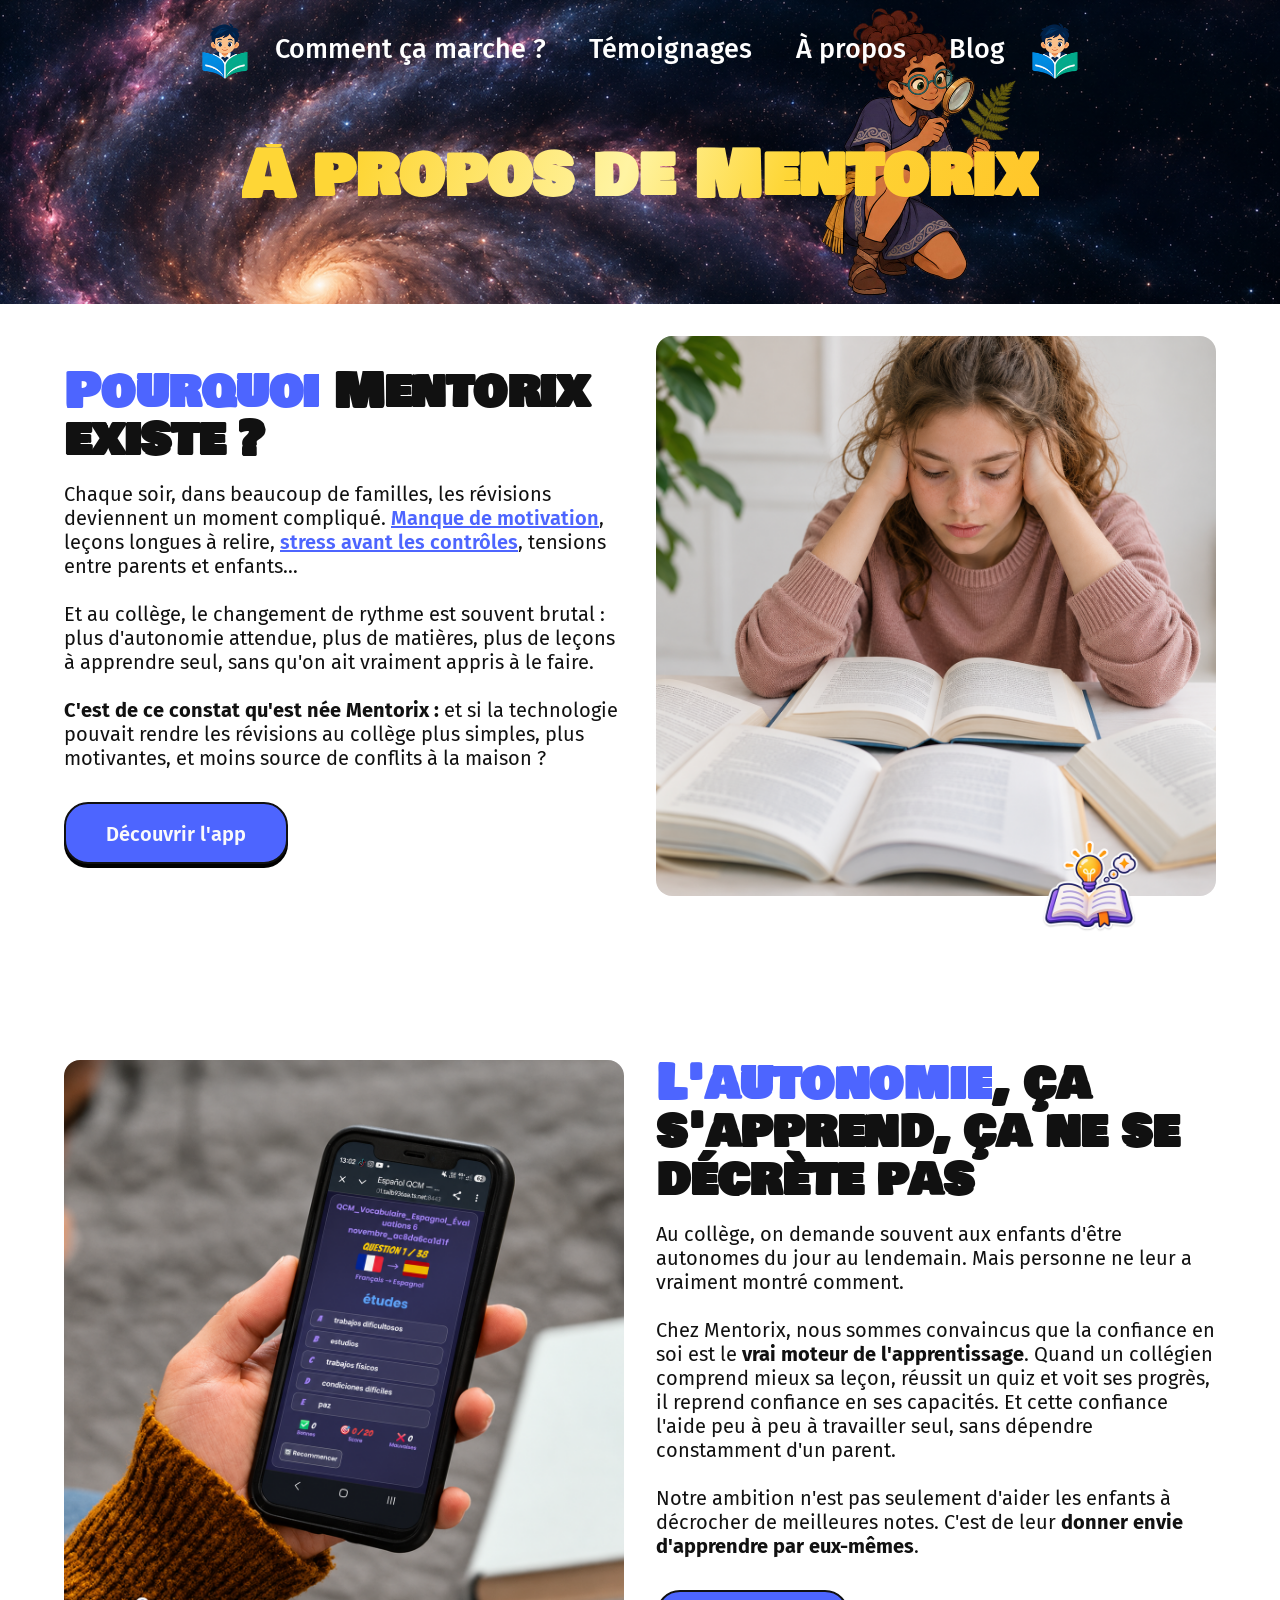
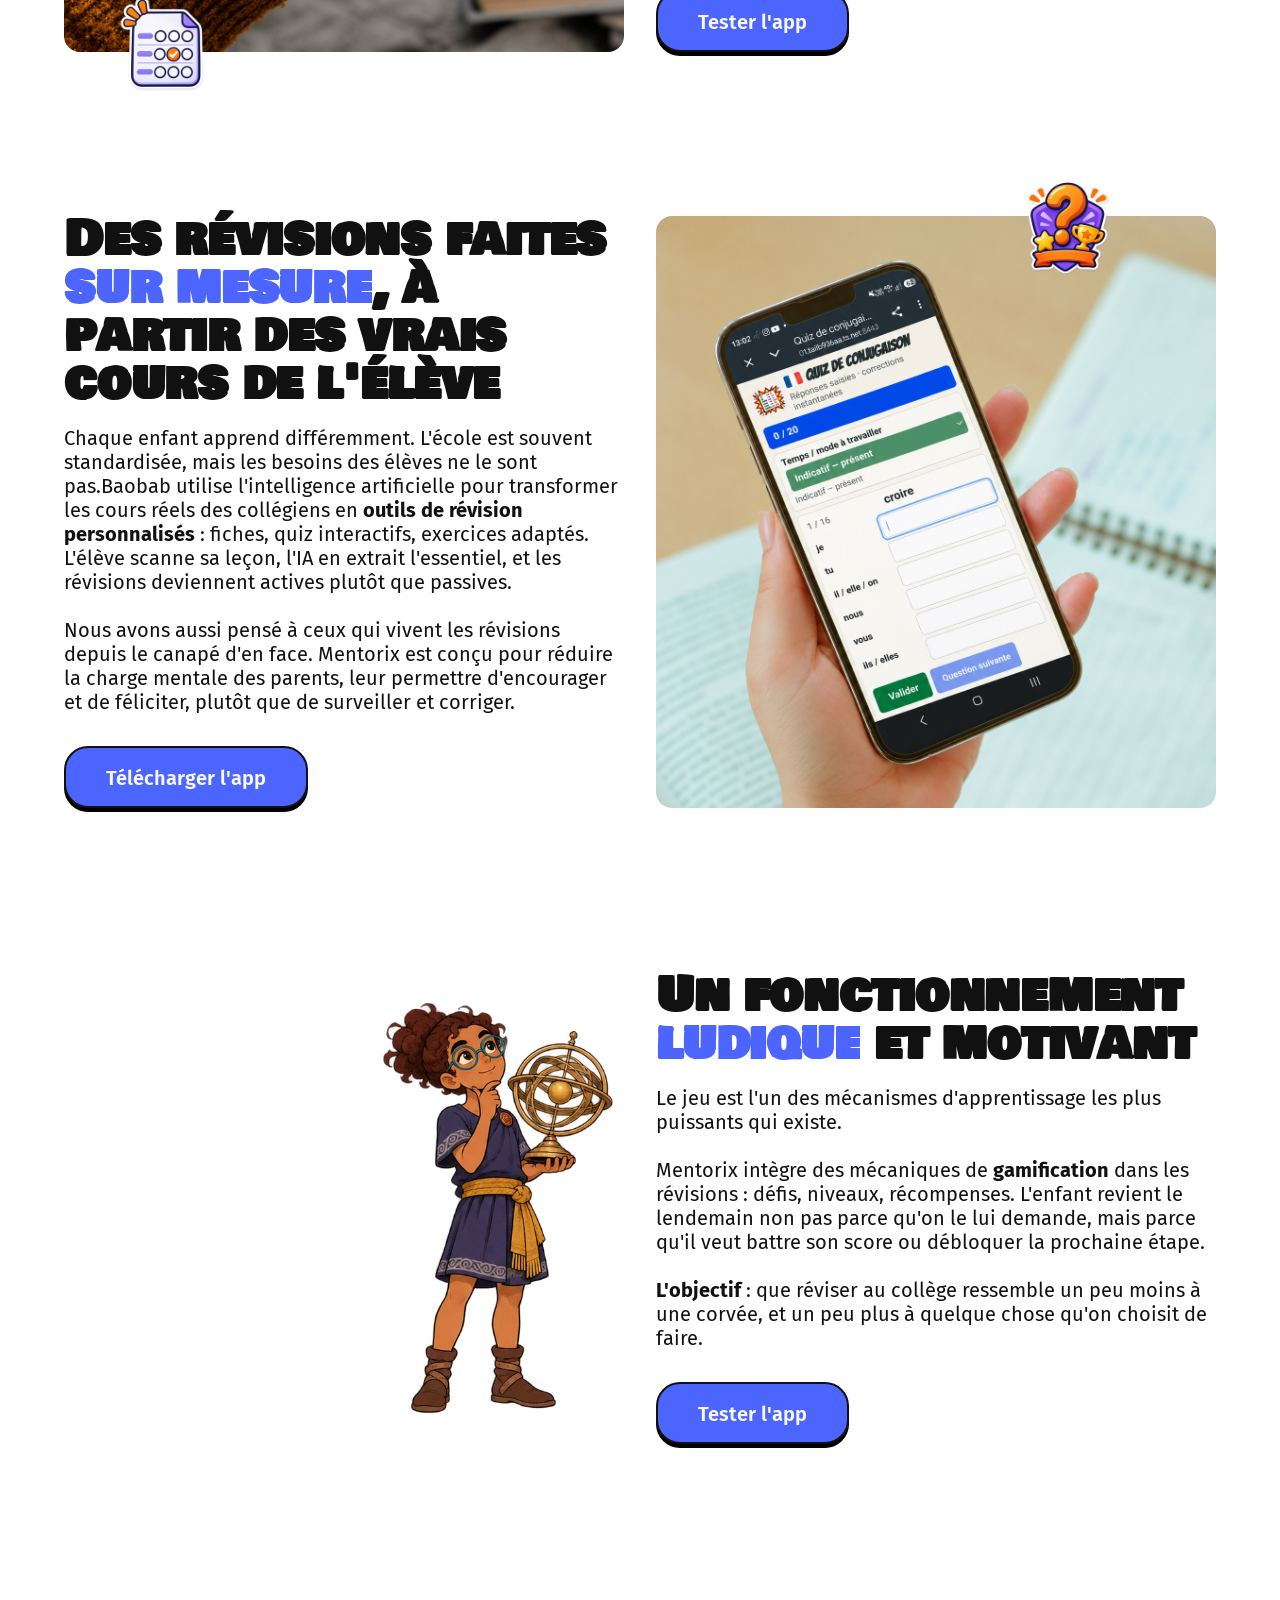
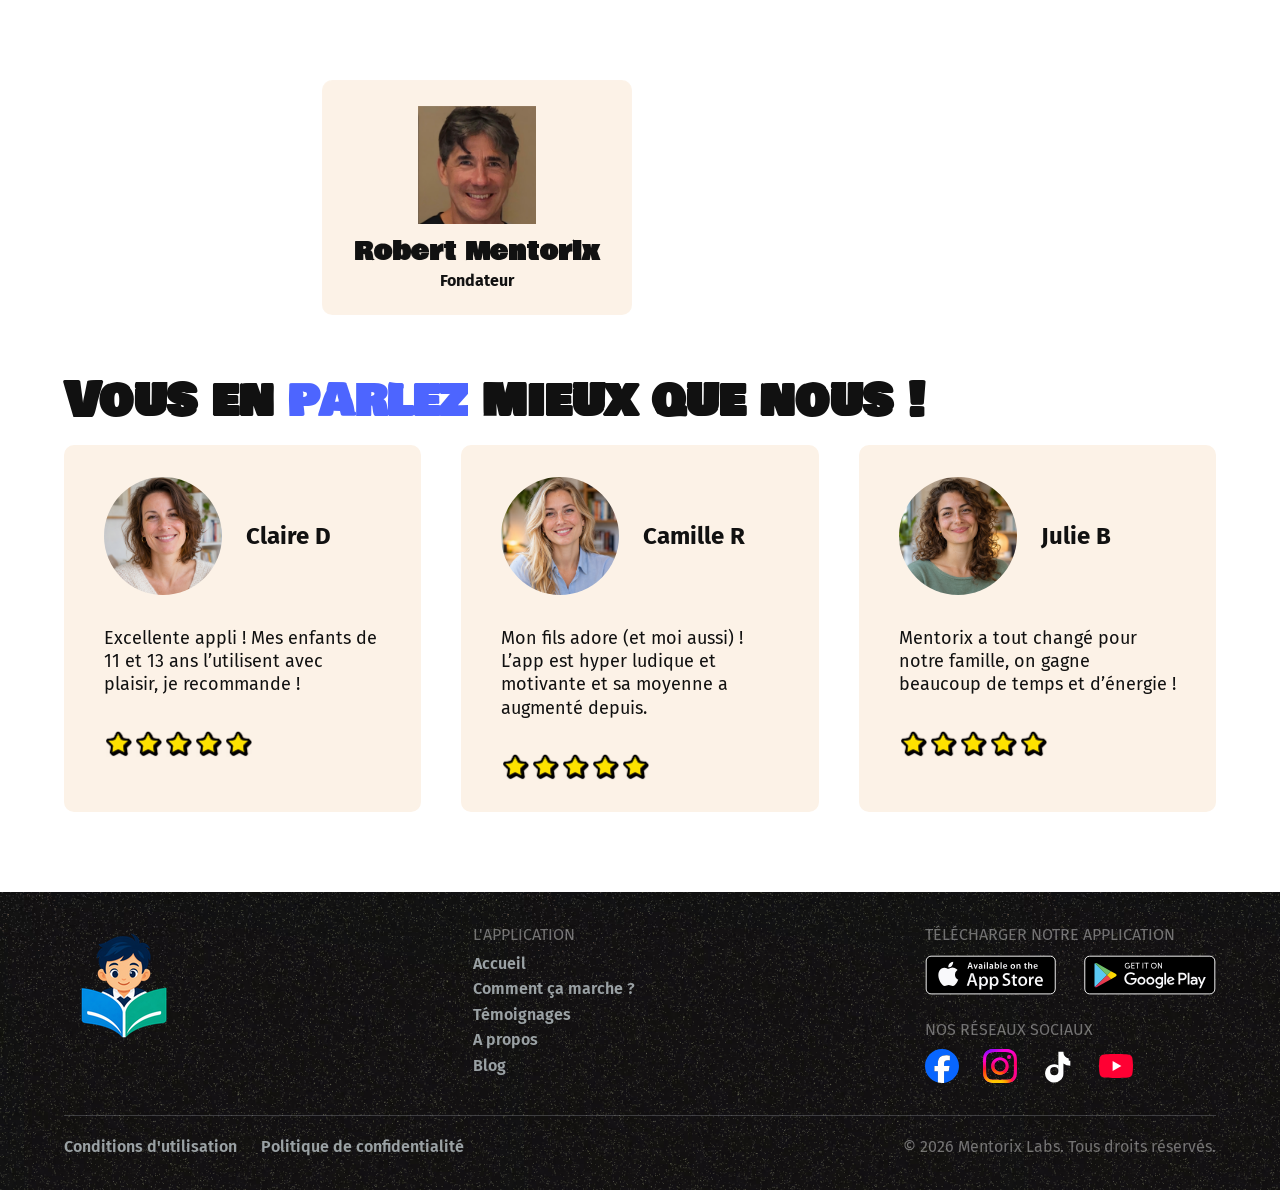
==== commit 8aca3065: "fix(site): restore blog images and update about icons" ====
--- a/a-propos/index.html
+++ b/a-propos/index.html
@@ -229,7 +229,7 @@
     }
   }
 </style>
-<link href="https://www.baobab-labs.com/a-propos" hreflang="fr" rel="alternate"/><link href="https://www.baobab-labs.com/en/a-propos" hreflang="en" rel="alternate"/><link href="https://www.baobab-labs.com/pt-br/a-propos" hreflang="pt-br" rel="alternate"/><link href="https://www.baobab-labs.com/es/a-propos" hreflang="es" rel="alternate"/><style>.section_header.a-propos-header{background-image:url("/assets/savantix-astronome.avif"),url("/assets/d9be468326b5-67a47638865a233c4ecaa38b_780ece09a21b1213d54ce293927cce8d_test.avif");background-position:right top,0 0;background-repeat:no-repeat,repeat;background-size:auto 100%,500px}@media(max-width:767px){.section_header.a-propos-header{background-size:auto 72%,500px;background-position:right bottom,0 0}}</style><link href="/assets/mentorix-headers.css" rel="stylesheet"/></head><body><div class="page-wrapper"><div class="navbar_component w-nav" data-animation="default" data-collapse="medium" data-duration="400" data-easing="ease" data-easing2="ease" role="banner"><div class="navbar_container"><a class="navbar_logo-link w-nav-brand" href="/"><img alt="Mentorix" class="navbar_logo" height="100" loading="lazy" src="/assets/logo-education.png" width="100"/></a><nav class="navbar_menu w-nav-menu" role="navigation"><div class="navbar_menu-left"><a class="navbar_link w-nav-link" href="/#comment-ca-marche">Comment ça marche ?</a><a class="navbar_link navbar_menu-left w-nav-link" href="/#temoignages">Témoignages</a><a aria-current="page" class="navbar_link w-nav-link w--current" href="/a-propos">À propos</a><a class="navbar_link w-nav-link" href="/blog">Blog</a></div></nav><div class="menu-button w-nav-button"><div class="icon w-icon-nav-menu"></div></div><a class="navbar_logo-link-_mobile w-nav-brand" href="/"><img alt="Mentorix" class="navbar_logo" height="100" loading="lazy" src="/assets/logo-education.png" width="100"/></a></div></div><main class="section_header bao-background a-propos-header" id="header"><div class="padding-global"><div class="container-medium"><div class="header_component"><div class="hero_blog_page"><h1 class="h1_spe_blog">À propos de Mentorix</h1></div></div></div></div></main><section class="section_content_a_propos"><div class="padding-global padding-section-small"><div class="container-large"><div class="a-propos-wrapper"><div class="grid-a-propos"><div class="topic_content" data-w-id="c48459f5-3b7d-c2a2-1625-af2d1a4bcd31" style="opacity:0"><div class="topic_header"><h2 class="topic_heading"><span class="text-color-purple">Pourquoi</span> Mentorix existe ?</h2><p class="topic_subheading">Chaque soir, dans beaucoup de familles, les révisions deviennent un moment compliqué. <a href="/blog/motiver-collegien-devoirs">Manque de motivation</a>, leçons longues à relire, <a href="/blog/anxiete-scolaire-college">stress avant les contrôles</a>, tensions entre parents et enfants…<br/><br/>Et au collège, le changement de rythme est souvent brutal : plus d'autonomie attendue, plus de matières, plus de leçons à apprendre seul, sans qu'on ait vraiment appris à le faire.<br/><br/><strong>C'est de ce constat qu'est née Mentorix :</strong> et si la technologie pouvait rendre les révisions au collège plus simples, plus motivantes, et moins source de conflits à la maison ?</p></div><a class="button w-button" href="https://intelos-01.tailb936aa.ts.net/education/inscription" target="_blank">Découvrir l'app</a></div><img alt="Jeune fille concentrée lisant un livre avec plusieurs livres ouverts devant elle sur une table." class="image-a-propos" data-w-id="c25b3efc-b204-15a0-ab17-3e2a136ffeeb" id="w-node-c25b3efc-b204-15a0-ab17-3e2a136ffeeb-b0b29919" loading="lazy" sizes="100vw" src="/assets/eleve-livres-ia.png" style="opacity:0"/><div class="books-wrapper"><img alt="Icône d’apprentissage pour une élève qui étudie." class="header_star1" height="109" loading="eager" sizes="(max-width: 479px) 100vw, 108px" src="/assets/b4f1c3d0d89c-6a01a0f6db60a2b242d414ca_apprendre.svg" width="97"/></div></div><div class="grid-a-propos"><img alt="Une personne tient un smartphone affichant un quiz sur Charlemagne avec la question et trois options de réponse en français." class="image-a-propos" data-w-id="a05f1bc9-9b41-1f14-b4c4-781a00ca47d8" loading="lazy" sizes="100vw" src="/assets/mentorix-qcm-vocabulaire-telephone.png" style="opacity:0"/><div class="letter-wrapper"><img alt="Icône de quiz avec questions et réponses." class="header_star1" height="109" loading="eager" sizes="(max-width: 479px) 100vw, 108px" src="/assets/1a4df073a435-6a0192aa0d86143ad6338e1c_Quiz.svg" width="108"/></div><div class="topic_content" data-w-id="a05f1bc9-9b41-1f14-b4c4-781a00ca47c0" style="opacity:0"><div class="topic_header"><h2 class="topic_heading"><span class="text-color-purple">L'autonomie</span>, ça s'apprend, ça ne se décrète pas</h2><p class="topic_subheading">Au collège, on demande souvent aux enfants d'être autonomes du jour au lendemain. Mais personne ne leur a vraiment montré comment.<br/><br/>Chez Mentorix, nous sommes convaincus que la confiance en soi est le <strong>vrai moteur de l'apprentissage</strong>. Quand un collégien comprend mieux sa leçon, réussit un quiz et voit ses progrès, il reprend confiance en ses capacités. Et cette confiance l'aide peu à peu à travailler seul, sans dépendre constamment d'un parent.<br/><br/>Notre ambition n'est pas seulement d'aider les enfants à décrocher de meilleures notes. C'est de leur <strong>donner envie d'apprendre par eux-mêmes</strong>.</p></div><a class="button w-button" href="https://intelos-01.tailb936aa.ts.net/education/inscription" target="_blank">Tester l'app</a></div></div><div class="grid-a-propos"><div class="topic_content" data-w-id="e1eb1d46-2512-d368-8b05-0a16ca392762" style="opacity:0"><div class="topic_header"><h2 class="topic_heading">Des révisions faites <span class="text-color-purple">sur mesure</span>, à partir des vrais cours de l'élève</h2><p class="topic_subheading">Chaque enfant apprend différemment. L'école est souvent standardisée, mais les besoins des élèves ne le sont pas.Baobab utilise l'intelligence artificielle pour transformer les cours réels des collégiens en <strong>outils de révision personnalisés</strong> : fiches, quiz interactifs, exercices adaptés. L'élève scanne sa leçon, l'IA en extrait l'essentiel, et les révisions deviennent actives plutôt que passives.<br/><br/>Nous avons aussi pensé à ceux qui vivent les révisions depuis le canapé d'en face. Mentorix est conçu pour réduire la charge mentale des parents, leur permettre d'encourager et de féliciter, plutôt que de surveiller et corriger.</p></div><a class="button w-button" href="https://intelos-01.tailb936aa.ts.net/education/inscription" target="_blank">Télécharger l'app</a></div><img alt="Main tenant un smartphone affichant une conversation interactive en français sur Charlemagne couronné empereur en l'an 800." class="image-a-propos" data-w-id="e1eb1d46-2512-d368-8b05-0a16ca39277a" id="w-node-e1eb1d46-2512-d368-8b05-0a16ca39277a-b0b29919" loading="lazy" sizes="100vw" src="/assets/mentorix-quiz-conjugaison-telephone.png" style="opacity:0"/><div class="parcours-wrapper"><img alt="Icône de progression et de réussite dans un quiz." class="header_star1" height="109" loading="eager" sizes="(max-width: 479px) 100vw, 108px" src="/assets/0b8272aea3fe-6a0192c42cb0c8572ad6ddc3_Progression.svg" width="108"/></div></div><div class="grid-a-propos"><img alt="Savantix observes les etoiles" width="308" height="634" class="image-a-propos" data-w-id="48e1cd99-d139-5bed-4170-47a2aa2fe763" loading="lazy" src="/assets/savantix-astronome.avif" style="height:auto;width:auto;max-height:27rem;max-width:100%;justify-self:end;opacity:0"/><div class="topic_content" data-w-id="48e1cd99-d139-5bed-4170-47a2aa2fe764" style="opacity:0"><div class="topic_header"><h2 class="topic_heading">Un fonctionnement <span class="text-color-purple">ludique</span> et motivant</h2><p class="topic_subheading">Le jeu est l'un des mécanismes d'apprentissage les plus puissants qui existe.<br/><br/>Mentorix intègre des mécaniques de <strong>gamification</strong> dans les révisions : défis, niveaux, récompenses. L'enfant revient le lendemain non pas parce qu'on le lui demande, mais parce qu'il veut battre son score ou débloquer la prochaine étape.<br/><br/><strong>L'objectif</strong> : que réviser au collège ressemble un peu moins à une corvée, et un peu plus à quelque chose qu'on choisit de faire.</p></div><a class="button w-button" href="https://intelos-01.tailb936aa.ts.net/education/inscription" target="_blank">Tester l'app</a></div></div></div></div></div></section><section class="section_who"><div class="padding-global padding-section-small"><div class="container-large"><div class="how_component"><div class="how_header" data-w-id="89c99f58-823b-7bc5-2259-7dca3923e14f" style="opacity:0"><h2 class="how_heading">Qui a fondé Mentorix ?</h2><p class="join-us_subheading">Robert Mentorix a fondé Mentorix pour aider les élèves à réviser à partir de leurs cours et permettre aux parents de suivre leur parcours.</p></div><div class="w-dyn-list"><div class="grid-fondateurs w-dyn-items" role="list"><div class="fondateurs_component w-dyn-item" data-w-id="364a09da-f95f-6df1-e99b-9966a34b0253" id="w-node-_364a09da-f95f-6df1-e99b-9966a34b0253-b0b29919" role="listitem" style="opacity:0;display:flex;flex-direction:column;align-items:center;text-align:center;width:100%;box-sizing:border-box"><img alt="Robert Mentorix" class="image_author mobile" loading="lazy" src="/assets/fondateur-photo.jpeg" style="width:auto;height:33px;align-self:center"/><div class="w-layout-vflex text_author" style="width:100%;align-items:center;text-align:center"><div class="name-author-linkedin" style="justify-content:center"><h3 class="h4-spe" style="text-align:center">Robert Mentorix</h3></div><div class="text-weight-bold">Fondateur</div></div></div></div></div></div></div></div></section><section class="section-testimonial" id="temoignages"><div class="padding-global padding-custom-testimonial"><div class="container-large"><div class="w-layout-hflex title-image"><h2 class="how_heading align-left">Vous en <span class="text-color-purple">parlez</span> mieux que nous !</h2></div><div class="testimonial_wrapper" data-gsap-trigger=""><div class="testimonial_item" data-gsap-stagger=""><div class="testimonial_item-header"><div class="testimonial_item-image-wrapper"><img alt="" class="testimonial_item-image" height="150" loading="lazy" src="/assets/avis-celine-ia.png" width="150"/></div><div class="testimonial_item-heading">Claire D</div></div><div class="testimonial_item-body"><p class="testimonial_item-text">Excellente appli ! Mes enfants de 11 et 13 ans l’utilisent avec plaisir, je recommande !</p><div class="testimonial_item-stars"><img alt="" class="testimonial_star" height="29" loading="lazy" src="/assets/5b59603c830e-67a4b853554303e1a66f1bc9_star.avif" width="29"/><img alt="" class="testimonial_star" height="29" loading="lazy" src="/assets/5b59603c830e-67a4b853554303e1a66f1bc9_star.avif" width="29"/><img alt="" class="testimonial_star" height="29" loading="lazy" src="/assets/5b59603c830e-67a4b853554303e1a66f1bc9_star.avif" width="29"/><img alt="" class="testimonial_star" height="29" loading="lazy" src="/assets/5b59603c830e-67a4b853554303e1a66f1bc9_star.avif" width="29"/><img alt="" class="testimonial_star" height="29" loading="lazy" src="/assets/5b59603c830e-67a4b853554303e1a66f1bc9_star.avif" width="29"/></div></div></div><div class="testimonial_item" data-gsap-stagger=""><div class="testimonial_item-header"><div class="testimonial_item-image-wrapper"><img alt="" class="testimonial_item-image" height="150" loading="lazy" src="/assets/avis-marine-ia.png" width="150"/></div><div class="testimonial_item-heading">Camille R</div></div><div class="testimonial_item-body"><p class="testimonial_item-text">Mon fils adore (et moi aussi) ! L’app est hyper ludique et motivante et sa moyenne a augmenté depuis.</p><div class="testimonial_item-stars"><img alt="" class="testimonial_star" height="29" loading="lazy" src="/assets/5b59603c830e-67a4b853554303e1a66f1bc9_star.avif" width="29"/><img alt="" class="testimonial_star" height="29" loading="lazy" src="/assets/5b59603c830e-67a4b853554303e1a66f1bc9_star.avif" width="29"/><img alt="" class="testimonial_star" height="29" loading="lazy" src="/assets/5b59603c830e-67a4b853554303e1a66f1bc9_star.avif" width="29"/><img alt="" class="testimonial_star" height="29" loading="lazy" src="/assets/5b59603c830e-67a4b853554303e1a66f1bc9_star.avif" width="29"/><img alt="" class="testimonial_star" height="29" loading="lazy" src="/assets/5b59603c830e-67a4b853554303e1a66f1bc9_star.avif" width="29"/></div></div></div><div class="testimonial_item" data-gsap-stagger=""><div class="testimonial_item-header"><div class="testimonial_item-image-wrapper"><img alt="" class="testimonial_item-image" height="150" loading="lazy" src="/assets/avis-sandra-ia.png" width="150"/></div><div class="testimonial_item-heading">Julie B</div></div><div class="testimonial_item-body"><p class="testimonial_item-text">Mentorix a tout changé pour notre famille, on gagne beaucoup de temps et d’énergie !</p><div class="testimonial_item-stars"><img alt="" class="testimonial_star" height="29" loading="lazy" src="/assets/5b59603c830e-67a4b853554303e1a66f1bc9_star.avif" width="29"/><img alt="" class="testimonial_star" height="29" loading="lazy" src="/assets/5b59603c830e-67a4b853554303e1a66f1bc9_star.avif" width="29"/><img alt="" class="testimonial_star" height="29" loading="lazy" src="/assets/5b59603c830e-67a4b853554303e1a66f1bc9_star.avif" width="29"/><img alt="" class="testimonial_star" height="29" loading="lazy" src="/assets/5b59603c830e-67a4b853554303e1a66f1bc9_star.avif" width="29"/><img alt="" class="testimonial_star" height="29" loading="lazy" src="/assets/5b59603c830e-67a4b853554303e1a66f1bc9_star.avif" width="29"/></div></div></div></div></div></div></section><footer class="section_footer" id="footer"><div class="padding-global padding-section-small"><div><div class="footer_component"><div class="footer_logo-wrapper"><img alt="Mentorix" class="footer_logo" height="187" loading="lazy" src="/assets/logo-education.png" width="186"/></div><div class="footer_logo-wrapper"><div class="title_content_footer"><p class="text-grey">L'APPLICATION</p><a class="footer_link" href="/">Accueil</a><a class="footer_link" href="/#comment-ca-marche">Comment ça marche ?</a><a class="footer_link" href="/#temoignages">Témoignages</a><a aria-current="page" class="footer_link w--current" href="/a-propos">A propos</a><a class="footer_link" href="/blog">Blog</a></div></div><div class="footer_logo-wrapper"><div class="title_content_footer"><p class="text-grey maj">Télécharger notre application</p><div class="header_badge-list"><a class="badge_component is-appstore w-inline-block" href="/application/" target="_blank"><img alt="Télécharger sur l'AppStore" class="badge_image footer" height="48" loading="lazy" src="/assets/5d349d54f8ef-67a479ee0c2926796b781ade_AppStore.svg" width="158"/></a><a class="badge_component is-google w-inline-block" href="/application/"><img alt="Télécharger sur Google Play" class="badge_image footer" height="48" loading="lazy" src="/assets/2090b958d4e4-67a479ee2b0e0f2855cd90e1_GooglePlay.svg" width="158"/></a></div></div><div class="title_content_footer"><p class="text-grey maj">Nos réseaux sociaux</p><div class="social-media-wrapper"><a href="http://localhost:8767/application/"><img width="34" height="34" alt="logo facebook" loading="lazy" src="/assets/facebook-brand-color.svg"/></a><a href="http://localhost:8767/application/"><img width="34" height="34" alt="logo instagram" loading="lazy" src="/assets/instagram-brand-gradient.svg"/></a><a href="http://localhost:8767/application/"><img width="34" height="34" alt="logo TikTok" loading="lazy" src="/assets/tiktok.svg"/></a><a href="http://localhost:8767/application/"><img width="34" height="34" alt="logo YouTube" loading="lazy" src="/assets/youtube-brand-color.svg"/></a></div></div></div></div><div class="line"></div><div class="footer_link-list"><div class="footer_link-list"><a class="footer_link" href="/conditions-dutilisation">Conditions d'utilisation</a><a class="footer_link" href="/politique-de-confidentialite">Politique de confidentialité</a></div><p class="text-grey">© 2026 Mentorix Labs. Tous droits réservés.</p></div></div></div><div class="flowappz-cookie-consent-hide-popup-5" flowappz-cookie-consent-container="true"><div class="flowappz-cookie-consent-popup-22 flowappz-hide-popup" flowappz-cookie-popup="true"><div class="flowappz-consent-popup-content--temp6-2"><div class="flowappz-cookie-popup-content-paragraph-38"><img alt="" class="image-4" loading="lazy" src="/assets/c1b71bd1744d-69b1819e17d07f1b0f33fee4_surface2701.png"/><p class="paragraph-71">Notre site web utilise des cookies. En continuant à naviguer, vous acceptez l’utilisation de cookies comme indiqué dans notre politique de confidentialité.</p></div><div class="flowappz-cookie-popup-btn-wrapper-19"><div class="flowappz-cookie-consent-accept-btn-container"><a class="flowappz-cookie-accept-button-36 w-button" flowappz-cookie-command="accept-all" href="#">Accepter</a></div><a class="flowappz-cookie-reject-button-32 w-button" flowappz-cookie-command="reject-all" href="#">Refuser</a><div class="flowappz-cookie-settings-close-btn-19" flowappz-cookie-command="close-cookie-popup"><svg class="svg-4" fill="none" viewbox="0 0 34 34" width="100%" xmlns="http://www.w3.org/2000/svg"><path class="path-4" clip-rule="evenodd" d="M17.7071 16.0867L22.922 10.8718L23.8059 11.7557L18.591 16.9706L23.8059 22.1855L22.922 23.0694L17.7071 17.8545L12.4922 23.0694L11.6083 22.1855L16.8232 16.9706L11.6083 11.7557L12.4922 10.8718L17.7071 16.0867Z" fill="currentColor" fill-rule="evenodd"></path></svg></div></div><div class="flowappz-cookie-consent-code w-embed"><style>
+<link href="https://www.baobab-labs.com/a-propos" hreflang="fr" rel="alternate"/><link href="https://www.baobab-labs.com/en/a-propos" hreflang="en" rel="alternate"/><link href="https://www.baobab-labs.com/pt-br/a-propos" hreflang="pt-br" rel="alternate"/><link href="https://www.baobab-labs.com/es/a-propos" hreflang="es" rel="alternate"/><style>.section_header.a-propos-header{background-image:url("/assets/savantix-astronome.avif"),url("/assets/d9be468326b5-67a47638865a233c4ecaa38b_780ece09a21b1213d54ce293927cce8d_test.avif");background-position:right top,0 0;background-repeat:no-repeat,repeat;background-size:auto 100%,500px}@media(max-width:767px){.section_header.a-propos-header{background-size:auto 72%,500px;background-position:right bottom,0 0}}</style><link href="/assets/mentorix-headers.css" rel="stylesheet"/></head><body><div class="page-wrapper"><div class="navbar_component w-nav" data-animation="default" data-collapse="medium" data-duration="400" data-easing="ease" data-easing2="ease" role="banner"><div class="navbar_container"><a class="navbar_logo-link w-nav-brand" href="/"><img alt="Mentorix" class="navbar_logo" height="100" loading="lazy" src="/assets/logo-education.png" width="100"/></a><nav class="navbar_menu w-nav-menu" role="navigation"><div class="navbar_menu-left"><a class="navbar_link w-nav-link" href="/#comment-ca-marche">Comment ça marche ?</a><a class="navbar_link navbar_menu-left w-nav-link" href="/#temoignages">Témoignages</a><a aria-current="page" class="navbar_link w-nav-link w--current" href="/a-propos">À propos</a><a class="navbar_link w-nav-link" href="/blog">Blog</a></div></nav><div class="menu-button w-nav-button"><div class="icon w-icon-nav-menu"></div></div><a class="navbar_logo-link-_mobile w-nav-brand" href="/"><img alt="Mentorix" class="navbar_logo" height="100" loading="lazy" src="/assets/logo-education.png" width="100"/></a></div></div><main class="section_header bao-background a-propos-header" id="header"><div class="padding-global"><div class="container-medium"><div class="header_component"><div class="hero_blog_page"><h1 class="h1_spe_blog">À propos de Mentorix</h1></div></div></div></div></main><section class="section_content_a_propos"><div class="padding-global padding-section-small"><div class="container-large"><div class="a-propos-wrapper"><div class="grid-a-propos"><div class="topic_content" data-w-id="c48459f5-3b7d-c2a2-1625-af2d1a4bcd31" style="opacity:0"><div class="topic_header"><h2 class="topic_heading"><span class="text-color-purple">Pourquoi</span> Mentorix existe ?</h2><p class="topic_subheading">Chaque soir, dans beaucoup de familles, les révisions deviennent un moment compliqué. <a href="/blog/motiver-collegien-devoirs">Manque de motivation</a>, leçons longues à relire, <a href="/blog/anxiete-scolaire-college">stress avant les contrôles</a>, tensions entre parents et enfants…<br/><br/>Et au collège, le changement de rythme est souvent brutal : plus d'autonomie attendue, plus de matières, plus de leçons à apprendre seul, sans qu'on ait vraiment appris à le faire.<br/><br/><strong>C'est de ce constat qu'est née Mentorix :</strong> et si la technologie pouvait rendre les révisions au collège plus simples, plus motivantes, et moins source de conflits à la maison ?</p></div><a class="button w-button" href="https://intelos-01.tailb936aa.ts.net/education/inscription" target="_blank">Découvrir l'app</a></div><img alt="Jeune fille concentrée lisant un livre avec plusieurs livres ouverts devant elle sur une table." class="image-a-propos" data-w-id="c25b3efc-b204-15a0-ab17-3e2a136ffeeb" id="w-node-c25b3efc-b204-15a0-ab17-3e2a136ffeeb-b0b29919" loading="lazy" sizes="100vw" src="/assets/eleve-livres-ia.png" style="opacity:0"/><div class="books-wrapper"><img alt="Illustration d’un livre ouvert avec une ampoule, symbole de réflexion." class="header_star1" height="108" loading="eager" src="/assets/mentorix-icon-reflexion.webp" width="108"/></div></div><div class="grid-a-propos"><img alt="Une personne tient un smartphone affichant un quiz sur Charlemagne avec la question et trois options de réponse en français." class="image-a-propos" data-w-id="a05f1bc9-9b41-1f14-b4c4-781a00ca47d8" loading="lazy" sizes="100vw" src="/assets/mentorix-qcm-vocabulaire-telephone.png" style="opacity:0"/><div class="letter-wrapper"><img alt="Illustration d’une fiche à choix multiples avec une réponse cochée." class="header_star1" height="108" loading="eager" src="/assets/mentorix-icon-qcm.webp" width="108"/></div><div class="topic_content" data-w-id="a05f1bc9-9b41-1f14-b4c4-781a00ca47c0" style="opacity:0"><div class="topic_header"><h2 class="topic_heading"><span class="text-color-purple">L'autonomie</span>, ça s'apprend, ça ne se décrète pas</h2><p class="topic_subheading">Au collège, on demande souvent aux enfants d'être autonomes du jour au lendemain. Mais personne ne leur a vraiment montré comment.<br/><br/>Chez Mentorix, nous sommes convaincus que la confiance en soi est le <strong>vrai moteur de l'apprentissage</strong>. Quand un collégien comprend mieux sa leçon, réussit un quiz et voit ses progrès, il reprend confiance en ses capacités. Et cette confiance l'aide peu à peu à travailler seul, sans dépendre constamment d'un parent.<br/><br/>Notre ambition n'est pas seulement d'aider les enfants à décrocher de meilleures notes. C'est de leur <strong>donner envie d'apprendre par eux-mêmes</strong>.</p></div><a class="button w-button" href="https://intelos-01.tailb936aa.ts.net/education/inscription" target="_blank">Tester l'app</a></div></div><div class="grid-a-propos"><div class="topic_content" data-w-id="e1eb1d46-2512-d368-8b05-0a16ca392762" style="opacity:0"><div class="topic_header"><h2 class="topic_heading">Des révisions faites <span class="text-color-purple">sur mesure</span>, à partir des vrais cours de l'élève</h2><p class="topic_subheading">Chaque enfant apprend différemment. L'école est souvent standardisée, mais les besoins des élèves ne le sont pas.Baobab utilise l'intelligence artificielle pour transformer les cours réels des collégiens en <strong>outils de révision personnalisés</strong> : fiches, quiz interactifs, exercices adaptés. L'élève scanne sa leçon, l'IA en extrait l'essentiel, et les révisions deviennent actives plutôt que passives.<br/><br/>Nous avons aussi pensé à ceux qui vivent les révisions depuis le canapé d'en face. Mentorix est conçu pour réduire la charge mentale des parents, leur permettre d'encourager et de féliciter, plutôt que de surveiller et corriger.</p></div><a class="button w-button" href="https://intelos-01.tailb936aa.ts.net/education/inscription" target="_blank">Télécharger l'app</a></div><img alt="Main tenant un smartphone affichant une conversation interactive en français sur Charlemagne couronné empereur en l'an 800." class="image-a-propos" data-w-id="e1eb1d46-2512-d368-8b05-0a16ca39277a" id="w-node-e1eb1d46-2512-d368-8b05-0a16ca39277a-b0b29919" loading="lazy" sizes="100vw" src="/assets/mentorix-quiz-conjugaison-telephone.png" style="opacity:0"/><div class="parcours-wrapper"><img alt="Illustration d’un quiz avec un point d’interrogation, une étoile et un trophée." class="header_star1" height="108" loading="eager" src="/assets/mentorix-icon-quiz.webp" width="108"/></div></div><div class="grid-a-propos"><img alt="Savantix observes les etoiles" width="308" height="634" class="image-a-propos" data-w-id="48e1cd99-d139-5bed-4170-47a2aa2fe763" loading="lazy" src="/assets/savantix-astronome.avif" style="height:auto;width:auto;max-height:27rem;max-width:100%;justify-self:end;opacity:0"/><div class="topic_content" data-w-id="48e1cd99-d139-5bed-4170-47a2aa2fe764" style="opacity:0"><div class="topic_header"><h2 class="topic_heading">Un fonctionnement <span class="text-color-purple">ludique</span> et motivant</h2><p class="topic_subheading">Le jeu est l'un des mécanismes d'apprentissage les plus puissants qui existe.<br/><br/>Mentorix intègre des mécaniques de <strong>gamification</strong> dans les révisions : défis, niveaux, récompenses. L'enfant revient le lendemain non pas parce qu'on le lui demande, mais parce qu'il veut battre son score ou débloquer la prochaine étape.<br/><br/><strong>L'objectif</strong> : que réviser au collège ressemble un peu moins à une corvée, et un peu plus à quelque chose qu'on choisit de faire.</p></div><a class="button w-button" href="https://intelos-01.tailb936aa.ts.net/education/inscription" target="_blank">Tester l'app</a></div></div></div></div></div></section><section class="section_who"><div class="padding-global padding-section-small"><div class="container-large"><div class="how_component"><div class="how_header" data-w-id="89c99f58-823b-7bc5-2259-7dca3923e14f" style="opacity:0"><h2 class="how_heading">Qui a fondé Mentorix ?</h2><p class="join-us_subheading">Robert Mentorix a fondé Mentorix pour aider les élèves à réviser à partir de leurs cours et permettre aux parents de suivre leur parcours.</p></div><div class="w-dyn-list"><div class="grid-fondateurs w-dyn-items" role="list"><div class="fondateurs_component w-dyn-item" data-w-id="364a09da-f95f-6df1-e99b-9966a34b0253" id="w-node-_364a09da-f95f-6df1-e99b-9966a34b0253-b0b29919" role="listitem" style="opacity:0;display:flex;flex-direction:column;align-items:center;text-align:center;width:100%;box-sizing:border-box"><img alt="Robert Mentorix" class="image_author mobile" loading="lazy" src="/assets/fondateur-photo.jpeg" style="width:auto;height:33px;align-self:center"/><div class="w-layout-vflex text_author" style="width:100%;align-items:center;text-align:center"><div class="name-author-linkedin" style="justify-content:center"><h3 class="h4-spe" style="text-align:center">Robert Mentorix</h3></div><div class="text-weight-bold">Fondateur</div></div></div></div></div></div></div></div></section><section class="section-testimonial" id="temoignages"><div class="padding-global padding-custom-testimonial"><div class="container-large"><div class="w-layout-hflex title-image"><h2 class="how_heading align-left">Vous en <span class="text-color-purple">parlez</span> mieux que nous !</h2></div><div class="testimonial_wrapper" data-gsap-trigger=""><div class="testimonial_item" data-gsap-stagger=""><div class="testimonial_item-header"><div class="testimonial_item-image-wrapper"><img alt="" class="testimonial_item-image" height="150" loading="lazy" src="/assets/avis-celine-ia.png" width="150"/></div><div class="testimonial_item-heading">Claire D</div></div><div class="testimonial_item-body"><p class="testimonial_item-text">Excellente appli ! Mes enfants de 11 et 13 ans l’utilisent avec plaisir, je recommande !</p><div class="testimonial_item-stars"><img alt="" class="testimonial_star" height="29" loading="lazy" src="/assets/5b59603c830e-67a4b853554303e1a66f1bc9_star.avif" width="29"/><img alt="" class="testimonial_star" height="29" loading="lazy" src="/assets/5b59603c830e-67a4b853554303e1a66f1bc9_star.avif" width="29"/><img alt="" class="testimonial_star" height="29" loading="lazy" src="/assets/5b59603c830e-67a4b853554303e1a66f1bc9_star.avif" width="29"/><img alt="" class="testimonial_star" height="29" loading="lazy" src="/assets/5b59603c830e-67a4b853554303e1a66f1bc9_star.avif" width="29"/><img alt="" class="testimonial_star" height="29" loading="lazy" src="/assets/5b59603c830e-67a4b853554303e1a66f1bc9_star.avif" width="29"/></div></div></div><div class="testimonial_item" data-gsap-stagger=""><div class="testimonial_item-header"><div class="testimonial_item-image-wrapper"><img alt="" class="testimonial_item-image" height="150" loading="lazy" src="/assets/avis-marine-ia.png" width="150"/></div><div class="testimonial_item-heading">Camille R</div></div><div class="testimonial_item-body"><p class="testimonial_item-text">Mon fils adore (et moi aussi) ! L’app est hyper ludique et motivante et sa moyenne a augmenté depuis.</p><div class="testimonial_item-stars"><img alt="" class="testimonial_star" height="29" loading="lazy" src="/assets/5b59603c830e-67a4b853554303e1a66f1bc9_star.avif" width="29"/><img alt="" class="testimonial_star" height="29" loading="lazy" src="/assets/5b59603c830e-67a4b853554303e1a66f1bc9_star.avif" width="29"/><img alt="" class="testimonial_star" height="29" loading="lazy" src="/assets/5b59603c830e-67a4b853554303e1a66f1bc9_star.avif" width="29"/><img alt="" class="testimonial_star" height="29" loading="lazy" src="/assets/5b59603c830e-67a4b853554303e1a66f1bc9_star.avif" width="29"/><img alt="" class="testimonial_star" height="29" loading="lazy" src="/assets/5b59603c830e-67a4b853554303e1a66f1bc9_star.avif" width="29"/></div></div></div><div class="testimonial_item" data-gsap-stagger=""><div class="testimonial_item-header"><div class="testimonial_item-image-wrapper"><img alt="" class="testimonial_item-image" height="150" loading="lazy" src="/assets/avis-sandra-ia.png" width="150"/></div><div class="testimonial_item-heading">Julie B</div></div><div class="testimonial_item-body"><p class="testimonial_item-text">Mentorix a tout changé pour notre famille, on gagne beaucoup de temps et d’énergie !</p><div class="testimonial_item-stars"><img alt="" class="testimonial_star" height="29" loading="lazy" src="/assets/5b59603c830e-67a4b853554303e1a66f1bc9_star.avif" width="29"/><img alt="" class="testimonial_star" height="29" loading="lazy" src="/assets/5b59603c830e-67a4b853554303e1a66f1bc9_star.avif" width="29"/><img alt="" class="testimonial_star" height="29" loading="lazy" src="/assets/5b59603c830e-67a4b853554303e1a66f1bc9_star.avif" width="29"/><img alt="" class="testimonial_star" height="29" loading="lazy" src="/assets/5b59603c830e-67a4b853554303e1a66f1bc9_star.avif" width="29"/><img alt="" class="testimonial_star" height="29" loading="lazy" src="/assets/5b59603c830e-67a4b853554303e1a66f1bc9_star.avif" width="29"/></div></div></div></div></div></div></section><footer class="section_footer" id="footer"><div class="padding-global padding-section-small"><div><div class="footer_component"><div class="footer_logo-wrapper"><img alt="Mentorix" class="footer_logo" height="187" loading="lazy" src="/assets/logo-education.png" width="186"/></div><div class="footer_logo-wrapper"><div class="title_content_footer"><p class="text-grey">L'APPLICATION</p><a class="footer_link" href="/">Accueil</a><a class="footer_link" href="/#comment-ca-marche">Comment ça marche ?</a><a class="footer_link" href="/#temoignages">Témoignages</a><a aria-current="page" class="footer_link w--current" href="/a-propos">A propos</a><a class="footer_link" href="/blog">Blog</a></div></div><div class="footer_logo-wrapper"><div class="title_content_footer"><p class="text-grey maj">Télécharger notre application</p><div class="header_badge-list"><a class="badge_component is-appstore w-inline-block" href="/application/" target="_blank"><img alt="Télécharger sur l'AppStore" class="badge_image footer" height="48" loading="lazy" src="/assets/5d349d54f8ef-67a479ee0c2926796b781ade_AppStore.svg" width="158"/></a><a class="badge_component is-google w-inline-block" href="/application/"><img alt="Télécharger sur Google Play" class="badge_image footer" height="48" loading="lazy" src="/assets/2090b958d4e4-67a479ee2b0e0f2855cd90e1_GooglePlay.svg" width="158"/></a></div></div><div class="title_content_footer"><p class="text-grey maj">Nos réseaux sociaux</p><div class="social-media-wrapper"><a href="http://localhost:8767/application/"><img width="34" height="34" alt="logo facebook" loading="lazy" src="/assets/facebook-brand-color.svg"/></a><a href="http://localhost:8767/application/"><img width="34" height="34" alt="logo instagram" loading="lazy" src="/assets/instagram-brand-gradient.svg"/></a><a href="http://localhost:8767/application/"><img width="34" height="34" alt="logo TikTok" loading="lazy" src="/assets/tiktok.svg"/></a><a href="http://localhost:8767/application/"><img width="34" height="34" alt="logo YouTube" loading="lazy" src="/assets/youtube-brand-color.svg"/></a></div></div></div></div><div class="line"></div><div class="footer_link-list"><div class="footer_link-list"><a class="footer_link" href="/conditions-dutilisation">Conditions d'utilisation</a><a class="footer_link" href="/politique-de-confidentialite">Politique de confidentialité</a></div><p class="text-grey">© 2026 Mentorix Labs. Tous droits réservés.</p></div></div></div><div class="flowappz-cookie-consent-hide-popup-5" flowappz-cookie-consent-container="true"><div class="flowappz-cookie-consent-popup-22 flowappz-hide-popup" flowappz-cookie-popup="true"><div class="flowappz-consent-popup-content--temp6-2"><div class="flowappz-cookie-popup-content-paragraph-38"><img alt="" class="image-4" loading="lazy" src="/assets/c1b71bd1744d-69b1819e17d07f1b0f33fee4_surface2701.png"/><p class="paragraph-71">Notre site web utilise des cookies. En continuant à naviguer, vous acceptez l’utilisation de cookies comme indiqué dans notre politique de confidentialité.</p></div><div class="flowappz-cookie-popup-btn-wrapper-19"><div class="flowappz-cookie-consent-accept-btn-container"><a class="flowappz-cookie-accept-button-36 w-button" flowappz-cookie-command="accept-all" href="#">Accepter</a></div><a class="flowappz-cookie-reject-button-32 w-button" flowappz-cookie-command="reject-all" href="#">Refuser</a><div class="flowappz-cookie-settings-close-btn-19" flowappz-cookie-command="close-cookie-popup"><svg class="svg-4" fill="none" viewbox="0 0 34 34" width="100%" xmlns="http://www.w3.org/2000/svg"><path class="path-4" clip-rule="evenodd" d="M17.7071 16.0867L22.922 10.8718L23.8059 11.7557L18.591 16.9706L23.8059 22.1855L22.922 23.0694L17.7071 17.8545L12.4922 23.0694L11.6083 22.1855L16.8232 16.9706L11.6083 11.7557L12.4922 10.8718L17.7071 16.0867Z" fill="currentColor" fill-rule="evenodd"></path></svg></div></div><div class="flowappz-cookie-consent-code w-embed"><style>
 
 /* This will hide elements with .your-body-class if .wf-doc is not on the <html> element */
 html:not(.wf-doc) .flowappz-hide-popup {
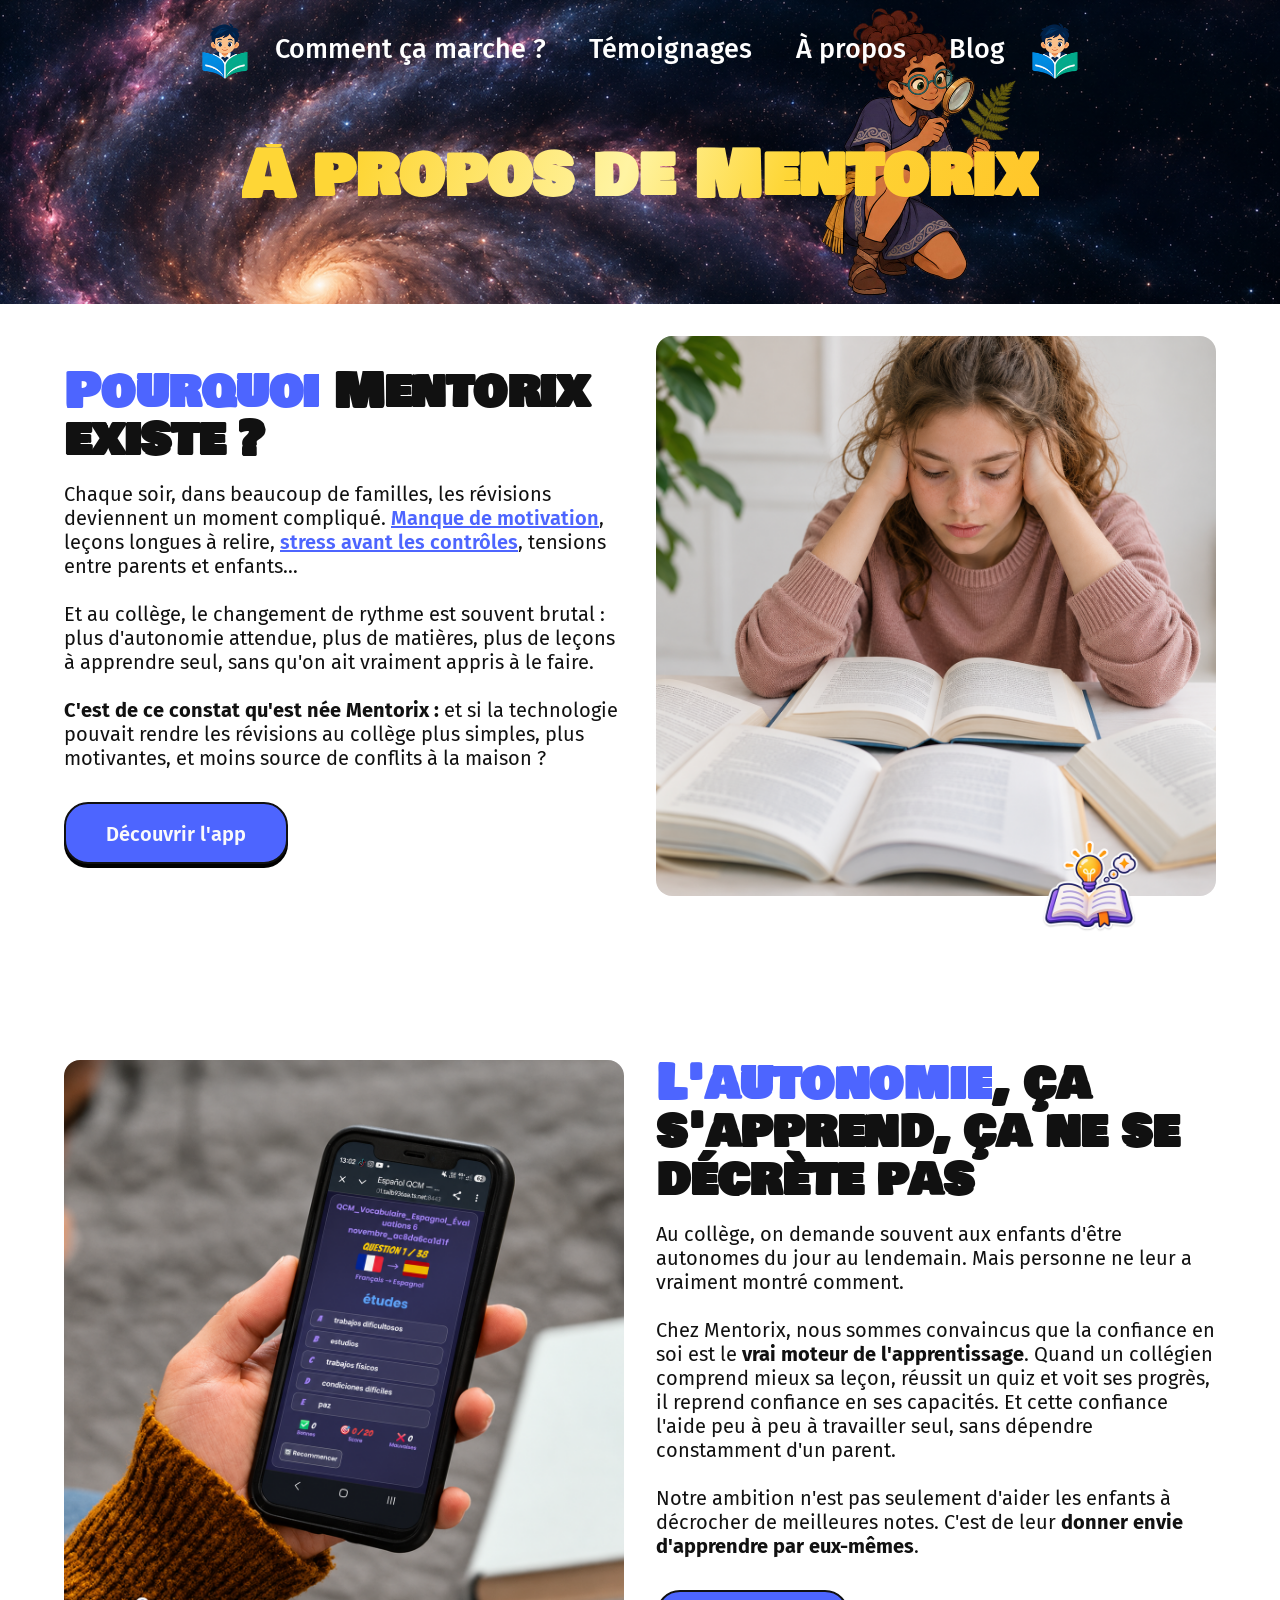
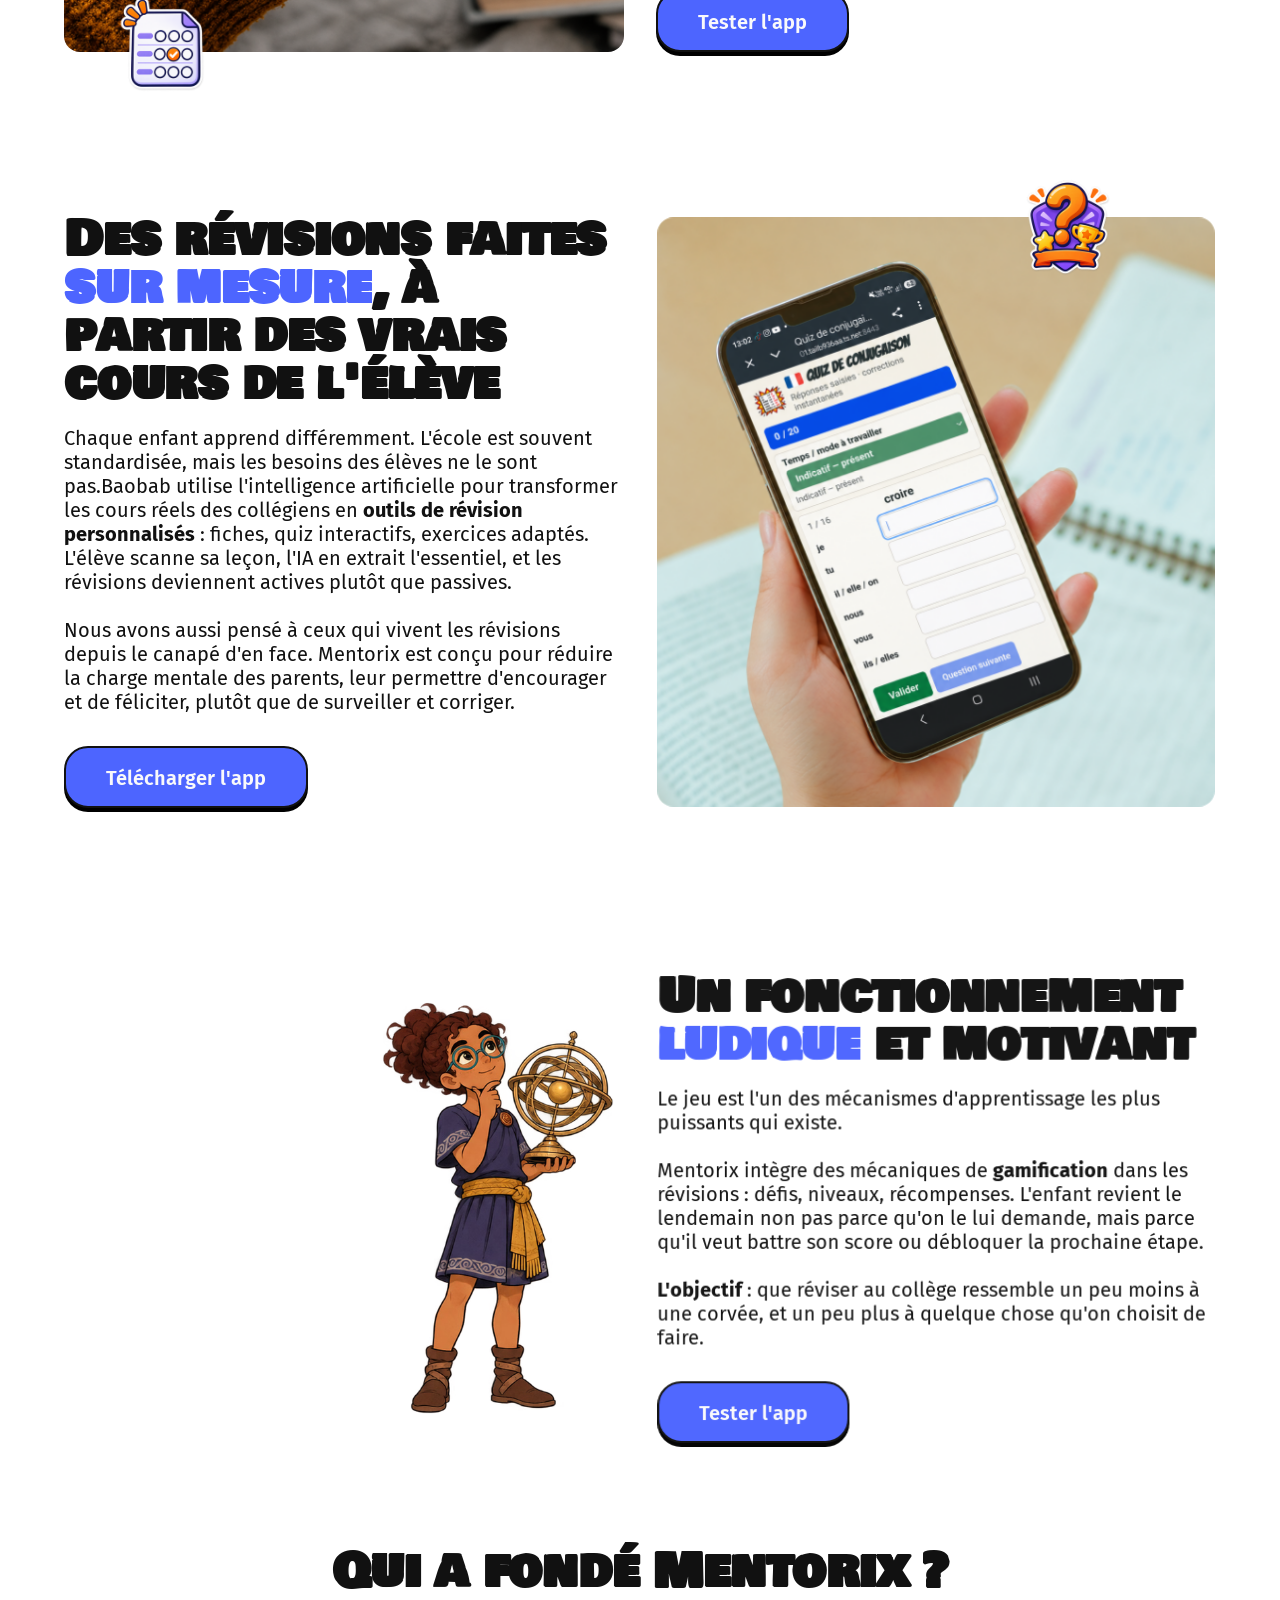
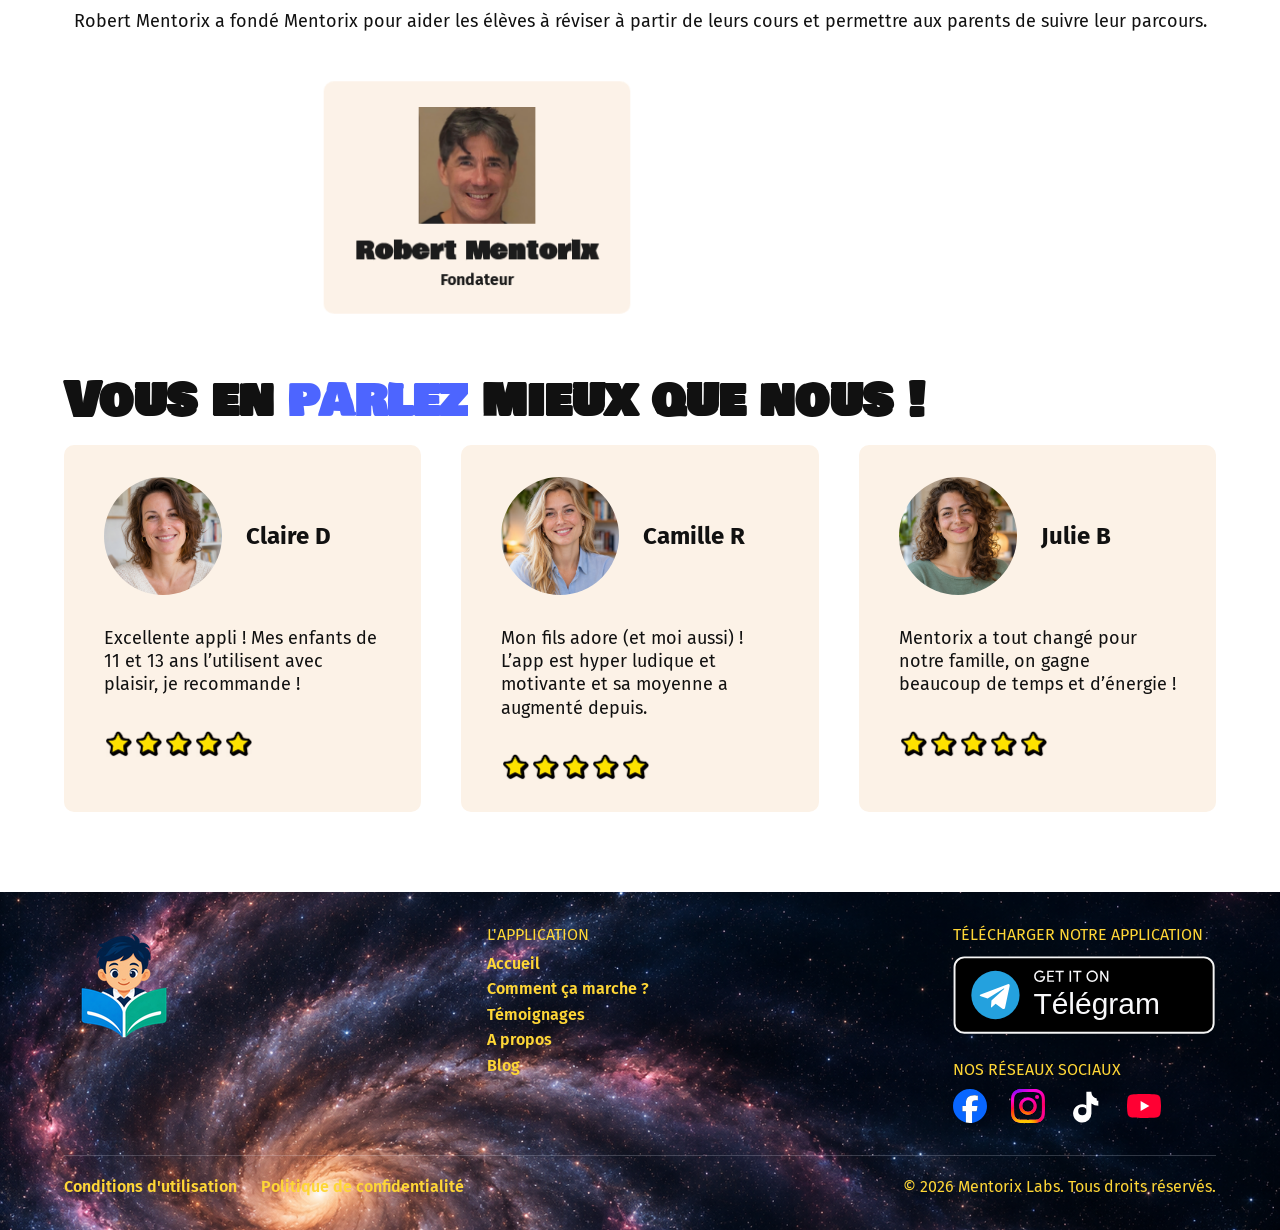
==== commit 21dcf771: "feat(site): update badges and blog styling" ====
--- a/a-propos/index.html
+++ b/a-propos/index.html
@@ -229,7 +229,7 @@
     }
   }
 </style>
-<link href="https://www.baobab-labs.com/a-propos" hreflang="fr" rel="alternate"/><link href="https://www.baobab-labs.com/en/a-propos" hreflang="en" rel="alternate"/><link href="https://www.baobab-labs.com/pt-br/a-propos" hreflang="pt-br" rel="alternate"/><link href="https://www.baobab-labs.com/es/a-propos" hreflang="es" rel="alternate"/><style>.section_header.a-propos-header{background-image:url("/assets/savantix-astronome.avif"),url("/assets/d9be468326b5-67a47638865a233c4ecaa38b_780ece09a21b1213d54ce293927cce8d_test.avif");background-position:right top,0 0;background-repeat:no-repeat,repeat;background-size:auto 100%,500px}@media(max-width:767px){.section_header.a-propos-header{background-size:auto 72%,500px;background-position:right bottom,0 0}}</style><link href="/assets/mentorix-headers.css" rel="stylesheet"/></head><body><div class="page-wrapper"><div class="navbar_component w-nav" data-animation="default" data-collapse="medium" data-duration="400" data-easing="ease" data-easing2="ease" role="banner"><div class="navbar_container"><a class="navbar_logo-link w-nav-brand" href="/"><img alt="Mentorix" class="navbar_logo" height="100" loading="lazy" src="/assets/logo-education.png" width="100"/></a><nav class="navbar_menu w-nav-menu" role="navigation"><div class="navbar_menu-left"><a class="navbar_link w-nav-link" href="/#comment-ca-marche">Comment ça marche ?</a><a class="navbar_link navbar_menu-left w-nav-link" href="/#temoignages">Témoignages</a><a aria-current="page" class="navbar_link w-nav-link w--current" href="/a-propos">À propos</a><a class="navbar_link w-nav-link" href="/blog">Blog</a></div></nav><div class="menu-button w-nav-button"><div class="icon w-icon-nav-menu"></div></div><a class="navbar_logo-link-_mobile w-nav-brand" href="/"><img alt="Mentorix" class="navbar_logo" height="100" loading="lazy" src="/assets/logo-education.png" width="100"/></a></div></div><main class="section_header bao-background a-propos-header" id="header"><div class="padding-global"><div class="container-medium"><div class="header_component"><div class="hero_blog_page"><h1 class="h1_spe_blog">À propos de Mentorix</h1></div></div></div></div></main><section class="section_content_a_propos"><div class="padding-global padding-section-small"><div class="container-large"><div class="a-propos-wrapper"><div class="grid-a-propos"><div class="topic_content" data-w-id="c48459f5-3b7d-c2a2-1625-af2d1a4bcd31" style="opacity:0"><div class="topic_header"><h2 class="topic_heading"><span class="text-color-purple">Pourquoi</span> Mentorix existe ?</h2><p class="topic_subheading">Chaque soir, dans beaucoup de familles, les révisions deviennent un moment compliqué. <a href="/blog/motiver-collegien-devoirs">Manque de motivation</a>, leçons longues à relire, <a href="/blog/anxiete-scolaire-college">stress avant les contrôles</a>, tensions entre parents et enfants…<br/><br/>Et au collège, le changement de rythme est souvent brutal : plus d'autonomie attendue, plus de matières, plus de leçons à apprendre seul, sans qu'on ait vraiment appris à le faire.<br/><br/><strong>C'est de ce constat qu'est née Mentorix :</strong> et si la technologie pouvait rendre les révisions au collège plus simples, plus motivantes, et moins source de conflits à la maison ?</p></div><a class="button w-button" href="https://intelos-01.tailb936aa.ts.net/education/inscription" target="_blank">Découvrir l'app</a></div><img alt="Jeune fille concentrée lisant un livre avec plusieurs livres ouverts devant elle sur une table." class="image-a-propos" data-w-id="c25b3efc-b204-15a0-ab17-3e2a136ffeeb" id="w-node-c25b3efc-b204-15a0-ab17-3e2a136ffeeb-b0b29919" loading="lazy" sizes="100vw" src="/assets/eleve-livres-ia.png" style="opacity:0"/><div class="books-wrapper"><img alt="Illustration d’un livre ouvert avec une ampoule, symbole de réflexion." class="header_star1" height="108" loading="eager" src="/assets/mentorix-icon-reflexion.webp" width="108"/></div></div><div class="grid-a-propos"><img alt="Une personne tient un smartphone affichant un quiz sur Charlemagne avec la question et trois options de réponse en français." class="image-a-propos" data-w-id="a05f1bc9-9b41-1f14-b4c4-781a00ca47d8" loading="lazy" sizes="100vw" src="/assets/mentorix-qcm-vocabulaire-telephone.png" style="opacity:0"/><div class="letter-wrapper"><img alt="Illustration d’une fiche à choix multiples avec une réponse cochée." class="header_star1" height="108" loading="eager" src="/assets/mentorix-icon-qcm.webp" width="108"/></div><div class="topic_content" data-w-id="a05f1bc9-9b41-1f14-b4c4-781a00ca47c0" style="opacity:0"><div class="topic_header"><h2 class="topic_heading"><span class="text-color-purple">L'autonomie</span>, ça s'apprend, ça ne se décrète pas</h2><p class="topic_subheading">Au collège, on demande souvent aux enfants d'être autonomes du jour au lendemain. Mais personne ne leur a vraiment montré comment.<br/><br/>Chez Mentorix, nous sommes convaincus que la confiance en soi est le <strong>vrai moteur de l'apprentissage</strong>. Quand un collégien comprend mieux sa leçon, réussit un quiz et voit ses progrès, il reprend confiance en ses capacités. Et cette confiance l'aide peu à peu à travailler seul, sans dépendre constamment d'un parent.<br/><br/>Notre ambition n'est pas seulement d'aider les enfants à décrocher de meilleures notes. C'est de leur <strong>donner envie d'apprendre par eux-mêmes</strong>.</p></div><a class="button w-button" href="https://intelos-01.tailb936aa.ts.net/education/inscription" target="_blank">Tester l'app</a></div></div><div class="grid-a-propos"><div class="topic_content" data-w-id="e1eb1d46-2512-d368-8b05-0a16ca392762" style="opacity:0"><div class="topic_header"><h2 class="topic_heading">Des révisions faites <span class="text-color-purple">sur mesure</span>, à partir des vrais cours de l'élève</h2><p class="topic_subheading">Chaque enfant apprend différemment. L'école est souvent standardisée, mais les besoins des élèves ne le sont pas.Baobab utilise l'intelligence artificielle pour transformer les cours réels des collégiens en <strong>outils de révision personnalisés</strong> : fiches, quiz interactifs, exercices adaptés. L'élève scanne sa leçon, l'IA en extrait l'essentiel, et les révisions deviennent actives plutôt que passives.<br/><br/>Nous avons aussi pensé à ceux qui vivent les révisions depuis le canapé d'en face. Mentorix est conçu pour réduire la charge mentale des parents, leur permettre d'encourager et de féliciter, plutôt que de surveiller et corriger.</p></div><a class="button w-button" href="https://intelos-01.tailb936aa.ts.net/education/inscription" target="_blank">Télécharger l'app</a></div><img alt="Main tenant un smartphone affichant une conversation interactive en français sur Charlemagne couronné empereur en l'an 800." class="image-a-propos" data-w-id="e1eb1d46-2512-d368-8b05-0a16ca39277a" id="w-node-e1eb1d46-2512-d368-8b05-0a16ca39277a-b0b29919" loading="lazy" sizes="100vw" src="/assets/mentorix-quiz-conjugaison-telephone.png" style="opacity:0"/><div class="parcours-wrapper"><img alt="Illustration d’un quiz avec un point d’interrogation, une étoile et un trophée." class="header_star1" height="108" loading="eager" src="/assets/mentorix-icon-quiz.webp" width="108"/></div></div><div class="grid-a-propos"><img alt="Savantix observes les etoiles" width="308" height="634" class="image-a-propos" data-w-id="48e1cd99-d139-5bed-4170-47a2aa2fe763" loading="lazy" src="/assets/savantix-astronome.avif" style="height:auto;width:auto;max-height:27rem;max-width:100%;justify-self:end;opacity:0"/><div class="topic_content" data-w-id="48e1cd99-d139-5bed-4170-47a2aa2fe764" style="opacity:0"><div class="topic_header"><h2 class="topic_heading">Un fonctionnement <span class="text-color-purple">ludique</span> et motivant</h2><p class="topic_subheading">Le jeu est l'un des mécanismes d'apprentissage les plus puissants qui existe.<br/><br/>Mentorix intègre des mécaniques de <strong>gamification</strong> dans les révisions : défis, niveaux, récompenses. L'enfant revient le lendemain non pas parce qu'on le lui demande, mais parce qu'il veut battre son score ou débloquer la prochaine étape.<br/><br/><strong>L'objectif</strong> : que réviser au collège ressemble un peu moins à une corvée, et un peu plus à quelque chose qu'on choisit de faire.</p></div><a class="button w-button" href="https://intelos-01.tailb936aa.ts.net/education/inscription" target="_blank">Tester l'app</a></div></div></div></div></div></section><section class="section_who"><div class="padding-global padding-section-small"><div class="container-large"><div class="how_component"><div class="how_header" data-w-id="89c99f58-823b-7bc5-2259-7dca3923e14f" style="opacity:0"><h2 class="how_heading">Qui a fondé Mentorix ?</h2><p class="join-us_subheading">Robert Mentorix a fondé Mentorix pour aider les élèves à réviser à partir de leurs cours et permettre aux parents de suivre leur parcours.</p></div><div class="w-dyn-list"><div class="grid-fondateurs w-dyn-items" role="list"><div class="fondateurs_component w-dyn-item" data-w-id="364a09da-f95f-6df1-e99b-9966a34b0253" id="w-node-_364a09da-f95f-6df1-e99b-9966a34b0253-b0b29919" role="listitem" style="opacity:0;display:flex;flex-direction:column;align-items:center;text-align:center;width:100%;box-sizing:border-box"><img alt="Robert Mentorix" class="image_author mobile" loading="lazy" src="/assets/fondateur-photo.jpeg" style="width:auto;height:33px;align-self:center"/><div class="w-layout-vflex text_author" style="width:100%;align-items:center;text-align:center"><div class="name-author-linkedin" style="justify-content:center"><h3 class="h4-spe" style="text-align:center">Robert Mentorix</h3></div><div class="text-weight-bold">Fondateur</div></div></div></div></div></div></div></div></section><section class="section-testimonial" id="temoignages"><div class="padding-global padding-custom-testimonial"><div class="container-large"><div class="w-layout-hflex title-image"><h2 class="how_heading align-left">Vous en <span class="text-color-purple">parlez</span> mieux que nous !</h2></div><div class="testimonial_wrapper" data-gsap-trigger=""><div class="testimonial_item" data-gsap-stagger=""><div class="testimonial_item-header"><div class="testimonial_item-image-wrapper"><img alt="" class="testimonial_item-image" height="150" loading="lazy" src="/assets/avis-celine-ia.png" width="150"/></div><div class="testimonial_item-heading">Claire D</div></div><div class="testimonial_item-body"><p class="testimonial_item-text">Excellente appli ! Mes enfants de 11 et 13 ans l’utilisent avec plaisir, je recommande !</p><div class="testimonial_item-stars"><img alt="" class="testimonial_star" height="29" loading="lazy" src="/assets/5b59603c830e-67a4b853554303e1a66f1bc9_star.avif" width="29"/><img alt="" class="testimonial_star" height="29" loading="lazy" src="/assets/5b59603c830e-67a4b853554303e1a66f1bc9_star.avif" width="29"/><img alt="" class="testimonial_star" height="29" loading="lazy" src="/assets/5b59603c830e-67a4b853554303e1a66f1bc9_star.avif" width="29"/><img alt="" class="testimonial_star" height="29" loading="lazy" src="/assets/5b59603c830e-67a4b853554303e1a66f1bc9_star.avif" width="29"/><img alt="" class="testimonial_star" height="29" loading="lazy" src="/assets/5b59603c830e-67a4b853554303e1a66f1bc9_star.avif" width="29"/></div></div></div><div class="testimonial_item" data-gsap-stagger=""><div class="testimonial_item-header"><div class="testimonial_item-image-wrapper"><img alt="" class="testimonial_item-image" height="150" loading="lazy" src="/assets/avis-marine-ia.png" width="150"/></div><div class="testimonial_item-heading">Camille R</div></div><div class="testimonial_item-body"><p class="testimonial_item-text">Mon fils adore (et moi aussi) ! L’app est hyper ludique et motivante et sa moyenne a augmenté depuis.</p><div class="testimonial_item-stars"><img alt="" class="testimonial_star" height="29" loading="lazy" src="/assets/5b59603c830e-67a4b853554303e1a66f1bc9_star.avif" width="29"/><img alt="" class="testimonial_star" height="29" loading="lazy" src="/assets/5b59603c830e-67a4b853554303e1a66f1bc9_star.avif" width="29"/><img alt="" class="testimonial_star" height="29" loading="lazy" src="/assets/5b59603c830e-67a4b853554303e1a66f1bc9_star.avif" width="29"/><img alt="" class="testimonial_star" height="29" loading="lazy" src="/assets/5b59603c830e-67a4b853554303e1a66f1bc9_star.avif" width="29"/><img alt="" class="testimonial_star" height="29" loading="lazy" src="/assets/5b59603c830e-67a4b853554303e1a66f1bc9_star.avif" width="29"/></div></div></div><div class="testimonial_item" data-gsap-stagger=""><div class="testimonial_item-header"><div class="testimonial_item-image-wrapper"><img alt="" class="testimonial_item-image" height="150" loading="lazy" src="/assets/avis-sandra-ia.png" width="150"/></div><div class="testimonial_item-heading">Julie B</div></div><div class="testimonial_item-body"><p class="testimonial_item-text">Mentorix a tout changé pour notre famille, on gagne beaucoup de temps et d’énergie !</p><div class="testimonial_item-stars"><img alt="" class="testimonial_star" height="29" loading="lazy" src="/assets/5b59603c830e-67a4b853554303e1a66f1bc9_star.avif" width="29"/><img alt="" class="testimonial_star" height="29" loading="lazy" src="/assets/5b59603c830e-67a4b853554303e1a66f1bc9_star.avif" width="29"/><img alt="" class="testimonial_star" height="29" loading="lazy" src="/assets/5b59603c830e-67a4b853554303e1a66f1bc9_star.avif" width="29"/><img alt="" class="testimonial_star" height="29" loading="lazy" src="/assets/5b59603c830e-67a4b853554303e1a66f1bc9_star.avif" width="29"/><img alt="" class="testimonial_star" height="29" loading="lazy" src="/assets/5b59603c830e-67a4b853554303e1a66f1bc9_star.avif" width="29"/></div></div></div></div></div></div></section><footer class="section_footer" id="footer"><div class="padding-global padding-section-small"><div><div class="footer_component"><div class="footer_logo-wrapper"><img alt="Mentorix" class="footer_logo" height="187" loading="lazy" src="/assets/logo-education.png" width="186"/></div><div class="footer_logo-wrapper"><div class="title_content_footer"><p class="text-grey">L'APPLICATION</p><a class="footer_link" href="/">Accueil</a><a class="footer_link" href="/#comment-ca-marche">Comment ça marche ?</a><a class="footer_link" href="/#temoignages">Témoignages</a><a aria-current="page" class="footer_link w--current" href="/a-propos">A propos</a><a class="footer_link" href="/blog">Blog</a></div></div><div class="footer_logo-wrapper"><div class="title_content_footer"><p class="text-grey maj">Télécharger notre application</p><div class="header_badge-list"><a class="badge_component is-appstore w-inline-block" href="/application/" target="_blank"><img alt="Télécharger sur l'AppStore" class="badge_image footer" height="48" loading="lazy" src="/assets/5d349d54f8ef-67a479ee0c2926796b781ade_AppStore.svg" width="158"/></a><a class="badge_component is-google w-inline-block" href="/application/"><img alt="Télécharger sur Google Play" class="badge_image footer" height="48" loading="lazy" src="/assets/2090b958d4e4-67a479ee2b0e0f2855cd90e1_GooglePlay.svg" width="158"/></a></div></div><div class="title_content_footer"><p class="text-grey maj">Nos réseaux sociaux</p><div class="social-media-wrapper"><a href="http://localhost:8767/application/"><img width="34" height="34" alt="logo facebook" loading="lazy" src="/assets/facebook-brand-color.svg"/></a><a href="http://localhost:8767/application/"><img width="34" height="34" alt="logo instagram" loading="lazy" src="/assets/instagram-brand-gradient.svg"/></a><a href="http://localhost:8767/application/"><img width="34" height="34" alt="logo TikTok" loading="lazy" src="/assets/tiktok.svg"/></a><a href="http://localhost:8767/application/"><img width="34" height="34" alt="logo YouTube" loading="lazy" src="/assets/youtube-brand-color.svg"/></a></div></div></div></div><div class="line"></div><div class="footer_link-list"><div class="footer_link-list"><a class="footer_link" href="/conditions-dutilisation">Conditions d'utilisation</a><a class="footer_link" href="/politique-de-confidentialite">Politique de confidentialité</a></div><p class="text-grey">© 2026 Mentorix Labs. Tous droits réservés.</p></div></div></div><div class="flowappz-cookie-consent-hide-popup-5" flowappz-cookie-consent-container="true"><div class="flowappz-cookie-consent-popup-22 flowappz-hide-popup" flowappz-cookie-popup="true"><div class="flowappz-consent-popup-content--temp6-2"><div class="flowappz-cookie-popup-content-paragraph-38"><img alt="" class="image-4" loading="lazy" src="/assets/c1b71bd1744d-69b1819e17d07f1b0f33fee4_surface2701.png"/><p class="paragraph-71">Notre site web utilise des cookies. En continuant à naviguer, vous acceptez l’utilisation de cookies comme indiqué dans notre politique de confidentialité.</p></div><div class="flowappz-cookie-popup-btn-wrapper-19"><div class="flowappz-cookie-consent-accept-btn-container"><a class="flowappz-cookie-accept-button-36 w-button" flowappz-cookie-command="accept-all" href="#">Accepter</a></div><a class="flowappz-cookie-reject-button-32 w-button" flowappz-cookie-command="reject-all" href="#">Refuser</a><div class="flowappz-cookie-settings-close-btn-19" flowappz-cookie-command="close-cookie-popup"><svg class="svg-4" fill="none" viewbox="0 0 34 34" width="100%" xmlns="http://www.w3.org/2000/svg"><path class="path-4" clip-rule="evenodd" d="M17.7071 16.0867L22.922 10.8718L23.8059 11.7557L18.591 16.9706L23.8059 22.1855L22.922 23.0694L17.7071 17.8545L12.4922 23.0694L11.6083 22.1855L16.8232 16.9706L11.6083 11.7557L12.4922 10.8718L17.7071 16.0867Z" fill="currentColor" fill-rule="evenodd"></path></svg></div></div><div class="flowappz-cookie-consent-code w-embed"><style>
+<link href="https://www.baobab-labs.com/a-propos" hreflang="fr" rel="alternate"/><link href="https://www.baobab-labs.com/en/a-propos" hreflang="en" rel="alternate"/><link href="https://www.baobab-labs.com/pt-br/a-propos" hreflang="pt-br" rel="alternate"/><link href="https://www.baobab-labs.com/es/a-propos" hreflang="es" rel="alternate"/><style>.section_header.a-propos-header{background-image:url("/assets/savantix-astronome.avif"),url("/assets/d9be468326b5-67a47638865a233c4ecaa38b_780ece09a21b1213d54ce293927cce8d_test.avif");background-position:right top,0 0;background-repeat:no-repeat,repeat;background-size:auto 100%,500px}@media(max-width:767px){.section_header.a-propos-header{background-size:auto 72%,500px;background-position:right bottom,0 0}}</style><link href="/assets/mentorix-headers.css" rel="stylesheet"/></head><body><div class="page-wrapper"><div class="navbar_component w-nav" data-animation="default" data-collapse="medium" data-duration="400" data-easing="ease" data-easing2="ease" role="banner"><div class="navbar_container"><a class="navbar_logo-link w-nav-brand" href="/"><img alt="Mentorix" class="navbar_logo" height="100" loading="lazy" src="/assets/logo-education.png" width="100"/></a><nav class="navbar_menu w-nav-menu" role="navigation"><div class="navbar_menu-left"><a class="navbar_link w-nav-link" href="/#comment-ca-marche">Comment ça marche ?</a><a class="navbar_link navbar_menu-left w-nav-link" href="/#temoignages">Témoignages</a><a aria-current="page" class="navbar_link w-nav-link w--current" href="/a-propos">À propos</a><a class="navbar_link w-nav-link" href="/blog">Blog</a></div></nav><div class="menu-button w-nav-button"><div class="icon w-icon-nav-menu"></div></div><a class="navbar_logo-link-_mobile w-nav-brand" href="/"><img alt="Mentorix" class="navbar_logo" height="100" loading="lazy" src="/assets/logo-education.png" width="100"/></a></div></div><main class="section_header bao-background a-propos-header" id="header"><div class="padding-global"><div class="container-medium"><div class="header_component"><div class="hero_blog_page"><h1 class="h1_spe_blog">À propos de Mentorix</h1></div></div></div></div></main><section class="section_content_a_propos"><div class="padding-global padding-section-small"><div class="container-large"><div class="a-propos-wrapper"><div class="grid-a-propos"><div class="topic_content" data-w-id="c48459f5-3b7d-c2a2-1625-af2d1a4bcd31" style="opacity:0"><div class="topic_header"><h2 class="topic_heading"><span class="text-color-purple">Pourquoi</span> Mentorix existe ?</h2><p class="topic_subheading">Chaque soir, dans beaucoup de familles, les révisions deviennent un moment compliqué. <a href="/blog/motiver-collegien-devoirs">Manque de motivation</a>, leçons longues à relire, <a href="/blog/anxiete-scolaire-college">stress avant les contrôles</a>, tensions entre parents et enfants…<br/><br/>Et au collège, le changement de rythme est souvent brutal : plus d'autonomie attendue, plus de matières, plus de leçons à apprendre seul, sans qu'on ait vraiment appris à le faire.<br/><br/><strong>C'est de ce constat qu'est née Mentorix :</strong> et si la technologie pouvait rendre les révisions au collège plus simples, plus motivantes, et moins source de conflits à la maison ?</p></div><a class="button w-button" href="https://intelos-01.tailb936aa.ts.net/education/inscription" target="_blank">Découvrir l'app</a></div><img alt="Jeune fille concentrée lisant un livre avec plusieurs livres ouverts devant elle sur une table." class="image-a-propos" data-w-id="c25b3efc-b204-15a0-ab17-3e2a136ffeeb" id="w-node-c25b3efc-b204-15a0-ab17-3e2a136ffeeb-b0b29919" loading="lazy" sizes="100vw" src="/assets/eleve-livres-ia.png" style="opacity:0"/><div class="books-wrapper"><img alt="Illustration d’un livre ouvert avec une ampoule, symbole de réflexion." class="header_star1" height="108" loading="eager" src="/assets/mentorix-icon-reflexion.webp" width="108"/></div></div><div class="grid-a-propos"><img alt="Une personne tient un smartphone affichant un quiz sur Charlemagne avec la question et trois options de réponse en français." class="image-a-propos" data-w-id="a05f1bc9-9b41-1f14-b4c4-781a00ca47d8" loading="lazy" sizes="100vw" src="/assets/mentorix-qcm-vocabulaire-telephone.png" style="opacity:0"/><div class="letter-wrapper"><img alt="Illustration d’une fiche à choix multiples avec une réponse cochée." class="header_star1" height="108" loading="eager" src="/assets/mentorix-icon-qcm.webp" width="108"/></div><div class="topic_content" data-w-id="a05f1bc9-9b41-1f14-b4c4-781a00ca47c0" style="opacity:0"><div class="topic_header"><h2 class="topic_heading"><span class="text-color-purple">L'autonomie</span>, ça s'apprend, ça ne se décrète pas</h2><p class="topic_subheading">Au collège, on demande souvent aux enfants d'être autonomes du jour au lendemain. Mais personne ne leur a vraiment montré comment.<br/><br/>Chez Mentorix, nous sommes convaincus que la confiance en soi est le <strong>vrai moteur de l'apprentissage</strong>. Quand un collégien comprend mieux sa leçon, réussit un quiz et voit ses progrès, il reprend confiance en ses capacités. Et cette confiance l'aide peu à peu à travailler seul, sans dépendre constamment d'un parent.<br/><br/>Notre ambition n'est pas seulement d'aider les enfants à décrocher de meilleures notes. C'est de leur <strong>donner envie d'apprendre par eux-mêmes</strong>.</p></div><a class="button w-button" href="https://intelos-01.tailb936aa.ts.net/education/inscription" target="_blank">Tester l'app</a></div></div><div class="grid-a-propos"><div class="topic_content" data-w-id="e1eb1d46-2512-d368-8b05-0a16ca392762" style="opacity:0"><div class="topic_header"><h2 class="topic_heading">Des révisions faites <span class="text-color-purple">sur mesure</span>, à partir des vrais cours de l'élève</h2><p class="topic_subheading">Chaque enfant apprend différemment. L'école est souvent standardisée, mais les besoins des élèves ne le sont pas.Baobab utilise l'intelligence artificielle pour transformer les cours réels des collégiens en <strong>outils de révision personnalisés</strong> : fiches, quiz interactifs, exercices adaptés. L'élève scanne sa leçon, l'IA en extrait l'essentiel, et les révisions deviennent actives plutôt que passives.<br/><br/>Nous avons aussi pensé à ceux qui vivent les révisions depuis le canapé d'en face. Mentorix est conçu pour réduire la charge mentale des parents, leur permettre d'encourager et de féliciter, plutôt que de surveiller et corriger.</p></div><a class="button w-button" href="https://intelos-01.tailb936aa.ts.net/education/inscription" target="_blank">Télécharger l'app</a></div><img alt="Main tenant un smartphone affichant une conversation interactive en français sur Charlemagne couronné empereur en l'an 800." class="image-a-propos" data-w-id="e1eb1d46-2512-d368-8b05-0a16ca39277a" id="w-node-e1eb1d46-2512-d368-8b05-0a16ca39277a-b0b29919" loading="lazy" sizes="100vw" src="/assets/mentorix-quiz-conjugaison-telephone.png" style="opacity:0"/><div class="parcours-wrapper"><img alt="Illustration d’un quiz avec un point d’interrogation, une étoile et un trophée." class="header_star1" height="108" loading="eager" src="/assets/mentorix-icon-quiz.webp" width="108"/></div></div><div class="grid-a-propos"><img alt="Savantix observes les etoiles" width="308" height="634" class="image-a-propos" data-w-id="48e1cd99-d139-5bed-4170-47a2aa2fe763" loading="lazy" src="/assets/savantix-astronome.avif" style="height:auto;width:auto;max-height:27rem;max-width:100%;justify-self:end;opacity:0"/><div class="topic_content" data-w-id="48e1cd99-d139-5bed-4170-47a2aa2fe764" style="opacity:0"><div class="topic_header"><h2 class="topic_heading">Un fonctionnement <span class="text-color-purple">ludique</span> et motivant</h2><p class="topic_subheading">Le jeu est l'un des mécanismes d'apprentissage les plus puissants qui existe.<br/><br/>Mentorix intègre des mécaniques de <strong>gamification</strong> dans les révisions : défis, niveaux, récompenses. L'enfant revient le lendemain non pas parce qu'on le lui demande, mais parce qu'il veut battre son score ou débloquer la prochaine étape.<br/><br/><strong>L'objectif</strong> : que réviser au collège ressemble un peu moins à une corvée, et un peu plus à quelque chose qu'on choisit de faire.</p></div><a class="button w-button" href="https://intelos-01.tailb936aa.ts.net/education/inscription" target="_blank">Tester l'app</a></div></div></div></div></div></section><section class="section_who"><div class="padding-global padding-section-small"><div class="container-large"><div class="how_component"><div class="how_header" data-w-id="89c99f58-823b-7bc5-2259-7dca3923e14f" style="opacity:0"><h2 class="how_heading">Qui a fondé Mentorix ?</h2><p class="join-us_subheading">Robert Mentorix a fondé Mentorix pour aider les élèves à réviser à partir de leurs cours et permettre aux parents de suivre leur parcours.</p></div><div class="w-dyn-list"><div class="grid-fondateurs w-dyn-items" role="list"><div class="fondateurs_component w-dyn-item" data-w-id="364a09da-f95f-6df1-e99b-9966a34b0253" id="w-node-_364a09da-f95f-6df1-e99b-9966a34b0253-b0b29919" role="listitem" style="opacity:0;display:flex;flex-direction:column;align-items:center;text-align:center;width:100%;box-sizing:border-box"><img alt="Robert Mentorix" class="image_author mobile" loading="lazy" src="/assets/fondateur-photo.jpeg" style="width:auto;height:33px;align-self:center"/><div class="w-layout-vflex text_author" style="width:100%;align-items:center;text-align:center"><div class="name-author-linkedin" style="justify-content:center"><h3 class="h4-spe" style="text-align:center">Robert Mentorix</h3></div><div class="text-weight-bold">Fondateur</div></div></div></div></div></div></div></div></section><section class="section-testimonial" id="temoignages"><div class="padding-global padding-custom-testimonial"><div class="container-large"><div class="w-layout-hflex title-image"><h2 class="how_heading align-left">Vous en <span class="text-color-purple">parlez</span> mieux que nous !</h2></div><div class="testimonial_wrapper" data-gsap-trigger=""><div class="testimonial_item" data-gsap-stagger=""><div class="testimonial_item-header"><div class="testimonial_item-image-wrapper"><img alt="" class="testimonial_item-image" height="150" loading="lazy" src="/assets/avis-celine-ia.png" width="150"/></div><div class="testimonial_item-heading">Claire D</div></div><div class="testimonial_item-body"><p class="testimonial_item-text">Excellente appli ! Mes enfants de 11 et 13 ans l’utilisent avec plaisir, je recommande !</p><div class="testimonial_item-stars"><img alt="" class="testimonial_star" height="29" loading="lazy" src="/assets/5b59603c830e-67a4b853554303e1a66f1bc9_star.avif" width="29"/><img alt="" class="testimonial_star" height="29" loading="lazy" src="/assets/5b59603c830e-67a4b853554303e1a66f1bc9_star.avif" width="29"/><img alt="" class="testimonial_star" height="29" loading="lazy" src="/assets/5b59603c830e-67a4b853554303e1a66f1bc9_star.avif" width="29"/><img alt="" class="testimonial_star" height="29" loading="lazy" src="/assets/5b59603c830e-67a4b853554303e1a66f1bc9_star.avif" width="29"/><img alt="" class="testimonial_star" height="29" loading="lazy" src="/assets/5b59603c830e-67a4b853554303e1a66f1bc9_star.avif" width="29"/></div></div></div><div class="testimonial_item" data-gsap-stagger=""><div class="testimonial_item-header"><div class="testimonial_item-image-wrapper"><img alt="" class="testimonial_item-image" height="150" loading="lazy" src="/assets/avis-marine-ia.png" width="150"/></div><div class="testimonial_item-heading">Camille R</div></div><div class="testimonial_item-body"><p class="testimonial_item-text">Mon fils adore (et moi aussi) ! L’app est hyper ludique et motivante et sa moyenne a augmenté depuis.</p><div class="testimonial_item-stars"><img alt="" class="testimonial_star" height="29" loading="lazy" src="/assets/5b59603c830e-67a4b853554303e1a66f1bc9_star.avif" width="29"/><img alt="" class="testimonial_star" height="29" loading="lazy" src="/assets/5b59603c830e-67a4b853554303e1a66f1bc9_star.avif" width="29"/><img alt="" class="testimonial_star" height="29" loading="lazy" src="/assets/5b59603c830e-67a4b853554303e1a66f1bc9_star.avif" width="29"/><img alt="" class="testimonial_star" height="29" loading="lazy" src="/assets/5b59603c830e-67a4b853554303e1a66f1bc9_star.avif" width="29"/><img alt="" class="testimonial_star" height="29" loading="lazy" src="/assets/5b59603c830e-67a4b853554303e1a66f1bc9_star.avif" width="29"/></div></div></div><div class="testimonial_item" data-gsap-stagger=""><div class="testimonial_item-header"><div class="testimonial_item-image-wrapper"><img alt="" class="testimonial_item-image" height="150" loading="lazy" src="/assets/avis-sandra-ia.png" width="150"/></div><div class="testimonial_item-heading">Julie B</div></div><div class="testimonial_item-body"><p class="testimonial_item-text">Mentorix a tout changé pour notre famille, on gagne beaucoup de temps et d’énergie !</p><div class="testimonial_item-stars"><img alt="" class="testimonial_star" height="29" loading="lazy" src="/assets/5b59603c830e-67a4b853554303e1a66f1bc9_star.avif" width="29"/><img alt="" class="testimonial_star" height="29" loading="lazy" src="/assets/5b59603c830e-67a4b853554303e1a66f1bc9_star.avif" width="29"/><img alt="" class="testimonial_star" height="29" loading="lazy" src="/assets/5b59603c830e-67a4b853554303e1a66f1bc9_star.avif" width="29"/><img alt="" class="testimonial_star" height="29" loading="lazy" src="/assets/5b59603c830e-67a4b853554303e1a66f1bc9_star.avif" width="29"/><img alt="" class="testimonial_star" height="29" loading="lazy" src="/assets/5b59603c830e-67a4b853554303e1a66f1bc9_star.avif" width="29"/></div></div></div></div></div></div></section><footer class="section_footer" id="footer"><div class="padding-global padding-section-small"><div><div class="footer_component"><div class="footer_logo-wrapper"><img alt="Mentorix" class="footer_logo" height="187" loading="lazy" src="/assets/logo-education.png" width="186"/></div><div class="footer_logo-wrapper"><div class="title_content_footer"><p class="text-grey">L'APPLICATION</p><a class="footer_link" href="/">Accueil</a><a class="footer_link" href="/#comment-ca-marche">Comment ça marche ?</a><a class="footer_link" href="/#temoignages">Témoignages</a><a aria-current="page" class="footer_link w--current" href="/a-propos">A propos</a><a class="footer_link" href="/blog">Blog</a></div></div><div class="footer_logo-wrapper"><div class="title_content_footer"><p class="text-grey maj">Télécharger notre application</p><div class="header_badge-list"><a class="badge_component w-inline-block" href="https://intelos-01.tailb936aa.ts.net/education/inscription" target="_blank" rel="noopener noreferrer"><img alt="Accéder à Mentorix sur Telegram" class="badge_image footer" height="48" loading="lazy" src="/assets/mentorix-telegram-badge.svg" width="158"/></a></div></div><div class="title_content_footer"><p class="text-grey maj">Nos réseaux sociaux</p><div class="social-media-wrapper"><a href="http://localhost:8767/application/"><img width="34" height="34" alt="logo facebook" loading="lazy" src="/assets/facebook-brand-color.svg"/></a><a href="http://localhost:8767/application/"><img width="34" height="34" alt="logo instagram" loading="lazy" src="/assets/instagram-brand-gradient.svg"/></a><a href="http://localhost:8767/application/"><img width="34" height="34" alt="logo TikTok" loading="lazy" src="/assets/tiktok.svg"/></a><a href="http://localhost:8767/application/"><img width="34" height="34" alt="logo YouTube" loading="lazy" src="/assets/youtube-brand-color.svg"/></a></div></div></div></div><div class="line"></div><div class="footer_link-list"><div class="footer_link-list"><a class="footer_link" href="/conditions-dutilisation">Conditions d'utilisation</a><a class="footer_link" href="/politique-de-confidentialite">Politique de confidentialité</a></div><p class="text-grey">© 2026 Mentorix Labs. Tous droits réservés.</p></div></div></div><div class="flowappz-cookie-consent-hide-popup-5" flowappz-cookie-consent-container="true"><div class="flowappz-cookie-consent-popup-22 flowappz-hide-popup" flowappz-cookie-popup="true"><div class="flowappz-consent-popup-content--temp6-2"><div class="flowappz-cookie-popup-content-paragraph-38"><img alt="" class="image-4" loading="lazy" src="/assets/c1b71bd1744d-69b1819e17d07f1b0f33fee4_surface2701.png"/><p class="paragraph-71">Notre site web utilise des cookies. En continuant à naviguer, vous acceptez l’utilisation de cookies comme indiqué dans notre politique de confidentialité.</p></div><div class="flowappz-cookie-popup-btn-wrapper-19"><div class="flowappz-cookie-consent-accept-btn-container"><a class="flowappz-cookie-accept-button-36 w-button" flowappz-cookie-command="accept-all" href="#">Accepter</a></div><a class="flowappz-cookie-reject-button-32 w-button" flowappz-cookie-command="reject-all" href="#">Refuser</a><div class="flowappz-cookie-settings-close-btn-19" flowappz-cookie-command="close-cookie-popup"><svg class="svg-4" fill="none" viewbox="0 0 34 34" width="100%" xmlns="http://www.w3.org/2000/svg"><path class="path-4" clip-rule="evenodd" d="M17.7071 16.0867L22.922 10.8718L23.8059 11.7557L18.591 16.9706L23.8059 22.1855L22.922 23.0694L17.7071 17.8545L12.4922 23.0694L11.6083 22.1855L16.8232 16.9706L11.6083 11.7557L12.4922 10.8718L17.7071 16.0867Z" fill="currentColor" fill-rule="evenodd"></path></svg></div></div><div class="flowappz-cookie-consent-code w-embed"><style>
 
 /* This will hide elements with .your-body-class if .wf-doc is not on the <html> element */
 html:not(.wf-doc) .flowappz-hide-popup {
--- a/assets/0aa26cdbda0f-baobab-staging.webflow.shared.a11444e62.min.css
+++ b/assets/0aa26cdbda0f-baobab-staging.webflow.shared.a11444e62.min.css
@@ -16,3 +16,10 @@
 .social-media-wrapper {
   flex-wrap: wrap;
 }
+
+.section_footer{background:#080b1a url('/assets/voie-lactee-fond2.png') center/cover no-repeat}
+.section_footer,.section_footer .footer_link,.section_footer .text-grey{color:#fed636}
+.section_footer .text-grey{opacity:1}
+
+.badge_image.footer[src$="mentorix-telegram-badge.svg"]{height:5rem;width:auto;max-width:100%}
+@media(max-width:767px){.section_footer .badge_image.footer[src$="mentorix-telegram-badge.svg"]{height:2.5rem}}
--- a/assets/mentorix-headers.css
+++ b/assets/mentorix-headers.css
@@ -188,3 +188,40 @@
     background-position: calc(100% - 16rem) bottom, center;
   }
 }
+
+html[data-wf-item-slug] #header.a-propos-header {
+  background: #080b1a url("/assets/voie-lactee-fond2.png") center / cover no-repeat;
+}
+
+html[data-wf-item-slug] #header .h1_spe_blog {
+  color: #fed636;
+}
+
+html[data-wf-item-slug] #header .elements_item_hero_article .benefits_item-text {
+  color: #fff;
+}
+
+@supports (background-clip: text) {
+  html[data-wf-item-slug] #header .h1_spe_blog {
+    background-image: linear-gradient(110deg, #fed636 15%, #fff4a3 48%, #fed636 68%, #ffc62a);
+    background-clip: text;
+    -webkit-background-clip: text;
+    -webkit-text-fill-color: transparent;
+  }
+}
+
+@media (max-width: 767px) {
+  .navbar_component .navbar_menu.w--nav-menu-open,
+  .navbar_component .navbar_menu[data-nav-menu-open] {
+    background: #080b1a url("/assets/voie-lactee-fond2.png") center / cover no-repeat;
+  }
+
+  .navbar_component .navbar_menu.w--nav-menu-open .navbar_link,
+  .navbar_component .navbar_menu.w--nav-menu-open .navbar_link:hover,
+  .navbar_component .navbar_menu.w--nav-menu-open .navbar_link:focus-visible,
+  .navbar_component .navbar_menu[data-nav-menu-open] .navbar_link,
+  .navbar_component .navbar_menu[data-nav-menu-open] .navbar_link:hover,
+  .navbar_component .navbar_menu[data-nav-menu-open] .navbar_link:focus-visible {
+    color: #fff;
+  }
+}
